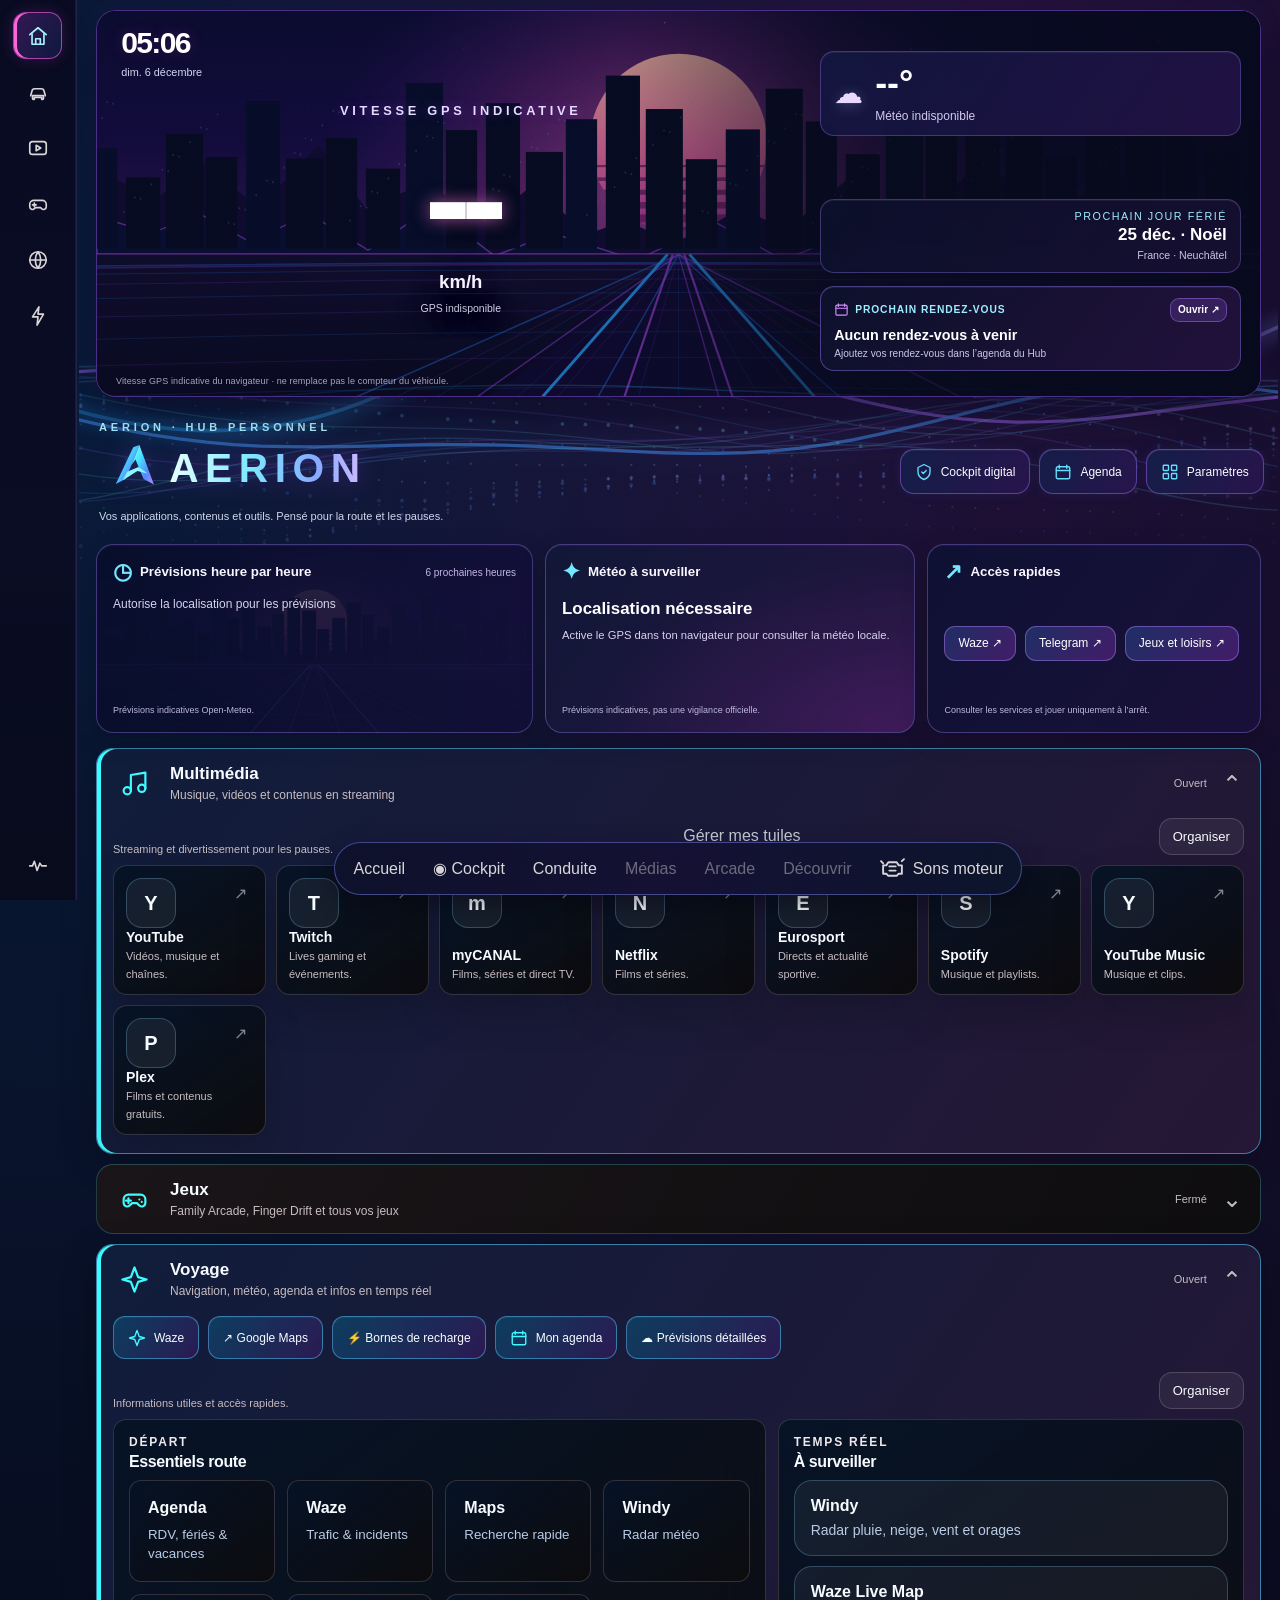
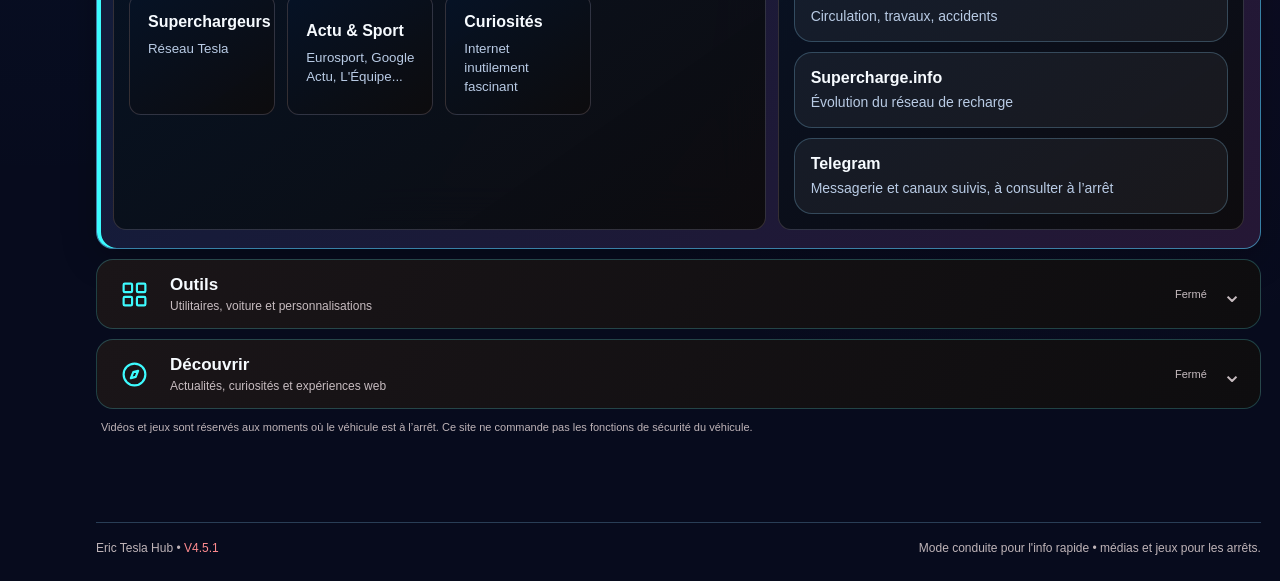
==== index.html @ e2f2072c "Publish AERION V7.3 custom Digital cockpit layout and Telegram shortcut, preserving Hub" ====
<!DOCTYPE html><html lang="fr"><head><meta charset="UTF-8"><meta name="viewport" content="width=device-width,initial-scale=1,viewport-fit=cover"><meta name="theme-color" content="#0b1730"><title>AERION</title><meta name="application-name" content="AERION"><meta name="apple-mobile-web-app-title" content="AERION"><meta name="apple-mobile-web-app-capable" content="yes"><meta name="apple-mobile-web-app-status-bar-style" content="black-translucent"><meta name="description" content="AERION, votre interface personnelle pour la route, la météo, l’agenda et les loisirs."><link rel="icon" type="image/png" sizes="180x180" href="assets/aerion-icon.png?v=7.0"><link rel="apple-touch-icon" sizes="180x180" href="assets/aerion-icon.png?v=7.0"><link rel="manifest" href="manifest.webmanifest?v=7.0"><link rel="stylesheet" href="styles.css?v=4.6"><link rel="stylesheet" href="v44.css?v=4.6"><link rel="stylesheet" href="v45.css?v=4.6"><link rel="stylesheet" href="v47.css?v=4.7"><link rel="stylesheet" href="v48.css?v=4.8"><link rel="stylesheet" href="v51-cockpit.css?v=5.1"><link rel="stylesheet" href="v52-widgets.css?v=5.2"><link rel="stylesheet" href="v53-cockpit.css?v=5.3"><link rel="stylesheet" href="v61.css?v=6.1"><link rel="stylesheet" href="v63-digital.css?v=6.4"><link rel="stylesheet" href="v65-digital.css?v=6.5"><link rel="stylesheet" href="v66.css?v=6.6"><link rel="stylesheet" href="v67-brand.css?v=6.7"><link rel="stylesheet" href="v68-velom-theme.css?v=6.8"><link rel="stylesheet" href="v69-cockpit.css?v=6.9.1"><link rel="stylesheet" href="v70-aerion.css?v=7.0"><link rel="stylesheet" href="v71-cluster.css?v=7.1"><link rel="stylesheet" href="v72-reference.css?v=7.2"><link rel="stylesheet" href="v72-cockpit.css?v=7.2"><link rel="stylesheet" href="v72-retro.css?v=7.2"><link rel="stylesheet" href="v73-layout.css?v=7.3"><style id="v61-core-fallback">body.v6-ready .shell{display:grid;grid-template-columns:76px minmax(0,1fr);width:100%}body.v6-ready .main{width:100%;min-width:0;max-width:none;margin:0}body.v6-ready #v6Dashboard{display:block;width:100%;min-width:0}body.v6-ready #v6Dashboard>.v6Banner{width:100%;box-sizing:border-box}body.v6-ready #v6DrawerList .entertainmentSection,body.v6-ready #v6DrawerList .driveSection{display:block!important}@media (orientation:portrait) and (max-width:850px){body.v6-ready .shell{grid-template-columns:minmax(0,1fr)}body.v6-ready .sidebar{position:fixed;top:auto;bottom:8px;left:8px;right:8px;height:auto;flex-direction:row}}</style></head><body>
<div class="ambient" aria-hidden="true"><span class="orb orb-a"></span><span class="orb orb-b"></span><span class="orb orb-c"></span><span class="grid-glow"></span></div>
<div class="shell"><aside class="sidebar">
<button class="nav active" data-go="home" title="Accueil"><svg viewBox="0 0 24 24"><path d="M3 10.5 12 3l9 7.5"/><path d="M5.5 9.5V21h13V9.5"/><path d="M9.5 21v-6h5v6"/></svg></button>
<button class="nav" data-go="drive" title="Conduite"><svg viewBox="0 0 24 24"><path d="M4 16l1.4-5.1A3 3 0 0 1 8.3 8.5h7.4a3 3 0 0 1 2.9 2.4L20 16"/><path d="M6 16h12v3a1 1 0 0 1-1 1h-1v-2H8v2H7a1 1 0 0 1-1-1z"/></svg></button>
<button class="nav" data-go="media" title="Médias"><svg viewBox="0 0 24 24"><rect x="3" y="5" width="18" height="14" rx="3"/><path d="m10 9 5 3-5 3z"/></svg></button>
<button class="nav" data-go="arcade" title="Arcade"><svg viewBox="0 0 24 24"><path d="M7.5 8h9A4.5 4.5 0 0 1 21 12.5V15a3 3 0 0 1-5.1 2.1L14.8 16H9.2l-1.1 1.1A3 3 0 0 1 3 15v-2.5A4.5 4.5 0 0 1 7.5 8Z"/><path d="M8 11v4M6 13h4"/></svg></button>
<button class="nav" data-go="discover" title="Découvrir"><svg viewBox="0 0 24 24"><circle cx="12" cy="12" r="9"/><path d="M3 12h18M12 3a15 15 0 0 1 0 18M12 3a15 15 0 0 0 0 18"/></svg></button>
<button class="nav" data-go="tools" title="Voiture & outils"><svg viewBox="0 0 24 24"><path d="m13 2-7 11h6l-1 9 7-12h-6z"/></svg></button><div class="spacer"></div>
<button class="nav" id="themePulse" title="Accent dynamique"><svg viewBox="0 0 24 24"><path d="M3 13h3l2-5 3 10 3-8 2 3h5"/></svg></button></aside>
<main class="main"><section id="home"><div class="topbar"><div><h1 class="velomBrand"><img src="assets/aerion-wordmark.svg?v=7.0" alt="AERION" width="610" height="120"></h1><p>Une interface pensée pour la route, les pauses recharge et le divertissement à l'arrêt.</p></div><div class="statusWrap"><div class="status"><span class="dot"></span><span id="onlineText">En ligne</span></div><div class="modeSwitch"><button class="modeBtn active" data-mode="drive">Mode conduite</button><button class="modeBtn" data-mode="lounge">Mode détente</button></div></div></div>
<div class="heroGrid"><div class="card heroCard"><div class="heroTop"><div><div class="eyebrow">Cockpit</div><div class="time" id="clock">--:--</div><div class="date" id="date">Chargement...</div></div><div class="summaryPill"><span>Affichage</span><strong id="modeSummary">Conduite</strong></div></div><div class="infoRibbon"><div class="miniStat"><span>Météo</span><strong id="miniWeather">--</strong></div><div class="miniStat"><span>Vent</span><strong id="miniWind">--</strong></div><div class="miniStat"><span>Pluie</span><strong id="miniRain">--</strong></div><div class="miniStat"><span>Mini / Maxi</span><strong id="miniRange">--</strong></div></div><div class="heroActions"><button class="chip" id="refreshWeather">Actualiser météo</button><a class="chip" href="https://www.waze.com/live-map" target="_blank" rel="noopener">Waze Live</a><a class="chip" href="https://www.google.com/maps" target="_blank" rel="noopener">Maps</a><button class="chip" id="addQuick">Ajouter un raccourci</button></div></div>
<div class="card weatherCard"><div class="sectionMiniHead"><div><div class="eyebrow">Conditions</div><h3>Météo locale</h3></div><div class="weatherGlyph" id="weatherGlyph"></div></div><div class="weatherMainRow"><div><div class="temp" id="weatherTemp">--°</div><div id="weatherLabel" class="sub">Conditions météo</div><div id="weatherLocation" class="small">Localisation en attente</div></div><div class="weatherMeta"><div><span>Ressenti</span><strong id="weatherFeel">--°</strong></div><div><span>Vent</span><strong id="weatherWind">-- km/h</strong></div><div><span>Pluie</span><strong id="weatherRain">--%</strong></div></div></div><div id="hourly" class="hourly"></div></div>
<div class="card chargeCard dayCard"><div class="sectionMiniHead"><div><div class="eyebrow">Aujourd'hui</div><h3>Prévision journée</h3></div><div class="weatherGlyph" id="dayGlyph"></div></div><div class="dayTemps"><div><span>Mini</span><strong id="dayMin">--°</strong></div><div><span>Maxi</span><strong id="dayMax">--°</strong></div><div><span>Vent max</span><strong id="dayWind">-- km/h</strong></div></div><div class="dayRisk" id="dayRisk">Analyse de la journée...</div><div class="dayDetails" id="dayDetails"></div></div></div></section>
<section id="drive" class="section driveSection"><div class="head"><div><h2>Conduite</h2><p>Informations utiles et accès rapides.</p></div></div><div class="driveLayout"><div class="card driveCard wide"><div class="sectionMiniHead"><div><div class="eyebrow">Départ</div><h3>Essentiels route</h3></div></div><div class="quickGrid" id="driveGrid"></div></div><div class="card driveCard"><div class="sectionMiniHead"><div><div class="eyebrow">Temps réel</div><h3>À surveiller</h3></div></div><div class="stackList" id="liveGrid"></div></div></div></section>
<section id="media" class="section entertainmentSection"><div class="head"><div><h2>Médias</h2><p>Streaming et divertissement pour les pauses.</p></div><button class="manage" data-manage>Gérer mes tuiles</button></div><div class="grid" id="mediaGrid"></div></section>
<section id="arcade" class="section entertainmentSection"><div class="card arcadeBanner"><div><div class="eyebrow">Arcade</div><h3>Jeux rapides et adaptés aux pauses recharge.</h3></div></div><div class="head" style="margin-top:16px"><div><h2>Jeux</h2><p>Family Arcade, Finger Drift et les meilleurs jeux web.</p></div><button class="manage" data-manage>Gérer mes tuiles</button></div><div class="grid" id="gamesGrid"></div></section>
<section id="discover" class="section entertainmentSection"><div class="head"><div><h2>Découvrir</h2><p>Expériences visuelles et ludiques sur grand écran.</p></div><button class="manage" data-manage>Gérer mes tuiles</button></div><div class="grid" id="discoverGrid"></div></section>
<section id="tools" class="section"><div class="head"><div><h2>Voiture & outils</h2><p>Trajets, météo, plein écran et services web.</p></div><button class="manage" data-manage>Gérer mes tuiles</button></div><div class="grid" id="toolsGrid"></div></section>
<div class="dock"><button class="dockBtn" data-go="home">Accueil</button><button class="dockBtn" data-go="drive">Conduite</button><button class="dockBtn" data-go="media">Médias</button><button class="dockBtn" data-go="arcade">Arcade</button><button class="dockBtn" data-go="discover">Découvrir</button><a class="dockBtn" href="https://dribe.app/" target="_blank" rel="noopener">Dribe</a></div><div class="footer"><span>AERION • V7.3</span><span>Mode conduite pour l'info rapide • médias et jeux pour les arrêts.</span></div></main></div>
<div class="modal" id="addModal"><div class="box"><h3>Ajouter un raccourci</h3><div class="row"><label>Nom</label><input id="newName" placeholder="Ex. un site"></div><div class="row"><label>Adresse</label><input id="newUrl" placeholder="https://..."></div><div class="row"><label>Section</label><select id="newSection"><option value="drive">Conduite</option><option value="media">Médias</option><option value="games">Jeux</option><option value="discover">Découvrir</option><option value="tools">Voiture & outils</option></select></div><div class="modalActions"><button class="btn" data-close>Annuler</button><button class="btn primary" id="saveCustom">Ajouter</button></div></div></div>
<div class="modal" id="manageModal"><div class="box"><h3>Mes raccourcis personnalisés</h3><div id="customList" class="customList"></div><div class="modalActions"><button class="btn" data-close>Fermer</button><button class="btn primary" id="openAdd">Ajouter</button></div></div></div><script src="app-v44.js?v=7.0"></script><script src="v45-patch.js?v=4.6"></script><script src="v46-games.js?v=4.6"></script><script src="v47-weather.js?v=4.7"></script><script src="v47-calendar-holidays.js?v=5.0"></script><script src="v47-calendar.js?v=7.0"></script><script src="v48-ui.js?v=4.8"></script><script>window.HUB_V6_DEFAULT_HOME=true;</script><script src="v51-cockpit.js?v=7.1.1"></script><script src="v52-widgets.js?v=6.4"></script><script src="v53-cockpit.js?v=6.0"></script><script src="v60-hub.js?v=7.2"></script><script src="v65-digital.js?v=7.0"></script><script src="v69-cockpit.js?v=7.0"></script><script src="v71-cluster.js?v=7.1"></script><script src="v72-reference.js?v=7.2"></script><script src="v72-retro.js?v=7.2"></script><script src="v73-layout.js?v=7.3"></script></body></html>
---- styles.css ----
:root{
  --bg:#07090c;
  --bg2:#0f141b;
  --panel:rgba(16,20,27,.74);
  --panel-strong:rgba(18,23,31,.92);
  --line:rgba(255,255,255,.10);
  --line-strong:rgba(255,255,255,.16);
  --text:#f5f7fb;
  --muted:#9fa8b6;
  --accent:#e82127;
  --accent-2:#ff6a6f;
  --green:#4dd08a;
  --radius:26px;
  --shadow:0 30px 70px rgba(0,0,0,.34);
}
*{box-sizing:border-box}
html{scroll-behavior:smooth}
body{
  margin:0;min-height:100vh;color:var(--text);font-family:-apple-system,BlinkMacSystemFont,"Segoe UI",Roboto,Arial,sans-serif;
  background:linear-gradient(180deg,#07090c 0%,#0a0d12 60%,#0a0b0e 100%);overflow-x:hidden;
}
a{color:inherit;text-decoration:none}
button,input,select{font:inherit}
svg{width:22px;height:22px;fill:none;stroke:currentColor;stroke-width:1.8;stroke-linecap:round;stroke-linejoin:round}
.ambient{position:fixed;inset:0;pointer-events:none;overflow:hidden;z-index:-1}
.orb{position:absolute;border-radius:50%;filter:blur(24px);opacity:.55;mix-blend-mode:screen}
.orb-a{width:34vw;height:34vw;left:-8vw;top:-10vw;background:radial-gradient(circle,rgba(81,115,255,.38),transparent 66%);animation:floatA 16s ease-in-out infinite alternate}
.orb-b{width:40vw;height:40vw;right:-12vw;top:12vh;background:radial-gradient(circle,rgba(232,33,39,.32),transparent 68%);animation:floatB 22s ease-in-out infinite alternate}
.orb-c{width:28vw;height:28vw;right:18vw;bottom:-8vw;background:radial-gradient(circle,rgba(67,203,151,.16),transparent 68%);animation:floatC 18s ease-in-out infinite alternate}
.grid-glow{position:absolute;inset:0;background:
  linear-gradient(rgba(255,255,255,.02) 1px, transparent 1px),
  linear-gradient(90deg, rgba(255,255,255,.02) 1px, transparent 1px);
  background-size:44px 44px,44px 44px;mask-image:radial-gradient(circle at center, black 30%, transparent 78%);opacity:.16;animation:gridMove 30s linear infinite}
@keyframes floatA{to{transform:translate(8vw,6vh) scale(1.08)}}
@keyframes floatB{to{transform:translate(-5vw,-6vh) scale(.95)}}
@keyframes floatC{to{transform:translate(-4vw,-4vh) scale(1.06)}}
@keyframes gridMove{to{transform:translateY(44px)}}
.shell{display:grid;grid-template-columns:92px 1fr;min-height:100vh}
.sidebar{
  position:sticky;top:0;height:100vh;padding:18px 12px;display:flex;flex-direction:column;align-items:center;gap:12px;
  border-right:1px solid var(--line);background:rgba(8,10,14,.72);backdrop-filter:blur(22px);z-index:10
}
.brand{
  width:56px;height:56px;border-radius:18px;display:grid;place-items:center;font-weight:800;font-size:24px;
  background:linear-gradient(145deg,#f14147,#aa0d12);box-shadow:0 14px 32px rgba(232,33,39,.22)
}
.nav{
  width:58px;height:58px;border-radius:18px;border:1px solid transparent;background:transparent;color:#acb4bf;
  display:grid;place-items:center;cursor:pointer;transition:.18s ease
}
.nav:hover,.nav.active{background:rgba(255,255,255,.08);border-color:var(--line);color:#fff}
.spacer{flex:1}
.main{max-width:1640px;width:100%;margin:auto;padding:26px clamp(18px,3vw,44px) 38px}
.topbar{display:flex;align-items:flex-start;justify-content:space-between;gap:18px;margin-bottom:22px}
.topbar h1{margin:0;font-size:clamp(28px,2.8vw,42px);letter-spacing:-1.2px}
.topbar p{margin:6px 0 0;color:var(--muted);max-width:760px}
.statusWrap{display:flex;flex-direction:column;align-items:flex-end;gap:12px}
.status{display:flex;align-items:center;gap:9px;color:#d2d6dd;font-size:13px}
.dot{width:9px;height:9px;border-radius:50%;background:var(--green);box-shadow:0 0 14px rgba(77,208,138,.55)}
.modeSwitch{display:flex;gap:8px;padding:5px;border:1px solid var(--line);border-radius:999px;background:rgba(255,255,255,.045)}
.modeBtn{border:none;background:transparent;color:#bdc3ce;padding:10px 16px;border-radius:999px;cursor:pointer}
.modeBtn.active{background:rgba(255,255,255,.1);color:#fff}
.heroGrid{display:grid;grid-template-columns:1.35fr .95fr .95fr;gap:18px}
.card{
  position:relative;border:1px solid var(--line);border-radius:var(--radius);
  background:linear-gradient(180deg,rgba(255,255,255,.075),rgba(255,255,255,.04));
  backdrop-filter:blur(22px);box-shadow:var(--shadow);overflow:hidden
}
.heroCard{padding:30px;min-height:320px;display:flex;flex-direction:column;justify-content:space-between}
.heroCard:after{content:"";position:absolute;width:340px;height:340px;right:-120px;bottom:-120px;border-radius:50%;background:radial-gradient(circle,rgba(232,33,39,.25),transparent 68%)}
.eyebrow{font-size:12px;text-transform:uppercase;letter-spacing:.15em;font-weight:700;color:#ff8b8f}
.heroTop{display:flex;justify-content:space-between;gap:16px;align-items:flex-start;position:relative;z-index:1}
.time{font-size:clamp(64px,7vw,118px);line-height:.84;font-weight:650;letter-spacing:-5px;margin:16px 0 10px}
.date{font-size:18px;color:#d2d6de}
.summaryPill{padding:12px 14px;border:1px solid var(--line);border-radius:18px;background:rgba(255,255,255,.05);min-width:130px}
.summaryPill span{display:block;color:var(--muted);font-size:12px;margin-bottom:6px}
.summaryPill strong{font-size:16px}
.infoRibbon{display:grid;grid-template-columns:repeat(4,1fr);gap:10px;margin-top:14px;position:relative;z-index:1}
.miniStat{padding:12px 14px;border:1px solid var(--line);border-radius:18px;background:rgba(255,255,255,.05)}
.miniStat span{display:block;color:var(--muted);font-size:12px;margin-bottom:6px}
.miniStat strong{font-size:16px}
.heroActions{display:flex;flex-wrap:wrap;gap:10px;position:relative;z-index:1}
.chip{display:inline-flex;align-items:center;gap:10px;padding:12px 16px;border-radius:999px;border:1px solid var(--line);background:rgba(255,255,255,.06);color:#fff;cursor:pointer}
.chip:hover{background:rgba(255,255,255,.1)}
.weatherCard,.chargeCard{padding:24px;min-height:320px}
.sectionMiniHead{display:flex;justify-content:space-between;align-items:flex-start;gap:14px;margin-bottom:18px}
.sectionMiniHead h3{margin:4px 0 0;font-size:22px;letter-spacing:-.4px}
.weatherGlyph,.iconBubble{width:52px;height:52px;border-radius:16px;display:grid;place-items:center;background:rgba(255,255,255,.06);border:1px solid var(--line)}
.weatherMainRow{display:flex;justify-content:space-between;gap:14px;margin-bottom:16px}
.temp{font-size:54px;font-weight:650;letter-spacing:-2px}
.sub{color:#d8dbe1;margin-top:3px}
.small{color:var(--muted);font-size:13px}
.weatherMeta{display:grid;gap:10px;min-width:135px}
.weatherMeta div{padding:10px 12px;border:1px solid var(--line);border-radius:14px;background:rgba(255,255,255,.05)}
.weatherMeta span{display:block;color:var(--muted);font-size:12px;margin-bottom:5px}
.hourly{display:flex;gap:10px;overflow:auto;padding:3px 1px 2px}
.hourly::-webkit-scrollbar{height:6px}.hourly::-webkit-scrollbar-thumb{background:rgba(255,255,255,.16);border-radius:999px}
.hour{min-width:76px;padding:12px;border-radius:16px;border:1px solid var(--line);background:rgba(255,255,255,.05);text-align:center}
.hour .ic{width:22px;height:22px;margin:6px auto}
.hour strong{display:block;font-size:18px;margin-top:4px}.hour span{font-size:12px;color:var(--muted)}
.fieldGrid{display:grid;grid-template-columns:1fr 1fr;gap:10px}
.field{display:block;padding:12px 13px;border-radius:16px;border:1px solid var(--line);background:rgba(255,255,255,.05)}
.field span{display:block;color:var(--muted);font-size:12px;margin-bottom:7px}
.field input{width:100%;background:transparent;border:none;color:#fff;font-size:20px;outline:none}
.estimate{margin-top:12px;padding:14px 16px;border-radius:16px;border:1px solid rgba(232,33,39,.26);background:rgba(232,33,39,.1);font-size:14px;line-height:1.45}
.section{margin-top:32px;scroll-margin-top:20px}
.head{display:flex;justify-content:space-between;align-items:flex-end;gap:16px;margin-bottom:14px}
.head h2{margin:0;font-size:24px;letter-spacing:-.5px}.head p{margin:5px 0 0;color:var(--muted)}
.manage{border:none;background:transparent;color:#c8ced6;cursor:pointer;padding:10px 4px}
.driveLayout{display:grid;grid-template-columns:1.35fr .9fr;gap:18px}
.driveCard{padding:24px}.driveCard.wide{min-height:290px}
.quickGrid{display:grid;grid-template-columns:repeat(3,1fr);gap:12px}
.quickTile{padding:18px;border-radius:20px;border:1px solid var(--line);background:rgba(255,255,255,.05);transition:.18s ease}
.quickTile:hover{transform:translateY(-2px);background:rgba(255,255,255,.08)}
.quickTile span{display:block;font-size:16px;font-weight:600;margin-bottom:8px}.quickTile small{color:var(--muted);line-height:1.35}
.stackList{display:grid;gap:10px}.stackItem{padding:16px;border-radius:18px;border:1px solid var(--line);background:rgba(255,255,255,.05)}
.stackItem strong{display:block;margin-bottom:6px}.stackItem span{color:var(--muted);font-size:14px}
.grid{display:grid;grid-template-columns:repeat(4,minmax(0,1fr));gap:15px}
.tile{position:relative;min-height:152px;padding:20px;border-radius:22px;border:1px solid var(--line);background:linear-gradient(180deg,rgba(255,255,255,.08),rgba(255,255,255,.04));box-shadow:0 20px 40px rgba(0,0,0,.18);display:flex;flex-direction:column;justify-content:space-between;transition:.18s ease}
.tile:hover{transform:translateY(-3px);border-color:var(--line-strong);background:linear-gradient(180deg,rgba(255,255,255,.11),rgba(255,255,255,.05))}
.tile .arrow{position:absolute;right:18px;top:18px;color:#7f8791}.tile .icon{width:50px;height:50px;border-radius:16px;background:rgba(255,255,255,.06);border:1px solid var(--line);display:grid;place-items:center}
.tile strong{font-size:18px}.tile small{color:var(--muted);line-height:1.35}
.arcadeBanner{padding:24px 26px;display:flex;align-items:center;justify-content:space-between;gap:16px;background:linear-gradient(120deg,rgba(232,33,39,.14),rgba(255,255,255,.05))}
.arcadeBanner h3{margin:6px 0 0;font-size:26px;max-width:700px;letter-spacing:-.5px}
.bannerIcon{width:64px;height:64px;border-radius:20px;display:grid;place-items:center;background:rgba(255,255,255,.08);border:1px solid var(--line)}
.bannerIcon svg{width:32px;height:32px}
.dock{position:sticky;bottom:12px;display:flex;gap:8px;justify-content:center;flex-wrap:wrap;padding:10px 12px;margin:28px auto 0;width:fit-content;max-width:100%;border:1px solid var(--line);border-radius:999px;background:rgba(10,12,16,.84);backdrop-filter:blur(16px);box-shadow:0 14px 36px rgba(0,0,0,.32);z-index:6}
.dockBtn{border:none;background:transparent;color:#d2d7dd;padding:9px 14px;border-radius:999px;cursor:pointer}.dockBtn:hover{background:rgba(255,255,255,.08)}
.footer{margin-top:24px;padding-top:18px;border-top:1px solid var(--line);display:flex;justify-content:space-between;gap:12px;flex-wrap:wrap;color:#78808c;font-size:12px}
.modal{position:fixed;inset:0;display:none;place-items:center;padding:18px;background:rgba(0,0,0,.65);backdrop-filter:blur(4px);z-index:25}
.modal.show{display:grid}.box{width:min(720px,100%);max-height:90vh;overflow:auto;padding:24px;border-radius:24px;border:1px solid var(--line);background:var(--panel-strong);box-shadow:var(--shadow)}
.box h3{margin-top:0}.row{display:grid;grid-template-columns:140px 1fr;gap:12px;align-items:center;margin:10px 0}.row input,.row select{width:100%;padding:12px 13px;border-radius:12px;border:1px solid var(--line);background:#0a0d11;color:#fff;outline:none}
.modalActions{display:flex;justify-content:flex-end;gap:9px;margin-top:18px}.btn{border:none;border-radius:12px;padding:11px 15px;background:#2a2f38;color:#fff;cursor:pointer}.btn.primary{background:var(--accent)}
.customList{display:grid;gap:10px}.customItem{display:flex;justify-content:space-between;align-items:center;gap:12px;padding:12px;border-radius:14px;border:1px solid var(--line);background:#0b0d12}.customItem .meta{display:flex;flex-direction:column;gap:4px;min-width:0}.customItem .meta span{font-size:13px;color:var(--muted);white-space:nowrap;overflow:hidden;text-overflow:ellipsis}.customItem button{border:none;border-radius:10px;background:#3c1f24;color:#ffb0b4;padding:8px 10px;cursor:pointer}
body.pulse-mode .orb-a{animation-duration:10s;opacity:.75}
body.pulse-mode .orb-b{animation-duration:12s;opacity:.7}
body.pulse-mode .orb-c{animation-duration:11s;opacity:.32}
body.pulse-mode .grid-glow{opacity:.24;animation-duration:18s}
body.pulse-mode .heroCard:after{background:radial-gradient(circle,rgba(232,33,39,.34),transparent 68%)}
body.drive-mode .entertainmentSection{display:none}
body.drive-mode .dock [data-go="media"],body.drive-mode .dock [data-go="arcade"],body.drive-mode .dock [data-go="discover"]{opacity:.45}
@media (max-width:1220px){
  .heroGrid,.driveLayout{grid-template-columns:1fr 1fr}.heroCard{grid-column:1/-1}.grid{grid-template-columns:repeat(3,1fr)}
}
@media (max-width:920px){
  .shell{grid-template-columns:1fr}.sidebar{position:fixed;left:10px;right:10px;bottom:10px;top:auto;height:auto;border:1px solid var(--line);border-radius:22px;flex-direction:row;justify-content:center;padding:7px;gap:8px}.brand,.spacer{display:none}.nav{width:50px;height:50px}
  .main{padding:18px 14px 98px}.topbar{flex-direction:column}.statusWrap{align-items:flex-start}.heroGrid,.driveLayout{grid-template-columns:1fr}.grid{grid-template-columns:repeat(2,1fr)}.infoRibbon{grid-template-columns:repeat(2,1fr)}.quickGrid{grid-template-columns:repeat(2,1fr)}.row{grid-template-columns:1fr}
}
@media (max-width:560px){
  .grid{grid-template-columns:1fr}.infoRibbon,.fieldGrid,.quickGrid{grid-template-columns:1fr}.time{letter-spacing:-3px}.dock{width:100%;justify-content:flex-start;overflow:auto}
}
---- v44.css ----
/* Eric Tesla Hub V4.4 overrides */
button{font:inherit}.folderTile,.quickButton,.cockpitAction,.loungeQuickPatch button{-webkit-appearance:none;appearance:none;color:inherit;font-family:inherit;cursor:pointer}.folderTile,.quickButton{width:100%;text-align:left}.folderTile{display:flex}.appIcon img{width:30px;height:30px;object-fit:contain;border-radius:7px}.fallbackLogo{font-size:20px;font-weight:800}.folderIcon svg{width:28px;height:28px}.driveHeroPatch,.loungeHeroPatch{display:none}.drive-mode .driveHeroPatch{display:block}.lounge-mode .loungeHeroPatch{display:block}.lounge-mode .driveSection{display:none}.driveHeroLayout{display:grid;grid-template-columns:1.05fr .95fr .72fr 1.05fr;gap:12px;align-items:stretch}.gpsMain,.gMain{padding:16px;border-radius:18px}.gpsMain{border:1px solid rgba(232,33,39,.32);background:linear-gradient(145deg,rgba(232,33,39,.16),rgba(232,33,39,.08))}.gMain{border:1px solid rgba(80,160,255,.22);background:rgba(60,100,160,.09)}.gpsMain .num{font-size:70px;font-weight:650;line-height:.9;letter-spacing:-4px}.gpsMain .unit,.gMain .unit{font-size:15px;color:#d7dbe1}.gMain .gnum{font-size:50px;font-weight:650;line-height:1}.gmax{margin-top:10px;color:var(--muted);font-size:12px}.clockPanel{padding:8px 4px}.driveStatsPatch{display:grid;grid-template-columns:1fr 1fr;gap:8px}.driveStatsPatch div{padding:10px;border:1px solid var(--line);border-radius:13px;background:rgba(255,255,255,.05)}.driveStatsPatch span{display:block;font-size:10px;color:var(--muted)}.cockpitActions{display:flex;gap:8px;flex-wrap:wrap;margin-top:16px;position:relative;z-index:3}.cockpitAction{display:inline-flex;align-items:center;justify-content:center;min-height:40px;padding:9px 13px;border:1px solid var(--line)!important;border-radius:999px!important;background:rgba(255,255,255,.065)!important;color:#fff!important;box-shadow:none!important;text-decoration:none!important;line-height:1!important}.cockpitAction:hover{background:rgba(255,255,255,.11)!important}.loungeHeroPatch h2{font-size:30px;margin:5px 0 8px}.loungeQuickPatch{display:grid;grid-template-columns:repeat(4,1fr);gap:9px;margin-top:14px}.loungeQuickPatch a,.loungeQuickPatch button{padding:13px;border:1px solid var(--line);border-radius:15px;background:rgba(255,255,255,.05);color:inherit;text-align:left}.modeBtn.active{background:var(--accent)!important;color:white!important}.nav,.dockBtn{touch-action:manipulation;pointer-events:auto}
.dayTemps{display:grid;grid-template-columns:repeat(3,1fr);gap:9px}.dayTemps div{padding:12px;border:1px solid var(--line);border-radius:14px;background:rgba(255,255,255,.05)}.dayTemps span{display:block;color:var(--muted);font-size:11px;margin-bottom:5px}.dayTemps strong{font-size:18px}.dayRisk{margin-top:12px;padding:13px 14px;border-radius:15px;border:1px solid rgba(232,33,39,.25);background:rgba(232,33,39,.08);font-weight:600}.dayDetails{margin-top:10px;color:var(--muted);font-size:13px;line-height:1.5}
.folderModal{position:fixed;inset:0;z-index:140;display:none;place-items:center;padding:18px;background:rgba(0,0,0,.68);backdrop-filter:blur(8px)}.folderModal.show{display:grid}.folderBox{width:min(820px,100%);max-height:86vh;overflow:auto;padding:24px;border-radius:26px;border:1px solid var(--line);background:rgba(17,20,27,.97);box-shadow:0 30px 80px rgba(0,0,0,.5)}.folderHead{display:flex;justify-content:space-between;gap:15px;align-items:flex-start}.folderHead h3{margin:0;font-size:28px}.folderHead p{margin:6px 0 0;color:var(--muted)}.folderClose{border:1px solid var(--line);background:rgba(255,255,255,.05);color:#fff;width:42px;height:42px;border-radius:14px;cursor:pointer}.folderGrid{display:grid;grid-template-columns:repeat(3,1fr);gap:12px;margin-top:18px}.folderLink{display:grid;grid-template-columns:42px 1fr;grid-template-rows:auto auto;column-gap:10px;padding:16px;border-radius:18px;border:1px solid var(--line);background:rgba(255,255,255,.05)}.folderLink .appIcon{grid-row:1/3}.folderLink strong{display:block;margin-bottom:5px}.folderLink span{color:var(--muted);font-size:13px;line-height:1.35}
.floatingCockpit{position:fixed;top:12px;left:116px;right:28px;z-index:120;display:flex;align-items:center;gap:22px;padding:12px 18px;border:1px solid rgba(255,255,255,.14);border-radius:20px;background:rgba(10,12,16,.91);backdrop-filter:blur(22px);box-shadow:0 18px 50px rgba(0,0,0,.4);opacity:0;transform:translateY(-18px);pointer-events:none;transition:.2s ease}.floatingCockpit.show{opacity:1;transform:translateY(0)}.floatingCockpit.modeOff{display:none}.floatingCockpit>div{min-width:105px}.floatingCockpit strong{font-size:28px}.floatingCockpit small{font-size:12px;color:var(--muted)}.fcLabel{display:block;color:var(--muted);font-size:10px;text-transform:uppercase;letter-spacing:.08em;margin-bottom:3px}.fcWeather{margin-left:auto}.footer:before{content:'V4.4 • ';color:#ff8b8f}
@media(max-width:1200px){.driveHeroLayout{grid-template-columns:1fr 1fr}.driveStatsPatch{grid-column:1/-1;grid-template-columns:repeat(4,1fr)}.floatingCockpit{left:104px}.gMain .gnum{font-size:44px}}
@media(max-width:820px){.driveHeroLayout{grid-template-columns:1fr 1fr}.driveStatsPatch{grid-column:1/-1;grid-template-columns:repeat(2,1fr)}.loungeQuickPatch{grid-template-columns:1fr 1fr}.folderGrid{grid-template-columns:1fr 1fr}.gpsMain .num{font-size:58px}.floatingCockpit{left:12px;right:12px;top:8px;gap:12px}.floatingCockpit>div{min-width:auto}.floatingCockpit strong{font-size:22px}.fcWeather{display:none}}
@media(max-width:520px){.folderGrid{grid-template-columns:1fr}.dayTemps{grid-template-columns:1fr 1fr}.dayTemps div:last-child{grid-column:1/-1}.floatingCockpit>div:nth-child(3){display:none}}
---- v45.css ----
/* Eric Tesla Hub V4.5 weather polish */
.clockWeatherWidget{
  margin-top:12px;
  display:grid;
  grid-template-columns:42px 1fr;
  gap:10px;
  align-items:center;
  padding:10px 12px;
  border:1px solid var(--line);
  border-radius:16px;
  background:rgba(255,255,255,.055);
  max-width:290px;
}
.clockWeatherWidget .cwIcon{
  width:42px;height:42px;border-radius:13px;
  display:grid;place-items:center;
  background:rgba(255,255,255,.06);
  border:1px solid var(--line);
}
.clockWeatherWidget svg{width:25px;height:25px}
.clockWeatherWidget .cwTop{display:flex;align-items:baseline;gap:8px;min-width:0}
.clockWeatherWidget .cwTemp{font-size:24px;font-weight:700;letter-spacing:-.6px}
.clockWeatherWidget .cwCond{font-size:13px;color:#e4e7eb;white-space:nowrap;overflow:hidden;text-overflow:ellipsis}
.clockWeatherWidget .cwSub{font-size:11px;color:var(--muted);margin-top:2px}
.weatherTimeline{
  margin-top:12px;
  padding:13px 14px;
  border:1px solid rgba(88,165,255,.2);
  border-radius:15px;
  background:rgba(55,105,170,.08);
}
.weatherTimeline .wtLabel{
  color:#8dbdff;
  text-transform:uppercase;
  letter-spacing:.12em;
  font-size:10px;
  font-weight:700;
  margin-bottom:5px;
}
.weatherTimeline strong{font-size:14px;line-height:1.45}
.weatherTimeline .wtSub{color:var(--muted);font-size:12px;margin-top:4px}
.hour.richHour{min-width:92px;padding:10px}
.richHour .rhTime{font-size:12px;color:#d5dae0}
.richHour .rhIcon{height:24px;display:grid;place-items:center;margin:5px auto 3px}
.richHour .rhIcon svg{width:22px;height:22px}
.richHour .rhTemp{font-size:18px;font-weight:700}
.richHour .rhRain{font-size:11px;color:#9fc8ff;margin-top:3px}
.richHour .rhType{font-size:10px;color:var(--muted);margin-top:2px;white-space:nowrap}
#weatherHourlyHint{margin-top:8px;color:var(--muted);font-size:11px}
.footer .v45mark{color:#ff8b8f}
@media(max-width:1180px){
  .clockWeatherWidget{max-width:100%}
}
---- v47.css ----
/* V4.7 — floating forecast + personal calendar */
.agendaOverlay{position:fixed;inset:0;z-index:260;display:none;align-items:center;justify-content:center;padding:22px;background:rgba(4,6,10,.76);backdrop-filter:blur(12px)}.agendaOverlay.show{display:flex}.agendaShell{width:min(1380px,96vw);max-height:92vh;overflow:auto;border:1px solid rgba(255,255,255,.13);border-radius:28px;background:#0e1218;box-shadow:0 28px 80px rgba(0,0,0,.55);padding:22px}.agendaHead,.agendaToolbar,.agendaLegend,.agendaFormActions{display:flex;align-items:center;gap:10px}.agendaHead{justify-content:space-between;margin-bottom:14px}.agendaHead h2{margin:0;font-size:30px}.agendaHead p{margin:4px 0 0;color:var(--muted)}.agendaClose,.agendaBtn{border:1px solid rgba(255,255,255,.12);background:rgba(255,255,255,.06);color:var(--text);border-radius:14px;padding:10px 13px;cursor:pointer}.agendaClose{font-size:22px;line-height:1}.agendaBtn.primary{background:#e82127;border-color:transparent}.agendaToolbar{justify-content:space-between;flex-wrap:wrap;margin-bottom:12px}.agendaToolbarGroup{display:flex;align-items:center;gap:8px}.agendaMonth{min-width:220px;text-align:center;font-size:22px;font-weight:750;text-transform:capitalize}.agendaLegend{flex-wrap:wrap;margin:10px 0 16px}.legendItem{display:flex;align-items:center;gap:7px;font-size:12px;color:var(--muted)}.legendDot{width:11px;height:11px;border-radius:3px}.legend-fr{background:#e82127}.legend-vac{background:#4388ff}.legend-ch{background:#f4f6f8;border:1px solid #7b8794}.legend-me{background:#7d848c}.agendaLayout{display:grid;grid-template-columns:minmax(0,1fr) 330px;gap:16px}.agendaWeek,.agendaGrid{display:grid;grid-template-columns:repeat(7,minmax(0,1fr));gap:7px}.agendaWeek div{padding:8px;text-align:center;color:var(--muted);font-size:12px;font-weight:700}.agendaDay{min-height:112px;border:1px solid rgba(255,255,255,.09);border-radius:16px;background:rgba(255,255,255,.035);padding:8px;cursor:pointer;overflow:hidden}.agendaDay.other{opacity:.38}.agendaDay.today{outline:2px solid rgba(90,167,255,.72)}.agendaDay.selected{outline:2px solid rgba(255,255,255,.75)}.dayNum{font-weight:800;margin-bottom:6px}.dayChips{display:flex;flex-direction:column;gap:4px}.dayChip{font-size:10px;line-height:1.15;padding:4px 6px;border-radius:7px;white-space:nowrap;overflow:hidden;text-overflow:ellipsis}.dayChip.fr{background:rgba(232,33,39,.24);color:#ff9fa2;border:1px solid rgba(232,33,39,.32)}.dayChip.vac{background:rgba(67,136,255,.22);color:#9ec4ff;border:1px solid rgba(67,136,255,.3)}.dayChip.ch{background:rgba(255,255,255,.12);color:#fff;border:1px solid rgba(255,255,255,.3)}.dayChip.me{background:rgba(125,132,140,.24);color:#d9dde2;border:1px solid rgba(160,168,176,.24)}.agendaSide{border:1px solid rgba(255,255,255,.09);border-radius:20px;background:rgba(255,255,255,.035);padding:15px;height:max-content;position:sticky;top:0}.agendaSide h3{margin:0 0 10px;font-size:20px}.agendaItems{display:flex;flex-direction:column;gap:8px;margin-bottom:14px}.agendaItem{padding:10px;border-radius:12px;background:rgba(255,255,255,.055);font-size:13px}.agendaItem strong{display:block;margin-bottom:3px}.agendaItem .meta{color:var(--muted);font-size:11px}.agendaItem button{margin-top:7px}.agendaForm{display:grid;gap:9px;border-top:1px solid rgba(255,255,255,.09);padding-top:14px}.agendaForm label{font-size:11px;color:var(--muted)}.agendaForm input,.agendaForm textarea{width:100%;border:1px solid rgba(255,255,255,.12);background:#0a0e13;color:var(--text);border-radius:12px;padding:10px}.agendaForm textarea{min-height:70px;resize:vertical}.fcWeather{display:flex!important;flex-direction:column!important;align-items:flex-end!important}.fcWeather strong{display:flex;align-items:baseline;gap:8px}.fcWeather .fcNowCond{font-size:14px!important;color:var(--muted);font-weight:600}.fcForecast{margin-top:2px;font-size:12px;color:#c8d1db;white-space:nowrap}.fcHoliday{display:flex!important;flex-direction:column!important;align-items:flex-start!important;justify-content:center!important;min-width:220px!important;max-width:260px!important;padding:0!important;border:0!important;background:transparent!important;color:var(--text)!important;text-align:left!important;cursor:pointer!important;font:inherit!important}.fcHoliday .fcLabel{display:block!important}.fcHoliday strong{display:flex!important;align-items:center!important;gap:6px!important;font-size:20px!important;line-height:1.05!important;white-space:nowrap!important}.fcHoliday small{display:block!important;margin-top:3px!important;color:#c7ced6!important;font-size:11px!important;max-width:250px!important;overflow:hidden!important;text-overflow:ellipsis!important;white-space:nowrap!important}.holidayDate{font-weight:800}.holidayBadge{display:inline-flex;align-items:center;justify-content:center;min-width:28px;height:21px;padding:0 6px;border-radius:7px;font-size:10px;font-weight:900;letter-spacing:.04em}.holidayBadge.fr{background:#e82127;color:#fff}.holidayBadge.ch{background:#f4f6f8;color:#111820;border:1px solid #aeb8c2}.floatingCockpit{left:104px!important;right:16px!important;gap:20px!important}.floatingCockpit .fcWeather{margin-left:0!important;text-align:right!important;min-width:180px!important}.floatingCockpit .fcHoliday{margin-left:auto!important}@media(max-width:1250px){.fcHoliday{min-width:180px!important;max-width:210px!important}.fcHoliday strong{font-size:17px!important}.fcHoliday small{max-width:200px!important}.floatingCockpit{gap:15px!important;padding-left:18px!important;padding-right:18px!important}}@media(max-width:1050px){.agendaLayout{grid-template-columns:1fr}.agendaSide{position:static}.agendaDay{min-height:92px}.fcForecast{font-size:11px}.fcHoliday small{display:none!important}.fcHoliday{min-width:145px!important}.fcHoliday strong{font-size:15px!important}.holidayBadge{min-width:25px;height:19px;padding:0 5px}}@media(max-width:760px){.agendaOverlay{padding:8px}.agendaShell{padding:14px}.agendaDay{min-height:76px;padding:5px}.dayChip{font-size:8px}.agendaMonth{min-width:155px;font-size:18px}.agendaHead h2{font-size:25px}.fcHoliday{display:none!important}}
---- v48.css ----
/* V4.8 : sound launcher + touch-first tile organization. */
.dockSoundWrap{position:relative;display:flex;align-items:center}
.dockSoundBtn{display:flex;align-items:center;justify-content:center;gap:8px;min-width:80px;min-height:44px}
.dockSoundBtn svg{width:25px;height:25px;fill:none;stroke:currentColor;stroke-width:1.8;stroke-linecap:round;stroke-linejoin:round}
.dockSoundBtn[aria-expanded="true"]{color:#fff;background:rgba(232,33,39,.26);border-color:rgba(232,33,39,.48)}
.soundMenu{position:fixed;z-index:220;width:min(370px,calc(100vw - 24px));padding:12px;border:1px solid rgba(255,255,255,.18);border-radius:19px;background:#121820;box-shadow:0 22px 65px rgba(0,0,0,.65)}
.soundMenu[hidden]{display:none!important}
.soundMenuTitle{font-size:12px;color:#a8b3c0;padding:4px 9px 10px;font-weight:700;text-transform:uppercase;letter-spacing:.09em}
.soundMenu a{display:flex;flex-direction:column;gap:3px;padding:13px 14px;margin:4px 0;color:#f7f8fb;text-decoration:none;border:1px solid rgba(255,255,255,.08);border-radius:13px;background:rgba(255,255,255,.055);font-size:17px;font-weight:750}
.soundMenu a small{font-size:12px;color:#a8b3c0;font-weight:400}
.soundMenu a:active{background:rgba(232,33,39,.18)}
.hubArrangeBtn{padding:10px 13px;margin-left:8px;border-radius:13px;border:1px solid rgba(255,255,255,.16);background:rgba(255,255,255,.06);color:inherit;cursor:pointer;font:inherit;font-size:13px}
.hubArrangeBtn.active{background:rgba(232,33,39,.23);border-color:#e82127}
.hubArrangeHint{display:none;margin:8px 0 12px;color:#bdc8d4;font-size:12px}
.hubTileEdit .hubArrangeHint{display:block}
.hubTileEdit #mediaGrid>.tile,.hubTileEdit #gamesGrid>.tile,.hubTileEdit #discoverGrid>.tile,.hubTileEdit #toolsGrid>.tile,.hubTileEdit #driveGrid>.quickTile{position:relative!important;padding-bottom:55px!important;outline:1px dashed rgba(140,175,221,.52)}
.hubTileEdit #mediaGrid>.tile,.hubTileEdit #gamesGrid>.tile,.hubTileEdit #discoverGrid>.tile,.hubTileEdit #toolsGrid>.tile,.hubTileEdit #driveGrid>.quickTile{touch-action:manipulation}
.hubOrderTools{display:none!important}
.hubTileEdit .hubOrderTools{display:flex!important;position:absolute;bottom:7px;right:8px;z-index:4;gap:8px;align-items:center}
.hubOrderTools [data-move]{display:inline-flex;align-items:center;justify-content:center;width:42px;height:39px;border-radius:10px;border:1px solid rgba(255,255,255,.25);background:#253142;color:#fff;font-size:20px;cursor:pointer}
.hubOrderTools [data-move][aria-disabled="true"]{opacity:.3;cursor:default}
@media(max-width:780px){.hubArrangeBtn{padding:8px 11px}.dockSoundBtn{min-width:54px}.soundMenu{max-height:70vh;overflow:auto}}
---- v51-cockpit.css ----
/* V5.1 unified immersive cockpit style sheet: base + A-F themes + mobile selector */
/* Cockpit immersive v4.9: viewport presentation only; native Tesla controls stay outside browser. */
#immersiveCockpit{position:fixed;inset:0;z-index:350;display:none;overflow:hidden;color:#f6f8fb;font-family:inherit;background:#0c1721;isolation:isolate}
#immersiveCockpit.isOpen{display:block}
body.cockpitOpen{overflow:hidden}
#cockpitMap,#cockpitFallback{position:absolute;inset:0}
#cockpitMap{z-index:0;background:transparent}
#cockpitFallback{z-index:0;background:radial-gradient(ellipse at 62% 25%,#2d4f55 0%,#132a38 50%,#101924 100%);overflow:hidden}
#cockpitFallback::before{content:"";position:absolute;inset:-50%;background:repeating-linear-gradient(28deg,transparent 0 69px,rgba(127,176,185,.085) 70px 72px,transparent 73px 160px),repeating-linear-gradient(123deg,transparent 0 114px,rgba(127,176,185,.08) 115px 118px,transparent 119px 245px)}
#immersiveCockpit .leaflet-container{background:#182631;font-family:inherit}
#immersiveCockpit .leaflet-control-attribution{font-size:10px;opacity:.88;color:#18232a!important}
#immersiveCockpit .leaflet-control-attribution a{color:#126293!important}
#cockpitTint{position:absolute;inset:0;z-index:1;background:linear-gradient(90deg,rgba(3,9,16,.92),rgba(3,9,16,.44) 47%,rgba(3,9,16,.39)),linear-gradient(180deg,rgba(3,9,16,.66),transparent 24%,transparent 65%,rgba(3,9,16,.81));pointer-events:none}
.cockpitTop{position:absolute;z-index:7;top:16px;left:20px;right:20px;display:flex;align-items:center;justify-content:space-between;gap:16px}
.cockpitBrand{display:flex;flex-direction:column;gap:1px}
.cockpitBrand strong{font-size:24px;letter-spacing:.08em}
.cockpitBrand small{font-size:12px;color:#a9c1d0}
.cockpitTopBtns{display:flex;gap:10px;align-items:center}
.cockpitBtn{min-height:46px;padding:10px 17px;border:1px solid rgba(206,228,238,.3);border-radius:14px;background:rgba(12,23,33,.83);backdrop-filter:blur(10px);color:white;cursor:pointer;font:inherit;font-size:14px;font-weight:700}
.cockpitBtn:active{background:rgba(57,92,119,.85)}
.cockpitMain{position:absolute;z-index:5;top:50%;left:clamp(28px,5vw,104px);right:clamp(24px,4vw,75px);display:flex;align-items:center;justify-content:space-between;gap:30px;transform:translateY(-45%);pointer-events:none}
.cockpitDial{position:relative;width:clamp(330px,43vw,545px);aspect-ratio:1;background:radial-gradient(circle at 50% 45%,rgba(8,16,26,.96) 0 36%,rgba(8,16,26,.87) 56%,rgba(8,16,26,.35) 71%,transparent 72%);border-radius:50%;filter:drop-shadow(0 16px 34px rgba(0,0,0,.58))}
.cockpitDial svg{width:100%;height:100%;overflow:visible}
.cockpitDial .dialTrack{fill:none;stroke:rgba(221,236,249,.18);stroke-width:8;stroke-linecap:round}
.cockpitDial .dialProgress{fill:none;stroke:#ff4854;stroke-width:8;stroke-linecap:round;filter:drop-shadow(0 0 5px rgba(252,52,64,.7))}
.cockpitDial .dialTick{stroke:#d5e2ed;stroke-width:1.3;opacity:.6}
.cockpitDial .dialTick.major{stroke-width:2.7;opacity:.95}
.cockpitDial .dialNumber{font-family:inherit;fill:#b8c8d4;font-size:13px;text-anchor:middle;dominant-baseline:middle}
.cockpitDial .needle{stroke:#ff4a51;stroke-width:3.5;stroke-linecap:round;filter:drop-shadow(0 0 7px rgba(255,58,65,.65))}
.cockpitCenter{position:absolute;left:50%;top:49%;transform:translate(-50%,-50%);text-align:center;min-width:220px}
.cockpitCurrentLabel{font-size:12px;text-transform:uppercase;letter-spacing:.21em;color:#a9c0cc}
.cockpitCurrentNum{font-size:clamp(88px,11vw,154px);font-weight:760;line-height:.94;letter-spacing:-.07em;font-variant-numeric:tabular-nums}
.cockpitCurrentUnit{font-size:19px;color:#b8cbd8;font-weight:650;letter-spacing:.12em}
.cockpitInfo{width:min(315px,28vw);display:grid;gap:13px}
.cockpitInfoCard{padding:18px 20px;border:1px solid rgba(214,232,242,.18);border-radius:22px;background:rgba(7,17,28,.75);backdrop-filter:blur(16px)}
.cockpitInfoCard .infoLabel{font-size:12px;text-transform:uppercase;letter-spacing:.13em;color:#b9cbd7}
.cockpitInfoCard .infoValue{margin:5px 0;font-size:clamp(29px,3.6vw,46px);font-weight:760;font-variant-numeric:tabular-nums}
.cockpitInfoCard .infoValue small{font-size:16px;color:#aec4d1}
.cockpitInfoCard .infoSub{font-size:12px;color:#afc0cb;line-height:1.4}
.cockpitRoad{position:absolute;z-index:3;bottom:-2%;left:24%;width:52%;height:34%;background:linear-gradient(90deg,transparent 0%,rgba(51,69,77,.09) 18%,rgba(27,39,46,.76) 35%,rgba(14,24,32,.95) 50%,rgba(27,39,46,.76) 65%,rgba(51,69,77,.09) 82%,transparent 100%);clip-path:polygon(47% 0,53% 0,100% 100%,0 100%);pointer-events:none}
.cockpitRoad::before,.cockpitRoad::after{content:"";position:absolute;top:0;bottom:0;width:3px;background:linear-gradient(180deg,rgba(180,213,225,.08),rgba(204,228,234,.65));transform-origin:top}
.cockpitRoad::before{left:48%;transform:rotate(22deg)}.cockpitRoad::after{right:48%;transform:rotate(-22deg)}
.cockpitCenterLine{position:absolute;top:0;left:calc(50% - 3px);width:6px;height:200%;background:repeating-linear-gradient(to bottom,rgba(240,246,247,.7) 0 30px,transparent 31px 65px);transform:perspective(220px) rotateX(56deg);animation:cockpitRoadScroll .95s linear infinite;animation-play-state:paused}
@keyframes cockpitRoadScroll{to{background-position-y:65px}}
.cockpitFooter{position:absolute;z-index:6;bottom:24px;left:22px;right:22px;display:flex;justify-content:space-between;align-items:flex-end;gap:12px;pointer-events:none}
.cockpitStatus{padding:8px 12px;background:rgba(7,17,28,.81);border:1px solid rgba(214,232,242,.18);border-radius:12px;font-size:12px;color:#d1dfe9;max-width:70%}
.cockpitAttribution{font-size:10px;color:#c4d2dc;text-shadow:0 2px 5px #000}
#cockpitMap .leaflet-control-attribution{pointer-events:auto}
#cockpitMap .leaflet-bottom{bottom:51px!important}
#immersiveCockpit .cockpitCarMarker{background:transparent;border:0}
#immersiveCockpit .cockpitCarMarker svg{width:36px;height:40px;filter:drop-shadow(0 3px 6px #000)}
@media(max-width:900px){.cockpitTop{top:10px;left:12px;right:12px}.cockpitBrand strong{font-size:17px}.cockpitMain{left:14px;right:14px;gap:8px}.cockpitDial{width:min(54vw,390px)}.cockpitInfo{width:min(35vw,265px);gap:9px}.cockpitInfoCard{padding:10px 12px;border-radius:14px}.cockpitInfoCard .infoValue{font-size:clamp(24px,4vw,36px)}.cockpitCenter{min-width:150px}.cockpitCurrentNum{font-size:clamp(67px,12vw,110px)}.cockpitCurrentUnit{font-size:14px}.cockpitRoad{left:20%;width:60%}.cockpitStatus{max-width:70%;font-size:11px}}
@media(max-width:600px){.cockpitTopBtns{gap:4px}.cockpitBtn{min-height:40px;padding:8px 9px;font-size:11px}.cockpitMain{top:53%;transform:translateY(-45%);align-items:center}.cockpitDial{width:min(64vw,340px)}.cockpitInfo{width:29vw;gap:6px}.cockpitInfoCard{padding:8px}.cockpitInfoCard .infoLabel{font-size:9px}.cockpitInfoCard .infoValue{font-size:23px}.cockpitInfoCard .infoSub{font-size:9px}.cockpitCenter{min-width:110px}.cockpitCurrentNum{font-size:clamp(55px,13vw,84px)}.cockpitCurrentLabel{font-size:9px}.cockpitCurrentUnit{font-size:11px}.cockpitFooter{bottom:12px;left:12px;right:12px}}

/* V5.0: six original cockpit treatments sharing one GPS/map engine.
   The screen illustrations are decorative. No route, gear, battery or Autopilot data is fabricated. */
#immersiveCockpit{--ui-accent:#ff4f5f;--ui-glow:rgba(255,60,80,.38);--glass:rgba(7,14,23,.76);--map-bright:.50;--dial-size:min(47vw,570px);--dial-left:45%;--dial-top:46%;--scene-height:43%;--shade:rgba(5,10,17,.58);color:#f5f8fc;font-variant-numeric:tabular-nums;background:#071019!important}
#immersiveCockpit #cockpitFallback{display:block!important;background:radial-gradient(ellipse at 75% 22%,#273d4f,#0b1825 65%,#060a10)}
#immersiveCockpit #cockpitMap{z-index:1!important;opacity:var(--map-bright);filter:saturate(.8) brightness(.7)}
#immersiveCockpit #cockpitTint{z-index:2!important;background:linear-gradient(90deg,rgba(3,8,15,.9) 0%,rgba(3,8,15,.15) 40%,rgba(3,8,15,.38) 100%),linear-gradient(0deg,#03070d 0%,rgba(3,7,13,.30) 53%,rgba(3,7,13,.55) 100%)!important}
#immersiveCockpit #cockpitFallback::before{opacity:.25}
#immersiveCockpit .cockpitScene{z-index:3;position:absolute;bottom:-2%;left:0;width:100%;height:var(--scene-height);pointer-events:none;opacity:.95;overflow:hidden;mask-image:linear-gradient(to bottom,transparent 0%,black 30%)}
#immersiveCockpit .cockpitScene svg{width:100%;height:100%;display:block}
#immersiveCockpit .cockpitRoad{display:none!important}
#immersiveCockpit .cockpitTop{top:13px;left:22px;right:22px;z-index:21!important;gap:12px}
#immersiveCockpit .cockpitBrand strong{font-size:19px;letter-spacing:.15em}
#immersiveCockpit .cockpitBrand small{font-size:11px;color:#a6bccb}
#immersiveCockpit .cockpitTopBtns{gap:7px}
#immersiveCockpit .cockpitBtn{min-height:39px;padding:7px 12px;border-radius:11px;font-size:12px;white-space:nowrap;background:rgba(5,12,19,.87)}
#immersiveCockpit .cockpitStyleChooser{display:flex;gap:5px;align-items:center;margin-right:6px;padding:4px 5px;border:1px solid rgba(220,236,255,.19);border-radius:12px;background:rgba(2,10,18,.9)}
#immersiveCockpit .cockpitStyleChooser span{padding:0 5px;color:#aabecb;font-size:10px;letter-spacing:.07em;text-transform:uppercase}
#immersiveCockpit .cockpitStyleChooser button{min-width:33px;height:32px;border:1px solid transparent;border-radius:9px;color:#b9cbd7;background:transparent;font:700 12px/1.2 system-ui,sans-serif;cursor:pointer;touch-action:manipulation}
#immersiveCockpit .cockpitStyleChooser button[aria-pressed="true"]{background:var(--ui-accent);color:#061017;border-color:rgba(255,255,255,.3);box-shadow:0 0 14px var(--ui-glow)}
#immersiveCockpit .cockpitMain{position:absolute;inset:0!important;transform:none!important;display:block!important;z-index:5!important;pointer-events:none}
#immersiveCockpit .cockpitDial{position:absolute;left:var(--dial-left);top:var(--dial-top);transform:translate(-50%,-50%);width:var(--dial-size);height:auto;aspect-ratio:1;filter:drop-shadow(0 15px 33px rgba(0,0,0,.65));background:radial-gradient(circle at 50% 49%,rgba(5,11,19,.98) 0 35%,rgba(5,11,19,.75) 57%,rgba(5,11,19,.08) 73%,transparent 74%)!important}
#immersiveCockpit .cockpitDial .dialProgress,#immersiveCockpit .cockpitDial .needle{stroke:var(--ui-accent)!important;filter:drop-shadow(0 0 7px var(--ui-glow))!important}
#immersiveCockpit .cockpitDial svg>circle{fill:var(--ui-accent)!important}
#immersiveCockpit .cockpitDial .dialTrack{stroke:rgba(222,238,248,.35)}
#immersiveCockpit .cockpitDial .dialNumber{fill:rgba(225,238,250,.9);font-size:13px}
#immersiveCockpit .cockpitCenter{top:49%}
#immersiveCockpit .cockpitCurrentNum{font-size:clamp(88px,10vw,142px);letter-spacing:-.075em;text-shadow:0 2px 20px rgba(0,0,0,.6)}
#immersiveCockpit .cockpitCurrentLabel{color:#a9c7da;font-size:11px;letter-spacing:.2em}
#immersiveCockpit .cockpitCurrentUnit{font-size:18px;color:#ccdfeb}
#immersiveCockpit .cockpitInfo{position:absolute;left:2.8%;top:25%;width:min(305px,22vw);display:flex;flex-direction:column;gap:11px}
#immersiveCockpit .cockpitInfoCard{border:1px solid rgba(215,236,253,.18);border-radius:17px;padding:12px 17px;background:var(--glass);backdrop-filter:blur(9px);box-shadow:0 6px 30px rgba(0,0,0,.25)}
#immersiveCockpit .cockpitInfoCard .infoLabel{font-size:10px;letter-spacing:.13em;color:#a7becd}
#immersiveCockpit .cockpitInfoCard .infoValue{font-size:clamp(29px,3vw,40px);margin:2px 0}
#immersiveCockpit .cockpitInfoCard .infoValue small{font-size:13px}
#immersiveCockpit .cockpitInfoCard .infoSub{font-size:11px;line-height:1.32;color:#a9becd}
#immersiveCockpit .cockpitWeather{position:absolute;z-index:7;right:2.2%;top:24%;width:min(290px,21vw);padding:17px 20px;border:1px solid rgba(224,238,255,.2);border-radius:18px;background:var(--glass);backdrop-filter:blur(11px)}
#immersiveCockpit .cockpitWeather .wxTitle,#immersiveCockpit .cockpitMapTitle{font-size:10px;color:#a9bdcd;letter-spacing:.15em;text-transform:uppercase}
#immersiveCockpit .wxRow{display:flex;align-items:center;gap:11px;margin:8px 0 10px}
#immersiveCockpit .wxIcon{font-size:34px}
#immersiveCockpit .wxTemp{font-size:47px;font-weight:780;line-height:1;letter-spacing:-.045em}
#immersiveCockpit .wxCond{font-size:13px;color:#e0edf7}
#immersiveCockpit .wxNext{margin-top:12px;padding-top:11px;border-top:1px solid rgba(255,255,255,.17);font-size:12px;line-height:1.35;color:#d8e7ef}
#immersiveCockpit .cockpitMapTitle{position:absolute;right:2.2%;top:61%;z-index:7;text-align:right;padding:12px 15px;border-radius:12px;background:rgba(6,14,24,.67);border:1px solid rgba(255,255,255,.1);max-width:240px;line-height:1.55}
#immersiveCockpit .cockpitFooter{z-index:12;bottom:18px;left:20px;right:20px}
#immersiveCockpit .cockpitStatus{font-size:11px;border-color:rgba(220,239,250,.18);color:#bdd2df;background:rgba(4,11,19,.86)}
#immersiveCockpit .cockpitAttribution{background:rgba(3,10,18,.64);padding:7px;border-radius:8px;font-size:10px}
#immersiveCockpit .leaflet-bottom{bottom:42px!important}
#immersiveCockpit .cockpitThemeTitle{position:absolute;z-index:8;top:16%;left:3%;font-size:11px;letter-spacing:.36em;color:#c1d2de;font-weight:750;text-transform:uppercase;text-shadow:0 2px 9px #000;pointer-events:none}
#immersiveCockpit .cockpitThemeTitle i{display:block;width:30px;height:2px;background:var(--ui-accent);margin-top:12px}
#immersiveCockpit .cockpitStyleDescription{display:block;position:absolute;right:23px;top:75px;font-size:11px;letter-spacing:.14em;color:#c3d0dc;text-transform:uppercase;z-index:8;text-shadow:0 1px 7px #000}
/* A / MINIMAL: airy text, translucent map, fine red arc and low-slung road. */
#immersiveCockpit[data-cockpit-style="A"]{--ui-accent:#ff5161;--ui-glow:rgba(255,81,97,.46);--dial-left:50%;--dial-size:min(46vw,570px);--dial-top:43%;--scene-height:41%;--map-bright:.38;--glass:rgba(6,12,19,.44)}
#immersiveCockpit[data-cockpit-style="A"] .cockpitDial{background:radial-gradient(circle,rgba(8,14,21,.93) 0 37%,rgba(7,12,18,.72) 64%,transparent 74%)!important}
#immersiveCockpit[data-cockpit-style="A"] .cockpitInfo{left:5.5%;top:24%;width:195px;gap:2px}
#immersiveCockpit[data-cockpit-style="A"] .cockpitInfoCard{padding:13px 2px 19px;border:0;border-bottom:1px solid rgba(255,255,255,.22);border-radius:0;background:transparent;box-shadow:none;backdrop-filter:none}
#immersiveCockpit[data-cockpit-style="A"] .cockpitWeather{right:4.2%;top:26%;width:210px;border:0;background:rgba(5,12,20,.18);backdrop-filter:none}
#immersiveCockpit[data-cockpit-style="A"] .cockpitMapTitle{right:4.4%;top:61%}
/* B / NEON: cyan/red, cyber HUD map exposed on right. */
#immersiveCockpit[data-cockpit-style="B"]{--ui-accent:#29dcff;--ui-glow:rgba(30,209,255,.58);--dial-left:44%;--dial-top:43%;--dial-size:min(47vw,570px);--glass:rgba(3,26,46,.81);--map-bright:.79;--scene-height:45%}
#immersiveCockpit[data-cockpit-style="B"] .cockpitDial{box-shadow:0 0 26px rgba(0,205,255,.15),inset 0 0 40px rgba(0,135,225,.18)}
#immersiveCockpit[data-cockpit-style="B"] .cockpitInfo{left:1.5%;top:22%;width:min(315px,23vw)}
#immersiveCockpit[data-cockpit-style="B"] .cockpitInfoCard{border-color:rgba(40,210,255,.43);background:rgba(2,23,42,.82)}
#immersiveCockpit[data-cockpit-style="B"] .cockpitWeather{right:1.5%;top:27%;width:295px;border-color:rgba(41,220,255,.5);box-shadow:0 0 25px rgba(0,180,255,.12)}
#immersiveCockpit[data-cockpit-style="B"] .cockpitMapTitle{right:1.5%;top:64%;border-color:rgba(41,220,255,.33)}
/* C / SPORT: wide metallic dial, heavy red illumination, horizontal trip strip. */
#immersiveCockpit[data-cockpit-style="C"]{--ui-accent:#ff263c;--ui-glow:rgba(255,27,50,.68);--dial-left:49%;--dial-top:39%;--dial-size:min(53vw,635px);--map-bright:.32;--scene-height:45%;--glass:rgba(12,14,20,.81)}
#immersiveCockpit[data-cockpit-style="C"] .cockpitDial{background:radial-gradient(circle at 50% 50%,#050709 0 34%,rgba(6,8,10,.94) 64%,transparent 75%)!important;box-shadow:0 0 0 1px rgba(255,255,255,.11),0 0 48px rgba(250,20,42,.17)}
#immersiveCockpit[data-cockpit-style="C"] .cockpitCurrentNum{font-style:italic;font-weight:900}
#immersiveCockpit[data-cockpit-style="C"] .cockpitInfo{top:auto;bottom:11%;left:3%;width:57%;flex-direction:row;gap:0}
#immersiveCockpit[data-cockpit-style="C"] .cockpitInfoCard{min-width:0;flex:1;border-radius:0;border-width:0 1px 0 0;background:rgba(5,9,14,.57);padding:9px 15px;backdrop-filter:blur(4px)}
#immersiveCockpit[data-cockpit-style="C"] .cockpitInfoCard .infoValue{font-size:clamp(25px,2.9vw,38px)}
#immersiveCockpit[data-cockpit-style="C"] .cockpitWeather{top:19%;right:2.5%;width:210px;background:rgba(5,10,17,.34);border:0}
#immersiveCockpit[data-cockpit-style="C"] .cockpitMapTitle{top:68%;right:2.5%}
/* D / FLOW: graphite silver / glacial blue; simplified fluid surfaces. */
#immersiveCockpit[data-cockpit-style="D"]{--ui-accent:#a2ddff;--ui-glow:rgba(126,209,255,.46);--dial-left:47%;--dial-top:43%;--dial-size:min(44vw,535px);--map-bright:.5;--scene-height:36%;--glass:rgba(18,30,44,.65)}
#immersiveCockpit[data-cockpit-style="D"] .cockpitDial{background:radial-gradient(circle at 50% 50%,rgba(12,23,36,.95) 0 45%,rgba(12,23,36,.45) 68%,transparent 75%)!important}
#immersiveCockpit[data-cockpit-style="D"] .cockpitInfo{left:3.5%;top:26%;width:245px}
#immersiveCockpit[data-cockpit-style="D"] .cockpitInfoCard{border-radius:22px;background:rgba(37,55,72,.69);border-color:rgba(212,237,253,.32)}
#immersiveCockpit[data-cockpit-style="D"] .cockpitWeather{right:3%;width:235px;background:rgba(43,57,72,.69);border-color:rgba(212,237,253,.3)}
#immersiveCockpit[data-cockpit-style="D"] #cockpitMap{filter:saturate(.55) brightness(.87)}
/* E / PERFORMANCE: sharp red sport focus, map visible on right. */
#immersiveCockpit[data-cockpit-style="E"]{--ui-accent:#ff334a;--ui-glow:rgba(255,25,46,.8);--dial-left:48%;--dial-top:41%;--dial-size:min(51vw,620px);--map-bright:.57;--scene-height:42%;--glass:rgba(13,14,19,.87)}
#immersiveCockpit[data-cockpit-style="E"] .cockpitDial{box-shadow:0 0 2px rgba(255,255,255,.52),0 0 37px rgba(255,0,43,.25);border:1px solid rgba(255,255,255,.18)}
#immersiveCockpit[data-cockpit-style="E"] .cockpitCurrentNum{font-weight:900;font-style:italic;text-shadow:0 0 20px rgba(255,37,56,.14)}
#immersiveCockpit[data-cockpit-style="E"] .cockpitInfo{left:2%;top:24%;width:min(295px,22vw)}
#immersiveCockpit[data-cockpit-style="E"] .cockpitInfoCard{border-left:2px solid rgba(255,40,61,.75);border-radius:5px 15px 15px 5px}
#immersiveCockpit[data-cockpit-style="E"] .cockpitWeather{right:2%;top:22%;width:235px;border-color:rgba(255,72,91,.39)}
#immersiveCockpit[data-cockpit-style="E"] .cockpitMapTitle{border-color:rgba(255,72,91,.34);right:2%;top:65%}
/* F / HORIZON: blue map-first panoramic cockpit, elegant bottom HUD. */
#immersiveCockpit[data-cockpit-style="F"]{--ui-accent:#69baff;--ui-glow:rgba(86,176,255,.6);--dial-left:48%;--dial-top:43%;--dial-size:min(45vw,560px);--map-bright:.87;--scene-height:45%;--glass:rgba(3,19,37,.67)}
#immersiveCockpit[data-cockpit-style="F"] .cockpitDial{background:radial-gradient(circle at 50% 49%,rgba(7,19,33,.94) 0 42%,rgba(7,19,33,.54) 67%,transparent 75%)!important}
#immersiveCockpit[data-cockpit-style="F"] .cockpitInfo{left:2%;top:22%;width:min(300px,22vw)}
#immersiveCockpit[data-cockpit-style="F"] .cockpitInfoCard{background:rgba(6,26,50,.7);border-color:rgba(117,189,255,.32);border-radius:6px}
#immersiveCockpit[data-cockpit-style="F"] .cockpitWeather{top:14%;right:2.5%;width:255px;background:rgba(3,21,41,.66);border-color:rgba(117,189,255,.38)}
#immersiveCockpit[data-cockpit-style="F"] .cockpitMapTitle{top:64%;right:2.5%}
@media(max-width:1200px){
#immersiveCockpit{--dial-size:min(48vw,490px)}
#immersiveCockpit .cockpitMain .cockpitInfo{left:1.5%;width:24vw}
#immersiveCockpit .cockpitMain .cockpitInfoCard{padding:9px 11px}
#immersiveCockpit .cockpitMain .cockpitInfoCard .infoValue{font-size:30px}
#immersiveCockpit .cockpitWeather{right:1%;width:21vw;padding:12px}
#immersiveCockpit .wxTemp{font-size:35px}
#immersiveCockpit .cockpitStyleDescription{display:none}
#immersiveCockpit[data-cockpit-style="C"] .cockpitMain .cockpitInfo{top:auto;bottom:11%;left:2%;width:60%}
}
@media(max-width:820px){
#immersiveCockpit .cockpitTop{left:9px;right:9px;top:7px}
#immersiveCockpit .cockpitBrand strong{font-size:14px}
#immersiveCockpit .cockpitBrand small{font-size:9px;max-width:155px}
#immersiveCockpit .cockpitTopBtns{gap:4px}
#immersiveCockpit .cockpitStyleChooser{gap:2px;margin-right:1px;padding:3px}
#immersiveCockpit .cockpitStyleChooser span{display:none}
#immersiveCockpit .cockpitStyleChooser button{min-width:28px;height:30px}
#immersiveCockpit .cockpitBtn{min-height:36px;font-size:10px;padding:6px}
#immersiveCockpit .cockpitThemeTitle{display:none}
#immersiveCockpit .cockpitDial{width:min(49vw,370px);left:46%;top:46%}
#immersiveCockpit .cockpitCurrentNum{font-size:clamp(58px,10vw,96px)}
#immersiveCockpit .cockpitCurrentLabel{font-size:8px}
#immersiveCockpit .cockpitCurrentUnit{font-size:13px}
#immersiveCockpit .cockpitMain .cockpitInfo{top:22%;left:1%;width:24vw;gap:5px}
#immersiveCockpit .cockpitMain .cockpitInfoCard{padding:7px 8px;border-radius:9px}
#immersiveCockpit .cockpitMain .cockpitInfoCard .infoLabel{font-size:8px}
#immersiveCockpit .cockpitMain .cockpitInfoCard .infoValue{font-size:22px}
#immersiveCockpit .cockpitMain .cockpitInfoCard .infoSub{font-size:9px}
#immersiveCockpit .cockpitWeather{top:22%;width:24vw;right:1%;padding:9px;border-radius:10px}
#immersiveCockpit .wxTemp{font-size:28px}
#immersiveCockpit .wxIcon{font-size:21px}
#immersiveCockpit .wxCond,#immersiveCockpit .wxNext{font-size:10px}
#immersiveCockpit .cockpitMapTitle{display:none}
#immersiveCockpit .cockpitFooter{bottom:6px}
#immersiveCockpit[data-cockpit-style="C"] .cockpitMain .cockpitInfo{top:auto;bottom:11%;left:1%;width:67%;flex-direction:row}
#immersiveCockpit[data-cockpit-style="C"] .cockpitMain .cockpitInfoCard{padding:5px}
#immersiveCockpit[data-cockpit-style="C"] .cockpitMain .cockpitInfoCard .infoValue{font-size:19px}
}
@media(max-width:550px){#immersiveCockpit .cockpitBrand{display:none}#immersiveCockpit .cockpitTopBtns{width:100%;justify-content:space-between}#immersiveCockpit .cockpitInfoCard .infoSub{display:none}#immersiveCockpit .cockpitFooter .cockpitAttribution{display:none}}


/* A visible selector on all screens, including phones with narrow portrait viewports. */
#immersiveCockpit .cockpitStyleChooser select{display:none;appearance:auto;font-family:inherit;font-size:13px;font-weight:700;max-width:180px;min-height:42px;padding:7px 10px;border:1px solid rgba(173,206,235,.5);border-radius:10px;color:#f5f8ff;background:#142438;cursor:pointer;touch-action:manipulation}
#immersiveCockpit .cockpitStyleChooser select option{color:#f5f8ff;background:#142438}
@media(max-width:950px){
 #immersiveCockpit .cockpitStyleChooser>button,#immersiveCockpit .cockpitStyleChooser>span{display:none!important}
 #immersiveCockpit .cockpitStyleChooser select{display:block}
 #immersiveCockpit .cockpitTop{flex-wrap:wrap;justify-content:flex-end}
 #immersiveCockpit .cockpitTopBtns{width:100%;justify-content:flex-end;flex-wrap:wrap}
 #immersiveCockpit .cockpitBrand{display:none}
 #immersiveCockpit .cockpitStyleChooser{margin-right:auto}
}
@media(max-width:700px){
 #immersiveCockpit .cockpitTop{left:8px;right:8px}
 #immersiveCockpit .cockpitTopBtns{gap:5px;justify-content:space-between}
 #immersiveCockpit .cockpitStyleChooser{margin-right:0;padding:2px}
 #immersiveCockpit .cockpitStyleChooser select{font-size:12px;max-width:152px;min-height:38px}
 #immersiveCockpit #cockpitReset{display:none!important}
 #immersiveCockpit #cockpitClose{font-size:11px;padding:7px 9px;min-height:38px}
 #immersiveCockpit .cockpitCurrentNum{font-size:clamp(56px,11vw,100px)}
}
@media(max-width:700px) and (orientation:portrait){
 #immersiveCockpit{overflow-y:auto!important;overflow-x:hidden!important;overscroll-behavior:contain}
 #immersiveCockpit .cockpitTop{position:sticky;top:0;left:0;right:0;z-index:45!important;margin:0;width:100%;padding:8px 10px;background:rgba(7,17,29,.96);box-shadow:0 8px 19px rgba(0,0,0,.42);border-bottom:1px solid rgba(255,255,255,.12)}
 #immersiveCockpit .cockpitMain{position:relative!important;inset:auto!important;width:100%;height:620px;min-height:620px;margin-top:4px}
 #immersiveCockpit[data-cockpit-style] .cockpitDial{left:50%!important;top:192px!important;width:min(94vw,365px)!important;max-width:365px!important;transform:translate(-50%,-50%)!important}
 #immersiveCockpit .cockpitCurrentNum{font-size:clamp(68px,21vw,112px)}
 #immersiveCockpit .cockpitCenter{top:49%}
 #immersiveCockpit[data-cockpit-style] .cockpitMain .cockpitInfo{position:absolute!important;top:405px!important;bottom:auto!important;left:4%!important;right:4%!important;width:92%!important;display:grid!important;grid-template-columns:repeat(2,minmax(0,1fr))!important;gap:8px!important}
 #immersiveCockpit[data-cockpit-style] .cockpitMain .cockpitInfoCard{min-width:0!important;flex:auto!important;border:1px solid rgba(190,218,239,.22)!important;border-radius:12px!important;padding:10px!important;background:rgba(5,17,29,.83)!important}
 #immersiveCockpit .cockpitMain .cockpitInfoCard .infoValue{font-size:clamp(23px,7vw,32px)!important}
 #immersiveCockpit .cockpitInfoCard .infoSub{display:block!important;font-size:10px!important}
 #immersiveCockpit[data-cockpit-style] .cockpitWeather{position:relative!important;top:auto!important;bottom:auto!important;left:auto!important;right:auto!important;width:92%!important;max-width:none!important;margin:4px 4% 12px!important;display:block!important;border-radius:14px!important;padding:13px!important}
 #immersiveCockpit .cockpitWeather .wxRow{margin:4px 0}
 #immersiveCockpit .cockpitFooter{position:relative!important;inset:auto!important;display:block!important;padding:4px 14px 18px}
 #immersiveCockpit .cockpitFooter .cockpitStatus{max-width:none!important}
 #immersiveCockpit .cockpitScene{position:fixed;bottom:-2%;opacity:.32}
 #immersiveCockpit .cockpitMapTitle{display:none!important}
}
---- v52-widgets.css ----
/* V5.2: simple cockpit style navigation, three distinct new dashboard compositions. */
#immersiveCockpit .cockpitStyleChooser{gap:5px!important}
#immersiveCockpit .cockpitStyleChooser .v52Switch,#immersiveCockpit .cockpitStyleChooser .v52Current{display:inline-flex;align-items:center;justify-content:center;min-height:37px;padding:5px 8px;border:1px solid rgba(173,205,233,.33);border-radius:9px;color:#f7fbff;background:rgba(32,50,68,.82);font:700 14px/1.15 system-ui,sans-serif;cursor:pointer;touch-action:manipulation}
#immersiveCockpit .cockpitStyleChooser .v52Switch{min-width:39px;font-size:25px;padding:1px 6px}
#immersiveCockpit .cockpitStyleChooser .v52Current{min-width:115px;white-space:nowrap;color:#fff}
#immersiveCockpit .cockpitStyleChooser .v52Switch:active,#immersiveCockpit .cockpitStyleChooser .v52Current:active{background:var(--ui-accent)!important;color:#07101c}
#immersiveCockpit .cockpitStyleChooser .v52Current{border-color:var(--ui-accent);box-shadow:0 0 10px var(--ui-glow)}
#immersiveCockpit .v52Stage{display:none;position:absolute;z-index:8;inset:95px 1.6% 57px;pointer-events:none;gap:12px}
#immersiveCockpit[data-cockpit-style="G"] .v52Stage,#immersiveCockpit[data-cockpit-style="H"] .v52Stage,#immersiveCockpit[data-cockpit-style="I"] .v52Stage{display:grid}
#immersiveCockpit .v52Stage .v52Card{min-width:0;min-height:0;display:flex;flex-direction:column;gap:9px;padding:14px 16px;border:1px solid rgba(198,222,244,.22);border-radius:18px;background:rgba(5,14,26,.83);backdrop-filter:blur(10px);color:#edf7ff;box-shadow:0 10px 23px rgba(0,0,0,.22);overflow:hidden;pointer-events:auto}
#immersiveCockpit .v52Stage .v52Card header{display:flex;align-items:center;gap:7px;font-size:12px;color:#ceddeb;font-weight:650;letter-spacing:.015em}
#immersiveCockpit .v52MiniIcon{display:inline-flex;align-items:center;justify-content:center;min-width:24px;height:24px;border-radius:7px;background:rgba(255,255,255,.08);color:var(--ui-accent);font-size:18px}
#immersiveCockpit .v52Eyebrow{font-weight:650}
#immersiveCockpit .v52Live{margin-left:auto;color:#70e2ae;font-size:9px;letter-spacing:.09em;white-space:nowrap}
#immersiveCockpit .v52Distance{font-size:clamp(33px,3vw,49px);font-weight:820;line-height:1;letter-spacing:-.04em;white-space:nowrap}
#immersiveCockpit .v52Distance small{font-size:15px;font-weight:600;color:#bbcfdd;letter-spacing:0}
#immersiveCockpit .v52GridStats{display:grid;grid-template-columns:1fr 1fr;gap:9px;margin-top:3px}
#immersiveCockpit .v52GridStats>div{min-width:0;padding-top:8px;border-top:1px solid rgba(195,218,239,.2);display:flex;flex-direction:column;gap:5px}
#immersiveCockpit .v52GridStats span,#immersiveCockpit .v52Forecast>span,#immersiveCockpit .v52Holiday>span{font-size:10px;color:#b4c9d7}
#immersiveCockpit .v52GridStats strong{font-size:clamp(15px,1.5vw,21px);line-height:1.2;white-space:nowrap}
#immersiveCockpit .v52GridStats small{font-size:10px;color:#b4c9d7;font-weight:400}
#immersiveCockpit .v52Quiet,#immersiveCockpit .v52AgendaDate,#immersiveCockpit .v52Stage .v52Card>small{font-size:10px;color:#a7bfce;line-height:1.45}
#immersiveCockpit .v52ConditionsMain{display:flex;align-items:center;flex-wrap:wrap;gap:10px}
#immersiveCockpit .v52WeatherIcon{font-size:35px;line-height:1}
#immersiveCockpit .v52ConditionsMain strong{font-size:clamp(29px,3.1vw,48px);line-height:1}
#immersiveCockpit .v52ConditionsLabel{color:#d4e3ed;font-size:12px}
#immersiveCockpit .v52Forecast{border-top:1px solid rgba(205,228,247,.17);padding-top:10px;display:flex;flex-direction:column;gap:5px}
#immersiveCockpit .v52Forecast strong{font-size:13px;line-height:1.3}
#immersiveCockpit .v52Time{font-size:clamp(30px,3vw,48px);line-height:1}
#immersiveCockpit .v52Date{font-size:12px;color:#b8cbd9;text-transform:capitalize}
#immersiveCockpit .v52Holiday{display:flex;flex-direction:column;gap:5px;margin-top:auto;padding-top:8px;border-top:1px solid rgba(204,226,245,.14)}
#immersiveCockpit .v52Holiday strong{font-size:13px;line-height:1.35}
#immersiveCockpit .v52Holiday small{font-size:11px;color:#dce7ef}
#immersiveCockpit .v52Holiday[data-origin="fr"] strong{color:#ff8995}
#immersiveCockpit .v52Holiday[data-origin="ch"] strong{color:#f8fbff}
#immersiveCockpit .v52Holiday[data-origin="both"] strong{color:#ffc0c6}
#immersiveCockpit .v52Appointment{font-size:clamp(15px,1.7vw,21px);line-height:1.28;overflow-wrap:anywhere}
#immersiveCockpit .v52Action,#immersiveCockpit .v52Quick button{display:inline-flex;align-items:center;justify-content:center;min-height:35px;padding:7px 12px;border:1px solid rgba(204,227,247,.33);border-radius:10px;background:rgba(69,93,114,.28);color:#fff;font:600 11px/1.2 system-ui,sans-serif;cursor:pointer;touch-action:manipulation}
#immersiveCockpit .v52Action{margin-top:auto;align-self:flex-start}
#immersiveCockpit .v52Quick{display:flex;flex-wrap:wrap;gap:8px}
#immersiveCockpit .v52Quick button:active,#immersiveCockpit .v52Action:active{background:var(--ui-accent);color:#05121b}
#immersiveCockpit .v52MapArt{height:45px;position:relative;overflow:hidden;border-radius:7px;background:repeating-linear-gradient(28deg,transparent 0 17px,rgba(160,201,238,.15) 18px 19px,transparent 20px 37px),linear-gradient(125deg,#172f42,#0c1727)}
#immersiveCockpit .v52MapArt i{position:absolute;inset:0;transform:skewY(8deg);border-bottom:3px solid var(--ui-accent);border-left:2px solid var(--ui-accent);border-radius:45%;filter:drop-shadow(0 0 6px var(--ui-glow))}
#immersiveCockpit .v52MapArt span{position:absolute;left:49%;top:29%;color:var(--ui-accent);font-size:24px}
#immersiveCockpit .v52MapTile>strong{font-size:13px}
#immersiveCockpit .v52Status>strong{font-size:12px;line-height:1.4;overflow-wrap:anywhere}
/* New screens G–I display a distinct panel system, not the three legacy speed/weather cards. */
#immersiveCockpit[data-cockpit-style="G"] .cockpitInfo,#immersiveCockpit[data-cockpit-style="H"] .cockpitInfo,#immersiveCockpit[data-cockpit-style="I"] .cockpitInfo,
#immersiveCockpit[data-cockpit-style="G"] .cockpitWeather,#immersiveCockpit[data-cockpit-style="H"] .cockpitWeather,#immersiveCockpit[data-cockpit-style="I"] .cockpitWeather{display:none!important}
#immersiveCockpit[data-cockpit-style="G"] .cockpitMapTitle,#immersiveCockpit[data-cockpit-style="H"] .cockpitMapTitle,#immersiveCockpit[data-cockpit-style="I"] .cockpitMapTitle{display:none!important}
#immersiveCockpit[data-cockpit-style="G"] .cockpitThemeTitle,#immersiveCockpit[data-cockpit-style="H"] .cockpitThemeTitle,#immersiveCockpit[data-cockpit-style="I"] .cockpitThemeTitle{top:70px;left:34%;font-size:9px;letter-spacing:.25em}
#immersiveCockpit[data-cockpit-style="G"]{--ui-accent:#8ee9bb;--ui-glow:rgba(90,234,169,.34);--map-bright:.35;--scene-height:58%;--dial-left:50%;--dial-top:45%;--dial-size:min(37vw,485px)}
#immersiveCockpit[data-cockpit-style="G"] .cockpitDial{background:radial-gradient(circle,rgba(12,24,38,.96) 0 38%,rgba(9,20,33,.57) 64%,transparent 75%)!important}
#immersiveCockpit[data-cockpit-style="G"] .cockpitCurrentNum{font-weight:600;font-size:clamp(80px,9vw,130px)}
#immersiveCockpit[data-cockpit-style="G"] .v52Stage{grid-template-columns:26% 1fr 29%;grid-template-rows:38% 29% 1fr}
#immersiveCockpit[data-cockpit-style="G"] .v52Journey{grid-column:1;grid-row:1/3}
#immersiveCockpit[data-cockpit-style="G"] .v52Agenda{grid-column:1;grid-row:3}
#immersiveCockpit[data-cockpit-style="G"] .v52Conditions{grid-column:3;grid-row:1}
#immersiveCockpit[data-cockpit-style="G"] .v52Today{grid-column:3;grid-row:2}
#immersiveCockpit[data-cockpit-style="G"] .v52Essentials{grid-column:3;grid-row:3}
#immersiveCockpit[data-cockpit-style="G"] .v52Status{grid-column:2;grid-row:3;align-self:end;max-width:90%;justify-self:center}
#immersiveCockpit[data-cockpit-style="G"] .v52MapTile{display:none}
#immersiveCockpit[data-cockpit-style="G"] .v52Card{background:linear-gradient(130deg,rgba(24,37,48,.89),rgba(5,14,25,.8));border-color:rgba(193,221,225,.19);border-radius:22px}
#immersiveCockpit[data-cockpit-style="G"] .v52Conditions{background:linear-gradient(150deg,rgba(26,55,68,.92),rgba(8,19,33,.8))}
#immersiveCockpit[data-cockpit-style="G"] .v52Journey .v52Distance{font-size:clamp(40px,4vw,61px);margin:12px 0}
/* H: electric-blue HUD with left instrumentation and map-facing right stack. */
#immersiveCockpit[data-cockpit-style="H"]{--ui-accent:#22dfff;--ui-glow:rgba(0,222,255,.6);--map-bright:.68;--scene-height:52%;--dial-left:48%;--dial-top:42%;--dial-size:min(37vw,505px)}
#immersiveCockpit[data-cockpit-style="H"] .cockpitDial{background:radial-gradient(circle,rgba(3,23,43,.97) 0 38%,rgba(3,26,49,.62) 66%,transparent 75%)!important;box-shadow:inset 0 0 35px rgba(0,210,255,.18),0 0 28px rgba(2,199,251,.13)}
#immersiveCockpit[data-cockpit-style="H"] .v52Stage{grid-template-columns:27% 1fr 28%;grid-template-rows:37% 30% 1fr}
#immersiveCockpit[data-cockpit-style="H"] .v52Journey{grid-column:1;grid-row:1}
#immersiveCockpit[data-cockpit-style="H"] .v52Today{grid-column:1;grid-row:2}
#immersiveCockpit[data-cockpit-style="H"] .v52MapTile{grid-column:1;grid-row:3}
#immersiveCockpit[data-cockpit-style="H"] .v52Conditions{grid-column:3;grid-row:1/3}
#immersiveCockpit[data-cockpit-style="H"] .v52Agenda{grid-column:3;grid-row:3}
#immersiveCockpit[data-cockpit-style="H"] .v52Essentials{grid-column:2;grid-row:3;align-self:end;justify-self:center;max-width:97%}
#immersiveCockpit[data-cockpit-style="H"] .v52Status{display:none}
#immersiveCockpit[data-cockpit-style="H"] .v52Card{border-color:rgba(54,214,255,.47);background:linear-gradient(135deg,rgba(4,34,61,.86),rgba(4,13,28,.88));box-shadow:0 0 19px rgba(1,185,253,.11),inset 0 0 18px rgba(0,167,245,.04)}
#immersiveCockpit[data-cockpit-style="H"] .v52Conditions{background:linear-gradient(145deg,rgba(24,67,102,.91),rgba(5,29,56,.78))}
#immersiveCockpit[data-cockpit-style="H"] .v52Forecast{margin-top:auto}
/* I: modular instrument wall, tall left speed card, six useful right tiles. */
#immersiveCockpit[data-cockpit-style="I"]{--ui-accent:#d3e5f7;--ui-glow:rgba(170,200,237,.33);--map-bright:.28;--scene-height:65%;--dial-left:16%;--dial-top:46%;--dial-size:min(28vw,395px)}
#immersiveCockpit[data-cockpit-style="I"] .cockpitMain::before{content:"";position:absolute;left:1.2%;top:84px;bottom:65px;width:31%;border:1px solid rgba(212,229,246,.2);border-radius:21px;background:linear-gradient(165deg,rgba(35,44,57,.93),rgba(7,15,25,.88) 54%,rgba(12,29,41,.55));z-index:-1}
#immersiveCockpit[data-cockpit-style="I"] .cockpitDial{background:radial-gradient(circle,rgba(18,28,41,.96) 0 33%,rgba(17,27,38,.46) 64%,transparent 74%)!important;filter:none}
#immersiveCockpit[data-cockpit-style="I"] .cockpitDial .dialTrack,#immersiveCockpit[data-cockpit-style="I"] .cockpitDial .dialTick,#immersiveCockpit[data-cockpit-style="I"] .cockpitDial .dialNumber,#immersiveCockpit[data-cockpit-style="I"] .cockpitDial .needle,#immersiveCockpit[data-cockpit-style="I"] .cockpitDial svg>circle{opacity:0}
#immersiveCockpit[data-cockpit-style="I"] .cockpitCenter{top:49%}
#immersiveCockpit[data-cockpit-style="I"] .cockpitCurrentNum{font-weight:780;font-size:clamp(80px,10.5vw,155px)}
#immersiveCockpit[data-cockpit-style="I"] .cockpitCurrentLabel{font-size:12px}
#immersiveCockpit[data-cockpit-style="I"] .v52Stage{inset:88px 1.5% 61px auto;width:64.5%;grid-template-columns:repeat(3,minmax(0,1fr));grid-template-rows:30% 31% 1fr;gap:10px}
#immersiveCockpit[data-cockpit-style="I"] .v52Conditions{grid-column:1/3;grid-row:1}
#immersiveCockpit[data-cockpit-style="I"] .v52Today{grid-column:3;grid-row:1}
#immersiveCockpit[data-cockpit-style="I"] .v52Journey{grid-column:1;grid-row:2}
#immersiveCockpit[data-cockpit-style="I"] .v52Agenda{grid-column:2;grid-row:2}
#immersiveCockpit[data-cockpit-style="I"] .v52Status{grid-column:3;grid-row:2}
#immersiveCockpit[data-cockpit-style="I"] .v52MapTile{grid-column:1/3;grid-row:3}
#immersiveCockpit[data-cockpit-style="I"] .v52Essentials{grid-column:3;grid-row:3}
#immersiveCockpit[data-cockpit-style="I"] .v52Card{background:rgba(23,31,43,.92);border-color:rgba(205,221,234,.15);border-radius:17px}
#immersiveCockpit[data-cockpit-style="I"] .v52Conditions{background:linear-gradient(120deg,rgba(33,50,62,.95),rgba(20,28,42,.89))}
#immersiveCockpit[data-cockpit-style="I"] .v52Distance{font-size:clamp(26px,2.6vw,37px)}
#immersiveCockpit[data-cockpit-style="I"] .v52Journey .v52GridStats{grid-template-columns:1fr}
/* Responsive compact landscape: favor speed legibility and the data cards over decorative text. */
@media(max-width:1200px){
#immersiveCockpit .cockpitStyleChooser>button[data-style]{display:none!important}
#immersiveCockpit .cockpitStyleChooser select{display:block!important;max-width:115px;min-height:36px;font-size:11px;padding:4px}
#immersiveCockpit .cockpitStyleChooser>span{display:none}
#immersiveCockpit .cockpitStyleChooser .v52Current{min-width:87px;font-size:11px}
#immersiveCockpit .cockpitStyleChooser .v52Switch{min-width:36px}
#immersiveCockpit .v52Stage{gap:7px;inset:78px 1% 45px}
#immersiveCockpit .v52Stage .v52Card{padding:9px 10px;border-radius:12px;gap:5px}
#immersiveCockpit .v52Stage .v52Card header{font-size:10px}
#immersiveCockpit .v52Eyebrow{font-size:10px}
#immersiveCockpit .v52GridStats{gap:4px}
#immersiveCockpit .v52Distance{font-size:30px}
#immersiveCockpit .v52Forecast{padding-top:5px}
#immersiveCockpit .v52ConditionsMain strong{font-size:30px}
#immersiveCockpit .v52Time{font-size:28px}
#immersiveCockpit .v52Quiet,#immersiveCockpit .v52Stage .v52Card>small{font-size:9px}
#immersiveCockpit[data-cockpit-style="G"],#immersiveCockpit[data-cockpit-style="H"]{--dial-size:min(37vw,420px)}
#immersiveCockpit[data-cockpit-style="I"] .v52Stage{inset:78px 1% 46px auto;width:65%}
#immersiveCockpit[data-cockpit-style="I"] .cockpitMain::before{top:76px;bottom:46px}
#immersiveCockpit[data-cockpit-style="I"] .v52Journey .v52GridStats{grid-template-columns:1fr}
}
@media(max-width:800px) and (orientation:landscape){
#immersiveCockpit .v52Stage .v52Card header{font-size:9px}
#immersiveCockpit .v52Stage .v52Card{padding:7px 8px;gap:3px}
#immersiveCockpit .v52GridStats strong{font-size:15px}
#immersiveCockpit .v52ConditionsMain strong{font-size:25px}
#immersiveCockpit .v52Forecast strong{font-size:10px}
#immersiveCockpit .v52Holiday strong{font-size:10px}
#immersiveCockpit .v52AgendaDate{font-size:9px}
#immersiveCockpit .v52Action{min-height:28px;font-size:9px}
#immersiveCockpit .v52Quick button{min-height:27px;padding:4px;font-size:9px}
#immersiveCockpit[data-cockpit-style="G"],#immersiveCockpit[data-cockpit-style="H"]{--dial-top:45%;--dial-size:38vw}
#immersiveCockpit[data-cockpit-style="I"]{--dial-size:30vw;--dial-top:48%}
}
/* On a phone in portrait show the same style and cards in an intentional scrollable arrangement. */
@media(max-width:700px) and (orientation:portrait){
#immersiveCockpit .cockpitStyleChooser .v52Switch,#immersiveCockpit .cockpitStyleChooser .v52Current{display:inline-flex!important;min-height:35px}
#immersiveCockpit .cockpitStyleChooser .v52Current{min-width:80px;font-size:11px}
#immersiveCockpit .cockpitStyleChooser select{max-width:110px!important;min-height:35px!important}
#immersiveCockpit .v52Stage{position:relative!important;z-index:8;inset:auto!important;width:94%!important;margin:3px 3% 9px;display:none;grid-template-columns:repeat(2,minmax(0,1fr))!important;grid-template-rows:auto!important;gap:8px}
#immersiveCockpit[data-cockpit-style="G"] .v52Stage,#immersiveCockpit[data-cockpit-style="H"] .v52Stage,#immersiveCockpit[data-cockpit-style="I"] .v52Stage{display:grid}
#immersiveCockpit .v52Stage .v52Card{grid-column:auto!important;grid-row:auto!important;max-width:none!important;justify-self:stretch!important;align-self:stretch!important;min-height:110px;padding:12px!important}
#immersiveCockpit .v52Stage .v52Journey,#immersiveCockpit .v52Stage .v52Conditions,#immersiveCockpit .v52Stage .v52Agenda,#immersiveCockpit .v52Stage .v52MapTile{grid-column:1/-1!important}
#immersiveCockpit .v52Stage .v52Status{display:flex!important}
#immersiveCockpit .v52Stage .v52MapTile{display:flex!important}
#immersiveCockpit .v52Stage .v52Distance{font-size:43px}
#immersiveCockpit .v52Stage .v52ConditionsMain strong{font-size:35px}
#immersiveCockpit .v52Stage .v52Time{font-size:32px}
#immersiveCockpit[data-cockpit-style="G"] .cockpitMain,#immersiveCockpit[data-cockpit-style="H"] .cockpitMain,#immersiveCockpit[data-cockpit-style="I"] .cockpitMain{height:410px!important;min-height:410px!important}
#immersiveCockpit[data-cockpit-style="G"] .cockpitDial,#immersiveCockpit[data-cockpit-style="H"] .cockpitDial,#immersiveCockpit[data-cockpit-style="I"] .cockpitDial{left:50%!important;top:190px!important;width:min(92vw,358px)!important;transform:translate(-50%,-50%)!important}
#immersiveCockpit[data-cockpit-style="I"] .cockpitMain::before{left:3%;right:3%;top:10px;bottom:10px;width:auto}
#immersiveCockpit[data-cockpit-style="I"] .cockpitCurrentNum{font-size:clamp(68px,21vw,112px)}
#immersiveCockpit .cockpitFooter{padding-bottom:20px!important}
}
---- v53-cockpit.css ----
/* V5.3 visual rebuild. Each theme has its own composition, photographic setting, type treatment,
   shape language and information hierarchy. No fake Tesla vehicle data is ever displayed. */
#immersiveCockpit{--v53-photo:url("https://images.unsplash.com/photo-1470770841072-f978cf4d019e?auto=format&fit=crop&w=1800&q=82");--v53-sky:#101c2a;--v53-tint:rgba(10,19,30,.17);--v53-accent:#ff5267;--v53-radius:18px;--v53-family:Inter,-apple-system,BlinkMacSystemFont,"Segoe UI",sans-serif;--v53-card:rgba(7,17,28,.82);font-family:var(--v53-family)!important;background:var(--v53-sky)!important}
#immersiveCockpit .v53Backdrop{position:absolute;inset:0;z-index:3;pointer-events:none;background:var(--v53-sky);overflow:hidden}
#immersiveCockpit .v53Landscape{position:absolute;inset:0;background-image:linear-gradient(90deg,rgba(0,0,0,.43),transparent 28%,transparent 70%,rgba(0,0,0,.31)),linear-gradient(0deg,rgba(3,8,16,.89),transparent 35%,rgba(5,11,22,.12) 70%,rgba(4,10,19,.55)),var(--v53-photo);background-position:center;background-size:cover;filter:saturate(.86)}
#immersiveCockpit .v53Light{position:absolute;left:20%;top:35%;width:60%;height:60%;background:radial-gradient(ellipse,var(--v53-tint),transparent 70%)}
#immersiveCockpit .v53Road{position:absolute;bottom:-5%;left:12%;width:76%;height:46%;background:linear-gradient(90deg,transparent 0%,rgba(3,6,13,.4) 25%,rgba(7,11,19,.9) 49%,rgba(3,6,13,.4) 75%,transparent 100%);clip-path:polygon(46% 0,54% 0,100% 100%,0 100%);mask-image:linear-gradient(transparent,#000 32%)}
#immersiveCockpit .v53Road:after{content:"";position:absolute;left:48%;top:13%;width:4%;height:110%;background:repeating-linear-gradient(to bottom,rgba(235,243,252,.7) 0 14px,transparent 15px 49px);transform:perspective(280px) rotateX(53deg);opacity:.65}
#immersiveCockpit .cockpitScene{z-index:4!important;opacity:.80;--scene-height:39%;mix-blend-mode:normal}
#immersiveCockpit #cockpitMap{z-index:1!important;opacity:.11!important}
#immersiveCockpit #cockpitTint{display:none!important}
#immersiveCockpit .cockpitTop{z-index:40!important}
#immersiveCockpit .cockpitMain{z-index:6!important}
#immersiveCockpit .v52Stage{z-index:10!important;pointer-events:none}
#immersiveCockpit .v52Stage .v52Card{pointer-events:auto;backdrop-filter:blur(14px);border-radius:var(--v53-radius);background:var(--v53-card)}
#immersiveCockpit .v53Caption{position:absolute;z-index:12;left:50%;bottom:17px;transform:translateX(-50%);text-align:center;font-size:10px;letter-spacing:.19em;white-space:nowrap;color:rgba(228,241,251,.77);pointer-events:none;text-shadow:0 2px 8px #000}
#immersiveCockpit .v53Media .v53MusicBody{display:flex;align-items:center;gap:10px;min-width:0;min-height:46px}
#immersiveCockpit .v53Cover{display:flex;align-items:center;justify-content:center;width:56px;height:56px;flex:none;border-radius:9px;background:linear-gradient(135deg,#735b7d,#203e5c 50%,#0b1727);font-size:31px;color:#e1eaf5;box-shadow:inset 0 0 15px rgba(255,255,255,.11)}
#immersiveCockpit .v53MusicDetails{min-width:0;display:flex;flex-direction:column;gap:6px}
#immersiveCockpit .v53MusicDetails strong{font-size:13px;line-height:1.2;overflow-wrap:anywhere}
#immersiveCockpit .v53MusicDetails span{font-size:10px;line-height:1.3;color:#b4c9d9}
#immersiveCockpit .v53Media .v52Action{margin-top:auto;align-self:flex-start}
#immersiveCockpit .v53Sun .v53SunRow{display:flex;align-items:center;gap:13px;margin:auto 0}
#immersiveCockpit .v53Sun #v53SunIcon{font-size:36px;color:var(--v53-accent)}
#immersiveCockpit .v53Sun .v53SunRow div{display:flex;flex-direction:column;gap:7px}
#immersiveCockpit .v53Sun strong{font-size:14px}
#immersiveCockpit .v53Sun small{font-size:11px;color:#b9cbd7}
#immersiveCockpit[data-cockpit-style] .cockpitInfo,#immersiveCockpit[data-cockpit-style] .cockpitWeather{display:none!important}
#immersiveCockpit[data-cockpit-style] .v52Stage{display:grid}
#immersiveCockpit[data-cockpit-style] .cockpitMapTitle{display:none!important}
#immersiveCockpit[data-cockpit-style] .cockpitThemeTitle{display:none!important}
#immersiveCockpit[data-cockpit-style] .cockpitStyleDescription{display:none!important}
#immersiveCockpit[data-cockpit-style] .cockpitDial{border:0;box-shadow:none}
#immersiveCockpit[data-cockpit-style] .v52Card{grid-column:auto;grid-row:auto;max-width:none;min-height:0;align-self:stretch;justify-self:stretch}
#immersiveCockpit .v53Media header{font-size:11px}
#immersiveCockpit .cockpitFooter{z-index:38;bottom:5px}
#immersiveCockpit .cockpitStatus{font-size:10px;padding:6px 9px;max-width:80%}
#immersiveCockpit .cockpitAttribution{font-size:9px}
#immersiveCockpit .cockpitStyleChooser .v52Current{min-width:105px}
#immersiveCockpit .cockpitStyleChooser>button[data-style]{display:none!important}
#immersiveCockpit .cockpitStyleChooser select{display:block!important;max-width:132px}
#immersiveCockpit .v52Card .v52Quiet{margin-top:auto}
#immersiveCockpit .v52Card .v52Distance{margin:4px 0}
#immersiveCockpit .v53Media,#immersiveCockpit .v53Sun{display:flex}
/* A: typography-first minimal display, asymmetrical and mostly borderless. */
#immersiveCockpit[data-cockpit-style="A"]{--v53-photo:url("https://images.unsplash.com/photo-1470770841072-f978cf4d019e?auto=format&fit=crop&w=1800&q=84");--v53-family:"Avenir Next",Avenir,"Helvetica Neue",sans-serif;--v53-card:rgba(4,13,23,.43);--v53-radius:2px;--v53-accent:#ff5466;--dial-left:49%;--dial-top:41%;--dial-size:min(40vw,500px)}
#immersiveCockpit[data-cockpit-style="A"] .v52Stage{inset:93px 2.5% 75px;grid-template-columns:19% 1fr 22%;grid-template-rows:35% 28% 1fr;gap:12px}
#immersiveCockpit[data-cockpit-style="A"] .v52Stage .v52Card{background:transparent;box-shadow:none;backdrop-filter:none;border:0;border-bottom:1px solid rgba(238,246,254,.35);border-radius:0;padding:10px 4px}
#immersiveCockpit[data-cockpit-style="A"] .v52Journey{grid-area:1/1/3/2}
#immersiveCockpit[data-cockpit-style="A"] .v52Conditions{grid-area:1/3/2/4}
#immersiveCockpit[data-cockpit-style="A"] .v52Today{grid-area:2/3/3/4}
#immersiveCockpit[data-cockpit-style="A"] .v52Agenda{grid-area:3/1/4/2}
#immersiveCockpit[data-cockpit-style="A"] .v53Media{grid-area:3/3/4/4}
#immersiveCockpit[data-cockpit-style="A"] .v52Status,#immersiveCockpit[data-cockpit-style="A"] .v52Essentials,#immersiveCockpit[data-cockpit-style="A"] .v52MapTile,#immersiveCockpit[data-cockpit-style="A"] .v53Sun{display:none}
#immersiveCockpit[data-cockpit-style="A"] .cockpitDial{background:radial-gradient(circle,rgba(5,12,21,.66) 0 40%,transparent 70%)!important}
#immersiveCockpit[data-cockpit-style="A"] .cockpitDial .dialTrack{stroke:rgba(255,255,255,.28)}
#immersiveCockpit[data-cockpit-style="A"] .cockpitDial .dialNumber{font-weight:300;font-size:11px}
#immersiveCockpit[data-cockpit-style="A"] .cockpitCurrentNum{font-weight:300;font-size:clamp(95px,10.5vw,152px)}
#immersiveCockpit[data-cockpit-style="A"] .cockpitScene{opacity:.58}
/* B: bold cyan cyber HUD, small left column / large right mapping panel and media bottom. */
#immersiveCockpit[data-cockpit-style="B"]{--v53-photo:url("https://images.unsplash.com/photo-1519608487953-e999c86e7455?auto=format&fit=crop&w=1800&q=85");--v53-family:Rajdhani,"Arial Narrow",Impact,sans-serif;--v53-card:rgba(1,19,38,.85);--v53-radius:13px;--v53-accent:#17dbfa;--dial-left:43%;--dial-top:39%;--dial-size:min(42vw,540px)}
#immersiveCockpit[data-cockpit-style="B"] .v52Stage{inset:83px 1.4% 65px;grid-template-columns:24% 1fr 27%;grid-template-rows:38% 34% 1fr;gap:9px}
#immersiveCockpit[data-cockpit-style="B"] .v52Stage .v52Card{border-color:rgba(37,211,255,.58);box-shadow:inset 0 0 15px rgba(12,162,247,.09),0 0 14px rgba(3,177,242,.12);background:rgba(0,23,44,.81)}
#immersiveCockpit[data-cockpit-style="B"] .v52Journey{grid-area:1/1/2/2}
#immersiveCockpit[data-cockpit-style="B"] .v53Media{grid-area:2/1/4/2}
#immersiveCockpit[data-cockpit-style="B"] .v52Conditions{grid-area:1/3/2/4}
#immersiveCockpit[data-cockpit-style="B"] .v52MapTile{grid-area:2/3/3/4}
#immersiveCockpit[data-cockpit-style="B"] .v52Today{grid-area:3/3/4/4}
#immersiveCockpit[data-cockpit-style="B"] .v52Status,#immersiveCockpit[data-cockpit-style="B"] .v52Agenda,#immersiveCockpit[data-cockpit-style="B"] .v52Essentials,#immersiveCockpit[data-cockpit-style="B"] .v53Sun{display:none}
#immersiveCockpit[data-cockpit-style="B"] .cockpitDial{box-shadow:inset 0 0 48px rgba(5,133,215,.2),0 0 36px rgba(0,188,255,.11);background:radial-gradient(circle,rgba(4,22,43,.95) 0 39%,rgba(1,21,42,.62) 67%,transparent 76%)!important}
#immersiveCockpit[data-cockpit-style="B"] .cockpitCurrentNum{font-weight:800;text-shadow:0 0 23px rgba(17,203,246,.48)}
#immersiveCockpit[data-cockpit-style="B"] .cockpitScene{opacity:.84}
/* C: muscular asymmetrical performance with trip telemetry full width underneath dial. */
#immersiveCockpit[data-cockpit-style="C"]{--v53-photo:url("https://images.unsplash.com/photo-1519681393784-d120267933ba?auto=format&fit=crop&w=1800&q=84");--v53-family:"Arial Narrow",Impact,system-ui,sans-serif;--v53-card:rgba(9,10,14,.84);--v53-radius:8px;--v53-accent:#ff3346;--dial-left:52%;--dial-top:34%;--dial-size:min(53vw,615px)}
#immersiveCockpit[data-cockpit-style="C"] .v52Stage{inset:85px 2% 75px;grid-template-columns:22% 22% 1fr 26%;grid-template-rows:28% 1fr 22%;gap:9px}
#immersiveCockpit[data-cockpit-style="C"] .v52Journey{grid-area:3/1/4/4;display:flex;flex-direction:row;align-items:center;justify-content:space-around}
#immersiveCockpit[data-cockpit-style="C"] .v52Journey .v52Distance{font-size:clamp(35px,3.6vw,58px)}
#immersiveCockpit[data-cockpit-style="C"] .v52Conditions{grid-area:1/4/2/5}
#immersiveCockpit[data-cockpit-style="C"] .v53Media{grid-area:3/4/4/5}
#immersiveCockpit[data-cockpit-style="C"] .v52Today{grid-area:1/1/2/2}
#immersiveCockpit[data-cockpit-style="C"] .v52Status,#immersiveCockpit[data-cockpit-style="C"] .v52Agenda,#immersiveCockpit[data-cockpit-style="C"] .v52Essentials,#immersiveCockpit[data-cockpit-style="C"] .v52MapTile,#immersiveCockpit[data-cockpit-style="C"] .v53Sun{display:none}
#immersiveCockpit[data-cockpit-style="C"] .v52Card{border-left:3px solid #e72b42}
#immersiveCockpit[data-cockpit-style="C"] .cockpitCurrentNum{font-style:italic;font-weight:900;font-size:clamp(95px,11.5vw,166px);text-shadow:0 2px 0 #96999d,0 12px 18px rgba(0,0,0,.65)}
#immersiveCockpit[data-cockpit-style="C"] .cockpitDial{background:radial-gradient(circle,rgba(8,9,15,.93) 0 42%,rgba(5,7,12,.52) 69%,transparent 75%)!important}
#immersiveCockpit[data-cockpit-style="C"] .cockpitScene{opacity:.9;filter:saturate(.8)}
/* D: bright silver-glass editorial, small centered dial with a wide right-hand stats matrix. */
#immersiveCockpit[data-cockpit-style="D"]{--v53-photo:url("https://images.unsplash.com/photo-1464822759023-fed622ff2c3b?auto=format&fit=crop&w=1800&q=85");--v53-family:"Helvetica Neue",Helvetica,Arial,sans-serif;--v53-card:rgba(32,47,63,.7);--v53-radius:27px;--v53-accent:#d3f3ff;--dial-left:36%;--dial-top:39%;--dial-size:min(36vw,445px)}
#immersiveCockpit[data-cockpit-style="D"] .v52Stage{inset:91px 1.6% 67px;grid-template-columns:22% 1fr 25% 23%;grid-template-rows:39% 29% 1fr;gap:11px}
#immersiveCockpit[data-cockpit-style="D"] .v52Conditions{grid-area:1/4/2/5}
#immersiveCockpit[data-cockpit-style="D"] .v52Journey{grid-area:1/1/2/2}
#immersiveCockpit[data-cockpit-style="D"] .v52MapTile{grid-area:2/4/4/5}
#immersiveCockpit[data-cockpit-style="D"] .v52Agenda{grid-area:3/1/4/2}
#immersiveCockpit[data-cockpit-style="D"] .v53Media{grid-area:3/3/4/4}
#immersiveCockpit[data-cockpit-style="D"] .v52Today{grid-area:2/1/3/2}
#immersiveCockpit[data-cockpit-style="D"] .v52Status,#immersiveCockpit[data-cockpit-style="D"] .v52Essentials,#immersiveCockpit[data-cockpit-style="D"] .v53Sun{display:none}
#immersiveCockpit[data-cockpit-style="D"] .v52Stage .v52Card{background:linear-gradient(135deg,rgba(97,131,160,.48),rgba(22,41,59,.59));border:1px solid rgba(235,247,255,.39);box-shadow:inset 0 1px rgba(255,255,255,.24),0 6px 36px rgba(0,0,0,.16)}
#immersiveCockpit[data-cockpit-style="D"] .cockpitCurrentNum{font-weight:300}
#immersiveCockpit[data-cockpit-style="D"] .cockpitDial{background:rgba(14,35,53,.4)!important}
/* E: red racer; giant right speed, powerful left rail, trip+weather narrow footer. */
#immersiveCockpit[data-cockpit-style="E"]{--v53-photo:url("https://images.unsplash.com/photo-1493246507139-91e8fad9978e?auto=format&fit=crop&w=1800&q=85");--v53-family:Impact,"Arial Black",sans-serif;--v53-card:rgba(18,12,19,.88);--v53-radius:7px;--v53-accent:#ff233c;--dial-left:63%;--dial-top:36%;--dial-size:min(52vw,620px)}
#immersiveCockpit[data-cockpit-style="E"] .v52Stage{inset:93px 2% 64px;grid-template-columns:22% 22% 1fr 25%;grid-template-rows:40% 28% 1fr;gap:8px}
#immersiveCockpit[data-cockpit-style="E"] .v52Today{grid-area:1/1/2/2}
#immersiveCockpit[data-cockpit-style="E"] .v52Journey{grid-area:2/1/4/2}
#immersiveCockpit[data-cockpit-style="E"] .v52Conditions{grid-area:3/2/4/3}
#immersiveCockpit[data-cockpit-style="E"] .v53Media{grid-area:3/4/4/5}
#immersiveCockpit[data-cockpit-style="E"] .v52Agenda{grid-area:1/4/2/5}
#immersiveCockpit[data-cockpit-style="E"] .v52Status,#immersiveCockpit[data-cockpit-style="E"] .v52Essentials,#immersiveCockpit[data-cockpit-style="E"] .v52MapTile,#immersiveCockpit[data-cockpit-style="E"] .v53Sun{display:none}
#immersiveCockpit[data-cockpit-style="E"] .v52Stage .v52Card{border:1px solid rgba(255,88,103,.3);border-left:4px solid rgba(255,36,62,.79);background:linear-gradient(125deg,rgba(21,7,15,.91),rgba(7,8,14,.73))}
#immersiveCockpit[data-cockpit-style="E"] .cockpitCurrentNum{font-style:italic;font-weight:900;letter-spacing:-.11em}
#immersiveCockpit[data-cockpit-style="E"] .cockpitDial{box-shadow:0 0 50px rgba(244,7,33,.19);background:radial-gradient(circle,rgba(13,6,12,.97) 0 43%,rgba(26,8,18,.64) 68%,transparent 75%)!important}
/* F: panoramic map-forward blue; no enclosed dial; trip/clock in low horizontal strip. */
#immersiveCockpit[data-cockpit-style="F"]{--v53-photo:url("https://images.unsplash.com/photo-1500530855697-b586d89ba3ee?auto=format&fit=crop&w=1800&q=84");--v53-family:"Segoe UI",Arial,sans-serif;--v53-card:rgba(3,27,47,.53);--v53-radius:5px;--v53-accent:#55b8ff;--dial-left:46%;--dial-top:36%;--dial-size:min(44vw,540px)}
#immersiveCockpit[data-cockpit-style="F"] .v52Stage{inset:86px 1% 63px;grid-template-columns:24% 1fr 24%;grid-template-rows:32% 1fr 21%;gap:8px}
#immersiveCockpit[data-cockpit-style="F"] .v52Journey{grid-area:3/1/4/3;flex-direction:row;align-items:center;justify-content:space-around}
#immersiveCockpit[data-cockpit-style="F"] .v52Today{grid-area:1/1/2/2}
#immersiveCockpit[data-cockpit-style="F"] .v52Conditions{grid-area:1/3/2/4}
#immersiveCockpit[data-cockpit-style="F"] .v52MapTile{grid-area:2/3/3/4}
#immersiveCockpit[data-cockpit-style="F"] .v53Media{grid-area:3/3/4/4}
#immersiveCockpit[data-cockpit-style="F"] .v52Agenda,#immersiveCockpit[data-cockpit-style="F"] .v52Status,#immersiveCockpit[data-cockpit-style="F"] .v52Essentials,#immersiveCockpit[data-cockpit-style="F"] .v53Sun{display:none}
#immersiveCockpit[data-cockpit-style="F"] .cockpitDial{background:radial-gradient(circle,rgba(3,25,46,.81) 0 42%,transparent 67%)!important}
#immersiveCockpit[data-cockpit-style="F"] .cockpitCurrentNum{font-weight:500}
#immersiveCockpit[data-cockpit-style="F"] .cockpitScene{opacity:.45}
#immersiveCockpit[data-cockpit-style="F"] .v52Stage .v52Card{border-color:rgba(100,177,249,.36);border-radius:5px;background:rgba(4,28,48,.62)}
/* G: owner's panorama reference. Center speed + scenic road, THREE strong cards on left,
    weather/air/time/media arrangement on right and trip beneath speed. */
#immersiveCockpit[data-cockpit-style="G"]{--v53-photo:url("https://images.unsplash.com/photo-1470770841072-f978cf4d019e?auto=format&fit=crop&w=1800&q=88");--v53-family:"Avenir Next","Segoe UI",Arial,sans-serif;--v53-card:rgba(7,17,27,.89);--v53-radius:20px;--v53-accent:#63dba6;--dial-left:50%;--dial-top:34%;--dial-size:min(33vw,415px)}
#immersiveCockpit[data-cockpit-style="G"] .v52Stage{inset:80px 1.1% 64px;grid-template-columns:29% 1fr 17% 17%;grid-template-rows:29% 25% 18% 1fr;gap:9px}
#immersiveCockpit[data-cockpit-style="G"] .v52Journey{grid-area:1/1/2/2}
#immersiveCockpit[data-cockpit-style="G"] .v52Agenda{grid-area:2/1/3/2}
#immersiveCockpit[data-cockpit-style="G"] .v52Today{grid-area:3/1/5/2}
#immersiveCockpit[data-cockpit-style="G"] .v52Conditions{grid-area:1/3/2/5}
#immersiveCockpit[data-cockpit-style="G"] .v52MapTile{grid-area:2/3/3/4}
#immersiveCockpit[data-cockpit-style="G"] .v52Status{grid-area:2/4/3/5}
#immersiveCockpit[data-cockpit-style="G"] .v53Sun{grid-area:3/3/4/5}
#immersiveCockpit[data-cockpit-style="G"] .v53Media{grid-area:4/3/5/5}
#immersiveCockpit[data-cockpit-style="G"] .v52Essentials{grid-area:4/2/5/3;align-self:end}
#immersiveCockpit[data-cockpit-style="G"] .cockpitDial{background:radial-gradient(circle,rgba(7,19,30,.86) 0 38%,rgba(7,17,26,.39) 62%,transparent 73%)!important}
#immersiveCockpit[data-cockpit-style="G"] .cockpitCurrentNum{font-weight:320;font-size:clamp(75px,8.7vw,120px)}
#immersiveCockpit[data-cockpit-style="G"] .v52Stage .v52Card{background:linear-gradient(125deg,rgba(25,39,52,.85),rgba(6,14,24,.86));border-color:rgba(188,219,240,.26);border-radius:17px}
#immersiveCockpit[data-cockpit-style="G"] .v52Conditions{background:linear-gradient(135deg,rgba(35,58,75,.93),rgba(8,19,33,.65))}
/* H: owner's neon image. Road front and large cyan speed, stacked instrument left, weather+map right. */
#immersiveCockpit[data-cockpit-style="H"]{--v53-photo:url("https://images.unsplash.com/photo-1519608487953-e999c86e7455?auto=format&fit=crop&w=1800&q=88");--v53-family:Rajdhani,"Arial Narrow","Segoe UI",sans-serif;--v53-card:rgba(1,17,37,.91);--v53-radius:14px;--v53-accent:#14d9ff;--dial-left:49%;--dial-top:37%;--dial-size:min(40vw,500px)}
#immersiveCockpit[data-cockpit-style="H"] .v52Stage{inset:77px 1% 60px;grid-template-columns:27% 1fr 27%;grid-template-rows:25% 24% 25% 1fr;gap:9px}
#immersiveCockpit[data-cockpit-style="H"] .v52Journey{grid-area:1/1/2/2}
#immersiveCockpit[data-cockpit-style="H"] .v52Today{grid-area:2/1/3/2}
#immersiveCockpit[data-cockpit-style="H"] .v52Agenda{grid-area:3/1/4/2}
#immersiveCockpit[data-cockpit-style="H"] .v53Media{grid-area:4/1/5/2}
#immersiveCockpit[data-cockpit-style="H"] .v52Conditions{grid-area:1/3/2/4}
#immersiveCockpit[data-cockpit-style="H"] .v52MapTile{grid-area:2/3/4/4}
#immersiveCockpit[data-cockpit-style="H"] .v52Status{grid-area:4/3/5/4}
#immersiveCockpit[data-cockpit-style="H"] .v52Essentials{grid-area:4/2/5/3;align-self:end}
#immersiveCockpit[data-cockpit-style="H"] .v53Sun{display:none}
#immersiveCockpit[data-cockpit-style="H"] .v52Stage .v52Card{background:rgba(1,18,38,.83);border:1px solid rgba(27,212,255,.76);box-shadow:0 0 20px rgba(2,179,250,.17),inset 0 0 25px rgba(0,109,204,.13)}
#immersiveCockpit[data-cockpit-style="H"] .cockpitDial{background:radial-gradient(circle,rgba(3,17,40,.89) 0 41%,rgba(1,21,49,.54) 67%,transparent 73%)!important}
#immersiveCockpit[data-cockpit-style="H"] .cockpitCurrentNum{font-weight:800;text-shadow:0 0 20px rgba(18,210,255,.63);font-size:clamp(83px,10vw,145px)}
/* I: owner's modular mockup. One tall speed IMAGE card to the left, all other cards a
    true modular dashboard on right. No giant central circular gauge here. */
#immersiveCockpit[data-cockpit-style="I"]{--v53-photo:url("https://images.unsplash.com/photo-1500534314209-a25ddb2bd429?auto=format&fit=crop&w=1800&q=87");--v53-family:"Segoe UI",Roboto,Arial,sans-serif;--v53-card:rgba(21,31,44,.95);--v53-radius:16px;--v53-accent:#c6e6ff;--dial-left:15.4%;--dial-top:39%;--dial-size:min(27vw,335px)}
#immersiveCockpit[data-cockpit-style="I"] .v53Landscape{opacity:.30}
#immersiveCockpit[data-cockpit-style="I"] .v53Road{left:1%;width:31%;height:75%}
#immersiveCockpit[data-cockpit-style="I"] .cockpitScene{left:0!important;width:32%!important;bottom:0!important;height:49%!important;opacity:.92}
#immersiveCockpit[data-cockpit-style="I"] .cockpitMain::before{content:"";z-index:-1;position:absolute;left:1%;top:79px;bottom:57px;width:29.5%;border:1px solid rgba(196,224,245,.31);border-radius:19px;background-image:linear-gradient(0deg,rgba(4,9,18,.85),transparent 55%,rgba(6,17,30,.45)),url("https://images.unsplash.com/photo-1470770841072-f978cf4d019e?auto=format&fit=crop&w=740&q=82");background-position:center;background-size:cover;box-shadow:0 13px 30px rgba(0,0,0,.35)}
#immersiveCockpit[data-cockpit-style="I"] .cockpitDial{box-shadow:none!important;background:transparent!important;border:0!important;filter:none!important}
#immersiveCockpit[data-cockpit-style="I"] .cockpitDial svg{display:none!important}
#immersiveCockpit[data-cockpit-style="I"] .cockpitCurrentNum{font-weight:300;font-size:clamp(100px,12vw,167px)}
#immersiveCockpit[data-cockpit-style="I"] .v52Stage{inset:81px 1.1% 63px auto;width:67%;grid-template-columns:repeat(4,minmax(0,1fr));grid-template-rows:31% 28% 1fr;gap:9px}
#immersiveCockpit[data-cockpit-style="I"] .v52Conditions{grid-area:1/3/2/5}
#immersiveCockpit[data-cockpit-style="I"] .v52Today{grid-area:1/1/2/3}
#immersiveCockpit[data-cockpit-style="I"] .v52Journey{grid-area:2/1/3/3}
#immersiveCockpit[data-cockpit-style="I"] .v52Agenda{grid-area:2/3/3/4}
#immersiveCockpit[data-cockpit-style="I"] .v52Status{grid-area:2/4/3/5}
#immersiveCockpit[data-cockpit-style="I"] .v52MapTile{grid-area:3/1/4/3}
#immersiveCockpit[data-cockpit-style="I"] .v53Media{grid-area:3/3/4/5}
#immersiveCockpit[data-cockpit-style="I"] .v52Essentials,#immersiveCockpit[data-cockpit-style="I"] .v53Sun{display:none}
#immersiveCockpit[data-cockpit-style="I"] .v52Stage .v52Card{border-radius:14px;background:rgba(26,36,48,.96);box-shadow:inset 0 1px rgba(238,247,255,.05)}
#immersiveCockpit[data-cockpit-style="I"] .v52Stage .v52MapTile{background-image:linear-gradient(90deg,rgba(9,25,44,.95),rgba(10,27,47,.43)),url("https://images.unsplash.com/photo-1519608487953-e999c86e7455?auto=format&fit=crop&w=800&q=75");background-size:cover;background-position:center}
#immersiveCockpit[data-cockpit-style="I"] .v53Caption{left:15%;bottom:65px;font-size:8px;max-width:27%;white-space:normal}
/* Tablet layouts preserve the silhouettes while collapsing optional modules. */
@media(max-width:1200px){
#immersiveCockpit .v52Stage .v52Card{padding:8px 10px;gap:5px}
#immersiveCockpit .v52Card header{font-size:10px}
#immersiveCockpit .v52Card .v52Eyebrow{font-size:10px}
#immersiveCockpit .v53Media .v53Cover{width:36px;height:36px;font-size:22px}
#immersiveCockpit .v53MusicDetails strong{font-size:11px}
#immersiveCockpit .v53MusicDetails span{font-size:9px}
#immersiveCockpit .v52Stage .v52Card .v52Action{min-height:29px;font-size:9px;padding:5px}
#immersiveCockpit .v52Stage .v52Card .v52GridStats strong{font-size:15px}
#immersiveCockpit .v52Stage .v52Card .v52Distance{font-size:30px}
#immersiveCockpit .v52Stage .v52Card .v52ConditionsMain strong{font-size:31px}
#immersiveCockpit .v52Stage .v52Card .v52Time{font-size:30px}
#immersiveCockpit[data-cockpit-style="G"] .v52Stage,#immersiveCockpit[data-cockpit-style="H"] .v52Stage{grid-template-columns:26% 1fr 22% 22%}
#immersiveCockpit[data-cockpit-style="I"] .v52Stage{grid-template-rows:31% 28% 1fr}
}
@media(max-width:950px) and (orientation:landscape){
#immersiveCockpit[data-cockpit-style] .v52Stage{top:62px;bottom:37px}
#immersiveCockpit[data-cockpit-style] .cockpitDial{transform:translate(-50%,-50%) scale(.79)}
#immersiveCockpit .v52Stage .v52Card{padding:5px 7px;gap:3px}
#immersiveCockpit .v52Stage .v52Card .v52ConditionsMain strong{font-size:24px}
#immersiveCockpit .v52Stage .v52Card .v52Time{font-size:25px}
#immersiveCockpit .v52Stage .v52Card .v52Distance{font-size:24px}
#immersiveCockpit .v52Stage .v52Card .v52Eyebrow{font-size:9px}
#immersiveCockpit .v52Stage .v52Card .v52Quiet{display:none}
#immersiveCockpit .v53Media .v52Action{display:none}
#immersiveCockpit .v53Media .v53MusicDetails span{display:none}
#immersiveCockpit .v53Caption{display:none}
}
/* Portrait phones: an independent scrollable composition, dial above the card list.
   Respect each visual theme and backdrop without hiding information behind controls. */
@media(max-width:700px) and (orientation:portrait){
#immersiveCockpit[data-cockpit-style] .v53Backdrop{position:fixed;opacity:.9}
#immersiveCockpit[data-cockpit-style] .cockpitMain{height:390px!important;min-height:390px!important;position:relative!important}
#immersiveCockpit[data-cockpit-style] .cockpitMain::before{display:none!important}
#immersiveCockpit[data-cockpit-style] .cockpitDial{left:50%!important;top:187px!important;width:min(88vw,355px)!important;max-width:355px!important;transform:translate(-50%,-50%)!important}
#immersiveCockpit[data-cockpit-style="I"] .cockpitDial svg{display:none!important}
#immersiveCockpit[data-cockpit-style] .cockpitCurrentNum{font-size:clamp(70px,21vw,114px)!important}
#immersiveCockpit[data-cockpit-style] .v52Stage{position:relative!important;inset:auto!important;width:94%!important;margin:0 3% 18px!important;display:grid!important;grid-template-columns:repeat(2,minmax(0,1fr))!important;grid-template-rows:auto!important;gap:8px!important}
#immersiveCockpit[data-cockpit-style] .v52Stage .v52Card{grid-area:auto!important;min-height:105px!important;max-width:none!important;padding:11px!important;border-radius:13px!important;display:flex}
#immersiveCockpit[data-cockpit-style] .v52Stage .v52Journey,
#immersiveCockpit[data-cockpit-style] .v52Stage .v52Conditions,
#immersiveCockpit[data-cockpit-style] .v52Stage .v53Media,
#immersiveCockpit[data-cockpit-style] .v52Stage .v52MapTile{grid-column:1/-1!important}
#immersiveCockpit[data-cockpit-style] .v52Stage .v53Sun,
#immersiveCockpit[data-cockpit-style] .v52Stage .v52Status,
#immersiveCockpit[data-cockpit-style] .v52Stage .v52Agenda,
#immersiveCockpit[data-cockpit-style] .v52Stage .v52Today,
#immersiveCockpit[data-cockpit-style] .v52Stage .v52Essentials{display:flex!important}
#immersiveCockpit[data-cockpit-style] .cockpitFooter{position:relative!important;padding:3px 10px 15px!important}
#immersiveCockpit[data-cockpit-style] .v53Caption{display:none}
#immersiveCockpit .v53Media .v52Action{display:inline-flex}
#immersiveCockpit .v53Media .v53MusicDetails span{display:inline}
}
---- v61.css ----
/* V6.0: dashboard and digital cockpit. All original tile grids and modals are reused. */
body.v6-ready{--v6-line:rgba(197,220,245,.16);--v6-panel:rgba(16,24,35,.91);background:radial-gradient(ellipse at 55% -15%,#152434 0,transparent 57%),#090d13;color:#f0f5fc}
body.v6-ready .ambient{opacity:.28}
body.v6-ready .shell{grid-template-columns:88px minmax(0,1fr)}
body.v6-ready .sidebar{background:#0b1018;border-color:var(--v6-line);gap:13px;z-index:28}
body.v6-ready .sidebar .brand{background:none!important;box-shadow:none!important;font-size:34px;color:#fff}
body.v6-ready .sidebar .nav{border-radius:13px;width:57px;height:53px}
body.v6-ready .sidebar .nav.active,body.v6-ready .sidebar .nav:hover{background:linear-gradient(145deg,#192c40,#0f1b2b);border-color:rgba(141,190,237,.27);box-shadow:inset 3px 0 #63b7ff}
body.v6-ready .main{max-width:1840px;padding:14px clamp(12px,1.5vw,28px) 35px}
body.v6-ready #home{display:none!important}
body.v6-ready .floatingCockpit,body.v6-ready .footer:before{display:none!important}
body.v6-ready.lounge-mode .driveSection{display:block!important}
body.v6-ready #v6Dashboard{display:block;width:100%;scroll-margin-top:8px}
.v6Banner{position:sticky;top:10px;z-index:25;isolation:isolate;display:grid;grid-template-columns:minmax(160px,1fr) minmax(190px,1.15fr) minmax(195px,1fr);align-items:center;gap:20px;min-height:176px;padding:19px clamp(17px,2.4vw,42px) 27px;margin-bottom:22px;border:1px solid rgba(143,185,230,.24);border-radius:23px;background:linear-gradient(180deg,rgba(16,29,48,.82),rgba(7,14,26,.96));box-shadow:0 15px 44px rgba(0,0,0,.43);overflow:hidden}
.v6Banner>*:not(.v6Sky){position:relative;z-index:2}
.v6Sky{position:absolute;inset:0;z-index:-1;overflow:hidden;background:radial-gradient(ellipse at 60% 40%,rgba(64,99,146,.23),transparent 55%),linear-gradient(180deg,#0b1422,#152338 55%,#080f19)}
.v6Sky:before,.v6Sky:after{content:"";position:absolute;width:120%;height:50%;left:-10%;bottom:0;background:#121c2b;clip-path:polygon(0 70%,8% 48%,17% 66%,26% 18%,33% 58%,43% 12%,53% 55%,64% 26%,75% 66%,85% 25%,100% 62%,100% 100%,0 100%);opacity:.8}
.v6Sky:after{height:38%;background:#080f19;opacity:.82;clip-path:polygon(0 60%,14% 35%,27% 65%,37% 38%,49% 78%,60% 35%,73% 64%,85% 28%,100% 55%,100% 100%,0 100%)}
.v6Mountains{position:absolute;inset:0;background:radial-gradient(ellipse at 51% 82%,rgba(71,133,220,.25),transparent 42%)}
.v6Road{position:absolute;left:40%;width:20%;bottom:-6px;height:43%;background:linear-gradient(90deg,transparent,rgba(3,7,13,.78) 22% 78%,transparent);clip-path:polygon(49% 0,51% 0,100% 100%,0 100%);opacity:.8}
.v6Road:before,.v6Road:after{content:"";position:absolute;top:15%;bottom:0;width:2px;background:linear-gradient(transparent,rgba(99,180,255,.8));transform-origin:top}
.v6Road:before{left:44%;transform:rotate(17deg)}.v6Road:after{right:44%;transform:rotate(-17deg)}
.v6BannerLeft{display:grid;grid-template-columns:1fr 1fr;align-items:start;gap:3px 16px}
.v6BannerLeft>strong{font-size:clamp(25px,2.5vw,36px);font-weight:650;letter-spacing:-.04em;line-height:1.1;font-variant-numeric:tabular-nums}
.v6BannerLeft>small{grid-column:1;white-space:nowrap;font-size:11px;color:#c2d0df}
.v6BannerWeather{grid-column:2;grid-row:1/3;display:flex;align-items:center;gap:8px;min-width:0}
.v6BannerWeather>span{font-size:27px;color:#d7eafb}
.v6BannerWeather>div{display:grid;gap:3px;min-width:0}
.v6BannerWeather strong{font-size:25px;font-weight:650}
.v6BannerWeather small{color:#b4c6d9;font-size:11px;line-height:1.3}
.v6BannerCenter{text-align:center;text-shadow:0 2px 16px #080e18}
.v6BannerCenter>span{font-size:10px;letter-spacing:.21em;color:#d3e2f1}
.v6BannerCenter>div{display:flex;align-items:baseline;justify-content:center;gap:11px;line-height:.95}
.v6BannerCenter strong{font-size:clamp(57px,6vw,91px);font-weight:640;letter-spacing:-.07em;font-variant-numeric:tabular-nums}
.v6BannerCenter div small{font-size:15px;color:#e1edfa}
.v6BannerCenter>small{display:block;margin-top:8px;color:#c1d1e2;font-size:10px}
.v6BannerRight{display:grid;justify-items:end;gap:12px;text-align:right}
.v6Journey,.v6Next{display:flex;flex-direction:column;gap:4px}
.v6Journey>small,.v6Next>small{font-size:10px;letter-spacing:.09em;color:#b2c4d8}
.v6Journey strong{font-size:19px;font-weight:680;font-variant-numeric:tabular-nums}
.v6Journey>span{color:#c0d1e0;font-size:10px}
.v6Next strong{font-size:12px;font-weight:600}
.v6BannerNote{position:absolute!important;bottom:8px;left:14px;right:14px;text-align:center;color:rgba(197,218,236,.68);font-size:9px;letter-spacing:.015em}
.v6Titlebar{display:flex;align-items:center;justify-content:space-between;gap:18px;margin:6px 3px 17px}
.v6Eyebrow{color:#9db7d3;font-size:10px;letter-spacing:.22em;font-weight:760}
.v6Titlebar h1{margin:5px 0 3px;font-size:clamp(30px,3.3vw,48px);font-weight:660;letter-spacing:-.04em}
.v6Titlebar p{margin:0;color:#b8c7d7;font-size:13px}
.v6TitleActions{display:flex;flex-wrap:wrap;justify-content:flex-end;gap:9px}
.v6TitleActions button,.v6TravelLinks>*{display:inline-flex;align-items:center;justify-content:center;gap:8px;min-height:45px;padding:10px 14px;border:1px solid rgba(186,216,248,.18);border-radius:12px;background:linear-gradient(145deg,#172230,#111a26);color:#ecf4fe;font-size:12px;cursor:pointer}
.v6TitleActions svg,.v6TravelLinks svg{width:18px;height:18px;flex:none}
.v6TitleActions button:active,.v6TravelLinks>*:active{background:#244464}
.v6Intro{display:grid;grid-template-columns:1fr 1.08fr 1fr;gap:12px;margin-bottom:12px}
.v6Widget{min-height:170px;padding:17px;border:1px solid var(--v6-line);border-radius:16px;background:linear-gradient(145deg,rgba(22,35,52,.95),rgba(12,19,30,.95));box-shadow:inset 0 1px rgba(226,241,255,.04)}
.v6WeatherWidget{background:linear-gradient(130deg,rgba(25,44,66,.86),rgba(10,19,32,.96)),radial-gradient(circle at 20% 0%,rgba(96,151,220,.3),transparent 50%)}
.v6AgendaWidget{background:linear-gradient(130deg,#152130,#0d1622)}
.v6TripWidget{background:linear-gradient(130deg,#122d2c,#0d1622)}
.v6WidgetHead{display:flex;align-items:center;gap:8px;color:#dbeafb;font-size:12px;font-weight:710}
.v6WidgetHead svg{width:19px;height:19px;flex:none;color:#91caff}
.v6WidgetHead button{margin-left:auto;padding:5px 8px;min-height:26px;background:#1b2b3b;border:1px solid rgba(200,227,255,.2);border-radius:9px;color:#e2ecf7;font-size:11px;cursor:pointer}
.v6WidgetNumber{font-size:clamp(34px,3.5vw,51px);letter-spacing:-.06em;font-weight:690;line-height:1.15;margin:14px 0 3px;font-variant-numeric:tabular-nums}
.v6WidgetNumber small{font-size:14px;letter-spacing:0;color:#bcd1df}
.v6WeatherWidget>span,.v6TripWidget>span{font-size:12px;color:#d2e0ee}
.v6SmallLine{margin-top:8px;font-size:11px;color:#9fb4c7}
.v6Appointment{font-size:clamp(16px,1.9vw,23px);font-weight:670;margin-top:18px;line-height:1.28;max-width:100%;overflow-wrap:anywhere}
.v6DrawerList{display:grid;gap:10px}
.v6Drawer{border:1px solid var(--v6-line);border-radius:17px;background:linear-gradient(110deg,#141d29,#101720);overflow:hidden;scroll-margin-top:200px}
.v6Drawer.is-open{border-color:rgba(109,166,235,.45);background:linear-gradient(115deg,#172434,#0f1825);box-shadow:0 9px 34px rgba(0,0,0,.15)}
.v6Drawer[data-drawer="media"].is-open{box-shadow:inset 4px 0 rgba(250,66,108,.66),0 10px 35px rgba(0,0,0,.15)}
.v6Drawer[data-drawer="travel"].is-open{box-shadow:inset 4px 0 rgba(72,160,253,.8),0 10px 35px rgba(0,0,0,.15)}
.v6DrawerHead{display:flex;align-items:center;gap:15px;text-align:left;width:100%;min-height:68px;padding:13px 18px;border:0;background:transparent;color:inherit;cursor:pointer}
.v6DrawerIcon{width:40px;height:40px;display:grid;place-items:center;flex:none;color:#cde4f8}
.v6DrawerIcon svg{width:29px;height:29px}
.v6DrawerLabel{display:grid;gap:4px;min-width:0;flex:1}
.v6DrawerLabel strong{font-size:17px;font-weight:710}
.v6DrawerLabel small{font-size:12px;color:#9eafc1}
.v6DrawerFlag{font-size:11px;color:#bac9d8}
.v6Chevron{font-size:24px;color:#b8c8d9;transition:transform .2s}
.v6Drawer.is-open .v6Chevron{transform:rotate(180deg)}
.v6DrawerContent{padding:0 16px 18px}
.v6DrawerContent[hidden]{display:none!important}
.v6DrawerContent .section{margin:0!important;scroll-margin-top:200px}
.v6DrawerContent .section>.head{margin:0 0 10px}
.v6DrawerContent .section>.head h2{display:none}
.v6DrawerContent .section>.head p{font-size:11px;color:#a9bacb}
.v6DrawerContent .card{border-radius:13px;box-shadow:none}
.v6DrawerContent .grid{grid-template-columns:repeat(auto-fit,minmax(145px,1fr));gap:10px}
.v6DrawerContent .tile{border-radius:14px;min-height:115px;padding:12px}
.v6DrawerContent .tile strong{font-size:14px}
.v6DrawerContent .tile small{font-size:11px;color:#a3b5c8}
.v6DrawerContent .quickTile{border-radius:12px;min-height:72px}
.v6DrawerContent .driveLayout{grid-template-columns:minmax(0,1.5fr) minmax(220px,1fr);gap:12px}
.v6DrawerContent .driveCard{padding:15px}
.v6DrawerContent .driveCard .sectionMiniHead{margin-bottom:9px}
.v6DrawerContent .driveCard .sectionMiniHead h3{font-size:16px}
.v6DrawerContent .quickGrid{grid-template-columns:repeat(auto-fit,minmax(145px,1fr))}
.v6TravelLinks{display:flex;gap:9px;flex-wrap:wrap;margin:3px 0 13px}
.v6TravelLinks>*{font-size:12px;min-height:43px}
.v6Safety{margin:12px 5px;color:#91a4b6;font-size:11px}
body.v6-ready .dock{border-color:var(--v6-line);background:#0b121c;position:sticky;bottom:10px}
body.v6-ready .footer{color:#9eafc0}
body.v6-ready #immersiveCockpit{scroll-margin-top:0}
@media(max-width:1050px){
 .v6Banner{gap:9px;grid-template-columns:1fr 1fr 1fr;padding:16px 16px 27px;min-height:150px}
 .v6BannerLeft{grid-template-columns:1fr;gap:5px}.v6BannerWeather{grid-column:1;grid-row:3}.v6BannerCenter strong{font-size:58px}
 .v6Intro{grid-template-columns:repeat(3,minmax(0,1fr))}
 .v6Titlebar{flex-wrap:wrap}
 .v6DrawerContent .driveLayout{grid-template-columns:1fr}
}
@media(max-width:780px){
 body.v6-ready .shell{grid-template-columns:1fr}
 body.v6-ready .main{padding:8px 10px 105px}
 body.v6-ready .sidebar{z-index:36}
 .v6Banner{top:5px;border-radius:16px;grid-template-columns:1fr auto;min-height:137px;gap:6px;padding:12px 10px 25px}
 .v6BannerLeft{grid-column:1;grid-row:1}.v6BannerCenter{grid-column:2;grid-row:1/3}.v6BannerCenter strong{font-size:55px}
 .v6BannerCenter>span{font-size:8px}.v6BannerCenter>small{font-size:9px}
 .v6BannerRight{grid-column:1/-1;grid-row:3;display:flex;justify-content:space-between;align-items:flex-end;text-align:left;gap:8px}
 .v6Journey strong{font-size:15px}.v6Journey>span{display:none}
 .v6Next strong{font-size:10px}.v6BannerNote{font-size:8px}
 .v6BannerWeather{display:none}
 .v6Titlebar{gap:10px;margin:12px 2px}
 .v6Titlebar h1{font-size:30px}.v6Titlebar p{font-size:11px}
 .v6TitleActions{justify-content:flex-start}.v6TitleActions button{font-size:11px;min-height:40px}
 .v6Intro{grid-template-columns:1fr 1fr}
 .v6TripWidget{grid-column:1/-1;min-height:120px}
 .v6Widget{padding:12px;min-height:147px}
 .v6WidgetNumber{font-size:34px}
 .v6Drawer{scroll-margin-top:198px}
 .v6DrawerHead{padding:11px;gap:8px}.v6DrawerLabel strong{font-size:15px}.v6DrawerLabel small{font-size:10px}
 .v6DrawerContent{padding:0 10px 12px}
 .v6DrawerContent .grid{grid-template-columns:repeat(2,minmax(0,1fr))}
 .v6DrawerContent .quickGrid{grid-template-columns:repeat(2,minmax(0,1fr))}
 .v6DrawerContent .tile{min-height:105px}
}
@media(max-width:420px){.v6BannerCenter strong{font-size:48px}.v6Intro{grid-template-columns:1fr}.v6TripWidget{grid-column:auto}.v6BannerNote{display:none}.v6Banner{padding-bottom:12px}.v6DrawerContent .grid{grid-template-columns:repeat(2,minmax(0,1fr))}}
/* Theme J: fully digital speedometer, no fabricated car image, map route, lane or live Tesla data. */
#immersiveCockpit[data-cockpit-style="J"]{--v53-photo:none!important;--v53-sky:#070b11;--v53-tint:rgba(29,86,144,.18);--v53-card:rgba(11,20,31,.89);--v53-radius:14px;background:#070b11!important}
#immersiveCockpit[data-cockpit-style="J"] .v53Landscape{background:radial-gradient(ellipse at 50% 52%,#152a40,#080e17 52%,#05080d)!important;filter:none!important}
#immersiveCockpit[data-cockpit-style="J"] .v53Landscape:before{content:"";position:absolute;inset:0;background:linear-gradient(170deg,transparent 49.5%,rgba(103,174,250,.08) 50%,transparent 50.5%) 0 0/90px 90px;mask-image:linear-gradient(transparent 10%,#000 85%)}
#immersiveCockpit[data-cockpit-style="J"] .v53Light{background:radial-gradient(ellipse,rgba(43,114,186,.15),transparent 68%)}
#immersiveCockpit[data-cockpit-style="J"] .cockpitScene{display:none!important}
#immersiveCockpit[data-cockpit-style="J"] .cockpitRoad{display:none!important}
#immersiveCockpit[data-cockpit-style="J"] .v53Road{display:block;bottom:-4%;left:27%;width:46%;height:62%;opacity:.63}
#immersiveCockpit[data-cockpit-style="J"] #cockpitMap{opacity:0!important}
#immersiveCockpit[data-cockpit-style="J"] .cockpitMain{position:absolute!important;display:flex!important;z-index:18!important;top:34%!important;left:50%!important;right:auto!important;transform:translate(-50%,-50%)!important;width:auto!important;pointer-events:none!important}
#immersiveCockpit[data-cockpit-style="J"] .cockpitDial{position:relative!important;display:flex!important;align-items:center;justify-content:center;width:clamp(240px,29vw,440px)!important;height:clamp(220px,32vh,390px)!important;aspect-ratio:auto!important;background:none!important;border:0!important;box-shadow:none!important;filter:none!important}
#immersiveCockpit[data-cockpit-style="J"] .cockpitDial svg{display:none!important}
#immersiveCockpit[data-cockpit-style="J"] .cockpitCenter{position:relative!important;transform:none!important;top:auto!important;left:auto!important;min-width:0!important;display:flex;flex-direction:column;align-items:center}
#immersiveCockpit[data-cockpit-style="J"] .cockpitCurrentLabel{font-size:clamp(11px,1vw,15px);letter-spacing:.25em;color:#a9c1d9}
#immersiveCockpit[data-cockpit-style="J"] .cockpitCurrentNum{font-size:clamp(104px,14vw,230px)!important;font-weight:600!important;line-height:.9!important;letter-spacing:-.065em!important;text-shadow:0 5px 31px rgba(70,145,246,.23)}
#immersiveCockpit[data-cockpit-style="J"] .cockpitCurrentUnit{margin-top:8px;font-size:21px;font-weight:450;letter-spacing:.12em;color:#c0d3e7}
#immersiveCockpit[data-cockpit-style="J"] .v52Stage{display:grid!important;position:absolute!important;z-index:16!important;inset:auto 2.4% 39px!important;grid-template-columns:repeat(4,minmax(0,1fr))!important;grid-template-rows:minmax(115px,1fr)!important;gap:11px!important;height:clamp(126px,29vh,231px)!important}
#immersiveCockpit[data-cockpit-style="J"] .v52Stage .v52Card{grid-area:auto!important;display:flex!important;flex-direction:column!important;min-width:0!important;border:1px solid rgba(164,201,241,.16)!important;border-radius:14px!important;padding:12px!important;background:rgba(9,20,34,.88)!important;box-shadow:inset 0 1px rgba(208,232,255,.05)!important;backdrop-filter:blur(15px)!important}
#immersiveCockpit[data-cockpit-style="J"] .v52Stage .v52Journey{grid-column:1!important}
#immersiveCockpit[data-cockpit-style="J"] .v52Stage .v52Conditions{grid-column:2!important}
#immersiveCockpit[data-cockpit-style="J"] .v52Stage .v52Today{grid-column:3!important}
#immersiveCockpit[data-cockpit-style="J"] .v52Stage .v52Agenda{grid-column:4!important}
#immersiveCockpit[data-cockpit-style="J"] .v52Stage .v52MapTile,#immersiveCockpit[data-cockpit-style="J"] .v52Stage .v52Essentials,#immersiveCockpit[data-cockpit-style="J"] .v52Stage .v52Status,#immersiveCockpit[data-cockpit-style="J"] .v52Stage .v53Media,#immersiveCockpit[data-cockpit-style="J"] .v52Stage .v53Sun{display:none!important}
#immersiveCockpit[data-cockpit-style="J"] .v52Card header{padding:0!important;margin-bottom:9px!important}
#immersiveCockpit[data-cockpit-style="J"] .v52Card .v52Eyebrow{font-size:11px!important}
#immersiveCockpit[data-cockpit-style="J"] .v52Distance{font-size:clamp(27px,3vw,42px)!important}
#immersiveCockpit[data-cockpit-style="J"] .v52ConditionsMain strong{font-size:clamp(25px,3vw,38px)!important}
#immersiveCockpit[data-cockpit-style="J"] .v52Time{font-size:clamp(29px,3.2vw,43px)!important}
#immersiveCockpit[data-cockpit-style="J"] .v53Caption{left:50%!important;bottom:13px!important;max-width:75%!important;white-space:nowrap!important;font-size:10px!important}
#immersiveCockpit[data-cockpit-style="J"] .cockpitFooter{bottom:5px!important}
#immersiveCockpit[data-cockpit-style="J"] .cockpitStatus{font-size:10px}
@media(max-width:850px){
 #immersiveCockpit[data-cockpit-style="J"] .cockpitTop{top:8px;left:8px;right:8px}
 #immersiveCockpit[data-cockpit-style="J"] .cockpitMain{top:34%!important}
 #immersiveCockpit[data-cockpit-style="J"] .cockpitCurrentNum{font-size:clamp(85px,20vw,160px)!important}
 #immersiveCockpit[data-cockpit-style="J"] .v52Stage{inset:auto 8px 41px!important;grid-template-columns:repeat(2,minmax(0,1fr))!important;grid-template-rows:repeat(2,minmax(90px,1fr))!important;height:clamp(215px,42vh,345px)!important;gap:6px!important}
 #immersiveCockpit[data-cockpit-style="J"] .v52Stage .v52Card{padding:8px!important}
 #immersiveCockpit[data-cockpit-style="J"] .cockpitStatus{display:none}
 #immersiveCockpit[data-cockpit-style="J"] .v53Caption{display:none}
}

/* Digital view borrows the physical, live Hub banner. Background, speed, hour
   and weather are consequently identical, not independent imitations. */
#immersiveCockpit[data-cockpit-style="J"].v6SharedBannerOpen>.v6Banner{
 position:absolute!important;top:70px!important;left:2%!important;right:2%!important;
 width:auto!important;min-height:151px!important;margin:0!important;padding:15px 25px 24px!important;
 z-index:15!important;transform:none!important;box-sizing:border-box!important;
}
#immersiveCockpit[data-cockpit-style="J"] .cockpitMain{top:50%!important}
#immersiveCockpit[data-cockpit-style="J"] .cockpitTop{z-index:40!important}
#immersiveCockpit[data-cockpit-style="J"] .cockpitTopBtns{flex-wrap:wrap;justify-content:flex-end}
#immersiveCockpit[data-cockpit-style="J"] .v6BannerCenter strong{font-size:clamp(53px,5.3vw,79px)}
@media(max-width:850px){
 #immersiveCockpit[data-cockpit-style="J"].isOpen{overflow-y:auto!important;overflow-x:hidden!important}
 #immersiveCockpit[data-cockpit-style="J"].v6SharedBannerOpen>.v6Banner{
  position:relative!important;top:auto!important;left:auto!important;right:auto!important;
  margin:76px 9px 10px!important;width:calc(100% - 18px)!important;min-height:132px!important;
  padding:10px 10px 20px!important
 }
 #immersiveCockpit[data-cockpit-style="J"] .cockpitTop{position:absolute;top:7px;left:7px;right:7px}
 #immersiveCockpit[data-cockpit-style="J"] .cockpitBrand{font-size:11px}
 #immersiveCockpit[data-cockpit-style="J"] .cockpitMain{
  position:relative!important;top:auto!important;left:auto!important;right:auto!important;
  margin:0 auto!important;transform:none!important;width:100%!important;min-height:165px!important;
 }
 #immersiveCockpit[data-cockpit-style="J"] .cockpitDial{
  width:100%!important;height:175px!important;min-height:175px!important
 }
 #immersiveCockpit[data-cockpit-style="J"] .cockpitCurrentNum{font-size:clamp(76px,17vw,130px)!important}
 #immersiveCockpit[data-cockpit-style="J"] .v52Stage{
  position:relative!important;inset:auto!important;margin:0 9px 34px!important;
  width:calc(100% - 18px)!important;height:auto!important;min-height:238px!important;
  grid-template-rows:repeat(2,minmax(112px,auto))!important;
 }
 #immersiveCockpit[data-cockpit-style="J"] .cockpitFooter{position:relative!important;bottom:auto!important;left:auto!important;right:auto!important;padding:0 10px 10px!important}
}


/* V6.1 Tesla landscape layout patch.
   Match orientation as well as viewport width: the Tesla desktop browser may
   report a small CSS viewport while the display remains landscape. */
body.v6-ready.drive-mode #v6DrawerList .entertainmentSection,
body.v6-ready.lounge-mode #v6DrawerList .entertainmentSection,
body.v6-ready.lounge-mode #v6DrawerList .driveSection{display:block!important}
body.v6-ready .shell,body.v6-ready .main,body.v6-ready #v6Dashboard{min-width:0;max-width:none;box-sizing:border-box}
body.v6-ready .shell{width:100%;grid-template-columns:clamp(64px,6.2vw,88px) minmax(0,1fr)}
body.v6-ready .main{width:100%;margin:0;max-width:none}
body.v6-ready #v6Dashboard{display:block!important;width:100%;max-width:100%;overflow:visible}
body.v6-ready .v6Banner{width:100%;max-width:100%;grid-template-columns:minmax(0,1fr) minmax(180px,1.15fr) minmax(0,1fr);gap:clamp(8px,1.5vw,24px)}
body.v6-ready .v6Titlebar,body.v6-ready .v6Intro,body.v6-ready .v6DrawerList{width:100%;min-width:0}
body.v6-ready .v6BannerLeft,body.v6-ready .v6BannerRight,body.v6-ready .v6Titlebar>div,body.v6-ready .v6Drawer{min-width:0}
body.v6-ready .v6BannerLeft{display:flex;flex-wrap:wrap;align-items:center;gap:5px 15px}
body.v6-ready .v6BannerLeft>small{flex-basis:100%;order:3}
body.v6-ready .v6BannerWeather{grid-column:auto;grid-row:auto}
body.v6-ready .v6BannerRight{justify-items:end}
body.v6-ready .v6BannerNote{position:absolute!important;bottom:6px;left:10px;right:10px}
#immersiveCockpit[data-cockpit-style="J"] .v6Banner{box-sizing:border-box;max-width:none}
#immersiveCockpit[data-cockpit-style="J"] .cockpitMain{z-index:18!important}
#immersiveCockpit[data-cockpit-style="J"] .cockpitCurrentNum{font-variant-numeric:tabular-nums}
#immersiveCockpit[data-cockpit-style="J"] .v52Stage .v52Card{overflow:hidden}
@media (orientation:landscape) and (min-width:600px){
 body.v6-ready .shell{display:grid!important;grid-template-columns:clamp(58px,6vw,82px) minmax(0,1fr)!important;align-items:start!important}
 body.v6-ready .sidebar{position:sticky!important;top:0!important;left:auto!important;right:auto!important;bottom:auto!important;flex-direction:column!important;justify-content:flex-start!important;align-items:center!important;display:flex!important;gap:9px!important;width:100%!important;height:100vh!important;padding:12px 5px!important;border-radius:0!important;border-left:0!important;border-top:0!important;border-bottom:0!important}
 body.v6-ready .sidebar .brand{display:grid!important;width:48px;height:43px;font-size:23px}
 body.v6-ready .sidebar .spacer{display:block!important}
 body.v6-ready .sidebar .nav{width:49px!important;height:47px!important;min-height:43px!important;padding:8px!important;flex:none!important}
 body.v6-ready .main{width:100%!important;min-width:0!important;margin:0!important;padding:10px clamp(8px,1.5vw,22px) 26px!important}
 body.v6-ready .v6Banner{position:sticky!important;top:5px!important;z-index:25!important;display:grid!important;grid-template-columns:minmax(0,1fr) minmax(150px,1.2fr) minmax(0,1fr)!important;grid-template-rows:1fr!important;gap:clamp(7px,1.2vw,19px)!important;min-height:clamp(113px,20vh,170px)!important;padding:12px clamp(12px,1.6vw,27px) 23px!important;margin-bottom:12px!important;border-radius:16px!important}
 body.v6-ready .v6BannerLeft{grid-column:1!important;grid-row:1!important;display:flex!important;flex-wrap:wrap!important;flex-direction:row!important;align-content:center!important;gap:3px 12px!important}
 body.v6-ready .v6BannerLeft>strong{font-size:clamp(21px,2.5vw,31px)!important}
 body.v6-ready .v6BannerLeft>small{flex-basis:100%!important;white-space:normal!important}
 body.v6-ready .v6BannerWeather{display:flex!important;align-items:center!important;grid-column:auto!important;grid-row:auto!important}
 body.v6-ready .v6BannerWeather strong{font-size:clamp(18px,2.2vw,28px)!important}
 body.v6-ready .v6BannerCenter{grid-column:2!important;grid-row:1!important;min-width:0!important}
 body.v6-ready .v6BannerCenter strong{font-size:clamp(55px,7vw,96px)!important}
 body.v6-ready .v6BannerRight{grid-column:3!important;grid-row:1!important;display:flex!important;flex-direction:column!important;align-items:flex-end!important;justify-content:center!important;gap:8px!important;text-align:right!important}
 body.v6-ready .v6Journey strong{font-size:clamp(15px,1.8vw,21px)!important}
 body.v6-ready .v6Journey>span{display:block!important;font-size:10px!important}
 body.v6-ready .v6BannerNote{display:block!important;font-size:9px!important;white-space:normal!important}
 body.v6-ready .v6Titlebar{display:flex!important;flex-wrap:wrap!important;gap:10px!important;margin:7px 2px 13px!important}
 body.v6-ready .v6Titlebar h1{font-size:clamp(29px,3.7vw,46px)!important}
 body.v6-ready .v6Intro{display:grid!important;grid-template-columns:repeat(3,minmax(0,1fr))!important;gap:10px!important}
 body.v6-ready .v6TripWidget{grid-column:auto!important}
 body.v6-ready .v6DrawerContent .grid{grid-template-columns:repeat(auto-fit,minmax(145px,1fr))!important}
 body.v6-ready .v6DrawerContent .quickGrid{grid-template-columns:repeat(auto-fit,minmax(130px,1fr))!important}
 body.v6-ready .v6DrawerContent .driveLayout{grid-template-columns:minmax(0,1.4fr) minmax(180px,1fr)!important}
 body.v6-ready .dock{position:sticky!important;bottom:5px!important;min-height:48px!important;padding:6px 8px!important;margin:12px auto 0!important;width:fit-content!important;max-width:100%!important;overflow-x:auto!important}
 body.v6-ready .dockBtn{min-height:35px!important;padding:7px 10px!important}
 #immersiveCockpit[data-cockpit-style="J"]{overflow:hidden!important}
 #immersiveCockpit[data-cockpit-style="J"].v6SharedBannerOpen>.v6Banner{
  position:absolute!important;display:grid!important;top:clamp(58px,10vh,76px)!important;left:2%!important;right:2%!important;
  width:96%!important;max-width:none!important;min-height:clamp(117px,21vh,160px)!important;margin:0!important;
  padding:10px 22px 19px!important;grid-template-columns:minmax(0,1fr) minmax(150px,1.15fr) minmax(0,1fr)!important;
  grid-template-rows:1fr!important;z-index:16!important
 }
 #immersiveCockpit[data-cockpit-style="J"] .cockpitTop{top:5px!important;left:2%!important;right:2%!important;z-index:45!important}
 #immersiveCockpit[data-cockpit-style="J"] .cockpitTopBtns{flex-wrap:nowrap!important;gap:7px!important}
 #immersiveCockpit[data-cockpit-style="J"] .cockpitBrand{display:flex!important}
 #immersiveCockpit[data-cockpit-style="J"] .cockpitStyleChooser{display:flex!important;max-width:250px!important}
 #immersiveCockpit[data-cockpit-style="J"] .cockpitStyleChooser select{font-size:12px!important;max-width:115px!important;min-height:35px!important}
 #immersiveCockpit[data-cockpit-style="J"] .cockpitBtn{font-size:12px!important;min-height:36px!important;padding:7px 10px!important}
 #immersiveCockpit[data-cockpit-style="J"] .cockpitMain{
  position:absolute!important;top:49%!important;left:50%!important;right:auto!important;
  margin:0!important;transform:translate(-50%,-50%)!important;
  width:75%!important;height:clamp(130px,29vh,230px)!important;min-height:0!important;
  display:flex!important;align-items:center!important;justify-content:center!important
 }
 #immersiveCockpit[data-cockpit-style="J"] .cockpitDial{
  position:relative!important;top:auto!important;left:auto!important;
  width:100%!important;height:100%!important;min-height:0!important;
  margin:0!important;transform:none!important;display:flex!important;align-items:center!important;justify-content:center!important
 }
 #immersiveCockpit[data-cockpit-style="J"] .cockpitCenter{
  position:relative!important;top:auto!important;left:auto!important;
  transform:none!important;min-width:0!important
 }
 #immersiveCockpit[data-cockpit-style="J"] .cockpitCurrentNum{font-size:clamp(82px,13vw,176px)!important;line-height:.9!important}
 #immersiveCockpit[data-cockpit-style="J"] .v52Stage{
  position:absolute!important;inset:auto 2% 35px!important;margin:0!important;
  width:96%!important;height:clamp(126px,28vh,208px)!important;min-height:0!important;
  display:grid!important;grid-template-columns:repeat(4,minmax(0,1fr))!important;
  grid-template-rows:minmax(0,1fr)!important;gap:9px!important
 }
 #immersiveCockpit[data-cockpit-style="J"] .v52Stage .v52Card{
  position:relative!important;grid-area:auto!important;display:flex!important;
  width:auto!important;min-width:0!important;min-height:0!important;
  padding:clamp(8px,1vw,13px)!important;overflow:auto!important
 }
 #immersiveCockpit[data-cockpit-style="J"] .v52Stage .v52Journey{grid-column:1!important}
 #immersiveCockpit[data-cockpit-style="J"] .v52Stage .v52Conditions{grid-column:2!important}
 #immersiveCockpit[data-cockpit-style="J"] .v52Stage .v52Today{grid-column:3!important}
 #immersiveCockpit[data-cockpit-style="J"] .v52Stage .v52Agenda{grid-column:4!important}
 #immersiveCockpit[data-cockpit-style="J"] .cockpitFooter{position:absolute!important;bottom:3px!important}
}
@media (orientation:landscape) and (max-height:630px) and (min-width:600px){
 #immersiveCockpit[data-cockpit-style="J"] .cockpitTop .cockpitBrand{display:none!important}
 #immersiveCockpit[data-cockpit-style="J"] .v52Stage{height:clamp(104px,27vh,155px)!important;bottom:29px!important}
 #immersiveCockpit[data-cockpit-style="J"] .cockpitMain{top:50%!important;height:22vh!important}
 #immersiveCockpit[data-cockpit-style="J"] .cockpitCurrentNum{font-size:clamp(65px,11vw,131px)!important}
}
@media (orientation:portrait) and (max-width:850px){
 body.v6-ready .shell{grid-template-columns:minmax(0,1fr)!important}
 body.v6-ready .sidebar{position:fixed!important;top:auto!important;left:10px!important;right:10px!important;bottom:9px!important;height:auto!important;display:flex!important;flex-direction:row!important}
 body.v6-ready .main{padding:8px 10px 92px!important}
 body.v6-ready .v6Banner{grid-template-columns:minmax(0,1fr) auto!important;min-height:132px!important;gap:6px!important}
 body.v6-ready .v6BannerLeft{grid-column:1!important;grid-row:1!important}
 body.v6-ready .v6BannerCenter{grid-column:2!important;grid-row:1/3!important}
 body.v6-ready .v6BannerRight{grid-column:1/-1!important;grid-row:3!important;display:flex!important;flex-direction:row!important}
 #immersiveCockpit[data-cockpit-style="J"] .cockpitMain{position:relative!important;top:auto!important;left:auto!important;right:auto!important;transform:none!important;margin:0 auto!important;min-height:165px!important}
 #immersiveCockpit[data-cockpit-style="J"] .cockpitDial{left:auto!important;top:auto!important;transform:none!important}
 #immersiveCockpit[data-cockpit-style="J"] .cockpitCenter{top:auto!important;left:auto!important;transform:none!important}
}
---- v63-digital.css ----
/* V6.3 - precise Digital-only cockpit layout.
   Loaded after v61.css so legacy mobile grid/card rules cannot leak into J. */
#immersiveCockpit .v63ForecastCard{display:none!important}
#immersiveCockpit[data-cockpit-style="J"]{overflow:hidden!important}
#immersiveCockpit[data-cockpit-style="J"] .cockpitTop{
  position:absolute!important;top:7px!important;left:2%!important;right:2%!important;
  z-index:42!important;min-height:46px!important
}
#immersiveCockpit[data-cockpit-style="J"] .cockpitMain{
  position:absolute!important;inset:auto!important;left:50%!important;top:34%!important;
  right:auto!important;bottom:auto!important;transform:translate(-50%,-50%)!important;
  margin:0!important;width:80%!important;height:clamp(140px,25vh,190px)!important;
  min-height:0!important;display:flex!important;align-items:center!important;justify-content:center!important;
  z-index:18!important;pointer-events:none!important
}
#immersiveCockpit[data-cockpit-style="J"] .cockpitDial{
  position:relative!important;inset:auto!important;left:auto!important;top:auto!important;
  transform:none!important;margin:0!important;width:100%!important;height:100%!important;
  min-height:0!important;max-width:none!important;display:flex!important;align-items:center!important;justify-content:center!important;
  aspect-ratio:auto!important;background:none!important;border:0!important;box-shadow:none!important
}
#immersiveCockpit[data-cockpit-style="J"] .cockpitCenter{
  position:relative!important;inset:auto!important;top:auto!important;left:auto!important;
  transform:none!important;margin:0!important;min-width:0!important;
  display:flex!important;flex-direction:column!important;align-items:center!important;justify-content:center!important
}
#immersiveCockpit[data-cockpit-style="J"] .cockpitCurrentLabel{
  font-size:clamp(10px,1.1vw,13px)!important;line-height:1.1!important;letter-spacing:.18em!important
}
#immersiveCockpit[data-cockpit-style="J"] .cockpitCurrentNum{
  font-size:clamp(83px,12vw,155px)!important;line-height:.87!important;letter-spacing:-.06em!important
}
#immersiveCockpit[data-cockpit-style="J"] .cockpitCurrentUnit{font-size:clamp(14px,1.5vw,20px)!important;margin-top:5px!important}
#immersiveCockpit[data-cockpit-style="J"] .v52Stage{
  position:absolute!important;inset:auto!important;top:auto!important;
  left:2%!important;right:2%!important;bottom:clamp(49px,10vh,90px)!important;
  width:96%!important;max-width:none!important;height:clamp(160px,28vh,207px)!important;
  min-height:0!important;margin:0!important;padding:0!important;
  z-index:20!important;display:grid!important;
  grid-template-columns:repeat(5,minmax(0,1fr))!important;
  grid-template-rows:minmax(0,1fr)!important;grid-auto-flow:row!important;gap:8px!important;
  align-items:stretch!important;overflow:visible!important;pointer-events:none!important
}
#immersiveCockpit[data-cockpit-style="J"] .v52Stage > .v52Card{
  position:relative!important;grid-area:auto!important;grid-row:auto!important;grid-column:auto!important;
  display:flex!important;flex-direction:column!important;align-self:stretch!important;justify-self:stretch!important;
  width:auto!important;min-width:0!important;min-height:0!important;max-height:100%!important;
  padding:clamp(8px,.9vw,13px)!important;gap:clamp(4px,.7vh,8px)!important;
  border-radius:13px!important;background:rgba(8,20,34,.9)!important;
  overflow-x:hidden!important;overflow-y:auto!important;overscroll-behavior:contain!important;
  pointer-events:auto!important;box-sizing:border-box!important
}
/* Legacy v52 rules forcibly make several non-Digital cards visible.
   Explicitly hide all but the five Digital cards, including media/status/map. */
#immersiveCockpit[data-cockpit-style="J"] .v52Stage > .v52Card:not(.v52Journey):not(.v52Conditions):not(.v52Today):not(.v52Agenda):not(.v63ForecastCard){
  display:none!important;visibility:hidden!important
}
#immersiveCockpit[data-cockpit-style="J"] .v52Stage > .v52Journey{grid-column:1!important;grid-row:1!important}
#immersiveCockpit[data-cockpit-style="J"] .v52Stage > .v52Conditions{grid-column:2!important;grid-row:1!important}
#immersiveCockpit[data-cockpit-style="J"] .v52Stage > .v52Today{grid-column:3!important;grid-row:1!important}
#immersiveCockpit[data-cockpit-style="J"] .v52Stage > .v52Agenda{grid-column:4!important;grid-row:1!important}
#immersiveCockpit[data-cockpit-style="J"] .v52Stage > .v63ForecastCard{
  grid-column:5!important;grid-row:1!important;display:flex!important;
  background:linear-gradient(145deg,rgba(16,43,62,.95),rgba(8,23,38,.96))!important
}
#immersiveCockpit[data-cockpit-style="J"] .v52Stage > .v52Card header{
  display:flex!important;align-items:center!important;gap:5px!important;
  margin:0 0 4px!important;font-size:clamp(10px,1vw,12px)!important;line-height:1.15!important;
  white-space:normal!important;min-height:19px!important
}
#immersiveCockpit[data-cockpit-style="J"] .v52Stage .v52Eyebrow{
  font-size:clamp(10px,1vw,12px)!important;letter-spacing:0!important;line-height:1.15!important
}
#immersiveCockpit[data-cockpit-style="J"] .v52Stage .v52MiniIcon{font-size:16px!important;flex:none!important}
#immersiveCockpit[data-cockpit-style="J"] .v52Stage .v52Distance{
  font-size:clamp(27px,3.5vw,45px)!important;margin:3px 0!important
}
#immersiveCockpit[data-cockpit-style="J"] .v52Stage .v52GridStats{gap:5px!important}
#immersiveCockpit[data-cockpit-style="J"] .v52Stage .v52GridStats strong{font-size:clamp(12px,1.4vw,18px)!important}
#immersiveCockpit[data-cockpit-style="J"] .v52Stage .v52Quiet{display:none!important}
#immersiveCockpit[data-cockpit-style="J"] .v52Stage .v52ConditionsMain{gap:5px!important}
#immersiveCockpit[data-cockpit-style="J"] .v52Stage .v52ConditionsMain strong{font-size:clamp(25px,3vw,39px)!important}
#immersiveCockpit[data-cockpit-style="J"] .v52Stage .v52ConditionsLabel{font-size:11px!important}
#immersiveCockpit[data-cockpit-style="J"] .v52Stage .v52Forecast{padding-top:5px!important;margin-top:auto!important;gap:3px!important}
#immersiveCockpit[data-cockpit-style="J"] .v52Stage .v52Forecast strong{font-size:11px!important}
#immersiveCockpit[data-cockpit-style="J"] .v52Stage .v52Time{font-size:clamp(26px,3vw,39px)!important}
#immersiveCockpit[data-cockpit-style="J"] .v52Stage .v52Date{font-size:11px!important}
#immersiveCockpit[data-cockpit-style="J"] .v52Stage .v52Holiday{margin-top:auto!important}
#immersiveCockpit[data-cockpit-style="J"] .v52Stage .v52Holiday strong{font-size:11px!important;line-height:1.2!important}
#immersiveCockpit[data-cockpit-style="J"] .v52Stage .v52Appointment{font-size:clamp(12px,1.3vw,17px)!important;line-height:1.2!important}
#immersiveCockpit[data-cockpit-style="J"] .v52Stage .v52AgendaDate{font-size:10px!important}
#immersiveCockpit[data-cockpit-style="J"] .v52Stage .v52Agenda .v52Action{
  margin-top:auto!important;min-height:30px!important;padding:5px 7px!important;
  font-size:11px!important;align-self:flex-start!important
}
#immersiveCockpit[data-cockpit-style="J"] .v63DayLine{display:flex;align-items:center;gap:7px;min-width:0}
#immersiveCockpit[data-cockpit-style="J"] #v63WeatherIcon{font-size:clamp(21px,2.2vw,31px);flex:none}
#immersiveCockpit[data-cockpit-style="J"] #v63WeatherCond{font-size:clamp(11px,1.1vw,14px);line-height:1.2;overflow-wrap:anywhere}
#immersiveCockpit[data-cockpit-style="J"] .v63Temperatures{display:flex;justify-content:space-between;gap:7px;margin:7px 0 3px}
#immersiveCockpit[data-cockpit-style="J"] .v63Temperatures span{font-size:11px;color:#b5ccdf;white-space:nowrap}
#immersiveCockpit[data-cockpit-style="J"] .v63Temperatures strong{color:#f3f9ff;font-size:clamp(16px,1.7vw,23px)}
#immersiveCockpit[data-cockpit-style="J"] .v63ForecastDetails{display:flex;flex-direction:column;gap:4px;font-size:11px;color:#c8dbe8}
#immersiveCockpit[data-cockpit-style="J"] .v63ForecastSource{font-size:9px!important;line-height:1.2!important;color:#92b1c8!important;margin-top:auto!important}
#immersiveCockpit[data-cockpit-style="J"] .cockpitFooter,#immersiveCockpit[data-cockpit-style="J"] .v53Caption{display:none!important}
@media (orientation:landscape) and (max-height:565px){
  #immersiveCockpit[data-cockpit-style="J"] .cockpitMain{top:32%!important;height:clamp(92px,21vh,140px)!important}
  #immersiveCockpit[data-cockpit-style="J"] .cockpitCurrentNum{font-size:clamp(65px,10vw,118px)!important}
  #immersiveCockpit[data-cockpit-style="J"] .v52Stage{
    height:clamp(125px,29vh,165px)!important;bottom:clamp(23px,6vh,40px)!important;gap:5px!important
  }
  #immersiveCockpit[data-cockpit-style="J"] .v52Stage > .v52Card{padding:7px!important;gap:3px!important}
}
@media (orientation:portrait) and (max-width:850px){
  #immersiveCockpit[data-cockpit-style="J"]{overflow-y:auto!important;overflow-x:hidden!important}
  #immersiveCockpit[data-cockpit-style="J"] .cockpitTop{
    position:relative!important;top:auto!important;left:auto!important;right:auto!important;
    width:100%!important;min-height:62px!important;margin:0!important;padding:8px 10px!important
  }
  #immersiveCockpit[data-cockpit-style="J"] .cockpitMain{
    position:relative!important;top:auto!important;left:auto!important;right:auto!important;
    transform:none!important;margin:0 auto 8px!important;width:100%!important;
    min-height:0!important;height:clamp(155px,25vh,210px)!important
  }
  #immersiveCockpit[data-cockpit-style="J"] .cockpitDial{width:100%!important;height:100%!important;top:auto!important;left:auto!important;transform:none!important}
  #immersiveCockpit[data-cockpit-style="J"] .v52Stage{
    position:relative!important;inset:auto!important;left:auto!important;right:auto!important;bottom:auto!important;
    display:grid!important;width:calc(100% - 20px)!important;height:auto!important;min-height:0!important;
    grid-template-columns:repeat(2,minmax(0,1fr))!important;
    grid-template-rows:auto!important;gap:8px!important;margin:0 10px 20px!important
  }
  #immersiveCockpit[data-cockpit-style="J"] .v52Stage > .v52Card{
    grid-column:auto!important;grid-row:auto!important;min-height:148px!important;max-height:none!important;
    padding:10px!important;overflow:visible!important
  }
  #immersiveCockpit[data-cockpit-style="J"] .v52Stage > .v63ForecastCard{grid-column:1/-1!important;grid-row:auto!important}
}


/* V6.4 single Digital cockpit. The old style switch is deliberately removed
   from every viewport, without changing the working Hub layout. */
#immersiveCockpit[data-cockpit-style="J"] .cockpitStyleChooser,
#immersiveCockpit[data-cockpit-style="J"] #v52Prev,
#immersiveCockpit[data-cockpit-style="J"] #v52Next,
#immersiveCockpit[data-cockpit-style="J"] #v52Current,
#immersiveCockpit[data-cockpit-style="J"] #cockpitMobileStyle{
  display:none!important;
}
/* Actual Leaflet/OpenStreetMap localisation, gently visible BEHIND the big GPS
   speedometer and five weather/trip/agenda widgets. Not Tesla navigation data. */
#immersiveCockpit[data-cockpit-style="J"] #cockpitMap{
  position:absolute!important;inset:0!important;
  display:block!important;z-index:5!important;opacity:1!important;
  background:transparent!important;pointer-events:none!important;overflow:hidden!important;
}
#immersiveCockpit[data-cockpit-style="J"] #cockpitMap .leaflet-container{
  background:transparent!important;
}
#immersiveCockpit[data-cockpit-style="J"] #cockpitMap .leaflet-tile-pane{
  opacity:.23!important;
  filter:grayscale(1) saturate(.45) brightness(.82) contrast(1.15);
  -webkit-mask-image:radial-gradient(ellipse 85% 83% at 50% 49%,#000 16%,rgba(0,0,0,.82) 52%,transparent 100%);
  mask-image:radial-gradient(ellipse 85% 83% at 50% 49%,#000 16%,rgba(0,0,0,.82) 52%,transparent 100%);
}
#immersiveCockpit[data-cockpit-style="J"] #cockpitMap .leaflet-marker-pane{
  opacity:.52!important;
}
#immersiveCockpit[data-cockpit-style="J"] #cockpitMap .leaflet-control-attribution{
  opacity:1!important;
  font-size:10px!important;
  color:#c4d9ea!important;
  background:rgba(4,11,20,.82)!important;
  border-radius:6px!important;
  padding:2px 5px!important;
  pointer-events:auto!important;
}
#immersiveCockpit[data-cockpit-style="J"] #cockpitMap .leaflet-control-attribution a{
  color:#abd9ff!important;
  pointer-events:auto!important;
}
#immersiveCockpit[data-cockpit-style="J"] .v53Backdrop{z-index:3!important}
#immersiveCockpit[data-cockpit-style="J"] .v53Road{opacity:.35!important}
#immersiveCockpit[data-cockpit-style="J"] .cockpitMain{z-index:18!important}
#immersiveCockpit[data-cockpit-style="J"] .v52Stage{z-index:20!important}
---- v65-digital.css ----
/* V6.5: Digital cockpit only. Keep Hub layout, other widgets and saved choices untouched. */
#immersiveCockpit[data-cockpit-style="J"]{
  --v65-rim:rgba(156,194,231,.23);
}
#immersiveCockpit[data-cockpit-style="J"] .cockpitMain{
  top:32%!important;
}
#immersiveCockpit[data-cockpit-style="J"] .v52Stage{
  left:2%!important;right:2%!important;width:96%!important;
  bottom:clamp(36px,6.5vh,65px)!important;
  height:clamp(216px,36vh,288px)!important;
  grid-template-columns:minmax(0,2.5fr) minmax(0,1fr) minmax(0,1fr)!important;
  grid-template-rows:minmax(0,1fr)!important;
  gap:clamp(7px,.8vw,12px)!important;
  overflow:visible!important;
}
#immersiveCockpit[data-cockpit-style="J"] .v52Stage > .v52Card{
  grid-area:auto!important;min-width:0!important;min-height:0!important;
  max-height:100%!important;box-sizing:border-box!important;
}
#immersiveCockpit[data-cockpit-style="J"] .v52Stage > .v52Card:not(.v65Weather):not(.v52Today):not(.v52Agenda){
  display:none!important;
}
#immersiveCockpit[data-cockpit-style="J"] .v52Stage > .v65Weather{
  display:flex!important;grid-column:1!important;grid-row:1!important;
  padding:clamp(9px,1vw,14px)!important;
  gap:clamp(4px,.65vh,8px)!important;
  border:1px solid rgba(105,175,231,.34)!important;
  background:linear-gradient(125deg,rgba(14,38,60,.93),rgba(6,20,34,.92))!important;
  overflow:hidden!important;
}
#immersiveCockpit[data-cockpit-style="J"] .v52Stage > .v52Today{
  display:flex!important;grid-column:2!important;grid-row:1!important;
}
#immersiveCockpit[data-cockpit-style="J"] .v52Stage > .v52Agenda{
  display:flex!important;grid-column:3!important;grid-row:1!important;
}
#immersiveCockpit[data-cockpit-style="J"] .v65WeatherHead{
  display:flex!important;align-items:center!important;gap:8px!important;
  flex:none!important;margin:0!important;min-height:20px!important;
}
#immersiveCockpit[data-cockpit-style="J"] .v65WeatherHead > span{font-size:17px}
#immersiveCockpit[data-cockpit-style="J"] .v65WeatherHead strong{
  font-size:clamp(12px,1.25vw,16px)!important;color:#f4f9ff;
}
#immersiveCockpit[data-cockpit-style="J"] .v65WeatherHead small{
  margin-left:auto;color:#9db8cd;font-size:10px;
}
#immersiveCockpit[data-cockpit-style="J"] .v65WeatherSummary{
  display:flex;align-items:center;gap:8px;min-width:0;flex:none;
}
#immersiveCockpit[data-cockpit-style="J"] .v65WeatherIcon{
  font-size:clamp(24px,2.8vw,36px);line-height:1;
}
#immersiveCockpit[data-cockpit-style="J"] .v65WeatherTemp{
  font-size:clamp(31px,3.7vw,48px);letter-spacing:-.055em;line-height:1;
  font-variant-numeric:tabular-nums;
}
#immersiveCockpit[data-cockpit-style="J"] .v65WeatherCondition{
  color:#e0edf7;font-size:clamp(11px,1vw,14px);line-height:1.2;min-width:0;
}
#immersiveCockpit[data-cockpit-style="J"] .v65WeatherMinMax{
  margin-left:auto;white-space:nowrap;color:#adcadb;font-size:11px;
}
#immersiveCockpit[data-cockpit-style="J"] .v65WeatherMinMax b{
  color:#fff;font-size:clamp(12px,1.5vw,18px);
}
#immersiveCockpit[data-cockpit-style="J"] .v65HourlyLabel{
  flex:none;display:flex;align-items:center;justify-content:space-between;
  gap:5px;padding-top:5px;border-top:1px solid rgba(190,222,246,.17);
  color:#c8e4fa;font-size:11px;font-weight:700;
}
#immersiveCockpit[data-cockpit-style="J"] .v65HourlyLabel small{
  font-size:9px;font-weight:400;color:#a3bfd3;text-align:right;
}
#immersiveCockpit[data-cockpit-style="J"] .v65Hours{
  flex:0 0 auto;display:flex;gap:5px;max-width:100%;min-width:0;
  overflow-x:auto!important;overflow-y:hidden!important;
  overscroll-behavior-inline:contain;
  -webkit-overflow-scrolling:touch;scrollbar-width:thin;
  scrollbar-color:rgba(134,183,221,.43) transparent;
  padding-bottom:5px;touch-action:pan-x;
}
#immersiveCockpit[data-cockpit-style="J"] .v65Hour{
  display:flex;flex-direction:column;justify-content:center;align-items:center;
  flex:0 0 clamp(45px,5vw,61px);min-width:0;gap:2px;
  padding:5px 2px;border:1px solid rgba(168,204,233,.13);
  border-radius:9px;background:rgba(255,255,255,.035);
  font-variant-numeric:tabular-nums;
}
#immersiveCockpit[data-cockpit-style="J"] .v65Hour strong{font-size:10px;color:#c8dbea}
#immersiveCockpit[data-cockpit-style="J"] .v65HourIcon{font-size:18px;line-height:1.1}
#immersiveCockpit[data-cockpit-style="J"] .v65Hour b{font-size:13px}
#immersiveCockpit[data-cockpit-style="J"] .v65Hour small{font-size:9px;color:#a9c9e7;white-space:nowrap}
#immersiveCockpit[data-cockpit-style="J"] .v65Loading{
  color:#a8c6db;font-size:11px;padding:10px 0;
}
#immersiveCockpit[data-cockpit-style="J"] .v65WeatherAlert{
  flex:none;display:flex;align-items:center;gap:6px 9px;flex-wrap:wrap;
  min-height:32px;padding:6px 9px;
  background:rgba(38,64,90,.48);
  border:1px solid rgba(146,190,224,.24);border-radius:8px;
  font-size:11px;line-height:1.2;
}
#immersiveCockpit[data-cockpit-style="J"] .v65WeatherAlert strong{
  color:#e3f3ff;font-size:11px;
}
#immersiveCockpit[data-cockpit-style="J"] .v65WeatherAlert span{
  color:#cbdfef;font-size:10px;overflow-wrap:anywhere;
}
#immersiveCockpit[data-cockpit-style="J"] .v65WeatherAlert.is-serious{
  border-color:rgba(255,175,96,.64);background:rgba(103,55,21,.46);
}
#immersiveCockpit[data-cockpit-style="J"] .v65WeatherAlert.is-serious strong{
  color:#ffd6a5;
}
#immersiveCockpit[data-cockpit-style="J"] .v65WeatherAlert.is-event strong{
  color:#f7d5a2;
}
#immersiveCockpit[data-cockpit-style="J"] .v65WeatherAlert.is-calm{
  border-color:rgba(109,183,143,.24);background:rgba(18,67,47,.32);
}
#immersiveCockpit[data-cockpit-style="J"] .v65WeatherFoot{
  flex:none;margin-top:auto;font-size:9px!important;line-height:1.1!important;color:#a6bdca!important;
}
#immersiveCockpit[data-cockpit-style="J"] .v52Stage .v52Today,
#immersiveCockpit[data-cockpit-style="J"] .v52Stage .v52Agenda{
  overflow-y:auto!important;
}
/* The previous 23%-opacity tile layer and two extra darkening filters concealed
   the real map. Keep native tiles and street labels visible behind widgets. */
#immersiveCockpit[data-cockpit-style="J"] #cockpitMap{
  z-index:6!important;opacity:1!important;filter:none!important;
  display:block!important;background:transparent!important;
}
#immersiveCockpit[data-cockpit-style="J"] #cockpitMap .leaflet-container{
  background:#0d1c2d!important;
}
#immersiveCockpit[data-cockpit-style="J"] #cockpitMap .leaflet-tile-pane{
  opacity:.76!important;filter:grayscale(.55) saturate(.82) brightness(1.04) contrast(1.17)!important;
  -webkit-mask-image:none!important;mask-image:none!important;
}
#immersiveCockpit[data-cockpit-style="J"] #cockpitMap .leaflet-marker-pane,
#immersiveCockpit[data-cockpit-style="J"] #cockpitMap .cockpitCarMarker{
  display:none!important;
}
#immersiveCockpit[data-cockpit-style="J"] .v53Road,
#immersiveCockpit[data-cockpit-style="J"] .cockpitRoad{
  display:none!important;
}
#immersiveCockpit[data-cockpit-style="J"] .v53Backdrop{
  z-index:3!important;opacity:.54!important;pointer-events:none!important;
}
#immersiveCockpit[data-cockpit-style="J"] .v53Landscape{
  background:radial-gradient(ellipse at 50% 49%,rgba(12,38,67,.19),rgba(5,11,20,.24))!important;
}
#immersiveCockpit[data-cockpit-style="J"] #cockpitMap .leaflet-control-attribution{
  z-index:45!important;opacity:1!important;pointer-events:auto!important;
}
#immersiveCockpit[data-cockpit-style="J"] #cockpitMap[data-map-state="unavailable"]::after{
  content:"Fond cartographique indisponible : vérifie la connexion et la localisation.";
  position:absolute;z-index:900;top:14%;left:50%;transform:translateX(-50%);
  width:max-content;max-width:80%;padding:7px 12px;border-radius:10px;
  background:rgba(6,16,29,.93);color:#c8d8e6;font-size:11px;text-align:center;
}
@media (orientation:landscape) and (max-height:590px){
  #immersiveCockpit[data-cockpit-style="J"] .cockpitMain{
    top:28%!important;height:clamp(100px,21vh,145px)!important;
  }
  #immersiveCockpit[data-cockpit-style="J"] .cockpitCurrentNum{
    font-size:clamp(66px,10vw,119px)!important;
  }
  #immersiveCockpit[data-cockpit-style="J"] .v52Stage{
    height:clamp(180px,37vh,220px)!important;bottom:clamp(22px,5vh,40px)!important;
  }
  #immersiveCockpit[data-cockpit-style="J"] .v65WeatherFoot{display:none!important}
  #immersiveCockpit[data-cockpit-style="J"] .v65WeatherAlert{padding:4px 6px;min-height:0}
}
@media (orientation:portrait) and (max-width:850px){
  #immersiveCockpit[data-cockpit-style="J"] .v52Stage{
    position:relative!important;inset:auto!important;width:calc(100% - 20px)!important;
    height:auto!important;max-height:none!important;margin:0 10px 20px!important;
    grid-template-columns:repeat(2,minmax(0,1fr))!important;
    grid-template-rows:auto!important;
  }
  #immersiveCockpit[data-cockpit-style="J"] .v52Stage > .v65Weather{
    grid-column:1/-1!important;grid-row:1!important;min-height:235px!important;max-height:none!important;
  }
  #immersiveCockpit[data-cockpit-style="J"] .v52Stage > .v52Today{
    grid-column:1!important;grid-row:2!important;min-height:155px!important;max-height:none!important;
  }
  #immersiveCockpit[data-cockpit-style="J"] .v52Stage > .v52Agenda{
    grid-column:2!important;grid-row:2!important;min-height:155px!important;max-height:none!important;
  }
}

/* The V6.3 legacy rule uses five :not() selectors and force-hides any new card.
   Outrank it explicitly so the merged forecast can actually appear. */
#immersiveCockpit[data-cockpit-style="J"] .v52Stage > .v52Card.v65Weather:not(.v52Journey):not(.v52Conditions):not(.v52Today):not(.v52Agenda):not(.v63ForecastCard){
  display:flex!important;visibility:visible!important;opacity:1!important;
}
---- v66.css ----
/* Tesla Hub V6.6 - preserve approved Hub and Digital layouts. */

/* A little less road/map contrast behind the GPS digits, while street labels
   and actual OpenStreetMap geometry remain readable. */
#immersiveCockpit[data-cockpit-style="J"] #cockpitMap .leaflet-tile-pane{
  opacity:.60!important;
  filter:grayscale(.60) saturate(.76) brightness(.87) contrast(1.09)!important;
}
#immersiveCockpit[data-cockpit-style="J"] .cockpitCurrentNum{
  text-shadow:0 3px 13px rgba(0,0,0,.92),0 0 27px rgba(2,9,19,.95)!important;
}
#immersiveCockpit[data-cockpit-style="J"] .cockpitCurrentLabel,
#immersiveCockpit[data-cockpit-style="J"] .cockpitCurrentUnit{
  text-shadow:0 2px 8px rgba(0,0,0,.95)!important;
}

/* Easy touch interaction on Tesla's landscape browser and on phones. */
#agendaOverlay .agendaDay{touch-action:manipulation}
#agendaOverlay .agendaDay:focus-visible{
  outline:3px solid #9bd1ff;outline-offset:2px;
}
#agendaOverlay .agendaAddSelected{
  width:100%;min-height:44px;margin:6px 0 12px;
  background:linear-gradient(130deg,#17446c,#153652);
  border-color:rgba(140,202,249,.40);color:#eef7ff;
  font-weight:700;touch-action:manipulation;
}
#agendaOverlay .agendaAddSelected:active{background:#275a83}
#agendaOverlay .agendaStorageNote{
  display:block;color:#a9bdce;font-size:11px;line-height:1.4;
  padding:4px 1px 0;
}
#agendaOverlay .agendaSaveMessage{
  min-height:17px;color:#a5ebc4;font-size:12px;font-weight:650;
}
#agendaOverlay #apptTitle,#agendaOverlay #apptDate,#agendaOverlay #apptTime{
  min-height:43px;font-size:16px;
}
#agendaOverlay .agendaFormActions .primary{min-height:45px}
@media(max-width:1050px){
  #agendaOverlay .agendaShell{max-height:94vh}
  #agendaOverlay .agendaSide{scroll-margin-block:14px}
  #agendaOverlay .agendaAddSelected{min-height:48px}
}
---- v67-brand.css ----
/* VELOM V6.7 branding: labels and icon only. Preserve Hub and cockpit positioning. */
.v6Titlebar .velomBrand,
#home .topbar .velomBrand{
  margin:0;
  width:clamp(218px,27vw,365px);
  height:clamp(66px,8vw,105px);
  max-width:100%;
  display:block;
  position:relative;
  overflow:hidden;
  line-height:0;
}
.v6Titlebar .velomBrand img,
#home .topbar .velomBrand img{
  width:100%;
  height:auto;
  max-width:100%;
  display:block;
  filter:brightness(4.5) saturate(1.15) drop-shadow(0 0 8px rgba(235,22,49,.17));
}
.v6Titlebar .velomBrand img{transform:translateY(-2%);}
#home .topbar .velomBrand img{transform:translateY(-2%);}
@media (max-width:780px){
  .v6Titlebar .velomBrand{
    width:min(72vw,310px);
    height:clamp(65px,20vw,91px);
  }
}
@media (orientation:landscape) and (max-height:590px){
  .v6Titlebar .velomBrand{
    width:clamp(215px,22vw,285px);
    height:clamp(61px,10vh,80px);
  }
}
---- v68-velom-theme.css ----
/* VELOM V6.8 · Unified red / black / graphite / white design.
   Presentation-only overrides: do not alter any layout, controls, weather,
   agenda storage, map positioning or Tesla/browser capabilities. */
:root{
  color-scheme:dark;
  --bg:#080809;--bg2:#141113;
  --panel:rgba(18,16,18,.87);--panel-strong:rgba(20,18,20,.96);
  --line:rgba(239,228,230,.15);--line-strong:rgba(251,237,239,.25);
  --text:#fff;--muted:#bfb9bc;--accent:#fa2841;
  --accent-2:#fff;--green:#f2f2f2;
  --velom-red:#fb2942;--velom-red-hot:#ff445a;--velom-red-soft:rgba(251,41,66,.21);
  --velom-graphite:#151316;--velom-white:#f7f6f6;
}
html,body{background-color:#090809;color:#f8f7f8}
body.v6-ready{
  --v6-line:rgba(245,213,217,.18);--v6-panel:rgba(21,16,19,.94);
  --ui-accent:#ff3046;--ui-glow:rgba(250,40,62,.32);
  background:radial-gradient(ellipse 70% 36% at 57% -11%,rgba(137,18,37,.29),transparent 78%),
    linear-gradient(180deg,#100b0d 0%,#09090a 50%,#080809 100%)!important;
  color:#f8f7f8;
}
body.v6-ready .ambient{opacity:.47!important}
.orb-a{background:radial-gradient(circle,rgba(224,23,51,.34),transparent 68%)!important}
.orb-b{background:radial-gradient(circle,rgba(234,35,58,.29),transparent 68%)!important}
.orb-c{background:radial-gradient(circle,rgba(145,132,136,.17),transparent 68%)!important}
body.v6-ready .sidebar{
  background:linear-gradient(180deg,rgba(21,15,18,.98),rgba(11,10,11,.97))!important;
  border-color:rgba(246,197,203,.2)!important;
}
body.v6-ready .sidebar .nav,
body.v6-ready .dock .dockBtn{color:#dad6d8}
body.v6-ready .sidebar .nav.active,
body.v6-ready .sidebar .nav:hover{
  background:linear-gradient(150deg,rgba(107,22,36,.54),rgba(26,19,23,.97))!important;
  border-color:rgba(255,91,107,.62)!important;
  color:#fff!important;
  box-shadow:inset 3px 0 #ff334c,0 0 16px rgba(236,38,63,.19)!important;
}
body.v6-ready .dock{
  background:linear-gradient(160deg,rgba(23,18,20,.98),rgba(10,9,10,.97))!important;
  border-color:rgba(249,173,183,.35)!important;
  box-shadow:0 12px 34px rgba(0,0,0,.48),0 0 16px rgba(229,35,59,.08)!important;
}
body.v6-ready .dock .dockBtn.active,
body.v6-ready .dock .dockBtn[aria-current="page"]{
  color:#fff!important;border:1px solid rgba(255,96,110,.62)!important;
  background:linear-gradient(135deg,rgba(132,26,41,.52),rgba(29,20,23,.95))!important;
  box-shadow:inset 3px 0 #ff344c,0 0 15px rgba(242,34,63,.23)!important;
}
body.v6-ready .dock .dockBtn:hover{color:#fff;background:rgba(185,38,56,.19)!important}
body.v6-ready .v6Banner{
  border-color:rgba(248,61,82,.62)!important;
  background:linear-gradient(125deg,rgba(30,14,19,.94),rgba(9,9,10,.97) 72%)!important;
  box-shadow:0 12px 42px rgba(0,0,0,.48),inset 0 1px rgba(255,137,150,.12),
    0 0 16px rgba(239,35,58,.13)!important;
}
body.v6-ready .v6Sky{
  background:radial-gradient(ellipse 59% 50% at 52% 74%,rgba(216,30,53,.46),transparent 75%),
    linear-gradient(180deg,#1a0d12,#220e15 55%,#080709)!important;
}
body.v6-ready .v6Sky:before{background:#221116!important}
body.v6-ready .v6Sky:after{background:#090809!important}
body.v6-ready .v6Mountains{
  background:radial-gradient(ellipse at 51% 82%,rgba(245,48,72,.29),transparent 45%)!important;
}
body.v6-ready .v6Road{background:linear-gradient(90deg,transparent,rgba(5,3,5,.95) 22% 78%,transparent)!important}
body.v6-ready .v6Road:before,
body.v6-ready .v6Road:after{background:linear-gradient(transparent,rgba(255,59,80,.84))!important}
body.v6-ready .v6BannerLeft>small,
body.v6-ready .v6BannerWeather small,
body.v6-ready .v6BannerCenter>span,
body.v6-ready .v6BannerCenter>small,
body.v6-ready .v6Journey>small,
body.v6-ready .v6Next>small,
body.v6-ready .v6Journey>span,
body.v6-ready .v6BannerNote{color:#d1c8cb!important}
body.v6-ready .v6Eyebrow{color:#f4e1e4!important}
body.v6-ready .v6Titlebar p{color:#c6c0c2!important}
body.v6-ready .v6TitleActions button,
body.v6-ready .v6TravelLinks > *{
  border-color:rgba(253,122,135,.46)!important;
  background:linear-gradient(145deg,rgba(72,23,34,.64),rgba(17,15,17,.96))!important;
  color:#fafafa!important;
  box-shadow:inset 0 1px rgba(255,255,255,.05)!important;
}
body.v6-ready .v6TitleActions svg,
body.v6-ready .v6WidgetHead svg,
body.v6-ready .v6DrawerIcon svg{color:#ff3850!important;stroke:#ff3850!important}
body.v6-ready .v6Widget{
  border-color:rgba(245,180,190,.25)!important;
  background:linear-gradient(145deg,rgba(31,22,26,.97),rgba(13,12,13,.98))!important;
  box-shadow:inset 0 1px rgba(255,229,231,.05),0 7px 21px rgba(0,0,0,.2)!important;
}
body.v6-ready .v6WeatherWidget{
  background:radial-gradient(circle at 100% 100%,rgba(165,23,45,.27),transparent 62%),
    linear-gradient(135deg,#28151b,#111013 69%)!important;
}
body.v6-ready .v6AgendaWidget{background:linear-gradient(125deg,#24191d,#101012)!important}
body.v6-ready .v6TripWidget{background:linear-gradient(125deg,#1c1a1c,#100e10)!important}
body.v6-ready .v6WidgetHead{color:#f5f1f2!important}
body.v6-ready .v6WidgetHead button{
  color:#f5f3f4!important;border-color:rgba(246,209,214,.25)!important;
  background:rgba(255,255,255,.045)!important;
}
body.v6-ready .v6WidgetNumber small,
body.v6-ready .v6WeatherWidget>span,
body.v6-ready .v6TripWidget>span,
body.v6-ready .v6SmallLine{color:#c8bec1!important}
body.v6-ready .v6Drawer{
  background:linear-gradient(120deg,#1a1518,#0e0d0f)!important;
  border-color:rgba(250,190,197,.22)!important;
}
body.v6-ready .v6Drawer.is-open{
  background:linear-gradient(125deg,#29171d,#100f11)!important;
  border-color:rgba(252,75,94,.57)!important;
  box-shadow:inset 4px 0 #ff324b,0 9px 34px rgba(0,0,0,.25)!important;
}
body.v6-ready .v6Drawer[data-drawer].is-open{
  box-shadow:inset 4px 0 #ff324b,0 9px 34px rgba(0,0,0,.25)!important;
}
body.v6-ready .v6DrawerIcon{color:#ff3b53!important}
body.v6-ready .v6DrawerLabel small,
body.v6-ready .v6DrawerFlag,
body.v6-ready .v6Chevron,
body.v6-ready .v6DrawerContent .section>.head p,
body.v6-ready .v6DrawerContent .tile small{color:#c7bcc0!important}
body.v6-ready .v6DrawerContent .card,
body.v6-ready .v6DrawerContent .tile,
body.v6-ready .v6DrawerContent .quickTile,
body.v6-ready .v6DrawerContent .driveCard{
  border-color:rgba(238,204,210,.18)!important;
  background:linear-gradient(145deg,rgba(36,26,30,.96),rgba(13,12,14,.97))!important;
}
body.v6-ready .v6DrawerContent .tile:hover,
body.v6-ready .v6DrawerContent .quickTile:hover{
  border-color:rgba(255,77,99,.64)!important;
  background:linear-gradient(135deg,rgba(73,26,36,.83),rgba(24,19,22,.94))!important;
}
body.v6-ready .v6DrawerContent .quickTile svg,
body.v6-ready .v6DrawerContent .tile svg,
body.v6-ready .v6TravelLinks svg{color:#ff4058!important;stroke:#ff4058!important}
/* Existing red-coded holiday and incident badges become neutral white: red
   is reserved for primary interaction and navigation rather than warnings. */
body.v6-ready .v52Holiday strong,
body.v6-ready .v65WeatherAlert.is-serious strong,
body.v6-ready .v65WeatherAlert.is-event strong{color:#f5f3f3!important}
body.v6-ready .v65WeatherAlert.is-serious,
body.v6-ready .v65WeatherAlert.is-event{
  border-color:rgba(255,255,255,.48)!important;
  background:rgba(63,58,60,.67)!important;
}
body.v6-ready .v65WeatherAlert.is-serious span,
body.v6-ready .v65WeatherAlert.is-event span{color:#e5dfe1!important}
body.v6-ready .v65WeatherAlert.is-calm{
  border-color:rgba(232,228,228,.26)!important;background:rgba(40,38,40,.48)!important;
}
body.v6-ready .v65WeatherAlert.is-calm strong{color:#f1eeee!important}
body.v6-ready .v6Safety,
body.v6-ready .footer{color:#bfb4b8!important}
body.v6-ready .dot{background:#eee!important;box-shadow:0 0 8px rgba(255,255,255,.38)!important}
/* Legacy cards, controls, weather and gaming drawer contents. */
body.v6-ready .card,
body.v6-ready .driveCard,
body.v6-ready .soundMenu,
body.v6-ready .weatherTimeline,
body.v6-ready .clockWeatherWidget{
  border-color:rgba(249,200,207,.2)!important;
  background:linear-gradient(135deg,rgba(32,23,27,.94),rgba(13,12,14,.98))!important;
}
body.v6-ready .weatherTimeline .wtLabel,
body.v6-ready .richHour .rhRain,
body.v6-ready .eyebrow{color:#eee9eb!important}
body.v6-ready .hubOrderTools [data-move]{
  background:#32282d!important;color:#fff!important;border-color:rgba(255,255,255,.3)!important;
}
body.v6-ready .hubTileEdit .hubArrangeHint{color:#ddd8da!important}
body.v6-ready .v6DrawerContent .tile:focus-visible,
body.v6-ready .nav:focus-visible,
body.v6-ready .dockBtn:focus-visible,
body.v6-ready .v6TitleActions button:focus-visible{
  outline:2px solid #ff4962!important;outline-offset:3px!important;
}
/* The same theme extends to the Digital cockpit without touching Leaflet map
   tile opacity, map positioning, GPS speed or the three-card responsive grid. */
#immersiveCockpit[data-cockpit-style="J"]{
  --ui-accent:#ff3049!important;--ui-glow:rgba(255,48,73,.25)!important;
  --v53-accent:#ff3049!important;--v53-sky:#100b0f!important;
  --v53-tint:rgba(154,26,47,.12)!important;
  --v53-card:rgba(23,17,20,.92)!important;
  background:#100b0f!important;
}
#immersiveCockpit[data-cockpit-style="J"] .v53Landscape{
  background:radial-gradient(ellipse at 50% 48%,rgba(113,26,45,.19),rgba(16,12,16,.28) 54%,rgba(6,5,7,.37))!important;
}
#immersiveCockpit[data-cockpit-style="J"] .v53Landscape:before{
  background:linear-gradient(170deg,transparent 49.5%,rgba(250,55,77,.10) 50%,transparent 50.5%) 0 0/90px 90px!important;
}
#immersiveCockpit[data-cockpit-style="J"] .v53Light{
  background:radial-gradient(ellipse,rgba(189,38,58,.11),transparent 69%)!important;
}
#immersiveCockpit[data-cockpit-style="J"] .cockpitTop .cockpitBtn{
  color:#fafafa!important;
  border-color:rgba(246,173,183,.43)!important;
  background:rgba(40,22,29,.87)!important;
}
#immersiveCockpit[data-cockpit-style="J"] .cockpitTop .cockpitBtn:active{
  background:rgba(138,30,48,.77)!important;
}
#immersiveCockpit[data-cockpit-style="J"] .cockpitCurrentNum{
  color:#fff!important;
  text-shadow:0 3px 15px rgba(0,0,0,.95),0 0 32px rgba(0,0,0,.92)!important;
}
#immersiveCockpit[data-cockpit-style="J"] .cockpitCurrentLabel,
#immersiveCockpit[data-cockpit-style="J"] .cockpitCurrentUnit{
  color:#f3ebed!important;text-shadow:0 2px 8px #030203!important;
}
#immersiveCockpit[data-cockpit-style="J"] .v52Stage .v52Card{
  color:#f8f5f5!important;
  border-color:rgba(245,192,198,.25)!important;
  background:rgba(20,16,19,.91)!important;
  box-shadow:inset 0 1px rgba(255,231,234,.05)!important;
}
#immersiveCockpit[data-cockpit-style="J"] .v52Stage > .v65Weather{
  border-color:rgba(255,88,109,.45)!important;
  background:linear-gradient(135deg,rgba(45,22,30,.95),rgba(13,12,15,.95))!important;
}
#immersiveCockpit[data-cockpit-style="J"] .v52MiniIcon{
  color:#ff4058!important;background:rgba(249,62,81,.13)!important;
}
#immersiveCockpit[data-cockpit-style="J"] .v65WeatherHead strong,
#immersiveCockpit[data-cockpit-style="J"] .v65WeatherCondition,
#immersiveCockpit[data-cockpit-style="J"] .v65WeatherMinMax b,
#immersiveCockpit[data-cockpit-style="J"] .v65Hour b{
  color:#fff!important;
}
#immersiveCockpit[data-cockpit-style="J"] .v65WeatherHead small,
#immersiveCockpit[data-cockpit-style="J"] .v65WeatherMinMax,
#immersiveCockpit[data-cockpit-style="J"] .v65HourlyLabel,
#immersiveCockpit[data-cockpit-style="J"] .v65HourlyLabel small,
#immersiveCockpit[data-cockpit-style="J"] .v65Hour strong,
#immersiveCockpit[data-cockpit-style="J"] .v65Hour small,
#immersiveCockpit[data-cockpit-style="J"] .v65WeatherFoot,
#immersiveCockpit[data-cockpit-style="J"] .v52Stage .v52Date{
  color:#ddd4d7!important;
}
#immersiveCockpit[data-cockpit-style="J"] .v65HourlyLabel{
  border-top-color:rgba(255,218,223,.22)!important;
}
#immersiveCockpit[data-cockpit-style="J"] .v65Hour{
  border-color:rgba(247,194,201,.19)!important;
  background:rgba(255,255,255,.043)!important;
}
#immersiveCockpit[data-cockpit-style="J"] .v65Hours{
  scrollbar-color:rgba(239,70,91,.58) transparent!important;
}
#immersiveCockpit[data-cockpit-style="J"] .v65WeatherAlert{
  color:#f5f3f3!important;background:rgba(50,41,45,.77)!important;
}
#immersiveCockpit[data-cockpit-style="J"] .v65WeatherAlert strong,
#immersiveCockpit[data-cockpit-style="J"] .v65WeatherAlert span{
  color:#f4f0f0!important;
}
#immersiveCockpit[data-cockpit-style="J"] .v65WeatherAlert.is-serious,
#immersiveCockpit[data-cockpit-style="J"] .v65WeatherAlert.is-event{
  border-color:rgba(245,244,244,.53)!important;
}
#immersiveCockpit[data-cockpit-style="J"] .v52Stage .v52Action{
  color:#fff!important;
  border-color:rgba(248,101,119,.46)!important;
  background:linear-gradient(135deg,rgba(108,28,43,.55),rgba(32,22,28,.86))!important;
}
#immersiveCockpit[data-cockpit-style="J"] .v52Stage .v52Action:active{
  background:#ad2940!important;color:#fff!important;
}
#immersiveCockpit[data-cockpit-style="J"] .v52Holiday strong{
  color:#fff!important;
}
/* Calendar colours: current day red, selected white, holiday France gray,
   school holidays graphite and personal events neutral white. */
.agendaOverlay{background:rgba(6,5,6,.88)!important}
.agendaShell{
  background:linear-gradient(140deg,#1b1418,#0c0b0e 66%)!important;
  border-color:rgba(246,171,181,.29)!important;color:#f9f6f6!important;
}
.agendaDay{
  background:rgba(255,255,255,.035)!important;
  border-color:rgba(241,218,222,.15)!important;
}
.agendaDay.today{outline-color:#ff4059!important}
.agendaDay.selected{outline-color:#fff!important;background:rgba(185,35,59,.19)!important}
.legend-fr,.dayChip.fr{background:rgba(215,207,209,.25)!important;color:#fff!important;border-color:rgba(252,251,251,.30)!important}
.legend-vac,.dayChip.vac{background:rgba(99,91,95,.34)!important;color:#eee9ea!important;border-color:rgba(222,214,217,.20)!important}
.legend-ch,.dayChip.ch{background:rgba(255,255,255,.22)!important;color:#fff!important}
.legend-me,.dayChip.me{background:rgba(251,54,77,.22)!important;color:#fff!important;border-color:rgba(255,116,132,.36)!important}
.agendaSide,.agendaItem{
  background:rgba(255,255,255,.045)!important;border-color:rgba(255,255,255,.12)!important;
}
.agendaBtn.primary{background:linear-gradient(135deg,#d41f3b,#a3182d)!important;color:#fff!important}
.agendaBtn,.agendaClose{color:#fff!important;border-color:rgba(246,215,219,.3)!important}
.agendaAddSelected{
  background:linear-gradient(130deg,#61202e,#33181f)!important;
  border-color:rgba(255,88,112,.53)!important;
}
.agendaForm input,.agendaForm textarea{
  background:#161315!important;border-color:rgba(242,192,198,.24)!important;
  color:#fff!important;
}
.agendaDay:focus-visible,.agendaAddSelected:focus-visible{
  outline-color:#ff536b!important;
}
.agendaSaveMessage{color:#fff!important}
@media (prefers-reduced-motion:reduce){
  .ambient .orb,.ambient .grid-glow{animation:none!important}
}
---- v69-cockpit.css ----
/* VELOM V6.9 · real-data instrument cluster.
   Only the Digital cockpit changes. No fictitious route, speed limit, 3-D
   buildings, Tesla connectivity or steering guidance are ever displayed. */
#immersiveCockpit[data-cockpit-style="J"].v69Ready{
  --v69-line:rgba(253,69,91,.76);
  --v69-glow:rgba(246,40,70,.28);
  background:#08090c!important;
}
#immersiveCockpit[data-cockpit-style="J"].v69Ready .cockpitTop{
  z-index:80!important;
  align-items:flex-start!important;
}
#immersiveCockpit[data-cockpit-style="J"].v69Ready .cockpitBrand strong{
  color:#fff!important;font-size:clamp(15px,1.7vw,24px)!important;
  font-weight:800!important;letter-spacing:.24em!important;
  text-shadow:0 0 14px rgba(253,42,69,.56);
}
#immersiveCockpit[data-cockpit-style="J"].v69Ready .cockpitBrand strong:first-letter{color:#ff3a55}
#immersiveCockpit[data-cockpit-style="J"].v69Ready .cockpitBrand small{
  font-size:clamp(9px,1vw,12px)!important;color:#dad6dc!important;
}
/* A genuine street map, using the existing GPS position and dark base tiles.
   The perspective lattice is a decorative HUD overlay, never route guidance. */
#immersiveCockpit[data-cockpit-style="J"].v69Ready #cockpitMap{
  display:block!important;z-index:6!important;opacity:1!important;
  background:#0b0d12!important;
}
#immersiveCockpit[data-cockpit-style="J"].v69Ready #cockpitMap .leaflet-container{
  background:#0b0d12!important;
}
#immersiveCockpit[data-cockpit-style="J"].v69Ready #cockpitMap .leaflet-tile-pane{
  opacity:.70!important;
  filter:brightness(.99) contrast(1.09) saturate(.76)!important;
  -webkit-mask-image:none!important;mask-image:none!important;
}
#immersiveCockpit[data-cockpit-style="J"].v69Ready #cockpitMap .leaflet-marker-pane{
  display:none!important;
}
#immersiveCockpit[data-cockpit-style="J"].v69Ready .v53Backdrop{
  z-index:7!important;opacity:1!important;pointer-events:none!important;
  background:transparent!important;
}
#immersiveCockpit[data-cockpit-style="J"].v69Ready .v53Landscape{
  background:linear-gradient(180deg,rgba(5,6,10,.52),transparent 22%,rgba(3,4,8,.16) 60%,rgba(2,3,5,.62)),
    radial-gradient(ellipse at 50% 59%,transparent 8%,rgba(2,3,7,.32) 76%)!important;
}
#immersiveCockpit[data-cockpit-style="J"].v69Ready .v53Landscape:before{
  background:linear-gradient(90deg,transparent 49.7%,rgba(255,58,83,.09) 50%,transparent 50.3%) 0 0/90px 90px!important;
  opacity:.48!important;
}
#immersiveCockpit[data-cockpit-style="J"].v69Ready .v53Light{
  left:25%!important;top:23%!important;width:50%!important;height:60%!important;
  background:radial-gradient(ellipse,rgba(242,34,59,.07),transparent 70%)!important;
}
#immersiveCockpit[data-cockpit-style="J"].v69Ready #cockpitFallback{
  background:radial-gradient(ellipse at 50% 45%,#19131a,#080a0d 72%)!important;
}
#immersiveCockpit[data-cockpit-style="J"].v69Ready #cockpitFallback:before{
  background:repeating-linear-gradient(0deg,transparent 0 65px,rgba(218,53,72,.1) 66px 67px,transparent 68px 130px),
  repeating-linear-gradient(90deg,transparent 0 65px,rgba(198,194,202,.065) 66px 67px,transparent 68px 130px)!important;
}
#immersiveCockpit[data-cockpit-style="J"].v69Ready #cockpitMap .leaflet-control-attribution{
  color:#ddd8df!important;background:rgba(9,8,10,.86)!important;
}
#immersiveCockpit[data-cockpit-style="J"].v69Ready #cockpitMap .leaflet-control-attribution a{
  color:#f5e8eb!important;
}
/* Centre hero: large instrument ring around the actual GPS speed. */
#immersiveCockpit[data-cockpit-style="J"].v69Ready .cockpitMain{
  z-index:45!important;top:61%!important;left:50%!important;
  width:min(33vw,35vh,340px)!important;
  height:min(38vh,320px)!important;min-width:178px!important;min-height:178px!important;
  transform:translate(-50%,-50%)!important;
  pointer-events:none!important;
}
#immersiveCockpit[data-cockpit-style="J"].v69Ready .cockpitDial.v69SpeedDial{
  position:relative!important;width:100%!important;height:100%!important;
  min-width:178px!important;min-height:178px!important;aspect-ratio:1/1!important;
  border:1px solid rgba(255,120,139,.36)!important;border-radius:50%!important;
  background:radial-gradient(circle at 50% 50%,rgba(4,6,9,.97) 0 49%,rgba(14,10,14,.91) 67%,rgba(21,12,18,.91) 75%,rgba(4,5,8,.88) 100%)!important;
  box-shadow:0 0 0 7px rgba(6,7,10,.62),0 0 0 8px rgba(229,62,83,.20),
    0 0 40px rgba(230,36,65,.23),inset 0 0 22px rgba(255,27,58,.11)!important;
  overflow:visible!important;
}
#immersiveCockpit[data-cockpit-style="J"].v69Ready .v69SpeedDial:before{
  content:"";position:absolute;inset:-4px;border-radius:50%;pointer-events:none;
  background:conic-gradient(from 225deg,rgba(255,73,91,.98) 0 var(--v69-speed,0%),
    rgba(233,229,234,.21) var(--v69-speed,0%) 100%);
  -webkit-mask:radial-gradient(farthest-side,transparent calc(100% - 8px),#000 calc(100% - 7px));
  mask:radial-gradient(farthest-side,transparent calc(100% - 8px),#000 calc(100% - 7px));
  filter:drop-shadow(0 0 5px rgba(255,59,88,.44));
}
#immersiveCockpit[data-cockpit-style="J"].v69Ready .v69SpeedDial:after{
  content:"";position:absolute;inset:8px;border-radius:50%;pointer-events:none;
  background:repeating-conic-gradient(from 226deg,rgba(240,237,240,.58) 0deg .48deg,transparent .55deg 6deg);
  -webkit-mask:radial-gradient(farthest-side,transparent calc(100% - 8px),#000 calc(100% - 7px),#000 calc(100% - 2px),transparent calc(100% - 1px));
  mask:radial-gradient(farthest-side,transparent calc(100% - 8px),#000 calc(100% - 7px),#000 calc(100% - 2px),transparent calc(100% - 1px));
  opacity:.72;
}
#immersiveCockpit[data-cockpit-style="J"].v69Ready .cockpitCenter{
  z-index:3!important;position:relative!important;width:100%!important;
  justify-content:center!important;
}
#immersiveCockpit[data-cockpit-style="J"].v69Ready .cockpitCurrentLabel{
  font-size:clamp(8px,.85vw,12px)!important;letter-spacing:.2em!important;
  color:#f0e8eb!important;text-transform:uppercase!important;
}
#immersiveCockpit[data-cockpit-style="J"].v69Ready .cockpitCurrentNum{
  font-size:clamp(76px,10.5vw,142px)!important;letter-spacing:-.07em!important;
  line-height:.99!important;font-variant-numeric:tabular-nums!important;
  text-shadow:0 3px 9px #000,0 0 22px rgba(255,255,255,.13)!important;
}
#immersiveCockpit[data-cockpit-style="J"].v69Ready .cockpitCurrentUnit{
  margin-top:1px!important;font-size:clamp(12px,1.5vw,19px)!important;
}
#immersiveCockpit[data-cockpit-style="J"].v69Ready[data-v69-gps="waiting"] .v69SpeedDial:before{
  opacity:.31;
}
/* The original widget nodes remain in #v52Stage, so GPS, weather, clock and
   agenda keep updating through their original code and on-device storage. */
#immersiveCockpit[data-cockpit-style="J"].v69Ready .v52Stage{
  z-index:35!important;position:absolute!important;
  inset:auto 1.5% 13vh!important;width:97%!important;
  height:clamp(150px,36vh,238px)!important;
  display:grid!important;
  grid-template-columns:minmax(0,1.07fr) minmax(0,1fr) minmax(175px,1.42fr) minmax(0,.88fr) minmax(0,1.06fr)!important;
  grid-template-rows:minmax(0,1fr)!important;
  justify-items:center!important;align-items:center!important;
  gap:clamp(4px,.6vw,12px)!important;
  overflow:visible!important;pointer-events:none!important;
}
#immersiveCockpit[data-cockpit-style="J"].v69Ready .v52Stage > .v52Card.v69Gauge{
  position:relative!important;display:flex!important;visibility:visible!important;
  flex-direction:column!important;align-items:center!important;justify-content:center!important;
  width:min(100%,clamp(145px,27vh,235px))!important;
  height:auto!important;max-height:100%!important;min-height:0!important;
  aspect-ratio:1/1!important;padding:clamp(9px,1.05vw,16px)!important;
  gap:clamp(3px,.65vh,7px)!important;margin:0!important;
  box-sizing:border-box!important;overflow:hidden!important;pointer-events:auto!important;
  border-radius:50%!important;
  border:1px solid rgba(252,103,121,.52)!important;
  background:radial-gradient(circle at 50% 45%,rgba(8,9,12,.95) 0 57%,rgba(35,16,25,.96) 100%)!important;
  box-shadow:0 0 0 5px rgba(6,7,9,.56),0 0 0 6px rgba(235,58,80,.12),
    0 0 22px rgba(229,37,60,.17),inset 0 0 17px rgba(240,42,69,.08)!important;
  backdrop-filter:blur(12px)!important;
}
#immersiveCockpit[data-cockpit-style="J"].v69Ready .v52Stage > .v52Card.v69Gauge:before{
  content:"";position:absolute;inset:3px;border-radius:50%;pointer-events:none;
  border-top:clamp(3px,.5vw,6px) solid #ff3e58;
  border-right:clamp(2px,.25vw,4px) solid rgba(255,47,75,.21);
  border-bottom:2px solid rgba(239,235,239,.18);
  border-left:clamp(2px,.25vw,4px) solid rgba(255,47,75,.19);
  transform:rotate(-35deg);
  filter:drop-shadow(0 0 5px rgba(255,32,61,.35));
}
#immersiveCockpit[data-cockpit-style="J"].v69Ready .v52Stage > .v52Card.v52Journey.v69Gauge:not(.v65Weather):not(.v52Today):not(.v52Agenda){
  display:flex!important;visibility:visible!important;
}
#immersiveCockpit[data-cockpit-style="J"].v69Ready .v52Stage > .v52Card.v65Weather.v69Gauge:not(.v52Journey):not(.v52Conditions):not(.v52Today):not(.v52Agenda):not(.v63ForecastCard){
  display:flex!important;visibility:visible!important;
}
#immersiveCockpit[data-cockpit-style="J"].v69Ready .v52Stage > .v52Journey{
  grid-column:1!important;grid-row:1!important;
}
#immersiveCockpit[data-cockpit-style="J"].v69Ready .v52Stage > .v65Weather{
  grid-column:2!important;grid-row:1!important;
}
#immersiveCockpit[data-cockpit-style="J"].v69Ready .v52Stage > .v52Today{
  grid-column:4!important;grid-row:1!important;
}
#immersiveCockpit[data-cockpit-style="J"].v69Ready .v52Stage > .v52Agenda{
  grid-column:5!important;grid-row:1!important;
}
#immersiveCockpit[data-cockpit-style="J"].v69Ready .v69Gauge header,
#immersiveCockpit[data-cockpit-style="J"].v69Ready .v65WeatherHead{
  display:flex!important;flex:none!important;align-items:center!important;
  justify-content:center!important;gap:4px!important;
  padding:0!important;margin:0!important;
  font-size:clamp(8px,.92vw,12px)!important;text-align:center!important;
  line-height:1.1!important;
}
#immersiveCockpit[data-cockpit-style="J"].v69Ready .v69Gauge .v52MiniIcon{
  background:none!important;color:#fff!important;font-size:clamp(12px,1.2vw,16px)!important;
  min-width:0!important;
}
#immersiveCockpit[data-cockpit-style="J"].v69Ready .v69Gauge .v52Eyebrow,
#immersiveCockpit[data-cockpit-style="J"].v69Ready .v65WeatherHead strong{
  color:#e8e4e7!important;font-size:clamp(8px,.9vw,12px)!important;
  letter-spacing:.11em!important;text-transform:uppercase!important;
}
#immersiveCockpit[data-cockpit-style="J"].v69Ready .v69Gauge .v52Live,
#immersiveCockpit[data-cockpit-style="J"].v69Ready .v65WeatherHead small{
  display:none!important;
}
/* Journey: real GPS only. On no fix, label says GPS pending, never fake km. */
#immersiveCockpit[data-cockpit-style="J"].v69Ready .v52Journey .v52Distance{
  font-size:clamp(24px,3vw,42px)!important;line-height:1!important;
  margin-top:clamp(2px,1vh,7px)!important;font-variant-numeric:tabular-nums!important;
}
#immersiveCockpit[data-cockpit-style="J"].v69Ready .v52Journey .v52Distance small{
  font-size:clamp(9px,1vw,12px)!important;color:#ddd7da!important;
}
#immersiveCockpit[data-cockpit-style="J"].v69Ready .v52Journey .v52GridStats{
  width:95%!important;grid-template-columns:1fr 1fr!important;
  gap:4px!important;margin-top:2px!important;text-align:center!important;
}
#immersiveCockpit[data-cockpit-style="J"].v69Ready .v52Journey .v52GridStats>div{
  min-width:0!important;padding-top:5px!important;
  border-top:1px solid rgba(255,255,255,.2)!important;gap:2px!important;
}
#immersiveCockpit[data-cockpit-style="J"].v69Ready .v52Journey .v52GridStats span,
#immersiveCockpit[data-cockpit-style="J"].v69Ready .v52Journey .v52GridStats small{
  font-size:clamp(8px,.85vw,10px)!important;color:#d6cdd0!important;
}
#immersiveCockpit[data-cockpit-style="J"].v69Ready .v52Journey .v52GridStats strong{
  font-size:clamp(11px,1.2vw,16px)!important;color:#fff!important;
}
#immersiveCockpit[data-cockpit-style="J"].v69Ready .v52Journey .v52Quiet{
  margin-top:0!important;text-align:center!important;
  color:#d6c8cf!important;font-size:clamp(7px,.75vw,9px)!important;line-height:1.15!important;
}
#immersiveCockpit[data-cockpit-style="J"].v69Ready[data-v69-gps="waiting"] .v52Journey .v52Distance b{
  color:#bbb2b9!important;
}
#immersiveCockpit[data-cockpit-style="J"].v69Ready[data-v69-gps="waiting"] .v52Journey .v52Live{
  display:none!important;
}
/* Weather: one circular instrument; full 12h timeline and notices remain in
   a separate slim HUD strip so the ring stays readable. */
#immersiveCockpit[data-cockpit-style="J"].v69Ready .v65Weather .v65WeatherSummary{
  display:flex!important;flex-wrap:wrap!important;flex:none!important;
  justify-content:center!important;align-items:center!important;
  width:100%!important;gap:3px 5px!important;
  text-align:center!important;
}
#immersiveCockpit[data-cockpit-style="J"].v69Ready .v65Weather .v65WeatherIcon{
  font-size:clamp(16px,1.6vw,23px)!important;
}
#immersiveCockpit[data-cockpit-style="J"].v69Ready .v65Weather .v65WeatherTemp{
  font-size:clamp(26px,3.2vw,44px)!important;color:#fff!important;
}
#immersiveCockpit[data-cockpit-style="J"].v69Ready .v65Weather .v65WeatherCondition{
  flex:0 0 100%!important;font-size:clamp(9px,1vw,12px)!important;
  text-align:center!important;line-height:1.1!important;
}
#immersiveCockpit[data-cockpit-style="J"].v69Ready .v65Weather .v65WeatherMinMax{
  flex:0 0 100%!important;margin:0!important;
  font-size:clamp(8px,.8vw,10px)!important;text-align:center!important;
}
#immersiveCockpit[data-cockpit-style="J"].v69Ready .v65Weather .v65WeatherMinMax b{
  font-size:clamp(9px,1vw,12px)!important;
}
#immersiveCockpit[data-cockpit-style="J"].v69Ready .v65Weather .v65HourlyLabel,
#immersiveCockpit[data-cockpit-style="J"].v69Ready .v65Weather .v65Hours,
#immersiveCockpit[data-cockpit-style="J"].v69Ready .v65Weather .v65WeatherAlert,
#immersiveCockpit[data-cockpit-style="J"].v69Ready .v65Weather .v65WeatherFoot{
  display:none!important;
}
/* Time and agenda use the existing real local calendar and clock bindings. */
#immersiveCockpit[data-cockpit-style="J"].v69Ready .v52Today .v52Time{
  font-size:clamp(28px,3.1vw,45px)!important;
  line-height:1.04!important;margin:3px 0!important;
  color:#fff!important;font-variant-numeric:tabular-nums!important;
}
#immersiveCockpit[data-cockpit-style="J"].v69Ready .v52Today .v52Date{
  font-size:clamp(8px,.93vw,11px)!important;line-height:1.18!important;
  color:#e8dfe3!important;text-align:center!important;
}
#immersiveCockpit[data-cockpit-style="J"].v69Ready .v52Today .v52Holiday{
  margin:2px 0 0!important;border-top:1px solid rgba(255,255,255,.15)!important;
  padding-top:4px!important;max-width:100%!important;text-align:center!important;
}
#immersiveCockpit[data-cockpit-style="J"].v69Ready .v52Today .v52Holiday>span,
#immersiveCockpit[data-cockpit-style="J"].v69Ready .v52Today .v52Holiday>small{
  display:none!important;
}
#immersiveCockpit[data-cockpit-style="J"].v69Ready .v52Today .v52Holiday strong{
  font-size:clamp(8px,.8vw,10px)!important;line-height:1.15!important;
  color:#d9d3d8!important;white-space:normal!important;
}
#immersiveCockpit[data-cockpit-style="J"].v69Ready .v52Agenda .v52Appointment{
  font-size:clamp(11px,1.35vw,18px)!important;line-height:1.18!important;
  text-align:center!important;margin:2px 0!important;
  max-width:96%!important;overflow-wrap:anywhere!important;
  max-height:3.6em!important;overflow:hidden!important;color:#fff!important;
}
#immersiveCockpit[data-cockpit-style="J"].v69Ready .v52Agenda .v52AgendaDate{
  font-size:clamp(9px,.88vw,11px)!important;
  line-height:1.2!important;max-width:93%!important;text-align:center!important;
  color:#d9d1d6!important;
}
#immersiveCockpit[data-cockpit-style="J"].v69Ready .v52Agenda #v52AgendaBtn{
  display:inline-flex!important;position:relative!important;margin:2px auto 0!important;
  min-height:26px!important;padding:4px 8px!important;
  font-size:clamp(8px,.8vw,11px)!important;
  color:#fff!important;border:1px solid rgba(255,88,108,.56)!important;
  background:rgba(65,26,36,.77)!important;
  border-radius:999px!important;pointer-events:auto!important;
}
/* Preserve all 12 hour readings and climate notices in a readable, horizontally
   scrollable HUD strip: not a fake navigation route or static mock-up. */
#immersiveCockpit[data-cockpit-style="J"].v69Ready .v69ForecastBar{
  position:absolute;z-index:57;left:2.2%;right:2.2%;bottom:clamp(21px,4.2vh,43px);
  min-height:38px;max-height:65px;padding:7px 13px;
  display:flex;align-items:center;justify-content:center;gap:12px;
  background:linear-gradient(90deg,rgba(9,8,11,.96),rgba(29,14,20,.96),rgba(9,8,11,.96));
  border:1px solid rgba(250,76,96,.38);border-radius:999px;
  box-shadow:0 0 16px rgba(235,32,57,.12),0 10px 25px rgba(0,0,0,.27);
  color:#f9f4f6;font:500 clamp(9px,.91vw,12px)/1.2 system-ui,sans-serif;
  pointer-events:auto;overflow:hidden;
}
#immersiveCockpit[data-cockpit-style="J"].v69Ready .v69ForecastSummary{
  flex:0 1 35%;min-width:0;max-height:3em;overflow:hidden;
  font-size:clamp(9px,.9vw,11px);color:#fff;line-height:1.25;
}
#immersiveCockpit[data-cockpit-style="J"].v69Ready .v69ForecastHours{
  display:flex;gap:7px;overflow-x:auto;overflow-y:hidden;flex:1 1 60%;
  align-items:center;scrollbar-width:thin;scrollbar-color:#d53d54 transparent;
  -webkit-overflow-scrolling:touch;touch-action:pan-x;
}
#immersiveCockpit[data-cockpit-style="J"].v69Ready .v69ForecastHour{
  flex:none;white-space:nowrap;border-left:1px solid rgba(255,255,255,.2);
  padding:3px 6px 3px 10px;color:#eee8eb;font-size:clamp(9px,.85vw,11px);
}
#immersiveCockpit[data-cockpit-style="J"].v69Ready .v69ForecastPending{
  font-size:10px;color:#c7bec3;
}
/* Remove old decorative car/road, fake-looking map widgets and status panels.
   The real map is still shown with its provider attribution. */
#immersiveCockpit[data-cockpit-style="J"].v69Ready .cockpitScene,
#immersiveCockpit[data-cockpit-style="J"].v69Ready .v53Road,
#immersiveCockpit[data-cockpit-style="J"].v69Ready .cockpitRoad,
#immersiveCockpit[data-cockpit-style="J"].v69Ready .cockpitInfo,
#immersiveCockpit[data-cockpit-style="J"].v69Ready .cockpitWeather,
#immersiveCockpit[data-cockpit-style="J"].v69Ready .v52MapTile,
#immersiveCockpit[data-cockpit-style="J"].v69Ready .v52Conditions,
#immersiveCockpit[data-cockpit-style="J"].v69Ready .v52Essentials,
#immersiveCockpit[data-cockpit-style="J"].v69Ready .v52Status,
#immersiveCockpit[data-cockpit-style="J"].v69Ready .v53Media,
#immersiveCockpit[data-cockpit-style="J"].v69Ready .v53Sun{
  display:none!important;
}
#immersiveCockpit[data-cockpit-style="J"].v69Ready .cockpitFooter{
  z-index:68!important;bottom:1px!important;max-height:18px!important;
}
#immersiveCockpit[data-cockpit-style="J"].v69Ready .cockpitStatus{
  font-size:clamp(8px,.75vw,10px)!important;color:#d8d2d9!important;
}
@media (orientation:landscape) and (max-height:595px){
  #immersiveCockpit[data-cockpit-style="J"].v69Ready .cockpitMain{
    top:57%!important;width:min(33vw,39vh,255px)!important;
    height:min(42vh,255px)!important;min-width:145px!important;min-height:145px!important;
  }
  #immersiveCockpit[data-cockpit-style="J"].v69Ready .v69SpeedDial{
    min-width:145px!important;min-height:145px!important;
  }
  #immersiveCockpit[data-cockpit-style="J"].v69Ready .cockpitCurrentNum{
    font-size:clamp(63px,9vw,110px)!important;
  }
  #immersiveCockpit[data-cockpit-style="J"].v69Ready .v52Stage{
    bottom:12vh!important;height:clamp(125px,34vh,195px)!important;
    grid-template-columns:minmax(0,1.05fr) minmax(0,1.02fr) minmax(147px,1.4fr) minmax(0,.9fr) minmax(0,1.05fr)!important;
  }
  #immersiveCockpit[data-cockpit-style="J"].v69Ready .v52Stage > .v52Card.v69Gauge{
    width:min(100%,clamp(120px,33vh,192px))!important;
    padding:clamp(6px,.65vw,11px)!important;gap:3px!important;
  }
  #immersiveCockpit[data-cockpit-style="J"].v69Ready .v69ForecastBar{
    min-height:31px;bottom:clamp(15px,3vh,30px)!important;padding:5px 9px;
  }
}
/* Portrait iPhone: the same live instruments in a scrollable 2x2 grid,
   retaining the central speedometer first and an independent hourly strip. */
@media (orientation:portrait) and (max-width:850px){
  #immersiveCockpit[data-cockpit-style="J"].v69Ready{
    overflow-y:auto!important;overflow-x:hidden!important;
  }
  #immersiveCockpit[data-cockpit-style="J"].v69Ready .cockpitTop{
    position:relative!important;top:auto!important;left:auto!important;right:auto!important;
    width:100%!important;min-height:65px!important;margin:0!important;padding:8px!important;
    gap:5px!important;
  }
  #immersiveCockpit[data-cockpit-style="J"].v69Ready .cockpitTopBtns{gap:4px!important}
  #immersiveCockpit[data-cockpit-style="J"].v69Ready .cockpitTop .cockpitBtn{
    min-height:39px!important;padding:6px 8px!important;font-size:10px!important;
  }
  #immersiveCockpit[data-cockpit-style="J"].v69Ready .cockpitMain{
    position:relative!important;top:auto!important;left:auto!important;right:auto!important;
    transform:none!important;margin:16px auto 26px!important;
    width:clamp(180px,57vw,275px)!important;height:clamp(180px,57vw,275px)!important;
    min-width:0!important;min-height:0!important;
  }
  #immersiveCockpit[data-cockpit-style="J"].v69Ready .cockpitDial.v69SpeedDial{
    min-height:0!important;min-width:0!important;
  }
  #immersiveCockpit[data-cockpit-style="J"].v69Ready .cockpitCurrentNum{
    font-size:clamp(82px,19vw,120px)!important;
  }
  #immersiveCockpit[data-cockpit-style="J"].v69Ready .v52Stage{
    position:relative!important;inset:auto!important;
    width:calc(100% - 16px)!important;height:auto!important;max-height:none!important;
    margin:0 8px 9px!important;
    grid-template-columns:repeat(2,minmax(0,1fr))!important;
    grid-template-rows:repeat(2,auto)!important;
    gap:13px 9px!important;justify-items:center!important;
  }
  #immersiveCockpit[data-cockpit-style="J"].v69Ready .v52Stage > .v52Card.v69Gauge{
    width:min(100%,clamp(145px,43vw,225px))!important;
    max-height:none!important;min-height:0!important;
    padding:clamp(7px,2vw,13px)!important;
  }
  #immersiveCockpit[data-cockpit-style="J"].v69Ready .v52Stage > .v52Journey{
    grid-column:1!important;grid-row:1!important;
  }
  #immersiveCockpit[data-cockpit-style="J"].v69Ready .v52Stage > .v65Weather{
    grid-column:2!important;grid-row:1!important;
  }
  #immersiveCockpit[data-cockpit-style="J"].v69Ready .v52Stage > .v52Today{
    grid-column:1!important;grid-row:2!important;
  }
  #immersiveCockpit[data-cockpit-style="J"].v69Ready .v52Stage > .v52Agenda{
    grid-column:2!important;grid-row:2!important;
  }
  #immersiveCockpit[data-cockpit-style="J"].v69Ready .v69ForecastBar{
    position:relative!important;left:auto!important;right:auto!important;bottom:auto!important;
    width:calc(100% - 16px)!important;min-height:54px!important;max-height:none!important;
    margin:9px 8px 35px!important;padding:8px 10px!important;border-radius:15px!important;
    flex-direction:column!important;align-items:stretch!important;gap:6px!important;
  }
  #immersiveCockpit[data-cockpit-style="J"].v69Ready .v69ForecastSummary{
    flex:none!important;max-height:none!important;font-size:11px!important;
  }
  #immersiveCockpit[data-cockpit-style="J"].v69Ready .v69ForecastHours{
    flex:none!important;min-height:24px!important;
  }
  #immersiveCockpit[data-cockpit-style="J"].v69Ready .cockpitFooter{
    position:relative!important;bottom:auto!important;margin:4px auto 22px!important;
  }
}
/* Tablet and narrow landscape screens: keep every dial readable. */
@media (orientation:landscape) and (max-width:900px){
  #immersiveCockpit[data-cockpit-style="J"].v69Ready .v52Stage{
    left:1%!important;right:1%!important;width:98%!important;
    grid-template-columns:minmax(0,1fr) minmax(0,1fr) minmax(125px,1.32fr) minmax(0,.9fr) minmax(0,1fr)!important;
    gap:3px!important;
  }
  #immersiveCockpit[data-cockpit-style="J"].v69Ready .v52Stage > .v52Card.v69Gauge{
    width:min(100%,clamp(108px,33vh,175px))!important;padding:5px!important;
  }
  #immersiveCockpit[data-cockpit-style="J"].v69Ready .v52Journey .v52Quiet,
  #immersiveCockpit[data-cockpit-style="J"].v69Ready .v52Today .v52Holiday{
    display:none!important;
  }
}


/* V6.9.1 · Fix the real map behind the instrument cluster.
   CARTO returned "API KEY REQUIRED" images, not an HTTP tile error.
   Restyle the standard, no-key OpenStreetMap raster map instead. */
#immersiveCockpit[data-cockpit-style="J"].v69Ready #cockpitMap .leaflet-tile-pane{
  opacity:.85!important;
  filter:invert(.95) hue-rotate(180deg) grayscale(.30) brightness(.91) contrast(1.18)!important;
  -webkit-mask-image:none!important;mask-image:none!important;
}
#immersiveCockpit[data-cockpit-style="J"].v69Ready .v53Landscape{
  background:linear-gradient(180deg,rgba(4,5,8,.32),transparent 21%,rgba(2,3,5,.06) 57%,rgba(2,3,5,.43)),
    radial-gradient(ellipse at 50% 59%,transparent 12%,rgba(2,3,7,.19) 80%)!important;
}
#immersiveCockpit[data-cockpit-style="J"].v69Ready #cockpitMap .leaflet-control-attribution{
  background:rgba(7,7,9,.91)!important;
  color:#f0ebed!important;opacity:1!important;
  font-size:10px!important;padding:2px 5px!important;
}
#immersiveCockpit[data-cockpit-style="J"].v69Ready #cockpitMap .leaflet-control-attribution a{
  color:#fff!important;
}
---- v70-aerion.css ----
/* AERION 7.0 · Colours and visual treatment only for the existing Hub; unchanged buttons, grid, menus and behavior. */
/* VELOM V6.8 · Unified red / black / graphite / white design.
   Presentation-only overrides: do not alter any layout, controls, weather,
   agenda storage, map positioning or Tesla/browser capabilities. */
:root{
  color-scheme:dark;
  --bg:#080809;--bg2:#141113;
  --panel:rgba(18,16,18,.87);--panel-strong:rgba(20,18,20,.96);
  --line:rgba(239,228,230,.15);--line-strong:rgba(251,237,239,.25);
  --text:#fff;--muted:#bfb9bc;--accent:#39faff;
  --accent-2:#fff;--green:#f2f2f2;
  --velom-red:#39faff;--velom-red-hot:#40fbff;--velom-red-soft:rgba(57,250,255,.21);
  --velom-graphite:#151316;--velom-white:#f7f6f6;
}
html,body{background-color:#090809;color:#f8f7f8}
body.v6-ready{
  --v6-line:rgba(245,213,217,.18);--v6-panel:rgba(21,16,19,.94);
  --ui-accent:#3bfbff;--ui-glow:rgba(57,250,255,.32);
  background:radial-gradient(ellipse 70% 36% at 57% -11%,rgba(52,212,255,.29),transparent 78%),
    linear-gradient(180deg,#100b0d 0%,#09090a 50%,#080809 100%)!important;
  color:#f8f7f8;
}
body.v6-ready .ambient{opacity:.47!important}
.orb-a{background:radial-gradient(circle,rgba(53,241,255,.34),transparent 68%)!important}
.orb-b{background:radial-gradient(circle,rgba(56,244,255,.29),transparent 68%)!important}
.orb-c{background:radial-gradient(circle,rgba(145,132,136,.17),transparent 68%)!important}
body.v6-ready .sidebar{
  background:linear-gradient(180deg,rgba(21,15,18,.98),rgba(11,10,11,.97))!important;
  border-color:rgba(93,248,255,.2)!important;
}
body.v6-ready .sidebar .nav,
body.v6-ready .dock .dockBtn{color:#dad6d8}
body.v6-ready .sidebar .nav.active,
body.v6-ready .sidebar .nav:hover{
  background:linear-gradient(150deg,rgba(19,41,83,.54),rgba(26,19,23,.97))!important;
  border-color:rgba(69,251,255,.62)!important;
  color:#fff!important;
  box-shadow:inset 3px 0 #3cfbff,0 0 16px rgba(57,245,255,.19)!important;
}
body.v6-ready .dock{
  background:linear-gradient(160deg,rgba(23,18,20,.98),rgba(10,9,10,.97))!important;
  border-color:rgba(88,249,255,.35)!important;
  box-shadow:0 12px 34px rgba(0,0,0,.48),0 0 16px rgba(56,243,255,.08)!important;
}
body.v6-ready .dock .dockBtn.active,
body.v6-ready .dock .dockBtn[aria-current="page"]{
  color:#fff!important;border:1px solid rgba(70,251,255,.62)!important;
  background:linear-gradient(135deg,rgba(54,211,255,.52),rgba(29,20,23,.95))!important;
  box-shadow:inset 3px 0 #3cfbff,0 0 15px rgba(56,247,255,.23)!important;
}
body.v6-ready .dock .dockBtn:hover{color:#fff;background:rgba(57,228,255,.19)!important}
body.v6-ready .v6Banner{
  border-color:rgba(62,249,255,.62)!important;
  background:linear-gradient(125deg,rgba(30,14,19,.94),rgba(9,9,10,.97) 72%)!important;
  box-shadow:0 12px 42px rgba(0,0,0,.48),inset 0 1px rgba(80,251,255,.12),
    0 0 16px rgba(56,246,255,.13)!important;
}
body.v6-ready .v6Sky{
  background:radial-gradient(ellipse 59% 50% at 52% 74%,rgba(55,238,255,.46),transparent 75%),
    linear-gradient(180deg,#1a0d12,#220e15 55%,#080709)!important;
}
body.v6-ready .v6Sky:before{background:#221116!important}
body.v6-ready .v6Sky:after{background:#090809!important}
body.v6-ready .v6Mountains{
  background:radial-gradient(ellipse at 51% 82%,rgba(59,248,255,.29),transparent 45%)!important;
}
body.v6-ready .v6Road{background:linear-gradient(90deg,transparent,rgba(5,3,5,.95) 22% 78%,transparent)!important}
body.v6-ready .v6Road:before,
body.v6-ready .v6Road:after{background:linear-gradient(transparent,rgba(62,251,255,.84))!important}
body.v6-ready .v6BannerLeft>small,
body.v6-ready .v6BannerWeather small,
body.v6-ready .v6BannerCenter>span,
body.v6-ready .v6BannerCenter>small,
body.v6-ready .v6Journey>small,
body.v6-ready .v6Next>small,
body.v6-ready .v6Journey>span,
body.v6-ready .v6BannerNote{color:#d1c8cb!important}
body.v6-ready .v6Eyebrow{color:#f4e1e4!important}
body.v6-ready .v6Titlebar p{color:#c6c0c2!important}
body.v6-ready .v6TitleActions button,
body.v6-ready .v6TravelLinks > *{
  border-color:rgba(76,250,255,.46)!important;
  background:linear-gradient(145deg,rgba(13,30,61,.64),rgba(17,15,17,.96))!important;
  color:#fafafa!important;
  box-shadow:inset 0 1px rgba(255,255,255,.05)!important;
}
body.v6-ready .v6TitleActions svg,
body.v6-ready .v6WidgetHead svg,
body.v6-ready .v6DrawerIcon svg{color:#3dfbff!important;stroke:#3dfbff!important}
body.v6-ready .v6Widget{
  border-color:rgba(89,248,255,.25)!important;
  background:linear-gradient(145deg,rgba(31,22,26,.97),rgba(13,12,13,.98))!important;
  box-shadow:inset 0 1px rgba(255,229,231,.05),0 7px 21px rgba(0,0,0,.2)!important;
}
body.v6-ready .v6WeatherWidget{
  background:radial-gradient(circle at 100% 100%,rgba(53,221,255,.27),transparent 62%),
    linear-gradient(135deg,#071429,#111013 69%)!important;
}
body.v6-ready .v6AgendaWidget{background:linear-gradient(125deg,#061326,#101012)!important}
body.v6-ready .v6TripWidget{background:linear-gradient(125deg,#1c1a1c,#100e10)!important}
body.v6-ready .v6WidgetHead{color:#f5f1f2!important}
body.v6-ready .v6WidgetHead button{
  color:#f5f3f4!important;border-color:rgba(246,209,214,.25)!important;
  background:rgba(255,255,255,.045)!important;
}
body.v6-ready .v6WidgetNumber small,
body.v6-ready .v6WeatherWidget>span,
body.v6-ready .v6TripWidget>span,
body.v6-ready .v6SmallLine{color:#c8bec1!important}
body.v6-ready .v6Drawer{
  background:linear-gradient(120deg,#1a1518,#0e0d0f)!important;
  border-color:rgba(92,250,255,.22)!important;
}
body.v6-ready .v6Drawer.is-open{
  background:linear-gradient(125deg,#071429,#100f11)!important;
  border-color:rgba(65,250,255,.57)!important;
  box-shadow:inset 4px 0 #3cfbff,0 9px 34px rgba(0,0,0,.25)!important;
}
body.v6-ready .v6Drawer[data-drawer].is-open{
  box-shadow:inset 4px 0 #3cfbff,0 9px 34px rgba(0,0,0,.25)!important;
}
body.v6-ready .v6DrawerIcon{color:#3efbff!important}
body.v6-ready .v6DrawerLabel small,
body.v6-ready .v6DrawerFlag,
body.v6-ready .v6Chevron,
body.v6-ready .v6DrawerContent .section>.head p,
body.v6-ready .v6DrawerContent .tile small{color:#c7bcc0!important}
body.v6-ready .v6DrawerContent .card,
body.v6-ready .v6DrawerContent .tile,
body.v6-ready .v6DrawerContent .quickTile,
body.v6-ready .v6DrawerContent .driveCard{
  border-color:rgba(238,204,210,.18)!important;
  background:linear-gradient(145deg,rgba(6,19,38,.96),rgba(13,12,14,.97))!important;
}
body.v6-ready .v6DrawerContent .tile:hover,
body.v6-ready .v6DrawerContent .quickTile:hover{
  border-color:rgba(66,251,255,.64)!important;
  background:linear-gradient(135deg,rgba(13,30,62,.83),rgba(24,19,22,.94))!important;
}
body.v6-ready .v6DrawerContent .quickTile svg,
body.v6-ready .v6DrawerContent .tile svg,
body.v6-ready .v6TravelLinks svg{color:#3ffbff!important;stroke:#3ffbff!important}
/* Existing red-coded holiday and incident badges become neutral white: red
   is reserved for primary interaction and navigation rather than warnings. */
body.v6-ready .v52Holiday strong,
body.v6-ready .v65WeatherAlert.is-serious strong,
body.v6-ready .v65WeatherAlert.is-event strong{color:#f5f3f3!important}
body.v6-ready .v65WeatherAlert.is-serious,
body.v6-ready .v65WeatherAlert.is-event{
  border-color:rgba(255,255,255,.48)!important;
  background:rgba(63,58,60,.67)!important;
}
body.v6-ready .v65WeatherAlert.is-serious span,
body.v6-ready .v65WeatherAlert.is-event span{color:#e5dfe1!important}
body.v6-ready .v65WeatherAlert.is-calm{
  border-color:rgba(232,228,228,.26)!important;background:rgba(40,38,40,.48)!important;
}
body.v6-ready .v65WeatherAlert.is-calm strong{color:#f1eeee!important}
body.v6-ready .v6Safety,
body.v6-ready .footer{color:#bfb4b8!important}
body.v6-ready .dot{background:#eee!important;box-shadow:0 0 8px rgba(255,255,255,.38)!important}
/* Legacy cards, controls, weather and gaming drawer contents. */
body.v6-ready .card,
body.v6-ready .driveCard,
body.v6-ready .soundMenu,
body.v6-ready .weatherTimeline,
body.v6-ready .clockWeatherWidget{
  border-color:rgba(94,249,255,.2)!important;
  background:linear-gradient(135deg,rgba(32,23,27,.94),rgba(13,12,14,.98))!important;
}
body.v6-ready .weatherTimeline .wtLabel,
body.v6-ready .richHour .rhRain,
body.v6-ready .eyebrow{color:#eee9eb!important}
body.v6-ready .hubOrderTools [data-move]{
  background:#32282d!important;color:#fff!important;border-color:rgba(255,255,255,.3)!important;
}
body.v6-ready .hubTileEdit .hubArrangeHint{color:#ddd8da!important}
body.v6-ready .v6DrawerContent .tile:focus-visible,
body.v6-ready .nav:focus-visible,
body.v6-ready .dockBtn:focus-visible,
body.v6-ready .v6TitleActions button:focus-visible{
  outline:2px solid #41fbff!important;outline-offset:3px!important;
}
/* The same theme extends to the Digital cockpit without touching Leaflet map
   tile opacity, map positioning, GPS speed or the three-card responsive grid. */
#immersiveCockpit[data-cockpit-style="J"]{
  --ui-accent:#3bfbff!important;--ui-glow:rgba(59,251,255,.25)!important;
  --v53-accent:#3bfbff!important;--v53-sky:#100b0f!important;
  --v53-tint:rgba(54,218,255,.12)!important;
  --v53-card:rgba(23,17,20,.92)!important;
  background:#100b0f!important;
}
#immersiveCockpit[data-cockpit-style="J"] .v53Landscape{
  background:radial-gradient(ellipse at 50% 48%,rgba(20,43,87,.19),rgba(16,12,16,.28) 54%,rgba(6,5,7,.37))!important;
}
#immersiveCockpit[data-cockpit-style="J"] .v53Landscape:before{
  background:linear-gradient(170deg,transparent 49.5%,rgba(61,250,255,.10) 50%,transparent 50.5%) 0 0/90px 90px!important;
}
#immersiveCockpit[data-cockpit-style="J"] .v53Light{
  background:radial-gradient(ellipse,rgba(57,229,255,.11),transparent 69%)!important;
}
#immersiveCockpit[data-cockpit-style="J"] .cockpitTop .cockpitBtn{
  color:#fafafa!important;
  border-color:rgba(88,248,255,.43)!important;
  background:rgba(7,20,41,.87)!important;
}
#immersiveCockpit[data-cockpit-style="J"] .cockpitTop .cockpitBtn:active{
  background:rgba(55,213,255,.77)!important;
}
#immersiveCockpit[data-cockpit-style="J"] .cockpitCurrentNum{
  color:#fff!important;
  text-shadow:0 3px 15px rgba(0,0,0,.95),0 0 32px rgba(0,0,0,.92)!important;
}
#immersiveCockpit[data-cockpit-style="J"] .cockpitCurrentLabel,
#immersiveCockpit[data-cockpit-style="J"] .cockpitCurrentUnit{
  color:#f3ebed!important;text-shadow:0 2px 8px #030203!important;
}
#immersiveCockpit[data-cockpit-style="J"] .v52Stage .v52Card{
  color:#f8f5f5!important;
  border-color:rgba(92,248,255,.25)!important;
  background:rgba(20,16,19,.91)!important;
  box-shadow:inset 0 1px rgba(255,231,234,.05)!important;
}
#immersiveCockpit[data-cockpit-style="J"] .v52Stage > .v65Weather{
  border-color:rgba(68,251,255,.45)!important;
  background:linear-gradient(135deg,rgba(8,21,44,.95),rgba(13,12,15,.95))!important;
}
#immersiveCockpit[data-cockpit-style="J"] .v52MiniIcon{
  color:#3ffbff!important;background:rgba(62,249,255,.13)!important;
}
#immersiveCockpit[data-cockpit-style="J"] .v65WeatherHead strong,
#immersiveCockpit[data-cockpit-style="J"] .v65WeatherCondition,
#immersiveCockpit[data-cockpit-style="J"] .v65WeatherMinMax b,
#immersiveCockpit[data-cockpit-style="J"] .v65Hour b{
  color:#fff!important;
}
#immersiveCockpit[data-cockpit-style="J"] .v65WeatherHead small,
#immersiveCockpit[data-cockpit-style="J"] .v65WeatherMinMax,
#immersiveCockpit[data-cockpit-style="J"] .v65HourlyLabel,
#immersiveCockpit[data-cockpit-style="J"] .v65HourlyLabel small,
#immersiveCockpit[data-cockpit-style="J"] .v65Hour strong,
#immersiveCockpit[data-cockpit-style="J"] .v65Hour small,
#immersiveCockpit[data-cockpit-style="J"] .v65WeatherFoot,
#immersiveCockpit[data-cockpit-style="J"] .v52Stage .v52Date{
  color:#ddd4d7!important;
}
#immersiveCockpit[data-cockpit-style="J"] .v65HourlyLabel{
  border-top-color:rgba(255,218,223,.22)!important;
}
#immersiveCockpit[data-cockpit-style="J"] .v65Hour{
  border-color:rgba(93,249,255,.19)!important;
  background:rgba(255,255,255,.043)!important;
}
#immersiveCockpit[data-cockpit-style="J"] .v65Hours{
  scrollbar-color:rgba(64,246,255,.58) transparent!important;
}
#immersiveCockpit[data-cockpit-style="J"] .v65WeatherAlert{
  color:#f5f3f3!important;background:rgba(50,41,45,.77)!important;
}
#immersiveCockpit[data-cockpit-style="J"] .v65WeatherAlert strong,
#immersiveCockpit[data-cockpit-style="J"] .v65WeatherAlert span{
  color:#f4f0f0!important;
}
#immersiveCockpit[data-cockpit-style="J"] .v65WeatherAlert.is-serious,
#immersiveCockpit[data-cockpit-style="J"] .v65WeatherAlert.is-event{
  border-color:rgba(245,244,244,.53)!important;
}
#immersiveCockpit[data-cockpit-style="J"] .v52Stage .v52Action{
  color:#fff!important;
  border-color:rgba(71,249,255,.46)!important;
  background:linear-gradient(135deg,rgba(19,42,84,.55),rgba(32,22,28,.86))!important;
}
#immersiveCockpit[data-cockpit-style="J"] .v52Stage .v52Action:active{
  background:#39e0ff!important;color:#fff!important;
}
#immersiveCockpit[data-cockpit-style="J"] .v52Holiday strong{
  color:#fff!important;
}
/* Calendar colours: current day red, selected white, holiday France gray,
   school holidays graphite and personal events neutral white. */
.agendaOverlay{background:rgba(6,5,6,.88)!important}
.agendaShell{
  background:linear-gradient(140deg,#1b1418,#0c0b0e 66%)!important;
  border-color:rgba(87,248,255,.29)!important;color:#f9f6f6!important;
}
.agendaDay{
  background:rgba(255,255,255,.035)!important;
  border-color:rgba(241,218,222,.15)!important;
}
.agendaDay.today{outline-color:#3ffbff!important}
.agendaDay.selected{outline-color:#fff!important;background:rgba(56,228,255,.19)!important}
.legend-fr,.dayChip.fr{background:rgba(215,207,209,.25)!important;color:#fff!important;border-color:rgba(252,251,251,.30)!important}
.legend-vac,.dayChip.vac{background:rgba(99,91,95,.34)!important;color:#eee9ea!important;border-color:rgba(222,214,217,.20)!important}
.legend-ch,.dayChip.ch{background:rgba(255,255,255,.22)!important;color:#fff!important}
.legend-me,.dayChip.me{background:rgba(60,250,255,.22)!important;color:#fff!important;border-color:rgba(75,251,255,.36)!important}
.agendaSide,.agendaItem{
  background:rgba(255,255,255,.045)!important;border-color:rgba(255,255,255,.12)!important;
}
.agendaBtn.primary{background:linear-gradient(135deg,#37edff,#36ddff)!important;color:#fff!important}
.agendaBtn,.agendaClose{color:#fff!important;border-color:rgba(246,215,219,.3)!important}
.agendaAddSelected{
  background:linear-gradient(130deg,#11264d,#091730)!important;
  border-color:rgba(68,251,255,.53)!important;
}
.agendaForm input,.agendaForm textarea{
  background:#161315!important;border-color:rgba(92,247,255,.24)!important;
  color:#fff!important;
}
.agendaDay:focus-visible,.agendaAddSelected:focus-visible{
  outline-color:#43fbff!important;
}
.agendaSaveMessage{color:#fff!important}
@media (prefers-reduced-motion:reduce){
  .ambient .orb,.ambient .grid-glow{animation:none!important}
}

/* Same graphical component arrangement, AERION palette on cockpit. */
/* VELOM V6.9 · real-data instrument cluster.
   Only the Digital cockpit changes. No fictitious route, speed limit, 3-D
   buildings, Tesla connectivity or steering guidance are ever displayed. */
#immersiveCockpit[data-cockpit-style="J"].v69Ready{
  --v69-line:rgba(64,250,255,.76);
  --v69-glow:rgba(57,248,255,.28);
  background:#08090c!important;
}
#immersiveCockpit[data-cockpit-style="J"].v69Ready .cockpitTop{
  z-index:80!important;
  align-items:flex-start!important;
}
#immersiveCockpit[data-cockpit-style="J"].v69Ready .cockpitBrand strong{
  color:#fff!important;font-size:clamp(15px,1.7vw,24px)!important;
  font-weight:800!important;letter-spacing:.24em!important;
  text-shadow:0 0 14px rgba(58,250,255,.56);
}
#immersiveCockpit[data-cockpit-style="J"].v69Ready .cockpitBrand strong:first-letter{color:#3dfbff}
#immersiveCockpit[data-cockpit-style="J"].v69Ready .cockpitBrand small{
  font-size:clamp(9px,1vw,12px)!important;color:#dad6dc!important;
}
/* A genuine street map, using the existing GPS position and dark base tiles.
   The perspective lattice is a decorative HUD overlay, never route guidance. */
#immersiveCockpit[data-cockpit-style="J"].v69Ready #cockpitMap{
  display:block!important;z-index:6!important;opacity:1!important;
  background:#0b0d12!important;
}
#immersiveCockpit[data-cockpit-style="J"].v69Ready #cockpitMap .leaflet-container{
  background:#0b0d12!important;
}
#immersiveCockpit[data-cockpit-style="J"].v69Ready #cockpitMap .leaflet-tile-pane{
  opacity:.70!important;
  filter:brightness(.99) contrast(1.09) saturate(.76)!important;
  -webkit-mask-image:none!important;mask-image:none!important;
}
#immersiveCockpit[data-cockpit-style="J"].v69Ready #cockpitMap .leaflet-marker-pane{
  display:none!important;
}
#immersiveCockpit[data-cockpit-style="J"].v69Ready .v53Backdrop{
  z-index:7!important;opacity:1!important;pointer-events:none!important;
  background:transparent!important;
}
#immersiveCockpit[data-cockpit-style="J"].v69Ready .v53Landscape{
  background:linear-gradient(180deg,rgba(5,6,10,.52),transparent 22%,rgba(3,4,8,.16) 60%,rgba(2,3,5,.62)),
    radial-gradient(ellipse at 50% 59%,transparent 8%,rgba(2,3,7,.32) 76%)!important;
}
#immersiveCockpit[data-cockpit-style="J"].v69Ready .v53Landscape:before{
  background:linear-gradient(90deg,transparent 49.7%,rgba(61,251,255,.09) 50%,transparent 50.3%) 0 0/90px 90px!important;
  opacity:.48!important;
}
#immersiveCockpit[data-cockpit-style="J"].v69Ready .v53Light{
  left:25%!important;top:23%!important;width:50%!important;height:60%!important;
  background:radial-gradient(ellipse,rgba(56,247,255,.07),transparent 70%)!important;
}
#immersiveCockpit[data-cockpit-style="J"].v69Ready #cockpitFallback{
  background:radial-gradient(ellipse at 50% 45%,#19131a,#080a0d 72%)!important;
}
#immersiveCockpit[data-cockpit-style="J"].v69Ready #cockpitFallback:before{
  background:repeating-linear-gradient(0deg,transparent 0 65px,rgba(60,239,255,.1) 66px 67px,transparent 68px 130px),
  repeating-linear-gradient(90deg,transparent 0 65px,rgba(198,194,202,.065) 66px 67px,transparent 68px 130px)!important;
}
#immersiveCockpit[data-cockpit-style="J"].v69Ready #cockpitMap .leaflet-control-attribution{
  color:#ddd8df!important;background:rgba(9,8,10,.86)!important;
}
#immersiveCockpit[data-cockpit-style="J"].v69Ready #cockpitMap .leaflet-control-attribution a{
  color:#f5e8eb!important;
}
/* Centre hero: large instrument ring around the actual GPS speed. */
#immersiveCockpit[data-cockpit-style="J"].v69Ready .cockpitMain{
  z-index:45!important;top:61%!important;left:50%!important;
  width:min(33vw,35vh,340px)!important;
  height:min(38vh,320px)!important;min-width:178px!important;min-height:178px!important;
  transform:translate(-50%,-50%)!important;
  pointer-events:none!important;
}
#immersiveCockpit[data-cockpit-style="J"].v69Ready .cockpitDial.v69SpeedDial{
  position:relative!important;width:100%!important;height:100%!important;
  min-width:178px!important;min-height:178px!important;aspect-ratio:1/1!important;
  border:1px solid rgba(76,251,255,.36)!important;border-radius:50%!important;
  background:radial-gradient(circle at 50% 50%,rgba(4,6,9,.97) 0 49%,rgba(14,10,14,.91) 67%,rgba(21,12,18,.91) 75%,rgba(4,5,8,.88) 100%)!important;
  box-shadow:0 0 0 7px rgba(6,7,10,.62),0 0 0 8px rgba(62,243,255,.20),
    0 0 40px rgba(56,243,255,.23),inset 0 0 22px rgba(54,251,255,.11)!important;
  overflow:visible!important;
}
#immersiveCockpit[data-cockpit-style="J"].v69Ready .v69SpeedDial:before{
  content:"";position:absolute;inset:-4px;border-radius:50%;pointer-events:none;
  background:conic-gradient(from 225deg,rgba(65,251,255,.98) 0 var(--v69-speed,0%),
    rgba(233,229,234,.21) var(--v69-speed,0%) 100%);
  -webkit-mask:radial-gradient(farthest-side,transparent calc(100% - 8px),#000 calc(100% - 7px));
  mask:radial-gradient(farthest-side,transparent calc(100% - 8px),#000 calc(100% - 7px));
  filter:drop-shadow(0 0 5px rgba(62,251,255,.44));
}
#immersiveCockpit[data-cockpit-style="J"].v69Ready .v69SpeedDial:after{
  content:"";position:absolute;inset:8px;border-radius:50%;pointer-events:none;
  background:repeating-conic-gradient(from 226deg,rgba(240,237,240,.58) 0deg .48deg,transparent .55deg 6deg);
  -webkit-mask:radial-gradient(farthest-side,transparent calc(100% - 8px),#000 calc(100% - 7px),#000 calc(100% - 2px),transparent calc(100% - 1px));
  mask:radial-gradient(farthest-side,transparent calc(100% - 8px),#000 calc(100% - 7px),#000 calc(100% - 2px),transparent calc(100% - 1px));
  opacity:.72;
}
#immersiveCockpit[data-cockpit-style="J"].v69Ready .cockpitCenter{
  z-index:3!important;position:relative!important;width:100%!important;
  justify-content:center!important;
}
#immersiveCockpit[data-cockpit-style="J"].v69Ready .cockpitCurrentLabel{
  font-size:clamp(8px,.85vw,12px)!important;letter-spacing:.2em!important;
  color:#f0e8eb!important;text-transform:uppercase!important;
}
#immersiveCockpit[data-cockpit-style="J"].v69Ready .cockpitCurrentNum{
  font-size:clamp(76px,10.5vw,142px)!important;letter-spacing:-.07em!important;
  line-height:.99!important;font-variant-numeric:tabular-nums!important;
  text-shadow:0 3px 9px #000,0 0 22px rgba(255,255,255,.13)!important;
}
#immersiveCockpit[data-cockpit-style="J"].v69Ready .cockpitCurrentUnit{
  margin-top:1px!important;font-size:clamp(12px,1.5vw,19px)!important;
}
#immersiveCockpit[data-cockpit-style="J"].v69Ready[data-v69-gps="waiting"] .v69SpeedDial:before{
  opacity:.31;
}
/* The original widget nodes remain in #v52Stage, so GPS, weather, clock and
   agenda keep updating through their original code and on-device storage. */
#immersiveCockpit[data-cockpit-style="J"].v69Ready .v52Stage{
  z-index:35!important;position:absolute!important;
  inset:auto 1.5% 13vh!important;width:97%!important;
  height:clamp(150px,36vh,238px)!important;
  display:grid!important;
  grid-template-columns:minmax(0,1.07fr) minmax(0,1fr) minmax(175px,1.42fr) minmax(0,.88fr) minmax(0,1.06fr)!important;
  grid-template-rows:minmax(0,1fr)!important;
  justify-items:center!important;align-items:center!important;
  gap:clamp(4px,.6vw,12px)!important;
  overflow:visible!important;pointer-events:none!important;
}
#immersiveCockpit[data-cockpit-style="J"].v69Ready .v52Stage > .v52Card.v69Gauge{
  position:relative!important;display:flex!important;visibility:visible!important;
  flex-direction:column!important;align-items:center!important;justify-content:center!important;
  width:min(100%,clamp(145px,27vh,235px))!important;
  height:auto!important;max-height:100%!important;min-height:0!important;
  aspect-ratio:1/1!important;padding:clamp(9px,1.05vw,16px)!important;
  gap:clamp(3px,.65vh,7px)!important;margin:0!important;
  box-sizing:border-box!important;overflow:hidden!important;pointer-events:auto!important;
  border-radius:50%!important;
  border:1px solid rgba(72,250,255,.52)!important;
  background:radial-gradient(circle at 50% 45%,rgba(8,9,12,.95) 0 57%,rgba(6,18,37,.96) 100%)!important;
  box-shadow:0 0 0 5px rgba(6,7,9,.56),0 0 0 6px rgba(61,245,255,.12),
    0 0 22px rgba(57,243,255,.17),inset 0 0 17px rgba(58,246,255,.08)!important;
  backdrop-filter:blur(12px)!important;
}
#immersiveCockpit[data-cockpit-style="J"].v69Ready .v52Stage > .v52Card.v69Gauge:before{
  content:"";position:absolute;inset:3px;border-radius:50%;pointer-events:none;
  border-top:clamp(3px,.5vw,6px) solid #3efbff;
  border-right:clamp(2px,.25vw,4px) solid rgba(59,251,255,.21);
  border-bottom:2px solid rgba(239,235,239,.18);
  border-left:clamp(2px,.25vw,4px) solid rgba(59,251,255,.19);
  transform:rotate(-35deg);
  filter:drop-shadow(0 0 5px rgba(55,251,255,.35));
}
#immersiveCockpit[data-cockpit-style="J"].v69Ready .v52Stage > .v52Card.v52Journey.v69Gauge:not(.v65Weather):not(.v52Today):not(.v52Agenda){
  display:flex!important;visibility:visible!important;
}
#immersiveCockpit[data-cockpit-style="J"].v69Ready .v52Stage > .v52Card.v65Weather.v69Gauge:not(.v52Journey):not(.v52Conditions):not(.v52Today):not(.v52Agenda):not(.v63ForecastCard){
  display:flex!important;visibility:visible!important;
}
#immersiveCockpit[data-cockpit-style="J"].v69Ready .v52Stage > .v52Journey{
  grid-column:1!important;grid-row:1!important;
}
#immersiveCockpit[data-cockpit-style="J"].v69Ready .v52Stage > .v65Weather{
  grid-column:2!important;grid-row:1!important;
}
#immersiveCockpit[data-cockpit-style="J"].v69Ready .v52Stage > .v52Today{
  grid-column:4!important;grid-row:1!important;
}
#immersiveCockpit[data-cockpit-style="J"].v69Ready .v52Stage > .v52Agenda{
  grid-column:5!important;grid-row:1!important;
}
#immersiveCockpit[data-cockpit-style="J"].v69Ready .v69Gauge header,
#immersiveCockpit[data-cockpit-style="J"].v69Ready .v65WeatherHead{
  display:flex!important;flex:none!important;align-items:center!important;
  justify-content:center!important;gap:4px!important;
  padding:0!important;margin:0!important;
  font-size:clamp(8px,.92vw,12px)!important;text-align:center!important;
  line-height:1.1!important;
}
#immersiveCockpit[data-cockpit-style="J"].v69Ready .v69Gauge .v52MiniIcon{
  background:none!important;color:#fff!important;font-size:clamp(12px,1.2vw,16px)!important;
  min-width:0!important;
}
#immersiveCockpit[data-cockpit-style="J"].v69Ready .v69Gauge .v52Eyebrow,
#immersiveCockpit[data-cockpit-style="J"].v69Ready .v65WeatherHead strong{
  color:#e8e4e7!important;font-size:clamp(8px,.9vw,12px)!important;
  letter-spacing:.11em!important;text-transform:uppercase!important;
}
#immersiveCockpit[data-cockpit-style="J"].v69Ready .v69Gauge .v52Live,
#immersiveCockpit[data-cockpit-style="J"].v69Ready .v65WeatherHead small{
  display:none!important;
}
/* Journey: real GPS only. On no fix, label says GPS pending, never fake km. */
#immersiveCockpit[data-cockpit-style="J"].v69Ready .v52Journey .v52Distance{
  font-size:clamp(24px,3vw,42px)!important;line-height:1!important;
  margin-top:clamp(2px,1vh,7px)!important;font-variant-numeric:tabular-nums!important;
}
#immersiveCockpit[data-cockpit-style="J"].v69Ready .v52Journey .v52Distance small{
  font-size:clamp(9px,1vw,12px)!important;color:#ddd7da!important;
}
#immersiveCockpit[data-cockpit-style="J"].v69Ready .v52Journey .v52GridStats{
  width:95%!important;grid-template-columns:1fr 1fr!important;
  gap:4px!important;margin-top:2px!important;text-align:center!important;
}
#immersiveCockpit[data-cockpit-style="J"].v69Ready .v52Journey .v52GridStats>div{
  min-width:0!important;padding-top:5px!important;
  border-top:1px solid rgba(255,255,255,.2)!important;gap:2px!important;
}
#immersiveCockpit[data-cockpit-style="J"].v69Ready .v52Journey .v52GridStats span,
#immersiveCockpit[data-cockpit-style="J"].v69Ready .v52Journey .v52GridStats small{
  font-size:clamp(8px,.85vw,10px)!important;color:#d6cdd0!important;
}
#immersiveCockpit[data-cockpit-style="J"].v69Ready .v52Journey .v52GridStats strong{
  font-size:clamp(11px,1.2vw,16px)!important;color:#fff!important;
}
#immersiveCockpit[data-cockpit-style="J"].v69Ready .v52Journey .v52Quiet{
  margin-top:0!important;text-align:center!important;
  color:#d6c8cf!important;font-size:clamp(7px,.75vw,9px)!important;line-height:1.15!important;
}
#immersiveCockpit[data-cockpit-style="J"].v69Ready[data-v69-gps="waiting"] .v52Journey .v52Distance b{
  color:#bbb2b9!important;
}
#immersiveCockpit[data-cockpit-style="J"].v69Ready[data-v69-gps="waiting"] .v52Journey .v52Live{
  display:none!important;
}
/* Weather: one circular instrument; full 12h timeline and notices remain in
   a separate slim HUD strip so the ring stays readable. */
#immersiveCockpit[data-cockpit-style="J"].v69Ready .v65Weather .v65WeatherSummary{
  display:flex!important;flex-wrap:wrap!important;flex:none!important;
  justify-content:center!important;align-items:center!important;
  width:100%!important;gap:3px 5px!important;
  text-align:center!important;
}
#immersiveCockpit[data-cockpit-style="J"].v69Ready .v65Weather .v65WeatherIcon{
  font-size:clamp(16px,1.6vw,23px)!important;
}
#immersiveCockpit[data-cockpit-style="J"].v69Ready .v65Weather .v65WeatherTemp{
  font-size:clamp(26px,3.2vw,44px)!important;color:#fff!important;
}
#immersiveCockpit[data-cockpit-style="J"].v69Ready .v65Weather .v65WeatherCondition{
  flex:0 0 100%!important;font-size:clamp(9px,1vw,12px)!important;
  text-align:center!important;line-height:1.1!important;
}
#immersiveCockpit[data-cockpit-style="J"].v69Ready .v65Weather .v65WeatherMinMax{
  flex:0 0 100%!important;margin:0!important;
  font-size:clamp(8px,.8vw,10px)!important;text-align:center!important;
}
#immersiveCockpit[data-cockpit-style="J"].v69Ready .v65Weather .v65WeatherMinMax b{
  font-size:clamp(9px,1vw,12px)!important;
}
#immersiveCockpit[data-cockpit-style="J"].v69Ready .v65Weather .v65HourlyLabel,
#immersiveCockpit[data-cockpit-style="J"].v69Ready .v65Weather .v65Hours,
#immersiveCockpit[data-cockpit-style="J"].v69Ready .v65Weather .v65WeatherAlert,
#immersiveCockpit[data-cockpit-style="J"].v69Ready .v65Weather .v65WeatherFoot{
  display:none!important;
}
/* Time and agenda use the existing real local calendar and clock bindings. */
#immersiveCockpit[data-cockpit-style="J"].v69Ready .v52Today .v52Time{
  font-size:clamp(28px,3.1vw,45px)!important;
  line-height:1.04!important;margin:3px 0!important;
  color:#fff!important;font-variant-numeric:tabular-nums!important;
}
#immersiveCockpit[data-cockpit-style="J"].v69Ready .v52Today .v52Date{
  font-size:clamp(8px,.93vw,11px)!important;line-height:1.18!important;
  color:#e8dfe3!important;text-align:center!important;
}
#immersiveCockpit[data-cockpit-style="J"].v69Ready .v52Today .v52Holiday{
  margin:2px 0 0!important;border-top:1px solid rgba(255,255,255,.15)!important;
  padding-top:4px!important;max-width:100%!important;text-align:center!important;
}
#immersiveCockpit[data-cockpit-style="J"].v69Ready .v52Today .v52Holiday>span,
#immersiveCockpit[data-cockpit-style="J"].v69Ready .v52Today .v52Holiday>small{
  display:none!important;
}
#immersiveCockpit[data-cockpit-style="J"].v69Ready .v52Today .v52Holiday strong{
  font-size:clamp(8px,.8vw,10px)!important;line-height:1.15!important;
  color:#d9d3d8!important;white-space:normal!important;
}
#immersiveCockpit[data-cockpit-style="J"].v69Ready .v52Agenda .v52Appointment{
  font-size:clamp(11px,1.35vw,18px)!important;line-height:1.18!important;
  text-align:center!important;margin:2px 0!important;
  max-width:96%!important;overflow-wrap:anywhere!important;
  max-height:3.6em!important;overflow:hidden!important;color:#fff!important;
}
#immersiveCockpit[data-cockpit-style="J"].v69Ready .v52Agenda .v52AgendaDate{
  font-size:clamp(9px,.88vw,11px)!important;
  line-height:1.2!important;max-width:93%!important;text-align:center!important;
  color:#d9d1d6!important;
}
#immersiveCockpit[data-cockpit-style="J"].v69Ready .v52Agenda #v52AgendaBtn{
  display:inline-flex!important;position:relative!important;margin:2px auto 0!important;
  min-height:26px!important;padding:4px 8px!important;
  font-size:clamp(8px,.8vw,11px)!important;
  color:#fff!important;border:1px solid rgba(68,251,255,.56)!important;
  background:rgba(12,28,57,.77)!important;
  border-radius:999px!important;pointer-events:auto!important;
}
/* Preserve all 12 hour readings and climate notices in a readable, horizontally
   scrollable HUD strip: not a fake navigation route or static mock-up. */
#immersiveCockpit[data-cockpit-style="J"].v69Ready .v69ForecastBar{
  position:absolute;z-index:57;left:2.2%;right:2.2%;bottom:clamp(21px,4.2vh,43px);
  min-height:38px;max-height:65px;padding:7px 13px;
  display:flex;align-items:center;justify-content:center;gap:12px;
  background:linear-gradient(90deg,rgba(9,8,11,.96),rgba(29,14,20,.96),rgba(9,8,11,.96));
  border:1px solid rgba(65,250,255,.38);border-radius:999px;
  box-shadow:0 0 16px rgba(55,245,255,.12),0 10px 25px rgba(0,0,0,.27);
  color:#f9f4f6;font:500 clamp(9px,.91vw,12px)/1.2 system-ui,sans-serif;
  pointer-events:auto;overflow:hidden;
}
#immersiveCockpit[data-cockpit-style="J"].v69Ready .v69ForecastSummary{
  flex:0 1 35%;min-width:0;max-height:3em;overflow:hidden;
  font-size:clamp(9px,.9vw,11px);color:#fff;line-height:1.25;
}
#immersiveCockpit[data-cockpit-style="J"].v69Ready .v69ForecastHours{
  display:flex;gap:7px;overflow-x:auto;overflow-y:hidden;flex:1 1 60%;
  align-items:center;scrollbar-width:thin;scrollbar-color:#3eedff transparent;
  -webkit-overflow-scrolling:touch;touch-action:pan-x;
}
#immersiveCockpit[data-cockpit-style="J"].v69Ready .v69ForecastHour{
  flex:none;white-space:nowrap;border-left:1px solid rgba(255,255,255,.2);
  padding:3px 6px 3px 10px;color:#eee8eb;font-size:clamp(9px,.85vw,11px);
}
#immersiveCockpit[data-cockpit-style="J"].v69Ready .v69ForecastPending{
  font-size:10px;color:#c7bec3;
}
/* Remove old decorative car/road, fake-looking map widgets and status panels.
   The real map is still shown with its provider attribution. */
#immersiveCockpit[data-cockpit-style="J"].v69Ready .cockpitScene,
#immersiveCockpit[data-cockpit-style="J"].v69Ready .v53Road,
#immersiveCockpit[data-cockpit-style="J"].v69Ready .cockpitRoad,
#immersiveCockpit[data-cockpit-style="J"].v69Ready .cockpitInfo,
#immersiveCockpit[data-cockpit-style="J"].v69Ready .cockpitWeather,
#immersiveCockpit[data-cockpit-style="J"].v69Ready .v52MapTile,
#immersiveCockpit[data-cockpit-style="J"].v69Ready .v52Conditions,
#immersiveCockpit[data-cockpit-style="J"].v69Ready .v52Essentials,
#immersiveCockpit[data-cockpit-style="J"].v69Ready .v52Status,
#immersiveCockpit[data-cockpit-style="J"].v69Ready .v53Media,
#immersiveCockpit[data-cockpit-style="J"].v69Ready .v53Sun{
  display:none!important;
}
#immersiveCockpit[data-cockpit-style="J"].v69Ready .cockpitFooter{
  z-index:68!important;bottom:1px!important;max-height:18px!important;
}
#immersiveCockpit[data-cockpit-style="J"].v69Ready .cockpitStatus{
  font-size:clamp(8px,.75vw,10px)!important;color:#d8d2d9!important;
}
@media (orientation:landscape) and (max-height:595px){
  #immersiveCockpit[data-cockpit-style="J"].v69Ready .cockpitMain{
    top:57%!important;width:min(33vw,39vh,255px)!important;
    height:min(42vh,255px)!important;min-width:145px!important;min-height:145px!important;
  }
  #immersiveCockpit[data-cockpit-style="J"].v69Ready .v69SpeedDial{
    min-width:145px!important;min-height:145px!important;
  }
  #immersiveCockpit[data-cockpit-style="J"].v69Ready .cockpitCurrentNum{
    font-size:clamp(63px,9vw,110px)!important;
  }
  #immersiveCockpit[data-cockpit-style="J"].v69Ready .v52Stage{
    bottom:12vh!important;height:clamp(125px,34vh,195px)!important;
    grid-template-columns:minmax(0,1.05fr) minmax(0,1.02fr) minmax(147px,1.4fr) minmax(0,.9fr) minmax(0,1.05fr)!important;
  }
  #immersiveCockpit[data-cockpit-style="J"].v69Ready .v52Stage > .v52Card.v69Gauge{
    width:min(100%,clamp(120px,33vh,192px))!important;
    padding:clamp(6px,.65vw,11px)!important;gap:3px!important;
  }
  #immersiveCockpit[data-cockpit-style="J"].v69Ready .v69ForecastBar{
    min-height:31px;bottom:clamp(15px,3vh,30px)!important;padding:5px 9px;
  }
}
/* Portrait iPhone: the same live instruments in a scrollable 2x2 grid,
   retaining the central speedometer first and an independent hourly strip. */
@media (orientation:portrait) and (max-width:850px){
  #immersiveCockpit[data-cockpit-style="J"].v69Ready{
    overflow-y:auto!important;overflow-x:hidden!important;
  }
  #immersiveCockpit[data-cockpit-style="J"].v69Ready .cockpitTop{
    position:relative!important;top:auto!important;left:auto!important;right:auto!important;
    width:100%!important;min-height:65px!important;margin:0!important;padding:8px!important;
    gap:5px!important;
  }
  #immersiveCockpit[data-cockpit-style="J"].v69Ready .cockpitTopBtns{gap:4px!important}
  #immersiveCockpit[data-cockpit-style="J"].v69Ready .cockpitTop .cockpitBtn{
    min-height:39px!important;padding:6px 8px!important;font-size:10px!important;
  }
  #immersiveCockpit[data-cockpit-style="J"].v69Ready .cockpitMain{
    position:relative!important;top:auto!important;left:auto!important;right:auto!important;
    transform:none!important;margin:16px auto 26px!important;
    width:clamp(180px,57vw,275px)!important;height:clamp(180px,57vw,275px)!important;
    min-width:0!important;min-height:0!important;
  }
  #immersiveCockpit[data-cockpit-style="J"].v69Ready .cockpitDial.v69SpeedDial{
    min-height:0!important;min-width:0!important;
  }
  #immersiveCockpit[data-cockpit-style="J"].v69Ready .cockpitCurrentNum{
    font-size:clamp(82px,19vw,120px)!important;
  }
  #immersiveCockpit[data-cockpit-style="J"].v69Ready .v52Stage{
    position:relative!important;inset:auto!important;
    width:calc(100% - 16px)!important;height:auto!important;max-height:none!important;
    margin:0 8px 9px!important;
    grid-template-columns:repeat(2,minmax(0,1fr))!important;
    grid-template-rows:repeat(2,auto)!important;
    gap:13px 9px!important;justify-items:center!important;
  }
  #immersiveCockpit[data-cockpit-style="J"].v69Ready .v52Stage > .v52Card.v69Gauge{
    width:min(100%,clamp(145px,43vw,225px))!important;
    max-height:none!important;min-height:0!important;
    padding:clamp(7px,2vw,13px)!important;
  }
  #immersiveCockpit[data-cockpit-style="J"].v69Ready .v52Stage > .v52Journey{
    grid-column:1!important;grid-row:1!important;
  }
  #immersiveCockpit[data-cockpit-style="J"].v69Ready .v52Stage > .v65Weather{
    grid-column:2!important;grid-row:1!important;
  }
  #immersiveCockpit[data-cockpit-style="J"].v69Ready .v52Stage > .v52Today{
    grid-column:1!important;grid-row:2!important;
  }
  #immersiveCockpit[data-cockpit-style="J"].v69Ready .v52Stage > .v52Agenda{
    grid-column:2!important;grid-row:2!important;
  }
  #immersiveCockpit[data-cockpit-style="J"].v69Ready .v69ForecastBar{
    position:relative!important;left:auto!important;right:auto!important;bottom:auto!important;
    width:calc(100% - 16px)!important;min-height:54px!important;max-height:none!important;
    margin:9px 8px 35px!important;padding:8px 10px!important;border-radius:15px!important;
    flex-direction:column!important;align-items:stretch!important;gap:6px!important;
  }
  #immersiveCockpit[data-cockpit-style="J"].v69Ready .v69ForecastSummary{
    flex:none!important;max-height:none!important;font-size:11px!important;
  }
  #immersiveCockpit[data-cockpit-style="J"].v69Ready .v69ForecastHours{
    flex:none!important;min-height:24px!important;
  }
  #immersiveCockpit[data-cockpit-style="J"].v69Ready .cockpitFooter{
    position:relative!important;bottom:auto!important;margin:4px auto 22px!important;
  }
}
/* Tablet and narrow landscape screens: keep every dial readable. */
@media (orientation:landscape) and (max-width:900px){
  #immersiveCockpit[data-cockpit-style="J"].v69Ready .v52Stage{
    left:1%!important;right:1%!important;width:98%!important;
    grid-template-columns:minmax(0,1fr) minmax(0,1fr) minmax(125px,1.32fr) minmax(0,.9fr) minmax(0,1fr)!important;
    gap:3px!important;
  }
  #immersiveCockpit[data-cockpit-style="J"].v69Ready .v52Stage > .v52Card.v69Gauge{
    width:min(100%,clamp(108px,33vh,175px))!important;padding:5px!important;
  }
  #immersiveCockpit[data-cockpit-style="J"].v69Ready .v52Journey .v52Quiet,
  #immersiveCockpit[data-cockpit-style="J"].v69Ready .v52Today .v52Holiday{
    display:none!important;
  }
}


/* V6.9.1 · Fix the real map behind the instrument cluster.
   CARTO returned "API KEY REQUIRED" images, not an HTTP tile error.
   Restyle the standard, no-key OpenStreetMap raster map instead. */
#immersiveCockpit[data-cockpit-style="J"].v69Ready #cockpitMap .leaflet-tile-pane{
  opacity:.85!important;
  filter:invert(.95) hue-rotate(180deg) grayscale(.30) brightness(.91) contrast(1.18)!important;
  -webkit-mask-image:none!important;mask-image:none!important;
}
#immersiveCockpit[data-cockpit-style="J"].v69Ready .v53Landscape{
  background:linear-gradient(180deg,rgba(4,5,8,.32),transparent 21%,rgba(2,3,5,.06) 57%,rgba(2,3,5,.43)),
    radial-gradient(ellipse at 50% 59%,transparent 12%,rgba(2,3,7,.19) 80%)!important;
}
#immersiveCockpit[data-cockpit-style="J"].v69Ready #cockpitMap .leaflet-control-attribution{
  background:rgba(7,7,9,.91)!important;
  color:#f0ebed!important;opacity:1!important;
  font-size:10px!important;padding:2px 5px!important;
}
#immersiveCockpit[data-cockpit-style="J"].v69Ready #cockpitMap .leaflet-control-attribution a{
  color:#fff!important;
}


/* AERION definitive palette, gradients and crisp approved wordmark. */
:root{color-scheme:dark;--bg:#080f20;--bg2:#11162b;--panel:rgba(11,19,40,.94);--panel-strong:rgba(9,16,35,.98);--line:rgba(143,213,255,.25);--line-strong:rgba(162,184,255,.40);--text:#f8fcff;--muted:#b9cbe5;--accent:#4cdeff;--accent-2:#ab86ff;--green:#e9f9ff;--ui-accent:#4cdeff;--ui-glow:rgba(76,222,255,.22);--velom-red:#51dfff;--velom-red-hot:#9a8cff;--velom-red-soft:rgba(72,214,255,.18)}
html,body{background:#080f20!important;color:#f7fbff!important}
body.v6-ready{--ui-accent:#4de3ff;--ui-glow:rgba(64,201,255,.33);background:radial-gradient(ellipse 63% 53% at 23% -10%,rgba(34,121,199,.27),transparent 78%),radial-gradient(ellipse 58% 46% at 92% 8%,rgba(91,48,176,.27),transparent 80%),linear-gradient(180deg,#0b152c,#070d1a 64%,#090d20)!important}
body.v6-ready .v6Banner{background:linear-gradient(112deg,rgba(6,34,66,.96),rgba(16,18,45,.97) 55%,rgba(31,16,65,.94))!important;border-color:rgba(94,221,255,.43)!important;box-shadow:0 10px 40px rgba(0,0,0,.42),0 0 20px rgba(75,160,255,.13)!important}
body.v6-ready .v6Banner .v6Sky{background:radial-gradient(ellipse 55% 50% at 48% 75%,rgba(67,202,255,.23),transparent 74%),linear-gradient(180deg,#0b2444,#101536 53%,#070c1b)!important}
body.v6-ready .v6Banner .v6Mountains{background:radial-gradient(ellipse at 51% 82%,rgba(107,96,250,.13),transparent 45%)!important}
body.v6-ready .v6Banner .v6Road:before{background:linear-gradient(transparent,rgba(62,225,247,.72))!important}
body.v6-ready .v6Banner .v6Road:after{background:linear-gradient(transparent,rgba(165,119,255,.67))!important}
body.v6-ready .v6Eyebrow,body.v6-ready .v6BannerCenter>span{color:#b7f9ff!important}
body.v6-ready .v6Widget{background:linear-gradient(135deg,rgba(14,31,59,.96),rgba(17,18,41,.96))!important;border-color:rgba(121,187,255,.28)!important}
body.v6-ready .v6WeatherWidget{background:linear-gradient(135deg,rgba(10,56,85,.93),rgba(16,23,52,.96))!important}
body.v6-ready .v6AgendaWidget{background:linear-gradient(135deg,rgba(21,27,64,.95),rgba(48,25,82,.91))!important}
body.v6-ready .v7NextHourWidget{background:linear-gradient(135deg,rgba(13,42,69,.96),rgba(27,22,70,.95))!important}
body.v6-ready .v7NextHourWidget #v7NextHourWeather{font-size:clamp(18px,2vw,29px)!important;line-height:1.25!important;letter-spacing:-.02em!important;overflow-wrap:anywhere!important;margin:7px 0!important}
body.v6-ready .v6Titlebar .velomBrand img,body.v6-ready #home .topbar .velomBrand img{filter:drop-shadow(0 0 10px rgba(65,211,255,.21))!important;transform:none!important}
body.v6-ready .v6TitleActions button,body.v6-ready .v6TravelLinks>*{background:linear-gradient(127deg,rgba(12,69,103,.82),rgba(45,26,85,.91))!important;border-color:rgba(93,203,255,.48)!important;color:#f8fcff!important}
body.v6-ready .v6Drawer.is-open{background:linear-gradient(125deg,#101d3b,#251735)!important;border-color:rgba(87,212,255,.55)!important;box-shadow:inset 4px 0 #65e5ff,0 9px 34px rgba(0,0,0,.28)!important}
body.v6-ready .v6Drawer .v6DrawerIcon{color:#84e8ff!important}
body.v6-ready .dock .dockBtn.active,body.v6-ready .sidebar .nav.active{background:linear-gradient(133deg,rgba(26,92,132,.56),rgba(47,26,103,.48))!important;border-color:rgba(98,230,255,.58)!important;box-shadow:inset 3px 0 #61eaff,0 0 17px rgba(82,138,255,.2)!important;color:#fff!important}
body.v6-ready .v6Journey.v7AgendaReminder{max-width:min(100%,270px)!important;min-width:0!important}
body.v6-ready .v7AgendaReminder strong{font-size:clamp(12px,1.25vw,18px)!important;line-height:1.18!important;white-space:normal!important;overflow-wrap:anywhere!important;color:#fff!important}
body.v6-ready .v7AgendaReminder>span{font-size:clamp(9px,.8vw,11px)!important;color:#c7d9ff!important}
body.v6-ready .v6BannerNote{color:#aebed5!important}
body.v6-ready .v6Intro{grid-template-columns:repeat(3,minmax(0,1fr))!important}
.agendaOverlay .agendaShell{background:linear-gradient(130deg,#101e3f,#110e2d 68%,#1b153f)!important;border-color:rgba(103,207,255,.37)!important}
.agendaOverlay .agendaDay.today{outline-color:#4be7ff!important}
.agendaOverlay .agendaDay.selected{outline-color:#bf9dff!important;background:rgba(78,114,235,.22)!important}
.agendaOverlay .agendaBtn.primary{background:linear-gradient(120deg,#188ebf,#6860d7)!important}
.agendaOverlay .agendaAddSelected{background:linear-gradient(130deg,#135e91,#393b9e)!important;border-color:rgba(112,205,255,.6)!important}
.agendaOverlay .agendaDay:focus-visible,.agendaOverlay .agendaAddSelected:focus-visible{outline-color:#69dcff!important}
@media (max-width:850px){body.v6-ready .v6Intro{grid-template-columns:repeat(2,minmax(0,1fr))!important}body.v6-ready .v7NextHourWidget{grid-column:1/-1!important}}
@media (max-width:420px){body.v6-ready .v6Intro{grid-template-columns:1fr!important}body.v6-ready .v7NextHourWidget{grid-column:auto!important}}
/* AERION Digital: no map; lightweight decorative ambient waves, paused
   automatically when the cockpit is hidden. All GPS data remain genuine. */
#immersiveCockpit#immersiveCockpit[data-cockpit-style="J"].v69Ready{background:radial-gradient(ellipse at 50% 47%,#102b51 0%,#0b142e 48%,#080d1b 87%)!important;--v69-line:rgba(79,223,255,.86);--v69-glow:rgba(90,130,255,.28);--ui-accent:#4ee6ff!important;--ui-glow:rgba(92,141,255,.29)!important}
#immersiveCockpit#immersiveCockpit[data-cockpit-style="J"].v69Ready #cockpitMap,#immersiveCockpit#immersiveCockpit[data-cockpit-style="J"].v69Ready .v53Road,#immersiveCockpit#immersiveCockpit[data-cockpit-style="J"].v69Ready .cockpitRoad{display:none!important}
#immersiveCockpit#immersiveCockpit[data-cockpit-style="J"].v69Ready .v53Backdrop,#immersiveCockpit#immersiveCockpit[data-cockpit-style="J"].v69Ready .v53Landscape{background:none!important}
#immersiveCockpit#immersiveCockpit[data-cockpit-style="J"].v69Ready .v53Landscape:before{display:none!important}
#immersiveCockpit#immersiveCockpit[data-cockpit-style="J"].v69Ready .v70Ambient{position:absolute;inset:0;z-index:8;overflow:hidden;pointer-events:none;background:radial-gradient(ellipse at 25% 72%,rgba(49,162,241,.12),transparent 47%),radial-gradient(ellipse at 85% 27%,rgba(116,73,210,.16),transparent 58%)}
#immersiveCockpit#immersiveCockpit[data-cockpit-style="J"].v69Ready .v70Wave{position:absolute;display:block;width:108%;height:38%;left:-4%;top:40%;border-top:2px solid transparent;border-radius:50%;opacity:.39;filter:drop-shadow(0 0 14px rgba(64,191,255,.4));transform:rotate(-8deg);animation:aerionFloat 14s ease-in-out infinite alternate}
#immersiveCockpit#immersiveCockpit[data-cockpit-style="J"].v69Ready .v70WaveA{border-image:linear-gradient(90deg,transparent,#40ddff,#6778ff,transparent) 1;top:49%;animation-duration:17s}
#immersiveCockpit#immersiveCockpit[data-cockpit-style="J"].v69Ready .v70WaveB{border-top:2px solid rgba(155,106,255,.49);top:56%;transform:rotate(8deg);animation-duration:21s;animation-delay:-9s}
#immersiveCockpit#immersiveCockpit[data-cockpit-style="J"].v69Ready .v70WaveC{border-top:1px solid rgba(84,235,255,.34);top:68%;transform:rotate(-11deg);animation-duration:25s;animation-delay:-13s}
@keyframes aerionFloat{0%{translate:-1% -7px;opacity:.19}50%{opacity:.49}100%{translate:2% 11px;opacity:.26}}
#immersiveCockpit#immersiveCockpit[data-cockpit-style="J"].v69Ready:not(.isOpen) .v70Wave{animation-play-state:paused}
#immersiveCockpit#immersiveCockpit[data-cockpit-style="J"].v69Ready .cockpitBrand strong{color:#b2f7ff!important;text-shadow:0 0 14px rgba(66,216,255,.52)!important}
#immersiveCockpit#immersiveCockpit[data-cockpit-style="J"].v69Ready .cockpitMain{top:53%!important;width:min(33vw,49vh,325px)!important;height:min(52vh,325px)!important;min-width:154px!important;min-height:154px!important}
#immersiveCockpit#immersiveCockpit[data-cockpit-style="J"].v69Ready .cockpitDial.v69SpeedDial{border-color:rgba(105,229,255,.62)!important;background:radial-gradient(circle,rgba(5,16,34,.97) 0 49%,rgba(16,28,63,.92) 70%,rgba(22,14,55,.90) 100%)!important;box-shadow:0 0 0 7px rgba(7,13,31,.68),0 0 0 8px rgba(88,218,255,.26),0 0 40px rgba(80,126,254,.23),inset 0 0 22px rgba(92,226,255,.16)!important}
#immersiveCockpit#immersiveCockpit[data-cockpit-style="J"].v69Ready .v69SpeedDial:before{background:conic-gradient(from 225deg,#46eaff 0%,#568cff var(--v69-speed,0%),rgba(198,212,240,.23) var(--v69-speed,0%) 100%)!important;filter:drop-shadow(0 0 5px rgba(72,202,255,.47))!important}
#immersiveCockpit#immersiveCockpit[data-cockpit-style="J"].v69Ready .v52Stage{top:clamp(105px,19vh,163px)!important;bottom:clamp(88px,14vh,140px)!important;left:1.7%!important;right:1.7%!important;width:96.6%!important;height:auto!important;display:grid!important;grid-template-columns:minmax(0,1fr) minmax(190px,1.38fr) minmax(0,1fr)!important;grid-template-rows:repeat(2,minmax(0,1fr))!important;gap:clamp(9px,1.4vh,19px)!important;align-items:center!important;justify-items:center!important;pointer-events:none!important}
#immersiveCockpit#immersiveCockpit[data-cockpit-style="J"].v69Ready .v52Stage > .v52Journey{display:none!important;visibility:hidden!important}
#immersiveCockpit#immersiveCockpit[data-cockpit-style="J"].v69Ready .v52Stage > .v52Today{grid-column:1!important;grid-row:1!important}
#immersiveCockpit#immersiveCockpit[data-cockpit-style="J"].v69Ready .v52Stage > .v65Weather{grid-column:3!important;grid-row:1!important}
#immersiveCockpit#immersiveCockpit[data-cockpit-style="J"].v69Ready .v52Stage > .v52Agenda{grid-column:1!important;grid-row:2!important}
#immersiveCockpit#immersiveCockpit[data-cockpit-style="J"].v69Ready .v52Stage > .v70RiskCard{display:flex!important;visibility:visible!important;grid-column:3!important;grid-row:2!important}
#immersiveCockpit#immersiveCockpit[data-cockpit-style="J"].v69Ready .v52Stage > :is(.v52Today,.v65Weather,.v52Agenda,.v70RiskCard){position:relative!important;display:flex!important;visibility:visible!important;flex-direction:column!important;justify-content:center!important;align-items:center!important;gap:clamp(3px,.5vh,7px)!important;width:min(100%,360px)!important;max-height:100%!important;min-height:clamp(96px,18vh,148px)!important;height:auto!important;aspect-ratio:auto!important;overflow:hidden!important;border-radius:21px!important;box-sizing:border-box!important;padding:clamp(10px,1.4vw,18px)!important;border:1px solid rgba(108,210,255,.45)!important;background:linear-gradient(124deg,rgba(13,34,68,.87),rgba(24,24,61,.9) 58%,rgba(47,29,83,.84))!important;box-shadow:inset 0 1px rgba(213,252,255,.11),0 0 23px rgba(65,113,222,.16)!important;backdrop-filter:blur(14px)!important;pointer-events:auto!important}
#immersiveCockpit#immersiveCockpit[data-cockpit-style="J"].v69Ready .v52Stage > :is(.v52Today,.v65Weather,.v52Agenda,.v70RiskCard):before{content:none!important;display:none!important}
#immersiveCockpit#immersiveCockpit[data-cockpit-style="J"].v69Ready .v70RiskCard header{width:100%;display:flex;align-items:center;gap:8px;justify-content:center;color:#b5efff;letter-spacing:.12em;font-size:clamp(9px,1vw,13px);text-transform:uppercase;font-weight:700}
#immersiveCockpit#immersiveCockpit[data-cockpit-style="J"].v69Ready .v70RiskCard .v70RiskSymbol{font-size:20px;color:#af8dff}
#immersiveCockpit#immersiveCockpit[data-cockpit-style="J"].v69Ready .v70RiskCard #v70RiskTitle{font-size:clamp(12px,1.35vw,19px);color:#fff;text-align:center;line-height:1.16}
#immersiveCockpit#immersiveCockpit[data-cockpit-style="J"].v69Ready .v70RiskCard #v70RiskText{font-size:clamp(9px,.93vw,12px);color:#c9d9f0;text-align:center;line-height:1.25;max-height:3.75em;overflow:hidden}
#immersiveCockpit#immersiveCockpit[data-cockpit-style="J"].v69Ready .v69ForecastBar{bottom:clamp(24px,4vh,44px)!important;border-color:rgba(114,196,255,.40)!important;background:linear-gradient(100deg,rgba(8,29,56,.96),rgba(26,23,64,.96) 62%,rgba(24,16,57,.97))!important;box-shadow:0 0 20px rgba(75,137,255,.15)!important}
#immersiveCockpit#immersiveCockpit[data-cockpit-style="J"].v69Ready .v52MiniIcon{color:#70eaff!important;background:none!important}
#immersiveCockpit#immersiveCockpit[data-cockpit-style="J"].v69Ready .v52Stage .v52Action{background:linear-gradient(115deg,rgba(32,92,137,.8),rgba(80,47,153,.67))!important;border-color:rgba(111,208,255,.55)!important}
@media (orientation:landscape) and (max-height:595px){
 #immersiveCockpit#immersiveCockpit[data-cockpit-style="J"].v69Ready .cockpitMain{top:52%!important;width:min(30vw,47vh,265px)!important;height:min(47vh,265px)!important}
 #immersiveCockpit#immersiveCockpit[data-cockpit-style="J"].v69Ready .v52Stage{top:clamp(86px,17vh,130px)!important;bottom:clamp(67px,13vh,102px)!important;gap:5px!important}
 #immersiveCockpit#immersiveCockpit[data-cockpit-style="J"].v69Ready .v52Stage > :is(.v52Today,.v65Weather,.v52Agenda,.v70RiskCard){min-height:75px!important;padding:6px 9px!important;gap:3px!important}
 #immersiveCockpit#immersiveCockpit[data-cockpit-style="J"].v69Ready .v70RiskCard #v70RiskText{max-height:2.5em}
}
@media (orientation:portrait) and (max-width:850px){
 #immersiveCockpit#immersiveCockpit[data-cockpit-style="J"].v69Ready .cockpitMain{position:relative!important;top:auto!important;left:auto!important;transform:none!important;width:clamp(180px,57vw,275px)!important;height:clamp(180px,57vw,275px)!important;margin:16px auto 22px!important}
 #immersiveCockpit#immersiveCockpit[data-cockpit-style="J"].v69Ready .v52Stage{position:relative!important;inset:auto!important;left:auto!important;right:auto!important;width:calc(100% - 16px)!important;height:auto!important;margin:0 8px 12px!important;grid-template-columns:repeat(2,minmax(0,1fr))!important;grid-template-rows:repeat(2,auto)!important;gap:9px!important}
 #immersiveCockpit#immersiveCockpit[data-cockpit-style="J"].v69Ready .v52Stage > .v52Today{grid-column:1!important;grid-row:1!important}
 #immersiveCockpit#immersiveCockpit[data-cockpit-style="J"].v69Ready .v52Stage > .v65Weather{grid-column:2!important;grid-row:1!important}
 #immersiveCockpit#immersiveCockpit[data-cockpit-style="J"].v69Ready .v52Stage > .v52Agenda{grid-column:1!important;grid-row:2!important}
 #immersiveCockpit#immersiveCockpit[data-cockpit-style="J"].v69Ready .v52Stage > .v70RiskCard{grid-column:2!important;grid-row:2!important}
 #immersiveCockpit#immersiveCockpit[data-cockpit-style="J"].v69Ready .v52Stage > :is(.v52Today,.v65Weather,.v52Agenda,.v70RiskCard){max-height:none!important;min-height:clamp(145px,39vw,210px)!important;width:100%!important;padding:8px!important;gap:4px!important;border-radius:17px!important}
 #immersiveCockpit#immersiveCockpit[data-cockpit-style="J"].v69Ready .v69ForecastBar{position:relative!important;inset:auto!important;width:calc(100% - 16px)!important;margin:9px 8px 35px!important}
}
@media (prefers-reduced-motion:reduce){#immersiveCockpit#immersiveCockpit[data-cockpit-style="J"].v69Ready .v70Wave{animation:none!important;opacity:.2!important}}
---- v71-cluster.css ----
/* AERION V7.1 · Five genuinely circular, gently overlapping dashboard gauges.
   Loaded after V7.0 so it replaces previous height-limited oval/card layout.
   Layout is relative to the ACTUAL browser viewport, not the physical display. */
#immersiveCockpit#immersiveCockpit[data-cockpit-style="J"].v69Ready.v71Cluster{
  --a71-big:min(32vw,49vh,330px);
  --a71-small:calc(var(--a71-big)*.59);
  --a71-inner:calc(var(--a71-big)*.665);
  --a71-outer:calc(var(--a71-big)*1.225);
  --a71-middle:49%;
  background:radial-gradient(ellipse at 51% 45%,#123b61 0%,#111d49 35%,#0c1435 61%,#070e21 100%)!important;
  overflow:hidden!important;
}
/* No real map, simulated road, or images behind the instruments. All graphical
   movement is noninteractive decorative CSS, throttled while the cockpit closes. */
#immersiveCockpit#immersiveCockpit[data-cockpit-style="J"].v71Cluster #cockpitMap,
#immersiveCockpit#immersiveCockpit[data-cockpit-style="J"].v71Cluster .cockpitMapTitle,
#immersiveCockpit#immersiveCockpit[data-cockpit-style="J"].v71Cluster #cockpitFallback,
#immersiveCockpit#immersiveCockpit[data-cockpit-style="J"].v71Cluster #cockpitTint,
#immersiveCockpit#immersiveCockpit[data-cockpit-style="J"].v71Cluster .v53Backdrop,
#immersiveCockpit#immersiveCockpit[data-cockpit-style="J"].v71Cluster .v53Road,
#immersiveCockpit#immersiveCockpit[data-cockpit-style="J"].v71Cluster .cockpitScene{display:none!important}
#immersiveCockpit#immersiveCockpit[data-cockpit-style="J"].v71Cluster .v70Ambient{
  display:block!important;
  position:absolute!important;inset:0!important;z-index:8!important;pointer-events:none!important;
  overflow:hidden!important;opacity:1!important;
  background:
    radial-gradient(ellipse 46% 52% at 17% 58%,rgba(18,175,232,.23),transparent 78%),
    radial-gradient(ellipse 38% 52% at 85% 39%,rgba(116,83,247,.24),transparent 79%),
    radial-gradient(ellipse 38% 32% at 53% 32%,rgba(28,124,235,.15),transparent 75%),
    linear-gradient(115deg,#07142d 3%,#102449 42%,#131338 72%,#091326 100%)!important;
}
#immersiveCockpit#immersiveCockpit[data-cockpit-style="J"].v71Cluster .v70Ambient::before{
  content:"";position:absolute;inset:-22%;pointer-events:none;opacity:.66;
  background:
    radial-gradient(ellipse 25% 60% at 17% 51%,rgba(54,219,242,.23),transparent 85%),
    radial-gradient(ellipse 31% 52% at 80% 48%,rgba(164,104,255,.22),transparent 88%),
    conic-gradient(from 248deg at 50% 48%,transparent 0 31%,rgba(53,172,246,.08) 38%,transparent 47% 65%,rgba(155,118,255,.12) 73%,transparent 83%);
  filter:blur(14px);animation:a71Aurora 23s ease-in-out infinite alternate;
}
#immersiveCockpit#immersiveCockpit[data-cockpit-style="J"].v71Cluster .v70Ambient::after{
  content:"";position:absolute;inset:27% -13% -25%;pointer-events:none;opacity:.28;
  background:
    radial-gradient(circle,rgba(164,232,255,.42) 0 1px,transparent 1.5px) 0 0/59px 53px,
    radial-gradient(circle,rgba(173,141,255,.32) 0 1px,transparent 1.5px) 25px 20px/79px 71px,
    repeating-linear-gradient(90deg,transparent 0 81px,rgba(111,182,255,.045) 82px,transparent 83px 164px);
  transform-origin:50% 100%;transform:perspective(450px) rotateX(58deg) scale(1.42);
  -webkit-mask-image:linear-gradient(transparent,black 45%,black 83%,transparent);
  mask-image:linear-gradient(transparent,black 45%,black 83%,transparent);
  animation:a71Particles 28s ease-in-out infinite alternate;
}
#immersiveCockpit#immersiveCockpit[data-cockpit-style="J"].v71Cluster .v70Wave{
  display:block!important;width:113%!important;height:49%!important;left:-7%!important;
  border:0!important;border-top:1px solid rgba(86,210,255,.69)!important;border-image:none!important;
  border-radius:50%!important;opacity:.48!important;
  box-shadow:0 -6px 17px -10px rgba(97,196,255,.48);
  filter:drop-shadow(0 0 6px rgba(66,217,255,.34))!important;
  will-change:transform,opacity;animation:a71Wave 22s ease-in-out infinite alternate!important;
}
#immersiveCockpit#immersiveCockpit[data-cockpit-style="J"].v71Cluster .v70WaveA{
  top:36%!important;transform:rotate(-10deg)!important;animation-delay:-2s!important;
}
#immersiveCockpit#immersiveCockpit[data-cockpit-style="J"].v71Cluster .v70WaveB{
  top:46%!important;border-top-color:rgba(186,127,255,.65)!important;
  transform:rotate(12deg)!important;animation-delay:-10s!important;animation-duration:26s!important;
}
#immersiveCockpit#immersiveCockpit[data-cockpit-style="J"].v71Cluster .v70WaveC{
  top:61%!important;border-top-color:rgba(101,239,255,.50)!important;
  transform:rotate(-7deg)!important;animation-delay:-17s!important;animation-duration:31s!important;
}
@keyframes a71Aurora{
  0%{transform:translate3d(-2%,1%,0) rotate(-4deg);opacity:.51}
  100%{transform:translate3d(3%,-2%,0) rotate(4deg);opacity:.79}
}
@keyframes a71Particles{
  0%{opacity:.18;transform:perspective(450px) rotateX(58deg) scale(1.42) translateY(0)}
  100%{opacity:.33;transform:perspective(450px) rotateX(58deg) scale(1.42) translateY(-9px)}
}
@keyframes a71Wave{
  0%{opacity:.27;translate:-1.3% 0}
  50%{opacity:.53}
  100%{opacity:.36;translate:1.5% 10px}
}
#immersiveCockpit#immersiveCockpit[data-cockpit-style="J"].v71Cluster:not(.isOpen) .v70Wave,
#immersiveCockpit#immersiveCockpit[data-cockpit-style="J"].v71Cluster:not(.isOpen) .v70Ambient::before,
#immersiveCockpit#immersiveCockpit[data-cockpit-style="J"].v71Cluster:not(.isOpen) .v70Ambient::after{
  animation-play-state:paused!important;
}
/* Speed hero in front and higher than the four side instruments. Independent
   width/height from the old styles are both reset to the same diameter. */
#immersiveCockpit#immersiveCockpit[data-cockpit-style="J"].v69Ready.v71Cluster .cockpitMain{
  position:absolute!important;display:flex!important;align-items:center!important;
  justify-content:center!important;inset:auto!important;left:50%!important;top:var(--a71-middle)!important;
  width:var(--a71-big)!important;height:var(--a71-big)!important;
  min-width:0!important;min-height:0!important;max-width:none!important;max-height:none!important;
  aspect-ratio:1/1!important;flex:0 0 auto!important;box-sizing:border-box!important;
  transform:translate(-50%,-50%)!important;z-index:57!important;pointer-events:none!important;
  margin:0!important;padding:0!important;
}
#immersiveCockpit#immersiveCockpit[data-cockpit-style="J"].v69Ready.v71Cluster .cockpitDial.v69SpeedDial{
  position:relative!important;left:auto!important;top:auto!important;
  width:100%!important;height:100%!important;min-width:0!important;min-height:0!important;
  max-width:none!important;max-height:none!important;aspect-ratio:1/1!important;
  border-radius:50%!important;transform:none!important;flex:none!important;
  background:radial-gradient(circle at 45% 38%,rgba(19,48,95,.99),rgba(8,20,47,.99) 48%,rgba(23,24,74,.99) 80%,#08142f 100%)!important;
  border:1px solid rgba(122,231,255,.74)!important;
  box-shadow:0 0 0 6px rgba(9,21,43,.82),0 0 0 8px rgba(105,204,255,.42),0 0 38px rgba(63,185,255,.27),inset 0 0 31px rgba(123,110,255,.16)!important;
}
#immersiveCockpit#immersiveCockpit[data-cockpit-style="J"].v69Ready.v71Cluster .v69SpeedDial:before{
  background:conic-gradient(from 225deg,#72f6ff 0%,#4eafff var(--v69-speed,0%),rgba(191,211,246,.22) var(--v69-speed,0%) 100%)!important;
  filter:drop-shadow(0 0 6px rgba(74,205,255,.70))!important;
}
#immersiveCockpit#immersiveCockpit[data-cockpit-style="J"].v71Cluster .cockpitCurrentNum{
  font-size:clamp(66px,calc(var(--a71-big)*.34),126px)!important;
  line-height:1!important;font-variant-numeric:tabular-nums!important;
}
#immersiveCockpit#immersiveCockpit[data-cockpit-style="J"].v71Cluster .cockpitCurrentLabel{
  font-size:clamp(9px,calc(var(--a71-big)*.035),12px)!important;
  max-width:92%!important;line-height:1.2!important;
}
/* The stage is a viewport-sized placement plane, NOT a two-row grid.
   Explicit pixel-equivalent diameters stop aspect distortion when Tesla's
   browser leaves space for its native status bar and multimedia controls. */
#immersiveCockpit#immersiveCockpit[data-cockpit-style="J"].v69Ready.v71Cluster .v52Stage{
  position:absolute!important;inset:0!important;left:0!important;right:0!important;
  top:0!important;bottom:0!important;width:100%!important;height:100%!important;
  min-height:0!important;max-height:none!important;margin:0!important;padding:0!important;
  display:block!important;overflow:visible!important;z-index:48!important;
  grid-template-columns:none!important;grid-template-rows:none!important;
  gap:0!important;pointer-events:none!important;
}
#immersiveCockpit#immersiveCockpit[data-cockpit-style="J"].v71Cluster .v52Stage > .v52Journey{
  display:none!important;visibility:hidden!important;
}
#immersiveCockpit#immersiveCockpit[data-cockpit-style="J"].v69Ready.v71Cluster .v52Stage > :is(.v52Today,.v65Weather,.v52Agenda,.v70RiskCard){
  position:absolute!important;display:flex!important;visibility:visible!important;
  left:50%!important;top:calc(var(--a71-middle) + var(--a71-big)*.14)!important;
  width:var(--a71-small)!important;height:var(--a71-small)!important;
  min-width:0!important;min-height:0!important;max-width:none!important;max-height:none!important;
  flex:0 0 auto!important;aspect-ratio:1/1!important;box-sizing:border-box!important;
  margin:0!important;padding:clamp(7px,calc(var(--a71-big)*.036),12px)!important;
  border-radius:50%!important;overflow:hidden!important;
  transform:translate(-50%,-50%)!important;align-self:auto!important;justify-self:auto!important;
  grid-column:auto!important;grid-row:auto!important;
  flex-direction:column!important;align-items:center!important;justify-content:center!important;
  gap:clamp(2px,calc(var(--a71-big)*.012),5px)!important;
  pointer-events:auto!important;
  border:1px solid rgba(124,221,255,.66)!important;
  background:radial-gradient(circle at 47% 38%,rgba(18,45,81,.99),rgba(12,24,61,.99) 61%,rgba(37,22,78,.99) 100%)!important;
  box-shadow:0 0 0 5px rgba(8,17,39,.80),0 0 0 6px rgba(109,170,253,.25),
    0 0 29px rgba(47,157,235,.21),inset 0 0 21px rgba(142,114,255,.13)!important;
  backdrop-filter:none!important;
}
#immersiveCockpit#immersiveCockpit[data-cockpit-style="J"].v69Ready.v71Cluster .v52Stage > :is(.v52Today,.v65Weather,.v52Agenda,.v70RiskCard)::before{
  content:""!important;display:block!important;position:absolute!important;inset:4px!important;
  border:1px solid rgba(151,214,255,.17)!important;border-top:3px solid rgba(122,237,255,.84)!important;
  border-right:2px solid rgba(158,136,255,.55)!important;border-radius:50%!important;
  transform:rotate(-28deg)!important;pointer-events:none!important;
}
/* Two small outer circles, two inner circles, with a 5-12% diameter overlap.
   Left-to-right: today – weather – SPEED – agenda – weather watch. */
#immersiveCockpit#immersiveCockpit[data-cockpit-style="J"].v69Ready.v71Cluster .v52Stage > .v52Today{
  left:calc(50% - var(--a71-outer))!important;
  top:calc(var(--a71-middle) + var(--a71-big)*.19)!important;z-index:42!important;
}
#immersiveCockpit#immersiveCockpit[data-cockpit-style="J"].v69Ready.v71Cluster .v52Stage > .v65Weather{
  left:calc(50% - var(--a71-inner))!important;
  top:calc(var(--a71-middle) + var(--a71-big)*.12)!important;z-index:45!important;
}
#immersiveCockpit#immersiveCockpit[data-cockpit-style="J"].v69Ready.v71Cluster .v52Stage > .v52Agenda{
  left:calc(50% + var(--a71-inner))!important;
  top:calc(var(--a71-middle) + var(--a71-big)*.12)!important;z-index:45!important;
}
#immersiveCockpit#immersiveCockpit[data-cockpit-style="J"].v69Ready.v71Cluster .v52Stage > .v70RiskCard{
  left:calc(50% + var(--a71-outer))!important;
  top:calc(var(--a71-middle) + var(--a71-big)*.19)!important;z-index:42!important;
}
/* Circular instrument content stays inside the smaller viewport-sized rings. */
#immersiveCockpit#immersiveCockpit[data-cockpit-style="J"].v71Cluster .v69Gauge header,
#immersiveCockpit#immersiveCockpit[data-cockpit-style="J"].v71Cluster .v65WeatherHead{
  display:flex!important;align-items:center!important;justify-content:center!important;
  max-width:100%!important;margin:0!important;padding:0!important;
  font-size:clamp(8px,calc(var(--a71-big)*.036),11px)!important;
  line-height:1.05!important;text-align:center!important;gap:3px!important;
}
#immersiveCockpit#immersiveCockpit[data-cockpit-style="J"].v71Cluster .v65WeatherTemp{
  font-size:clamp(25px,calc(var(--a71-big)*.125),43px)!important;line-height:1!important;
}
#immersiveCockpit#immersiveCockpit[data-cockpit-style="J"].v71Cluster .v52Time{
  font-size:clamp(26px,calc(var(--a71-big)*.105),41px)!important;line-height:1!important;
}
#immersiveCockpit#immersiveCockpit[data-cockpit-style="J"].v71Cluster .v52Today .v52Holiday{
  max-width:94%!important;white-space:normal!important;
}
#immersiveCockpit#immersiveCockpit[data-cockpit-style="J"].v71Cluster .v52Agenda .v52Appointment{
  max-height:2.5em!important;overflow:hidden!important;line-height:1.1!important;
  font-size:clamp(10px,calc(var(--a71-big)*.044),14px)!important;
}
#immersiveCockpit#immersiveCockpit[data-cockpit-style="J"].v71Cluster .v52Agenda .v52AgendaDate{
  font-size:clamp(8px,calc(var(--a71-big)*.030),11px)!important;line-height:1.1!important;
}
#immersiveCockpit#immersiveCockpit[data-cockpit-style="J"].v71Cluster .v52Agenda #v52AgendaBtn{
  min-height:24px!important;max-width:90%!important;
  padding:3px 7px!important;font-size:clamp(8px,calc(var(--a71-big)*.029),10px)!important;
}
#immersiveCockpit#immersiveCockpit[data-cockpit-style="J"].v71Cluster .v70RiskCard #v70RiskTitle{
  max-width:91%!important;font-size:clamp(10px,calc(var(--a71-big)*.045),15px)!important;
  line-height:1.12!important;
}
#immersiveCockpit#immersiveCockpit[data-cockpit-style="J"].v71Cluster .v70RiskCard #v70RiskText{
  max-width:90%!important;max-height:3.2em!important;
  font-size:clamp(8px,calc(var(--a71-big)*.031),11px)!important;line-height:1.17!important;
}
/* Foreground information row remains horizontal at bottom and scrollable,
   without cutting off native browser/car controls. */
#immersiveCockpit#immersiveCockpit[data-cockpit-style="J"].v69Ready.v71Cluster .v69ForecastBar{
  position:absolute!important;left:2.5%!important;right:2.5%!important;bottom:clamp(20px,4.4vh,40px)!important;
  width:95%!important;max-height:56px!important;min-height:33px!important;
  margin:0!important;padding:6px 11px!important;z-index:64!important;
  border-radius:999px!important;
}
#immersiveCockpit#immersiveCockpit[data-cockpit-style="J"].v71Cluster .cockpitTop{
  z-index:80!important;
}
#immersiveCockpit#immersiveCockpit[data-cockpit-style="J"].v71Cluster .cockpitFooter{
  z-index:81!important;bottom:1px!important;
}
/* Compact Tesla/browser viewport: prioritize circles, no vertical stretching. */
@media (orientation:landscape) and (max-height:600px){
  #immersiveCockpit#immersiveCockpit[data-cockpit-style="J"].v71Cluster{
    --a71-big:min(31vw,47vh,275px);
    --a71-middle:48%;
  }
  #immersiveCockpit#immersiveCockpit[data-cockpit-style="J"].v71Cluster .v69ForecastBar{
    bottom:clamp(16px,3vh,28px)!important;min-height:29px!important;max-height:42px!important;
  }
  #immersiveCockpit#immersiveCockpit[data-cockpit-style="J"].v71Cluster .v52Today .v52Holiday{
    display:none!important;
  }
  #immersiveCockpit#immersiveCockpit[data-cockpit-style="J"].v71Cluster .v70RiskCard #v70RiskText{
    max-height:2.15em!important;
  }
}
/* iPhone portrait: do not squeeze five circles across 390 px.
   Hero first, two rows of separate TRUE circles, with small overlaps. */
@media (orientation:portrait) and (max-width:850px){
  #immersiveCockpit#immersiveCockpit[data-cockpit-style="J"].v71Cluster{
    --a71-big:min(58vw,34vh,270px);
    --a71-small:min(40vw,175px);
    --a71-middle:50%;
    overflow-x:hidden!important;overflow-y:auto!important;
  }
  #immersiveCockpit#immersiveCockpit[data-cockpit-style="J"].v71Cluster .cockpitTop{
    position:relative!important;top:auto!important;left:auto!important;right:auto!important;
    width:100%!important;min-height:65px!important;margin:0!important;padding:8px!important;
  }
  #immersiveCockpit#immersiveCockpit[data-cockpit-style="J"].v69Ready.v71Cluster .cockpitMain{
    position:relative!important;top:auto!important;left:auto!important;
    width:var(--a71-big)!important;height:var(--a71-big)!important;
    margin:14px auto 6px!important;transform:none!important;
  }
  #immersiveCockpit#immersiveCockpit[data-cockpit-style="J"].v69Ready.v71Cluster .v52Stage{
    position:relative!important;inset:auto!important;top:auto!important;left:auto!important;right:auto!important;
    width:calc(100% - 12px)!important;height:auto!important;max-height:none!important;
    margin:0 6px 0!important;padding:8px 0 6px!important;
    display:grid!important;grid-template-columns:repeat(2,minmax(0,1fr))!important;
    grid-template-rows:repeat(2,auto)!important;
    gap:7px 0!important;justify-items:center!important;align-items:center!important;
  }
  #immersiveCockpit#immersiveCockpit[data-cockpit-style="J"].v69Ready.v71Cluster .v52Stage > :is(.v52Today,.v65Weather,.v52Agenda,.v70RiskCard){
    position:relative!important;left:auto!important;top:auto!important;right:auto!important;bottom:auto!important;
    grid-column:auto!important;grid-row:auto!important;
    width:var(--a71-small)!important;height:var(--a71-small)!important;
    min-width:0!important;min-height:0!important;max-width:none!important;max-height:none!important;
    aspect-ratio:1/1!important;transform:none!important;
    margin:0!important;padding:7px!important;z-index:43!important;
  }
  #immersiveCockpit#immersiveCockpit[data-cockpit-style="J"].v71Cluster .v52Stage > .v52Today{grid-column:1!important;grid-row:1!important;translate:8px 0}
  #immersiveCockpit#immersiveCockpit[data-cockpit-style="J"].v71Cluster .v52Stage > .v65Weather{grid-column:2!important;grid-row:1!important;translate:-8px 0}
  #immersiveCockpit#immersiveCockpit[data-cockpit-style="J"].v71Cluster .v52Stage > .v52Agenda{grid-column:1!important;grid-row:2!important;translate:8px 0}
  #immersiveCockpit#immersiveCockpit[data-cockpit-style="J"].v71Cluster .v52Stage > .v70RiskCard{grid-column:2!important;grid-row:2!important;translate:-8px 0}
  #immersiveCockpit#immersiveCockpit[data-cockpit-style="J"].v69Ready.v71Cluster .v69ForecastBar{
    position:relative!important;inset:auto!important;left:auto!important;right:auto!important;
    width:calc(100% - 16px)!important;max-height:none!important;height:auto!important;min-height:49px!important;
    margin:11px 8px 32px!important;padding:8px 10px!important;border-radius:15px!important;
  }
  #immersiveCockpit#immersiveCockpit[data-cockpit-style="J"].v71Cluster .cockpitFooter{
    position:relative!important;bottom:auto!important;margin:0 7px 25px!important;
  }
}
@media (prefers-reduced-motion:reduce){
  #immersiveCockpit#immersiveCockpit[data-cockpit-style="J"].v71Cluster .v70Ambient::before,
  #immersiveCockpit#immersiveCockpit[data-cockpit-style="J"].v71Cluster .v70Ambient::after,
  #immersiveCockpit#immersiveCockpit[data-cockpit-style="J"].v71Cluster .v70Wave{
    animation:none!important;will-change:auto!important;
  }
}
---- v72-reference.css ----
/* AERION V7.2 · The approved hub/cockpit composition.
   A visual redesign on top of the existing live browser GPS, weather, calendar
   and navigation. Do not invent native vehicle info or duplicate the agenda. */
:root{--a72-cyan:#69ddff;--a72-blue:#379fff;--a72-violet:#a57bff;--a72-ink:#070d1e;}
body.v6-ready{background:radial-gradient(ellipse 70% 44% at 50% 0%,rgba(25,71,140,.17),transparent 75%),linear-gradient(180deg,#070b18,#080f20 55%,#080c1c)!important}
body.v6-ready #v6Dashboard{position:relative;isolation:isolate;}
body.v6-ready #v6Dashboard:before{
 content:"";position:absolute;z-index:-1;pointer-events:none;top:clamp(70px,12vh,160px);left:-1.5%;right:-1.5%;height:clamp(350px,60vh,590px);
 background:url("assets/aerion-waves.svg?v=7.2") center center/100% 100% no-repeat;
 opacity:.58;filter:drop-shadow(0 0 12px rgba(52,153,255,.27));
 animation:a72WaveDrift 23s ease-in-out infinite alternate;
}
@keyframes a72WaveDrift{0%{transform:translate3d(-.7%,0,0) scale(1);opacity:.41}100%{transform:translate3d(.7%,4px,0) scale(1.026);opacity:.72}}
body.v6-ready .v6Banner{
 position:relative!important;top:auto!important;
 min-height:clamp(242px,36vh,352px)!important;
 grid-template-columns:minmax(165px,1fr) minmax(160px,1.28fr) minmax(170px,1fr)!important;
 gap:clamp(8px,1.3vw,23px)!important;
 border:1px solid rgba(123,180,250,.16)!important;border-radius:19px!important;
 background:linear-gradient(180deg,rgba(8,14,30,.82),rgba(11,20,46,.63) 56%,rgba(7,13,31,.52))!important;
 box-shadow:0 8px 30px rgba(0,0,0,.13)!important;
 padding:clamp(11px,2vh,19px) clamp(12px,2vw,30px) clamp(19px,2.8vh,29px)!important;
 margin-bottom:clamp(8px,1.4vh,17px)!important;
 isolation:isolate!important;overflow:hidden!important;align-items:center!important;
}
body.v6-ready .v6Banner .v6Sky{
 position:absolute;inset:0;overflow:hidden;z-index:-1;
 background:radial-gradient(ellipse 37% 52% at 50% 67%,rgba(38,104,212,.12),transparent),linear-gradient(180deg,#080d1d 0%,rgba(12,21,49,.75) 64%,rgba(8,11,31,.66))!important;
}
body.v6-ready .v6Banner .v6Sky:before{
 content:"";position:absolute;inset:21% -1% -13%;width:auto;height:auto;
 clip-path:none;opacity:.91!important;
 background:url("assets/aerion-waves.svg?v=7.2") center 56%/108% 100% no-repeat!important;
 animation:a72WaveDrift 22s ease-in-out infinite alternate;
}
body.v6-ready .v6Banner .v6Sky:after,
body.v6-ready .v6Banner .v6Mountains,
body.v6-ready .v6Banner .v6Road{display:none!important}
body.v6-ready .v6BannerLeft{align-self:start!important;display:grid!important;grid-template-columns:1fr!important;grid-template-rows:auto auto auto!important;gap:5px!important;padding-top:clamp(7px,1.6vh,20px)!important}
body.v6-ready .v6BannerLeft>strong{font-size:clamp(31px,3.55vw,53px)!important;font-weight:640!important;letter-spacing:-.055em!important}
body.v6-ready .v6BannerLeft>small{grid-column:1!important;white-space:normal!important;font-size:clamp(11px,1vw,14px)!important;color:#d8e4fa!important}
body.v6-ready .v6BannerWeather{grid-column:1!important;grid-row:3!important;display:flex!important;align-items:center!important;gap:12px!important;margin-top:clamp(5px,1.8vh,18px)!important}
body.v6-ready .v6BannerWeather>span{font-size:clamp(26px,3vw,45px)!important;filter:drop-shadow(0 2px 7px rgba(185,205,250,.28))}
body.v6-ready .v6BannerWeather strong{font-size:clamp(23px,2.3vw,35px)!important;font-weight:580!important}
body.v6-ready .v6BannerWeather small{font-size:clamp(10px,.9vw,14px)!important;line-height:1.32!important;color:#e0e6fa!important}
body.v6-ready .v6BannerCenter{
 width:100%!important;min-width:0!important;align-self:center!important;
 display:flex!important;align-items:center!important;justify-content:center!important;
 flex-direction:column!important;gap:clamp(5px,.7vh,9px)!important;
 text-align:center!important;text-shadow:0 2px 14px #040814!important;
}
body.v6-ready .v6BannerCenter>span{
 font-size:clamp(10px,1.05vw,15px)!important;letter-spacing:.2em!important;font-weight:650!important;
 color:#a5edff!important;white-space:nowrap!important;
}
body.v6-ready .v6BannerCenter>div{
 position:relative!important;flex:0 0 auto!important;
 width:min(25vw,30vh,265px)!important;height:min(25vw,30vh,265px)!important;
 min-width:135px!important;min-height:135px!important;aspect-ratio:1/1!important;
 border-radius:50%!important;display:flex!important;flex-direction:column!important;
 justify-content:center!important;align-items:center!important;gap:0!important;
 border:2px solid rgba(127,232,255,.91)!important;
 background:radial-gradient(circle at 52% 46%,#0c1835 0%,#0a193b 60%,#0b1534 100%)!important;
 box-shadow:0 0 0 5px rgba(31,95,177,.22),0 0 0 7px rgba(72,161,251,.21),0 0 29px rgba(33,170,255,.4),inset 0 0 26px rgba(49,129,218,.24)!important;
 line-height:1!important;
}
body.v6-ready .v6BannerCenter>div:before{
 content:"";position:absolute;inset:8px;border-radius:50%;pointer-events:none;opacity:.75;
 background:repeating-conic-gradient(from 220deg,rgba(175,217,255,.76) 0deg .5deg,transparent .62deg 7deg);
 -webkit-mask:radial-gradient(farthest-side,transparent calc(100% - 7px),#000 calc(100% - 6px),#000 calc(100% - 2px),transparent calc(100% - 1px));
 mask:radial-gradient(farthest-side,transparent calc(100% - 7px),#000 calc(100% - 6px),#000 calc(100% - 2px),transparent calc(100% - 1px));
}
body.v6-ready .v6BannerCenter>div:after{
 content:"";position:absolute;inset:-4px;border-radius:50%;pointer-events:none;
 background:conic-gradient(from 220deg,#77f0ff 0 var(--a72-progress,0%),rgba(103,182,250,.18) var(--a72-progress,0%) 100%);
 -webkit-mask:radial-gradient(farthest-side,transparent calc(100% - 5px),#000 calc(100% - 4px));
 mask:radial-gradient(farthest-side,transparent calc(100% - 5px),#000 calc(100% - 4px));
}
body.v6-ready .v6BannerCenter strong{font-size:clamp(66px,6.5vw,104px)!important;line-height:.91!important;margin:5px 0 0!important;letter-spacing:-.08em!important;z-index:1!important}
body.v6-ready .v6BannerCenter div small{font-size:clamp(12px,1.2vw,17px)!important;font-weight:550!important;z-index:1!important;margin-top:6px!important;color:#fff!important}
body.v6-ready .v6BannerCenter>small{display:none!important}
body.v6-ready .v6BannerRight{display:flex!important;flex-direction:column!important;align-items:flex-end!important;justify-content:flex-start!important;gap:clamp(13px,2.3vh,25px)!important;padding-top:clamp(8px,1.7vh,20px)!important;align-self:stretch!important;text-align:right!important}
body.v6-ready .v6BannerRight .v6Journey,body.v6-ready .v6BannerRight .v6Next{width:100%!important;max-width:280px!important;gap:6px!important;align-items:flex-end!important}
body.v6-ready .v6BannerRight .v6Journey small,body.v6-ready .v6BannerRight .v6Next small{font-size:clamp(10px,.9vw,12px)!important;letter-spacing:.17em!important;color:#d0d7ec!important}
body.v6-ready .v6BannerRight strong{color:#fff!important;font-size:clamp(13px,1.25vw,19px)!important;line-height:1.22!important;white-space:normal!important;overflow-wrap:anywhere!important}
body.v6-ready .v6BannerRight .v6Next{border-top:1px solid rgba(181,204,255,.19)!important;padding-top:clamp(7px,1.3vh,14px)!important}
body.v6-ready .v6BannerNote{font-size:9px!important;color:#aebeda!important;opacity:.9}
body.v6-ready .v6Titlebar{
 margin:0 3px clamp(10px,1.5vh,18px)!important;position:relative!important;
 min-height:clamp(82px,13vh,130px)!important;align-items:center!important;
}
body.v6-ready .v6Eyebrow{font-size:clamp(10px,.86vw,13px)!important;letter-spacing:.35em!important;color:#a3eaff!important}
body.v6-ready .v6Titlebar .velomBrand{width:clamp(235px,29vw,390px)!important;height:clamp(52px,6vw,80px)!important}
body.v6-ready .v6Titlebar .velomBrand img{width:100%!important;max-width:100%!important;height:auto!important;filter:drop-shadow(0 0 8px rgba(85,218,255,.22))!important}
body.v6-ready .v6Titlebar p{font-size:clamp(11px,.85vw,13px)!important;color:#d0d7ed!important}
body.v6-ready .v6TitleActions button{
 border-color:rgba(130,199,255,.45)!important;border-radius:14px!important;
 background:linear-gradient(132deg,rgba(20,43,82,.86),rgba(25,22,62,.92))!important;
 box-shadow:inset 0 1px rgba(221,250,255,.09),0 5px 20px rgba(0,0,0,.16)!important;
}
body.v6-ready .v6Widget{
 min-height:clamp(160px,22vh,224px)!important;
 padding:clamp(13px,1.45vw,23px)!important;
 border:1px solid rgba(113,174,252,.42)!important;border-radius:24px!important;
 background:linear-gradient(128deg,rgba(14,34,68,.97),rgba(22,23,63,.95) 66%,rgba(36,24,83,.95))!important;
 box-shadow:inset 0 1px rgba(211,248,255,.10),0 9px 32px rgba(0,0,0,.19)!important;
}
body.v6-ready .v6WeatherWidget{
 background:linear-gradient(90deg,rgba(9,23,56,.88),rgba(14,25,65,.47) 55%,rgba(14,20,58,.12)),url("assets/aerion-weather-sunset.svg?v=7.2") center center/cover no-repeat!important;
}
body.v6-ready .v6AgendaWidget{background:linear-gradient(125deg,rgba(14,31,65,.98),rgba(24,23,67,.96))!important}
body.v6-ready .v7NextHourWidget{background:linear-gradient(125deg,rgba(10,38,66,.97),rgba(27,20,74,.97))!important}
body.v6-ready .v6WidgetHead{font-size:clamp(12px,1.1vw,17px)!important;gap:9px!important}
body.v6-ready .v6WidgetHead svg{color:#7aeaff!important}
body.v6-ready .v6WeatherWidget .v6WidgetNumber{font-size:clamp(38px,3.7vw,61px)!important;text-shadow:0 3px 10px rgba(8,12,25,.9)!important}
body.v6-ready .v6WeatherWidget>span,body.v6-ready .v6WeatherWidget .v6SmallLine{color:#f3f7ff!important;text-shadow:0 1px 5px rgba(7,9,29,.96)!important}
body.v6-ready .v6Intro{grid-template-columns:1.04fr 1.12fr 1fr!important;gap:clamp(9px,1.2vw,17px)!important}
body.v6-ready .v6Appointment{font-size:clamp(15px,1.7vw,22px)!important}
body.v6-ready .v7NextHourWidget #v7NextHourWeather{font-size:clamp(17px,2vw,29px)!important}
body.v6-ready .dock{border-color:rgba(108,187,255,.42)!important;border-radius:999px!important;background:linear-gradient(110deg,rgba(13,25,51,.95),rgba(16,20,49,.97))!important;box-shadow:0 10px 30px rgba(0,0,0,.32),inset 0 1px rgba(222,247,255,.08)!important}
body.v6-ready .sidebar{background:linear-gradient(180deg,rgba(7,15,33,.98),rgba(6,12,27,.99))!important;border-right:1px solid rgba(107,194,255,.28)!important}
body.v6-ready .sidebar .nav.active{color:#a7f4ff!important;box-shadow:inset 2px 0 #69e9ff,0 0 14px rgba(64,162,245,.11)!important}
@media(max-width:1050px){
 body.v6-ready .v6Banner{min-height:clamp(225px,35vh,285px)!important;grid-template-columns:minmax(112px,1fr) minmax(135px,1fr) minmax(125px,1fr)!important;gap:7px!important}
 body.v6-ready .v6BannerCenter>div{width:min(23vw,29vh,215px)!important;height:min(23vw,29vh,215px)!important;min-width:112px!important;min-height:112px!important}
 body.v6-ready .v6BannerCenter strong{font-size:clamp(47px,6.7vw,79px)!important}
 body.v6-ready .v6BannerLeft{gap:3px!important}
 body.v6-ready .v6BannerLeft>strong{font-size:clamp(28px,3.7vw,41px)!important}
 body.v6-ready .v6BannerWeather>span{font-size:26px!important}
 body.v6-ready .v6BannerWeather strong{font-size:22px!important}
 body.v6-ready .v6BannerRight strong{font-size:clamp(11px,1.24vw,16px)!important}
}
@media(max-width:780px){
 body.v6-ready .v6Banner{grid-template-columns:minmax(0,1fr) minmax(0,1.1fr)!important;min-height:clamp(230px,40vh,360px)!important;padding:10px 9px 16px!important}
 body.v6-ready .v6BannerLeft{grid-column:1!important;grid-row:1!important;align-self:center!important}
 body.v6-ready .v6BannerLeft>strong{font-size:clamp(24px,6vw,36px)!important}
 body.v6-ready .v6BannerLeft>small{font-size:10px!important}
 body.v6-ready .v6BannerWeather{display:flex!important;gap:5px!important;margin-top:5px!important}
 body.v6-ready .v6BannerWeather>span{font-size:23px!important}
 body.v6-ready .v6BannerWeather strong{font-size:21px!important}
 body.v6-ready .v6BannerCenter{grid-column:2!important;grid-row:1!important}
 body.v6-ready .v6BannerCenter>span{font-size:8px!important;letter-spacing:.08em!important;white-space:normal!important}
 body.v6-ready .v6BannerCenter>div{width:clamp(115px,34vw,170px)!important;height:clamp(115px,34vw,170px)!important;min-width:0!important;min-height:0!important}
 body.v6-ready .v6BannerRight{grid-column:1/-1!important;grid-row:2!important;display:grid!important;grid-template-columns:1fr 1fr!important;gap:8px!important;padding-top:3px!important;align-items:start!important;text-align:left!important}
 body.v6-ready .v6BannerRight .v6Journey,body.v6-ready .v6BannerRight .v6Next{align-items:flex-start!important;max-width:none!important;width:100%!important}
 body.v6-ready .v6BannerRight .v6Next{border-top:0!important;border-left:1px solid rgba(170,205,255,.21)!important;padding:0 0 0 10px!important}
 body.v6-ready .v6BannerNote{display:none!important}
 body.v6-ready #v6Dashboard:before{height:430px}
 body.v6-ready .v6Intro{grid-template-columns:repeat(2,minmax(0,1fr))!important}
 body.v6-ready .v7NextHourWidget{grid-column:1/-1!important}
}
@media(max-width:420px){
 body.v6-ready .v6Banner{grid-template-columns:1fr 1fr!important}
 body.v6-ready .v6BannerCenter>div{width:clamp(108px,32vw,145px)!important;height:clamp(108px,32vw,145px)!important}
 body.v6-ready .v6BannerCenter strong{font-size:clamp(43px,13vw,65px)!important}
 body.v6-ready .v6Intro{grid-template-columns:1fr!important}
 body.v6-ready .v7NextHourWidget{grid-column:auto!important}
}
@media(prefers-reduced-motion:reduce){body.v6-ready #v6Dashboard:before,body.v6-ready .v6Banner .v6Sky:before{animation:none!important}}
---- v72-cockpit.css ----
/* AERION V7.2 cockpit · match the approved Hub dashboard composition:
   speed ring high in centre, date left, genuine forecast watch right,
   three rectangular information panels underneath. Exactly one agenda. */
#immersiveCockpit#immersiveCockpit[data-cockpit-style="J"].v69Ready.v71Cluster.v72Layout{
  --a72-dial:min(30vw,43vh,285px);
  background:linear-gradient(135deg,#070c1a,#0b1836 45%,#101137 73%,#070c1d)!important;
  overflow:hidden!important;
}
#immersiveCockpit#immersiveCockpit[data-cockpit-style="J"].v72Layout .v70Ambient{
  display:block!important;position:absolute!important;inset:0!important;z-index:8!important;
  background:radial-gradient(ellipse 30% 37% at 47% 52%,rgba(29,83,177,.18),transparent),
    linear-gradient(180deg,rgba(7,13,30,.77),rgba(11,20,47,.26) 49%,rgba(9,13,33,.41) 88%),
    url("assets/aerion-waves.svg?v=7.2") center 57%/100% 100% no-repeat!important;
  opacity:1!important;pointer-events:none!important;overflow:hidden!important;
}
#immersiveCockpit#immersiveCockpit[data-cockpit-style="J"].v72Layout .v70Ambient:before{
  content:"";display:block!important;position:absolute;inset:-8%!important;opacity:.21!important;
  background:url("assets/aerion-waves.svg?v=7.2") center 59%/105% 100% no-repeat!important;
  filter:drop-shadow(0 0 8px rgba(46,156,255,.36))!important;
  transform:none!important;animation:a72CockpitWave 24s ease-in-out infinite alternate!important;
}
#immersiveCockpit#immersiveCockpit[data-cockpit-style="J"].v72Layout .v70Ambient:after{display:none!important}
#immersiveCockpit#immersiveCockpit[data-cockpit-style="J"].v72Layout .v70Wave{
  display:block!important;opacity:.23!important;top:46%!important;
  height:38%!important;border-top-width:1px!important;
  box-shadow:none!important;filter:drop-shadow(0 0 7px rgba(66,170,255,.25))!important;
}
@keyframes a72CockpitWave{from{translate:-1.1% -5px;opacity:.14}to{translate:1.1% 7px;opacity:.37}}
#immersiveCockpit#immersiveCockpit[data-cockpit-style="J"].v72Layout:not(.isOpen) .v70Ambient:before{animation-play-state:paused!important}
#immersiveCockpit#immersiveCockpit[data-cockpit-style="J"].v72Layout .cockpitTop{
  z-index:82!important;top:clamp(8px,1.6vh,17px)!important;left:2.3%!important;right:2.3%!important;
  align-items:flex-start!important;
}
#immersiveCockpit#immersiveCockpit[data-cockpit-style="J"].v72Layout .cockpitBrand strong{
  color:#b6f3ff!important;letter-spacing:.28em!important;
}
#immersiveCockpit#immersiveCockpit[data-cockpit-style="J"].v72Layout #cockpitReset{display:none!important}
#immersiveCockpit#immersiveCockpit[data-cockpit-style="J"].v72Layout .cockpitTopBtns .cockpitBtn{
  background:linear-gradient(120deg,rgba(20,48,87,.85),rgba(24,21,60,.87))!important;
  border-color:rgba(125,207,255,.47)!important;
}
#immersiveCockpit#immersiveCockpit[data-cockpit-style="J"].v72Layout .cockpitMain{
  position:absolute!important;inset:auto!important;left:50%!important;top:35%!important;
  width:var(--a72-dial)!important;height:var(--a72-dial)!important;
  min-width:0!important;min-height:0!important;max-width:none!important;max-height:none!important;
  aspect-ratio:1/1!important;margin:0!important;padding:0!important;
  transform:translate(-50%,-50%)!important;z-index:57!important;
}
#immersiveCockpit#immersiveCockpit[data-cockpit-style="J"].v72Layout .cockpitDial.v69SpeedDial{
  position:relative!important;left:auto!important;top:auto!important;
  width:100%!important;height:100%!important;aspect-ratio:1/1!important;
  min-width:0!important;min-height:0!important;border-radius:50%!important;
  background:radial-gradient(circle at 50% 44%,#0b1735 0%,#0a193b 56%,#0b1534 100%)!important;
  border:2px solid rgba(133,233,255,.91)!important;
  box-shadow:0 0 0 5px rgba(31,95,177,.23),0 0 0 7px rgba(72,161,251,.22),0 0 31px rgba(36,177,255,.41),inset 0 0 26px rgba(54,133,227,.25)!important;
}
#immersiveCockpit#immersiveCockpit[data-cockpit-style="J"].v72Layout .cockpitCurrentLabel{
  color:#bceeff!important;font-size:clamp(9px,.98vw,13px)!important;letter-spacing:.2em!important;
  white-space:normal!important;
}
#immersiveCockpit#immersiveCockpit[data-cockpit-style="J"].v72Layout .cockpitCurrentNum{
  font-size:clamp(57px,calc(var(--a72-dial)*.37),114px)!important;line-height:.92!important;
}
#immersiveCockpit#immersiveCockpit[data-cockpit-style="J"].v72Layout .cockpitCurrentUnit{
  font-size:clamp(13px,1.4vw,19px)!important;color:#fff!important;margin-top:4px!important;
}
/* The stage is an absolute viewport-size positioning plane; only the existing
   real-data widgets are reflowed. */
#immersiveCockpit#immersiveCockpit[data-cockpit-style="J"].v72Layout .v52Stage{
  position:absolute!important;inset:0!important;left:0!important;right:0!important;top:0!important;bottom:0!important;
  width:100%!important;height:100%!important;max-height:none!important;
  display:block!important;z-index:52!important;
  grid-template-columns:none!important;grid-template-rows:none!important;gap:0!important;
  overflow:visible!important;pointer-events:none!important;
}
#immersiveCockpit#immersiveCockpit[data-cockpit-style="J"].v72Layout .v52Stage > .v52Journey,
#immersiveCockpit#immersiveCockpit[data-cockpit-style="J"].v72Layout .v52Stage > .v52Conditions,
#immersiveCockpit#immersiveCockpit[data-cockpit-style="J"].v72Layout .v52Stage > .v52MapTile,
#immersiveCockpit#immersiveCockpit[data-cockpit-style="J"].v72Layout .v52Stage > .v52Essentials,
#immersiveCockpit#immersiveCockpit[data-cockpit-style="J"].v72Layout .v52Stage > .v52Status,
#immersiveCockpit#immersiveCockpit[data-cockpit-style="J"].v72Layout .v52Stage > .v53Media,
#immersiveCockpit#immersiveCockpit[data-cockpit-style="J"].v72Layout .v52Stage > .v53Sun{display:none!important}
/* Top-left actual time/date. No duplicated calendar appointment here. */
#immersiveCockpit#immersiveCockpit[data-cockpit-style="J"].v72Layout .v52Stage > .v52Today{
  position:absolute!important;display:flex!important;visibility:visible!important;z-index:54!important;
  left:3%!important;top:18%!important;right:auto!important;bottom:auto!important;
  width:clamp(146px,24vw,340px)!important;height:auto!important;
  min-height:0!important;max-height:none!important;aspect-ratio:auto!important;
  transform:none!important;translate:none!important;grid-column:auto!important;grid-row:auto!important;
  padding:0!important;margin:0!important;gap:7px!important;
  border:0!important;border-radius:0!important;background:none!important;box-shadow:none!important;
  align-items:flex-start!important;justify-content:flex-start!important;backdrop-filter:none!important;
}
#immersiveCockpit#immersiveCockpit[data-cockpit-style="J"].v72Layout .v52Today:before{content:none!important;display:none!important}
#immersiveCockpit#immersiveCockpit[data-cockpit-style="J"].v72Layout .v52Today header{display:none!important}
#immersiveCockpit#immersiveCockpit[data-cockpit-style="J"].v72Layout .v52Today .v52Time{
  font-size:clamp(32px,4.15vw,66px)!important;line-height:1!important;font-weight:630!important;
  color:#fff!important;text-align:left!important;
}
#immersiveCockpit#immersiveCockpit[data-cockpit-style="J"].v72Layout .v52Today .v52Date{
  color:#e5e9f8!important;font-size:clamp(11px,1.08vw,17px)!important;line-height:1.25!important;
  text-align:left!important;
}
#immersiveCockpit#immersiveCockpit[data-cockpit-style="J"].v72Layout .v52Today .v52Holiday{
  border-top:1px solid rgba(141,185,249,.25)!important;padding-top:8px!important;margin:5px 0 0!important;
  max-width:98%!important;text-align:left!important;
}
#immersiveCockpit#immersiveCockpit[data-cockpit-style="J"].v72Layout .v52Today .v52Holiday>span{
  display:block!important;font-size:clamp(9px,.88vw,12px)!important;color:#bbd3f1!important;
}
#immersiveCockpit#immersiveCockpit[data-cockpit-style="J"].v72Layout .v52Today .v52Holiday strong{
  font-size:clamp(10px,.98vw,13px)!important;line-height:1.2!important;color:#fff!important;
}
/* Top-right contextual forecast alert from Open-Meteo, not an official warning. */
#immersiveCockpit#immersiveCockpit[data-cockpit-style="J"].v72Layout .v52Stage > .v70RiskCard{
  position:absolute!important;display:flex!important;visibility:visible!important;
  top:18%!important;right:3%!important;left:auto!important;bottom:auto!important;
  width:clamp(164px,24vw,330px)!important;height:auto!important;max-height:none!important;min-height:0!important;
  aspect-ratio:auto!important;transform:none!important;translate:none!important;
  margin:0!important;padding:0!important;border:0!important;border-radius:0!important;
  background:none!important;box-shadow:none!important;backdrop-filter:none!important;z-index:54!important;
  gap:9px!important;align-items:flex-end!important;justify-content:flex-start!important;text-align:right!important;
  grid-column:auto!important;grid-row:auto!important;
}
#immersiveCockpit#immersiveCockpit[data-cockpit-style="J"].v72Layout .v70RiskCard:before{display:none!important;content:none!important}
#immersiveCockpit#immersiveCockpit[data-cockpit-style="J"].v72Layout .v70RiskCard header{
  justify-content:flex-end!important;color:#c9d5ee!important;font-size:clamp(10px,1.02vw,13px)!important;
  letter-spacing:.17em!important;margin:0!important;
}
#immersiveCockpit#immersiveCockpit[data-cockpit-style="J"].v72Layout .v70RiskCard #v70RiskTitle{
  color:#fff!important;font-size:clamp(13px,1.3vw,19px)!important;max-height:2.4em!important;
  line-height:1.24!important;overflow:hidden!important;text-align:right!important;
}
#immersiveCockpit#immersiveCockpit[data-cockpit-style="J"].v72Layout .v70RiskCard #v70RiskText{
  color:#cbd8f5!important;font-size:clamp(10px,.95vw,13px)!important;line-height:1.33!important;
  max-height:3em!important;text-align:right!important;max-width:100%!important;
}
/* Bottom, only one agenda: local weather, personal agenda, 12h forecasts. */
#immersiveCockpit#immersiveCockpit[data-cockpit-style="J"].v72Layout .v52Stage > :is(.v65Weather,.v52Agenda){
  position:absolute!important;display:flex!important;visibility:visible!important;
  top:auto!important;bottom:clamp(78px,12vh,116px)!important;right:auto!important;
  width:30.4%!important;height:clamp(118px,25vh,208px)!important;
  min-width:0!important;min-height:0!important;max-width:none!important;max-height:none!important;
  aspect-ratio:auto!important;transform:none!important;translate:none!important;
  margin:0!important;padding:clamp(11px,1.2vw,19px)!important;
  border-radius:20px!important;overflow:hidden!important;box-sizing:border-box!important;
  border:1px solid rgba(108,184,255,.47)!important;
  background:linear-gradient(126deg,rgba(12,33,69,.96),rgba(25,23,70,.96))!important;
  box-shadow:inset 0 1px rgba(211,248,255,.1),0 8px 30px rgba(0,0,0,.28)!important;
  backdrop-filter:blur(12px)!important;z-index:54!important;
  align-items:stretch!important;justify-content:flex-start!important;gap:clamp(5px,.85vh,9px)!important;
  grid-column:auto!important;grid-row:auto!important;pointer-events:auto!important;
}
#immersiveCockpit#immersiveCockpit[data-cockpit-style="J"].v72Layout .v52Stage > :is(.v65Weather,.v52Agenda):before{display:none!important;content:none!important}
#immersiveCockpit#immersiveCockpit[data-cockpit-style="J"].v72Layout .v52Stage > .v65Weather{
  left:2.5%!important;
  background:linear-gradient(90deg,rgba(8,20,50,.89),rgba(15,23,60,.45) 58%,rgba(15,19,58,.16)),url("assets/aerion-weather-sunset.svg?v=7.2") center center/cover no-repeat!important;
}
#immersiveCockpit#immersiveCockpit[data-cockpit-style="J"].v72Layout .v52Stage > .v52Agenda{
  left:34.8%!important;background:linear-gradient(125deg,rgba(16,29,67,.97),rgba(27,22,75,.95))!important;
}
#immersiveCockpit#immersiveCockpit[data-cockpit-style="J"].v72Layout .v65WeatherHead,
#immersiveCockpit#immersiveCockpit[data-cockpit-style="J"].v72Layout .v52Agenda header{
  justify-content:flex-start!important;gap:7px!important;font-size:clamp(10px,1.1vw,15px)!important;
  text-align:left!important;margin:0!important;
}
#immersiveCockpit#immersiveCockpit[data-cockpit-style="J"].v72Layout .v65WeatherSummary{
  justify-content:flex-start!important;align-items:center!important;flex-direction:row!important;flex-wrap:wrap!important;
  text-align:left!important;gap:3px 7px!important;margin:0!important;
}
#immersiveCockpit#immersiveCockpit[data-cockpit-style="J"].v72Layout .v65WeatherTemp{
  font-size:clamp(36px,3.65vw,58px)!important;line-height:1!important;
  text-shadow:0 2px 9px #0b102c!important;
}
#immersiveCockpit#immersiveCockpit[data-cockpit-style="J"].v72Layout .v65WeatherCondition,
#immersiveCockpit#immersiveCockpit[data-cockpit-style="J"].v72Layout .v65WeatherMinMax{
  text-align:left!important;color:#f5f8ff!important;flex:0 0 100%!important;
  font-size:clamp(10px,.99vw,14px)!important;line-height:1.15!important;
}
#immersiveCockpit#immersiveCockpit[data-cockpit-style="J"].v72Layout .v52Agenda .v52Appointment{
  font-size:clamp(13px,1.55vw,22px)!important;line-height:1.22!important;
  max-width:100%!important;max-height:2.5em!important;overflow:hidden!important;
  text-align:left!important;margin:clamp(7px,1.2vh,17px) 0 0!important;
}
#immersiveCockpit#immersiveCockpit[data-cockpit-style="J"].v72Layout .v52Agenda .v52AgendaDate{
  max-width:100%!important;text-align:left!important;color:#d9e5f8!important;
  font-size:clamp(10px,.99vw,13px)!important;
}
#immersiveCockpit#immersiveCockpit[data-cockpit-style="J"].v72Layout .v52Agenda #v52AgendaBtn{
  align-self:flex-end!important;margin:auto 0 0!important;
  background:linear-gradient(112deg,rgba(23,75,128,.95),rgba(56,48,131,.83))!important;
  border-color:rgba(113,209,255,.56)!important;
}
/* A real, horizontally scrollable local hourly weather readout occupies the
   third information card. Keep the risk summary only at top-right. */
#immersiveCockpit#immersiveCockpit[data-cockpit-style="J"].v72Layout .v69ForecastBar{
  position:absolute!important;z-index:55!important;
  top:auto!important;bottom:clamp(78px,12vh,116px)!important;left:67.1%!important;right:2.5%!important;
  width:30.4%!important;height:clamp(118px,25vh,208px)!important;
  min-width:0!important;min-height:0!important;max-height:none!important;
  margin:0!important;padding:clamp(11px,1.2vw,19px)!important;
  border-radius:20px!important;border:1px solid rgba(122,151,255,.5)!important;
  background:linear-gradient(122deg,rgba(10,31,66,.97),rgba(31,23,80,.98))!important;
  box-shadow:inset 0 1px rgba(211,248,255,.11),0 8px 30px rgba(0,0,0,.24)!important;
  display:flex!important;flex-direction:column!important;align-items:stretch!important;
  justify-content:flex-start!important;gap:clamp(6px,1.3vh,12px)!important;overflow:hidden!important;
}
#immersiveCockpit#immersiveCockpit[data-cockpit-style="J"].v72Layout .v69ForecastSummary{display:none!important}
#immersiveCockpit#immersiveCockpit[data-cockpit-style="J"].v72Layout .v72ForecastTitle{
  display:flex;align-items:center;gap:9px;color:#e8f5ff;font-size:clamp(11px,1.06vw,15px);
  font-weight:710;line-height:1.3;
}
#immersiveCockpit#immersiveCockpit[data-cockpit-style="J"].v72Layout .v72ForecastTitle span{color:#75e6ff;font-size:18px}
#immersiveCockpit#immersiveCockpit[data-cockpit-style="J"].v72Layout .v69ForecastHours{
  display:grid!important;grid-template-columns:repeat(2,minmax(0,1fr))!important;
  align-content:start!important;gap:5px 8px!important;
  overflow-x:hidden!important;overflow-y:auto!important;flex:1!important;max-width:100%!important;
  padding:0 2px 2px 0!important;scrollbar-color:rgba(116,184,255,.56) transparent!important;
}
#immersiveCockpit#immersiveCockpit[data-cockpit-style="J"].v72Layout .v69ForecastHour{
  font-size:clamp(9px,.88vw,12px)!important;border:0!important;border-bottom:1px solid rgba(150,180,246,.16)!important;
  padding:4px 1px!important;white-space:normal!important;line-height:1.22!important;
}
#immersiveCockpit#immersiveCockpit[data-cockpit-style="J"].v72Layout .cockpitFooter{
  position:absolute!important;bottom:2px!important;left:2.5%!important;right:2.5%!important;
  z-index:82!important;max-height:35px!important;overflow:hidden!important;
}
#immersiveCockpit#immersiveCockpit[data-cockpit-style="J"].v72Layout .v53Caption{display:none!important}
/* Tesla browser: fixed display with native controls occupying some height. */
@media(orientation:landscape) and (max-height:600px){
 #immersiveCockpit#immersiveCockpit[data-cockpit-style="J"].v72Layout{--a72-dial:min(29vw,38vh,218px)}
 #immersiveCockpit#immersiveCockpit[data-cockpit-style="J"].v72Layout .cockpitMain{top:33%!important}
 #immersiveCockpit#immersiveCockpit[data-cockpit-style="J"].v72Layout .v52Today,
 #immersiveCockpit#immersiveCockpit[data-cockpit-style="J"].v72Layout .v70RiskCard{top:19%!important}
 #immersiveCockpit#immersiveCockpit[data-cockpit-style="J"].v72Layout .v52Stage > :is(.v65Weather,.v52Agenda),
 #immersiveCockpit#immersiveCockpit[data-cockpit-style="J"].v72Layout .v69ForecastBar{
  bottom:clamp(42px,8.5vh,61px)!important;height:clamp(109px,24vh,145px)!important;
  padding:8px 10px!important;gap:3px!important;
 }
 #immersiveCockpit#immersiveCockpit[data-cockpit-style="J"].v72Layout .v52Today .v52Holiday{display:none!important}
 #immersiveCockpit#immersiveCockpit[data-cockpit-style="J"].v72Layout .v70RiskCard #v70RiskText{max-height:2.2em!important}
 #immersiveCockpit#immersiveCockpit[data-cockpit-style="J"].v72Layout .v65WeatherTemp{font-size:clamp(29px,3.1vw,43px)!important}
}
/* Portrait: real functional content stacks naturally and never squeezes circles. */
@media(orientation:portrait) and (max-width:850px){
 #immersiveCockpit#immersiveCockpit[data-cockpit-style="J"].v72Layout{--a72-dial:min(55vw,31vh,245px);overflow-x:hidden!important;overflow-y:auto!important}
 #immersiveCockpit#immersiveCockpit[data-cockpit-style="J"].v72Layout .cockpitTop{
  position:relative!important;top:auto!important;left:auto!important;right:auto!important;
  width:100%!important;margin:0!important;padding:8px!important;
 }
 #immersiveCockpit#immersiveCockpit[data-cockpit-style="J"].v72Layout .cockpitMain{
  position:relative!important;top:auto!important;left:auto!important;right:auto!important;
  width:var(--a72-dial)!important;height:var(--a72-dial)!important;margin:12px auto 13px!important;
  transform:none!important;
 }
 #immersiveCockpit#immersiveCockpit[data-cockpit-style="J"].v72Layout .v52Stage{
  position:relative!important;inset:auto!important;top:auto!important;left:auto!important;right:auto!important;
  width:calc(100% - 16px)!important;height:auto!important;margin:0 8px!important;
  display:grid!important;grid-template-columns:repeat(2,minmax(0,1fr))!important;
  grid-template-rows:auto auto!important;gap:8px!important;align-items:stretch!important;
 }
 #immersiveCockpit#immersiveCockpit[data-cockpit-style="J"].v72Layout .v52Stage > .v52Today,
 #immersiveCockpit#immersiveCockpit[data-cockpit-style="J"].v72Layout .v52Stage > .v70RiskCard{
  position:relative!important;top:auto!important;left:auto!important;right:auto!important;bottom:auto!important;
  transform:none!important;translate:none!important;width:100%!important;min-height:105px!important;height:auto!important;
  align-self:stretch!important;grid-column:auto!important;grid-row:1!important;
  padding:11px!important;gap:6px!important;border:1px solid rgba(140,190,250,.27)!important;
  border-radius:14px!important;background:rgba(12,24,54,.76)!important;
 }
 #immersiveCockpit#immersiveCockpit[data-cockpit-style="J"].v72Layout .v52Stage > .v52Today{grid-column:1!important}
 #immersiveCockpit#immersiveCockpit[data-cockpit-style="J"].v72Layout .v52Stage > .v70RiskCard{grid-column:2!important}
 #immersiveCockpit#immersiveCockpit[data-cockpit-style="J"].v72Layout .v52Today .v52Time{font-size:clamp(27px,7vw,40px)!important}
 #immersiveCockpit#immersiveCockpit[data-cockpit-style="J"].v72Layout .v52Today .v52Holiday{display:none!important}
 #immersiveCockpit#immersiveCockpit[data-cockpit-style="J"].v72Layout .v52Stage > :is(.v65Weather,.v52Agenda){
  position:relative!important;inset:auto!important;top:auto!important;left:auto!important;right:auto!important;bottom:auto!important;
  width:100%!important;height:auto!important;min-height:clamp(160px,43vw,210px)!important;
  grid-row:2!important;grid-column:auto!important;transform:none!important;translate:none!important;
 }
 #immersiveCockpit#immersiveCockpit[data-cockpit-style="J"].v72Layout .v52Stage > .v65Weather{grid-column:1!important}
 #immersiveCockpit#immersiveCockpit[data-cockpit-style="J"].v72Layout .v52Stage > .v52Agenda{grid-column:2!important}
 #immersiveCockpit#immersiveCockpit[data-cockpit-style="J"].v72Layout .v69ForecastBar{
  position:relative!important;inset:auto!important;top:auto!important;left:auto!important;right:auto!important;bottom:auto!important;
  width:calc(100% - 16px)!important;min-height:130px!important;height:auto!important;
  margin:9px 8px 30px!important;padding:12px!important;display:flex!important;border-radius:15px!important;
 }
 #immersiveCockpit#immersiveCockpit[data-cockpit-style="J"].v72Layout .v69ForecastHours{
  display:flex!important;flex-direction:row!important;overflow-x:auto!important;overflow-y:hidden!important;gap:8px!important;
 }
 #immersiveCockpit#immersiveCockpit[data-cockpit-style="J"].v72Layout .v69ForecastHour{flex:none!important;white-space:nowrap!important;padding:5px 8px!important}
 #immersiveCockpit#immersiveCockpit[data-cockpit-style="J"].v72Layout .cockpitFooter{
  position:relative!important;inset:auto!important;bottom:auto!important;margin:0 8px 20px!important;
 }
}
@media(prefers-reduced-motion:reduce){
 #immersiveCockpit#immersiveCockpit[data-cockpit-style="J"].v72Layout .v70Ambient:before{animation:none!important}
}
---- v72-retro.css ----
/* AERION 7.2 · Retro-futurist neon HUD inspired by the supplied reference.
   Same AERION name and icon. Decorative artwork is original, no fabricated
   battery, energy consumption, tire pressure, routes, speed limits or media. */
:root{--a72-pink:#ff65da;--a72-cyan:#55dfff;--a72-purple:#a46fff;--a72-night:#080b21}
body.v6-ready{
  background:radial-gradient(ellipse at 78% -8%,rgba(139,41,171,.23),transparent 66%),
             radial-gradient(ellipse at 3% 12%,rgba(22,101,193,.20),transparent 56%),#070b1d!important;
}
body.v6-ready .ambient{opacity:.24!important}
body.v6-ready .sidebar{
  background:linear-gradient(180deg,#080b21,#0a0d23 64%,#070b1b)!important;
  border-right:1px solid rgba(141,132,255,.20)!important;
  box-shadow:inset -1px 0 rgba(118,63,242,.16)!important;
}
body.v6-ready .sidebar .nav.active,body.v6-ready .sidebar .nav:hover{
  background:linear-gradient(120deg,rgba(156,54,201,.30),rgba(34,64,139,.28))!important;
  border-color:rgba(241,91,220,.65)!important;
  box-shadow:inset 3px 0 var(--a72-pink),0 0 16px rgba(217,48,217,.2)!important;
}
body.v6-ready .dock{
  background:linear-gradient(103deg,rgba(14,18,43,.97),rgba(21,17,52,.98),rgba(12,22,44,.97))!important;
  border-color:rgba(130,142,253,.44)!important;
  box-shadow:0 8px 25px rgba(0,0,0,.44),0 0 18px rgba(145,67,244,.08)!important;
}
body.v6-ready .dock .dockBtn.active{
  color:#e8fcff!important;border-color:rgba(255,111,226,.75)!important;
  background:linear-gradient(120deg,rgba(96,54,172,.48),rgba(25,88,134,.38))!important;
  box-shadow:inset 3px 0 #ff67de,0 0 16px rgba(202,69,230,.25)!important;
}
/* Main HUD art: one speed readout, one live weather card, one next appointment,
   and one +1h forecast. Old intro widgets stay hidden but maintain their IDs
   and data bindings so previously wired handlers continue to work. */
body.v6-ready #v6Dashboard.v72Retro .v6Banner{
  position:relative!important;top:auto!important;z-index:20!important;
  display:grid!important;
  grid-template-columns:minmax(0,1.64fr) minmax(260px,1fr)!important;
  grid-template-rows:56px minmax(205px,1fr)!important;
  gap:4px 15px!important;
  min-height:clamp(315px,43vh,452px)!important;
  margin-bottom:16px!important;padding:15px clamp(15px,1.5vw,26px) 23px!important;
  border-radius:20px!important;overflow:hidden!important;
  border:1px solid rgba(155,92,255,.46)!important;
  background:#080b22!important;
  box-shadow:0 10px 39px rgba(2,2,15,.55),0 0 22px rgba(116,68,204,.14)!important;
}
body.v6-ready #v6Dashboard.v72Retro .v6Sky{
  inset:0!important;z-index:0!important;opacity:1!important;
  background:linear-gradient(90deg,rgba(5,7,21,.12),rgba(6,7,24,.12) 45%,rgba(7,10,27,.64) 64%,rgba(7,9,28,.92) 100%),
  url('assets/aerion-synthwave.svg?v=7.2') center 57%/cover no-repeat,#090c29!important;
}
body.v6-ready #v6Dashboard.v72Retro .v6Sky::before,
body.v6-ready #v6Dashboard.v72Retro .v6Sky::after,
body.v6-ready #v6Dashboard.v72Retro .v6Mountains,
body.v6-ready #v6Dashboard.v72Retro .v6Road{display:none!important}
body.v6-ready #v6Dashboard.v72Retro .v6BannerLeft{
  grid-column:1!important;grid-row:1!important;
  display:flex!important;flex-wrap:wrap!important;align-items:center!important;gap:8px 16px!important;
  padding:2px 5px!important;text-align:left!important;
}
body.v6-ready #v6Dashboard.v72Retro .v6BannerLeft>strong{
  font-size:clamp(22px,2.35vw,35px)!important;line-height:1!important;color:#fff!important;
  text-shadow:0 0 15px rgba(255,95,209,.18)!important;
}
body.v6-ready #v6Dashboard.v72Retro .v6BannerLeft>small{
  grid-column:auto!important;font-size:clamp(10px,.85vw,13px)!important;
  color:#d2d6f0!important;white-space:normal!important;
}
body.v6-ready #v6Dashboard.v72Retro .v6BannerCenter{
  grid-column:1!important;grid-row:2!important;align-self:center!important;justify-self:center!important;
  text-align:center!important;width:100%!important;
  padding:0 10px 42px!important;z-index:3!important;
  text-shadow:0 4px 29px rgba(1,1,16,.9)!important;
}
body.v6-ready #v6Dashboard.v72Retro .v6BannerCenter>span{
  display:block!important;font-size:clamp(9px,1vw,13px)!important;
  letter-spacing:.29em!important;color:#e7daff!important;
  text-shadow:0 0 12px rgba(150,84,252,.35)!important;
}
body.v6-ready #v6Dashboard.v72Retro .v6BannerCenter>div{
  display:flex!important;flex-direction:column!important;align-items:center!important;gap:2px!important;
  margin:4px 0 0!important;
}
body.v6-ready #v6Dashboard.v72Retro .v6BannerCenter strong{
  font-size:clamp(75px,11vw,160px)!important;line-height:.93!important;
  font-weight:680!important;letter-spacing:-.075em!important;font-variant-numeric:tabular-nums!important;
  color:#fff!important;text-shadow:0 0 17px rgba(255,125,226,.66),0 2px 18px #050414!important;
}
body.v6-ready #v6Dashboard.v72Retro .v6BannerCenter div small{
  font-size:clamp(15px,1.45vw,22px)!important;color:#f5f1ff!important;font-weight:700!important;
}
body.v6-ready #v6Dashboard.v72Retro .v6BannerCenter>small{
  font-size:clamp(9px,.82vw,11px)!important;color:#d6d3e9!important;margin-top:5px!important;
}
body.v6-ready #v6Dashboard.v72Retro .v6BannerRight{
  grid-column:2!important;grid-row:1/3!important;justify-self:stretch!important;
  display:grid!important;grid-template-columns:minmax(0,1fr)!important;
  grid-template-rows:1fr 1.18fr .82fr!important;
  justify-items:stretch!important;align-content:stretch!important;gap:8px!important;
  text-align:left!important;min-width:0!important;max-height:none!important;
  padding:0 0 2px!important;
}
body.v6-ready #v6Dashboard.v72Retro .v6BannerRight > :is(.v6BannerWeather,.v6Journey,.v6Next){
  display:flex!important;flex-direction:column!important;gap:3px!important;
  justify-content:center!important;min-width:0!important;
  width:100%!important;min-height:0!important;max-width:none!important;
  padding:clamp(8px,.8vw,13px) clamp(9px,1vw,16px)!important;
  border:1px solid rgba(119,105,205,.43)!important;border-radius:14px!important;
  background:linear-gradient(126deg,rgba(12,17,44,.85),rgba(27,16,54,.76))!important;
  box-shadow:inset 0 1px rgba(206,180,255,.08)!important;
  backdrop-filter:blur(9px)!important;
}
body.v6-ready #v6Dashboard.v72Retro .v6BannerRight > .v6BannerWeather{
  flex-direction:row!important;justify-content:flex-start!important;align-items:center!important;
  grid-column:auto!important;grid-row:1!important;gap:12px!important;
  background:linear-gradient(125deg,rgba(18,23,65,.85),rgba(39,20,76,.8))!important;
}
body.v6-ready #v6Dashboard.v72Retro .v6BannerWeather>span{font-size:clamp(20px,2.3vw,33px)!important;color:#ead9ff!important}
body.v6-ready #v6Dashboard.v72Retro .v6BannerWeather strong{font-size:clamp(24px,2.8vw,42px)!important;color:#fff!important}
body.v6-ready #v6Dashboard.v72Retro .v6BannerWeather small{font-size:clamp(9px,1vw,12px)!important;color:#d3c9ed!important}
body.v6-ready #v6Dashboard.v72Retro .v6Journey{grid-row:2!important}
body.v6-ready #v6Dashboard.v72Retro .v6Journey strong{
  font-size:clamp(13px,1.33vw,19px)!important;line-height:1.2!important;
  overflow-wrap:anywhere!important;color:#fff!important;white-space:normal!important;
}
body.v6-ready #v6Dashboard.v72Retro .v6Journey>span{display:block!important;line-height:1.25!important;color:#c6c7e5!important;font-size:clamp(9px,.83vw,12px)!important}
body.v6-ready #v6Dashboard.v72Retro .v6Next{grid-row:3!important}
body.v6-ready #v6Dashboard.v72Retro .v6Next strong{font-size:clamp(12px,1.28vw,17px)!important;color:#fff!important;line-height:1.2!important}
body.v6-ready #v6Dashboard.v72Retro .v6Journey>small,
body.v6-ready #v6Dashboard.v72Retro .v6Next>small{
  font-size:clamp(9px,.84vw,12px)!important;letter-spacing:.14em!important;color:#9eeaff!important;
}
body.v6-ready #v6Dashboard.v72Retro .v6BannerNote{
  position:absolute!important;left:19px!important;right:auto!important;
  bottom:9px!important;max-width:58%!important;text-align:left!important;
  font-size:9px!important;color:rgba(225,213,244,.83)!important;line-height:1.2!important;
}
body.v6-ready #v6Dashboard.v72Retro .v6Titlebar{
  margin:10px 3px 14px!important;align-items:center!important;justify-content:space-between!important;
}
body.v6-ready #v6Dashboard.v72Retro .v6Eyebrow{color:#adeeff!important}
body.v6-ready #v6Dashboard.v72Retro .velomBrand img{
  filter:drop-shadow(0 0 12px rgba(148,76,246,.32))!important;
  width:100%!important;max-height:100%!important;object-fit:contain!important;
}
body.v6-ready #v6Dashboard.v72Retro .v6TitleActions button{
  border-color:rgba(157,111,245,.48)!important;
  background:linear-gradient(115deg,rgba(21,30,72,.98),rgba(40,21,77,.95))!important;
  box-shadow:inset 0 1px rgba(182,177,255,.08),0 0 12px rgba(67,123,232,.10)!important;
}
body.v6-ready #v6Dashboard.v72Retro .v6TitleActions button svg{color:#67ddff!important;stroke:#67ddff!important}
/* Keep old cards in DOM for existing v60-hub.js data mirrors and open-calendar
   button, while presenting three NEW non-duplicate cards to the user. */
body.v6-ready #v6Dashboard.v72Retro .v72LegacyIntro{display:none!important}
body.v6-ready #v6Dashboard.v72Retro .v72DashboardExtras{
  display:grid!important;grid-template-columns:minmax(0,1.18fr) minmax(0,1fr) minmax(0,.9fr)!important;
  gap:12px!important;margin:0 0 15px!important;align-items:stretch!important;
}
body.v6-ready #v6Dashboard.v72Retro .v72Panel{
  position:relative;min-width:0;min-height:clamp(150px,21vh,216px);
  display:flex;flex-direction:column;gap:10px;padding:16px!important;
  border:1px solid rgba(128,105,211,.46)!important;border-radius:17px!important;
  background:linear-gradient(126deg,rgba(14,18,51,.96),rgba(26,17,58,.95))!important;
  box-shadow:inset 0 1px rgba(205,189,255,.05),0 8px 27px rgba(0,0,0,.16)!important;
  overflow:hidden;
}
body.v6-ready #v6Dashboard.v72Retro .v72HourlyPanel{
  background:linear-gradient(97deg,rgba(7,15,43,.89),rgba(20,16,58,.88)),url('assets/aerion-synthwave.svg?v=7.2') center 50%/cover no-repeat!important;
}
body.v6-ready #v6Dashboard.v72Retro .v72WatchPanel{
  background:radial-gradient(ellipse at 90% 95%,rgba(150,45,166,.23),transparent 62%),linear-gradient(126deg,#111737,#231540)!important;
}
body.v6-ready #v6Dashboard.v72Retro .v72Panel header{
  display:flex;align-items:center;gap:8px;flex-wrap:wrap;
  font-size:clamp(12px,1.04vw,16px);color:#f9f7ff;line-height:1.1;font-weight:700;
}
body.v6-ready #v6Dashboard.v72Retro .v72Panel header small{
  margin-left:auto;font-size:10px;color:#c3b7e7;font-weight:500;
}
body.v6-ready #v6Dashboard.v72Retro .v72PanelGlyph{color:#76e6ff;font-size:22px;line-height:1}
body.v6-ready #v6Dashboard.v72Retro .v72HourlyItems{
  display:flex;flex:1;align-items:stretch;gap:4px;min-width:0;overflow-x:auto;
  color:#d5d3ed;font-size:12px;padding:4px 0;scrollbar-width:thin;scrollbar-color:#8452cd transparent;
}
body.v6-ready #v6Dashboard.v72Retro .v72Hour{
  flex:1 0 51px;min-width:51px;display:flex;flex-direction:column;align-items:center;justify-content:center;gap:4px;
  padding:4px 2px;border-right:1px solid rgba(174,139,241,.28);white-space:nowrap;
  text-align:center;font-variant-numeric:tabular-nums;
}
body.v6-ready #v6Dashboard.v72Retro .v72Hour:last-child{border-right:0}
body.v6-ready #v6Dashboard.v72Retro .v72Hour b{font-size:11px;color:#d4dbf3}
body.v6-ready #v6Dashboard.v72Retro .v72Hour>span{font-size:19px}
body.v6-ready #v6Dashboard.v72Retro .v72Hour strong{font-size:clamp(16px,1.3vw,22px);color:#fff}
body.v6-ready #v6Dashboard.v72Retro .v72Hour small{font-size:10px;color:#d7c3f4}
body.v6-ready #v6Dashboard.v72Retro .v72WatchTitle{
  font-size:clamp(15px,1.32vw,20px);line-height:1.15;color:#fff;margin-top:6px;
}
body.v6-ready #v6Dashboard.v72Retro .v72WatchText{
  font-size:clamp(10px,.88vw,13px);color:#d9d1ef;line-height:1.37;
}
body.v6-ready #v6Dashboard.v72Retro .v72Source{
  display:block;margin-top:auto;font-size:9px;color:#bdb8dd;line-height:1.25;
}
body.v6-ready #v6Dashboard.v72Retro .v72QuickButtons{display:flex;flex-wrap:wrap;gap:9px;align-content:center;flex:1}
body.v6-ready #v6Dashboard.v72Retro .v72QuickButtons>*{
  border:1px solid rgba(155,127,238,.50);border-radius:11px;
  color:#fff!important;background:linear-gradient(133deg,rgba(33,51,108,.87),rgba(74,29,112,.88));
  padding:10px 13px;font-size:12px;line-height:1.1;text-decoration:none;cursor:pointer;
}
body.v6-ready #v6Dashboard.v72Retro .v72QuickButtons>*:hover,
body.v6-ready #v6Dashboard.v72Retro .v72QuickButtons>*:focus-visible{
  outline:1px solid #e173ff;outline-offset:1px;border-color:#ff79df;
  background:linear-gradient(133deg,rgba(48,83,164,.89),rgba(112,39,146,.90));
}
/* Immersive cockpit: same retro sunset art and color code. Existing J speed
   and the four live source widgets are rearranged, not replaced by fake data. */
#immersiveCockpit#immersiveCockpit[data-cockpit-style="J"].v71Cluster.v72Retro{
 --a72-dial:min(31vw,45vh,293px);
 background:#060a23!important;overflow:hidden!important;
}
#immersiveCockpit#immersiveCockpit[data-cockpit-style="J"].v71Cluster.v72Retro .v70Ambient{
 display:block!important;position:absolute!important;inset:0!important;z-index:8!important;opacity:1!important;
 background:linear-gradient(180deg,rgba(4,5,22,.41),rgba(6,7,26,.28) 34%,rgba(7,7,23,.17) 63%,rgba(4,6,24,.54) 100%),
 url('assets/aerion-synthwave.svg?v=7.2') center 53%/cover no-repeat,#0a0d32!important;
}
#immersiveCockpit#immersiveCockpit[data-cockpit-style="J"].v71Cluster.v72Retro .v70Ambient::before{
 background:radial-gradient(ellipse 32% 30% at 17% 43%,rgba(54,120,247,.27),transparent 80%),
 radial-gradient(ellipse 36% 44% at 88% 56%,rgba(185,45,222,.20),transparent 81%)!important;
 filter:blur(11px)!important;opacity:.43!important;
}
#immersiveCockpit#immersiveCockpit[data-cockpit-style="J"].v71Cluster.v72Retro .v70Ambient::after{opacity:.12!important}
#immersiveCockpit#immersiveCockpit[data-cockpit-style="J"].v71Cluster.v72Retro .v70Wave{
 opacity:.40!important;border-top-color:rgba(218,78,255,.47)!important;filter:drop-shadow(0 0 5px rgba(234,65,226,.30))!important;
}
#immersiveCockpit#immersiveCockpit[data-cockpit-style="J"].v71Cluster.v72Retro .cockpitMain{
 position:absolute!important;inset:auto!important;top:41%!important;left:50%!important;
 width:var(--a72-dial)!important;height:var(--a72-dial)!important;min-width:0!important;min-height:0!important;
 aspect-ratio:1/1!important;transform:translate(-50%,-50%)!important;
 z-index:57!important;margin:0!important;padding:0!important;
}
#immersiveCockpit#immersiveCockpit[data-cockpit-style="J"].v71Cluster.v72Retro .cockpitDial.v69SpeedDial{
 width:100%!important;height:100%!important;min-width:0!important;min-height:0!important;
 border-color:rgba(235,92,255,.77)!important;
 background:radial-gradient(circle,rgba(13,15,45,.95),rgba(11,14,40,.92) 55%,rgba(32,16,62,.93) 100%)!important;
 box-shadow:0 0 0 5px rgba(7,9,28,.68),0 0 0 7px rgba(80,152,255,.40),
 0 0 36px rgba(142,58,250,.42),inset 0 0 30px rgba(247,70,215,.08)!important;
}
#immersiveCockpit#immersiveCockpit[data-cockpit-style="J"].v71Cluster.v72Retro .v69SpeedDial:before{
 background:conic-gradient(from 225deg,#68d9ff 0%,#697fff 28%,#ff65d8 var(--v69-speed,0%),rgba(177,167,230,.23) var(--v69-speed,0%) 100%)!important;
 filter:drop-shadow(0 0 5px rgba(223,90,255,.52))!important;
}
#immersiveCockpit#immersiveCockpit[data-cockpit-style="J"].v71Cluster.v72Retro .cockpitCurrentNum{
 font-size:clamp(73px,calc(var(--a72-dial)*.40),140px)!important;
 color:#fff!important;text-shadow:0 0 18px rgba(255,91,220,.57),0 3px 16px rgba(0,0,0,.9)!important;
}
#immersiveCockpit#immersiveCockpit[data-cockpit-style="J"].v71Cluster.v72Retro .cockpitTop{
 z-index:80!important;left:2%!important;right:2%!important;
}
#immersiveCockpit#immersiveCockpit[data-cockpit-style="J"].v71Cluster.v72Retro .cockpitBrand strong{
 color:#e9daff!important;text-shadow:0 0 11px rgba(207,88,250,.5)!important;
}
#immersiveCockpit#immersiveCockpit[data-cockpit-style="J"].v71Cluster.v72Retro .v52Stage{
 position:absolute!important;inset:0!important;top:0!important;bottom:0!important;left:0!important;right:0!important;
 width:100%!important;height:100%!important;display:block!important;
 grid-template-columns:none!important;grid-template-rows:none!important;z-index:48!important;
 overflow:visible!important;margin:0!important;padding:0!important;pointer-events:none!important;
}
#immersiveCockpit#immersiveCockpit[data-cockpit-style="J"].v71Cluster.v72Retro .v52Stage > .v52Journey{
 display:none!important;visibility:hidden!important;
}
#immersiveCockpit#immersiveCockpit[data-cockpit-style="J"].v71Cluster.v72Retro .v52Stage > :is(.v52Today,.v65Weather,.v52Agenda,.v70RiskCard){
 position:absolute!important;left:auto!important;right:auto!important;top:auto!important;bottom:auto!important;
 transform:translate(-50%,-50%)!important;
 aspect-ratio:auto!important;width:min(23vw,270px)!important;height:auto!important;
 max-height:none!important;min-height:0!important;max-width:none!important;min-width:0!important;
 border-radius:15px!important;padding:clamp(7px,.92vw,14px)!important;
 border:1px solid rgba(147,91,237,.52)!important;
 background:linear-gradient(126deg,rgba(12,15,47,.90),rgba(29,17,64,.86))!important;
 box-shadow:inset 0 1px rgba(225,179,255,.06),0 0 19px rgba(139,75,228,.17)!important;
 flex-direction:column!important;gap:3px!important;justify-content:center!important;align-items:center!important;
 pointer-events:auto!important;backdrop-filter:blur(7px)!important;
}
#immersiveCockpit#immersiveCockpit[data-cockpit-style="J"].v71Cluster.v72Retro .v52Stage > :is(.v52Today,.v65Weather,.v52Agenda,.v70RiskCard)::before{
 content:none!important;display:none!important;
}
#immersiveCockpit#immersiveCockpit[data-cockpit-style="J"].v71Cluster.v72Retro .v52Stage > .v52Today{
 left:15%!important;top:27%!important;z-index:43!important;
 border:0!important;background:linear-gradient(100deg,rgba(6,9,29,.51),rgba(15,13,45,.40))!important;
}
#immersiveCockpit#immersiveCockpit[data-cockpit-style="J"].v71Cluster.v72Retro .v52Stage > .v65Weather{
 left:85%!important;top:27%!important;z-index:43!important;
}
#immersiveCockpit#immersiveCockpit[data-cockpit-style="J"].v71Cluster.v72Retro .v52Stage > .v70RiskCard{
 left:16%!important;top:75%!important;z-index:43!important;
 width:min(23vw,230px)!important;height:min(23vw,28vh,150px)!important;aspect-ratio:auto!important;
 border-radius:30px!important;overflow:hidden!important;
}
#immersiveCockpit#immersiveCockpit[data-cockpit-style="J"].v71Cluster.v72Retro .v52Stage > .v52Agenda{
 left:84%!important;top:75%!important;z-index:43!important;
 width:min(23vw,230px)!important;height:min(23vw,28vh,150px)!important;aspect-ratio:auto!important;
 border-radius:30px!important;overflow:hidden!important;
}
#immersiveCockpit#immersiveCockpit[data-cockpit-style="J"].v71Cluster.v72Retro .v52Today .v52Time{
 font-size:clamp(26px,3vw,45px)!important;color:#fff!important;text-shadow:0 0 10px rgba(219,92,243,.32)!important;
}
#immersiveCockpit#immersiveCockpit[data-cockpit-style="J"].v71Cluster.v72Retro .v65Weather .v65WeatherTemp{
 font-size:clamp(26px,3vw,45px)!important;color:#fff!important;
}
#immersiveCockpit#immersiveCockpit[data-cockpit-style="J"].v71Cluster.v72Retro .v52Agenda .v52Appointment{
 font-size:clamp(10px,1.13vw,16px)!important;max-height:3em!important;line-height:1.15!important;
}
#immersiveCockpit#immersiveCockpit[data-cockpit-style="J"].v71Cluster.v72Retro .v70RiskCard #v70RiskTitle{
 font-size:clamp(10px,1.2vw,16px)!important;max-width:95%!important;line-height:1.12!important;
}
#immersiveCockpit#immersiveCockpit[data-cockpit-style="J"].v71Cluster.v72Retro .v70RiskCard #v70RiskText{
 font-size:clamp(8px,.9vw,12px)!important;max-height:3em!important;
}
#immersiveCockpit#immersiveCockpit[data-cockpit-style="J"].v71Cluster.v72Retro .v69ForecastBar{
 z-index:62!important;position:absolute!important;left:2.5%!important;right:2.5%!important;bottom:clamp(19px,3vh,28px)!important;
 width:95%!important;height:auto!important;min-height:32px!important;max-height:46px!important;
 margin:0!important;padding:5px 10px!important;
 border:1px solid rgba(185,90,242,.54)!important;
 background:linear-gradient(100deg,rgba(7,13,37,.95),rgba(35,14,64,.92))!important;
 box-shadow:0 0 18px rgba(141,63,221,.2)!important;
}
#immersiveCockpit#immersiveCockpit[data-cockpit-style="J"].v71Cluster.v72Retro .v69ForecastSummary{display:none!important}
#immersiveCockpit#immersiveCockpit[data-cockpit-style="J"].v71Cluster.v72Retro .v69ForecastHours{flex:1 1 100%!important;scrollbar-color:#d168f7 transparent!important}
#immersiveCockpit#immersiveCockpit[data-cockpit-style="J"].v71Cluster.v72Retro .cockpitFooter{z-index:66!important}
/* Compact real Tesla browser: native browser and car chrome remain visible. */
@media (orientation:landscape) and (max-height:580px){
 body.v6-ready #v6Dashboard.v72Retro .v6Banner{min-height:325px!important}
 #immersiveCockpit#immersiveCockpit[data-cockpit-style="J"].v71Cluster.v72Retro{--a72-dial:min(29vw,43vh,250px)}
 #immersiveCockpit#immersiveCockpit[data-cockpit-style="J"].v71Cluster.v72Retro .v52Stage > .v52Today,
 #immersiveCockpit#immersiveCockpit[data-cockpit-style="J"].v71Cluster.v72Retro .v52Stage > .v65Weather{top:29%!important}
 #immersiveCockpit#immersiveCockpit[data-cockpit-style="J"].v71Cluster.v72Retro .v52Stage > .v52Agenda,
 #immersiveCockpit#immersiveCockpit[data-cockpit-style="J"].v71Cluster.v72Retro .v52Stage > .v70RiskCard{top:73%!important;height:min(22vh,110px)!important}
 #immersiveCockpit#immersiveCockpit[data-cockpit-style="J"].v71Cluster.v72Retro .v70RiskCard #v70RiskText{display:none!important}
}
@media (max-width:1040px) and (orientation:landscape){
 body.v6-ready #v6Dashboard.v72Retro .v6Banner{grid-template-columns:minmax(0,1.38fr) minmax(210px,1fr)!important}
 body.v6-ready #v6Dashboard.v72Retro .v72DashboardExtras{grid-template-columns:1.15fr 1fr!important}
 body.v6-ready #v6Dashboard.v72Retro .v72LinksPanel{grid-column:1/-1!important;min-height:105px!important}
 #immersiveCockpit#immersiveCockpit[data-cockpit-style="J"].v71Cluster.v72Retro .v52Stage > :is(.v52Today,.v65Weather,.v52Agenda,.v70RiskCard){width:min(24vw,190px)!important}
}
@media (orientation:portrait) and (max-width:850px){
 body.v6-ready #v6Dashboard.v72Retro .v6Banner{
  position:relative!important;grid-template-columns:minmax(0,1fr)!important;grid-template-rows:auto auto auto!important;
  min-height:430px!important;padding:12px 12px 22px!important;gap:5px!important;
 }
 body.v6-ready #v6Dashboard.v72Retro .v6Sky{background-position:50% 52%!important}
 body.v6-ready #v6Dashboard.v72Retro .v6BannerLeft{grid-column:1!important;grid-row:1!important}
 body.v6-ready #v6Dashboard.v72Retro .v6BannerCenter{grid-column:1!important;grid-row:2!important;min-height:178px!important;padding:6px!important}
 body.v6-ready #v6Dashboard.v72Retro .v6BannerCenter strong{font-size:clamp(78px,21vw,136px)!important}
 body.v6-ready #v6Dashboard.v72Retro .v6BannerRight{
  grid-column:1!important;grid-row:3!important;display:grid!important;
  grid-template-columns:repeat(2,minmax(0,1fr))!important;grid-template-rows:auto auto!important;gap:6px!important;
  justify-items:stretch!important;
 }
 body.v6-ready #v6Dashboard.v72Retro .v6BannerRight > .v6BannerWeather{grid-column:1!important;grid-row:1!important}
 body.v6-ready #v6Dashboard.v72Retro .v6BannerRight > .v6Journey{grid-column:2!important;grid-row:1!important}
 body.v6-ready #v6Dashboard.v72Retro .v6BannerRight > .v6Next{grid-column:1/-1!important;grid-row:2!important}
 body.v6-ready #v6Dashboard.v72Retro .v6BannerRight > :is(.v6BannerWeather,.v6Journey,.v6Next){padding:8px!important;min-height:61px!important}
 body.v6-ready #v6Dashboard.v72Retro .v6BannerNote{display:none!important}
 body.v6-ready #v6Dashboard.v72Retro .v72DashboardExtras{grid-template-columns:minmax(0,1fr)!important}
 body.v6-ready #v6Dashboard.v72Retro .v72Panel{min-height:160px!important}
 body.v6-ready #v6Dashboard.v72Retro .v72LinksPanel{grid-column:auto!important}
 #immersiveCockpit#immersiveCockpit[data-cockpit-style="J"].v71Cluster.v72Retro{--a72-dial:min(60vw,29vh,270px);overflow-x:hidden!important;overflow-y:auto!important}
 #immersiveCockpit#immersiveCockpit[data-cockpit-style="J"].v71Cluster.v72Retro .cockpitTop{
  position:relative!important;top:auto!important;left:auto!important;right:auto!important;
  width:100%!important;margin:0!important;padding:8px!important;z-index:80!important;
 }
 #immersiveCockpit#immersiveCockpit[data-cockpit-style="J"].v71Cluster.v72Retro .cockpitMain{
  position:relative!important;top:auto!important;left:auto!important;right:auto!important;
  width:var(--a72-dial)!important;height:var(--a72-dial)!important;
  transform:none!important;margin:12px auto 14px!important;
 }
 #immersiveCockpit#immersiveCockpit[data-cockpit-style="J"].v71Cluster.v72Retro .v52Stage{
  position:relative!important;inset:auto!important;top:auto!important;bottom:auto!important;left:auto!important;right:auto!important;
  width:calc(100% - 16px)!important;height:auto!important;margin:0 8px!important;padding:0!important;
  display:grid!important;grid-template-columns:repeat(2,minmax(0,1fr))!important;
  grid-template-rows:repeat(2,auto)!important;gap:8px!important;
 }
 #immersiveCockpit#immersiveCockpit[data-cockpit-style="J"].v71Cluster.v72Retro .v52Stage > :is(.v52Today,.v65Weather,.v52Agenda,.v70RiskCard){
  position:relative!important;inset:auto!important;left:auto!important;right:auto!important;top:auto!important;bottom:auto!important;
  grid-column:auto!important;grid-row:auto!important;translate:none!important;
  transform:none!important;width:100%!important;max-width:none!important;min-width:0!important;
  min-height:clamp(136px,37vw,190px)!important;height:auto!important;
  border-radius:16px!important;padding:8px!important;
 }
 #immersiveCockpit#immersiveCockpit[data-cockpit-style="J"].v71Cluster.v72Retro .v52Stage > .v52Today{grid-column:1!important;grid-row:1!important}
 #immersiveCockpit#immersiveCockpit[data-cockpit-style="J"].v71Cluster.v72Retro .v52Stage > .v65Weather{grid-column:2!important;grid-row:1!important}
 #immersiveCockpit#immersiveCockpit[data-cockpit-style="J"].v71Cluster.v72Retro .v52Stage > .v70RiskCard{grid-column:1!important;grid-row:2!important}
 #immersiveCockpit#immersiveCockpit[data-cockpit-style="J"].v71Cluster.v72Retro .v52Stage > .v52Agenda{grid-column:2!important;grid-row:2!important}
 #immersiveCockpit#immersiveCockpit[data-cockpit-style="J"].v71Cluster.v72Retro .v69ForecastBar{
  position:relative!important;inset:auto!important;left:auto!important;right:auto!important;bottom:auto!important;
  width:calc(100% - 16px)!important;max-height:none!important;height:auto!important;min-height:47px!important;
  margin:10px 8px 30px!important;padding:8px!important;border-radius:14px!important;
 }
 #immersiveCockpit#immersiveCockpit[data-cockpit-style="J"].v71Cluster.v72Retro .cockpitFooter{position:relative!important;bottom:auto!important;margin:0 8px 23px!important}
}
@media (prefers-reduced-motion:reduce){
 #immersiveCockpit#immersiveCockpit[data-cockpit-style="J"].v71Cluster.v72Retro .v70Wave{animation:none!important}
}

/* V7.2 reconciliation: the holiday panel and the original, live personal
   calendar are distinct. Hide redundant GPS status here (the speedometer
   already reports GPS), and put the ONE visible calendar in that slot. */
body.v6-ready #v6Dashboard.v72Retro .v6BannerRight > .v72Gps{display:none!important}
body.v6-ready #v6Dashboard.v72Retro .v6BannerRight > .v72HeaderAgenda{
 display:flex!important;visibility:visible!important;grid-column:1!important;grid-row:3!important;
 flex-direction:column!important;align-items:stretch!important;justify-content:center!important;
 width:100%!important;min-width:0!important;min-height:0!important;max-height:none!important;
 padding:clamp(8px,.8vw,13px) clamp(9px,1vw,16px)!important;margin:0!important;gap:5px!important;
 border-radius:14px!important;border:1px solid rgba(127,108,218,.51)!important;
 background:linear-gradient(130deg,rgba(13,18,45,.87),rgba(38,18,64,.87))!important;
 box-shadow:inset 0 1px rgba(212,179,255,.08)!important;
 text-align:left!important;overflow:hidden!important;
}
body.v6-ready #v6Dashboard.v72Retro .v72HeaderAgenda .v6WidgetHead{
 display:flex!important;align-items:center!important;gap:6px!important;
 font-size:clamp(9px,.8vw,12px)!important;line-height:1.1!important;
 letter-spacing:.09em!important;color:#9ceeff!important;
}
body.v6-ready #v6Dashboard.v72Retro .v72HeaderAgenda .v6WidgetHead svg{
 width:15px!important;height:15px!important;stroke:#d48cff!important;
}
body.v6-ready #v6Dashboard.v72Retro .v72HeaderAgenda .v6WidgetHead button{
 margin-left:auto!important;padding:3px 7px!important;min-height:24px!important;
 font-size:10px!important;color:#fff!important;
 background:rgba(61,37,101,.8)!important;border-color:rgba(174,117,243,.45)!important;
 cursor:pointer!important;
}
body.v6-ready #v6Dashboard.v72Retro .v72HeaderAgenda .v6Appointment{
 margin:0!important;max-height:2.3em!important;overflow:hidden!important;
 font-size:clamp(12px,1.12vw,17px)!important;line-height:1.15!important;
 color:#fff!important;text-align:left!important;
}
body.v6-ready #v6Dashboard.v72Retro .v72HeaderAgenda .v6SmallLine{
 margin:0!important;font-size:clamp(9px,.79vw,11px)!important;
 color:#c9c8ea!important;line-height:1.15!important;
}
/* Previous stylesheet drew a circular speed dial on the home dashboard.
   The reference uses a bold open numeric HUD on the illustration instead;
   the true ring is retained in the immersive cockpit. */
body.v6-ready #v6Dashboard.v72Retro .v6BannerCenter>div{
 position:relative!important;width:auto!important;height:auto!important;
 min-width:0!important;min-height:0!important;max-width:none!important;max-height:none!important;
 aspect-ratio:auto!important;border:0!important;border-radius:0!important;
 background:none!important;box-shadow:none!important;padding:0!important;
}
body.v6-ready #v6Dashboard.v72Retro .v6BannerCenter>div::before,
body.v6-ready #v6Dashboard.v72Retro .v6BannerCenter>div::after{
 content:none!important;display:none!important;
}
body.v6-ready #v6Dashboard.v72Retro .v6BannerCenter>small{display:block!important}
@media (orientation:portrait) and (max-width:850px){
 body.v6-ready #v6Dashboard.v72Retro .v6BannerRight{
  grid-template-rows:auto auto!important;
 }
 body.v6-ready #v6Dashboard.v72Retro .v6BannerRight>.v72HeaderAgenda{
  grid-column:2!important;grid-row:1/3!important;
  padding:8px!important;
 }
 body.v6-ready #v6Dashboard.v72Retro .v6BannerRight>.v6Journey.v72Holiday{
  grid-column:1!important;grid-row:2!important;padding:7px!important;
 }
 body.v6-ready #v6Dashboard.v72Retro .v72HeaderAgenda .v6Appointment{
  font-size:12px!important;
 }
}
---- v73-layout.css ----
/* AERION V7.3 · Reposition ONLY the Digital cockpit according to the real
   September screen photograph. Retains the approved colors and art, and all
   existing data bindings. No Telegram message access without authorization. */
#immersiveCockpit#immersiveCockpit[data-cockpit-style="J"].v69Ready.v71Cluster.v72Retro.v73Layout{
  --v73-side:min(29%,285px);
  --v73-bottom:clamp(80px,14vh,133px);
  --v73-height:clamp(116px,23vh,174px);
}
/* Left on the same top row as centered time and right weather. Keep the real
   cockpitClose click handler; no duplicate "return home" control. */
#immersiveCockpit#immersiveCockpit[data-cockpit-style="J"].v73Layout .cockpitTop{
  position:absolute!important;top:clamp(17px,3.8vh,42px)!important;
  left:2.7%!important;right:auto!important;bottom:auto!important;
  width:var(--v73-side)!important;max-width:285px!important;
  z-index:87!important;display:flex!important;flex-direction:column!important;
  align-items:flex-start!important;justify-content:flex-start!important;
  flex-wrap:nowrap!important;gap:clamp(7px,1.25vh,12px)!important;
  padding:0!important;margin:0!important;border:0!important;
  background:transparent!important;box-shadow:none!important;
}
#immersiveCockpit#immersiveCockpit[data-cockpit-style="J"].v73Layout .cockpitBrand{
  display:flex!important;flex-direction:column!important;align-items:flex-start!important;
  gap:3px!important;max-width:100%!important;
}
#immersiveCockpit#immersiveCockpit[data-cockpit-style="J"].v73Layout .cockpitBrand strong{
  font-size:clamp(20px,2.25vw,30px)!important;line-height:1!important;
  color:#d4f7ff!important;letter-spacing:.22em!important;
  text-shadow:0 0 14px rgba(127,110,252,.48)!important;
}
#immersiveCockpit#immersiveCockpit[data-cockpit-style="J"].v73Layout .cockpitBrand small{
  font-size:clamp(9px,.82vw,12px)!important;color:#e0dbff!important;
  line-height:1.25!important;max-width:100%!important;
}
#immersiveCockpit#immersiveCockpit[data-cockpit-style="J"].v73Layout .cockpitTopBtns{
  display:flex!important;justify-content:flex-start!important;width:auto!important;
  flex-wrap:nowrap!important;gap:0!important;
}
#immersiveCockpit#immersiveCockpit[data-cockpit-style="J"].v73Layout #cockpitReset{
  display:none!important;
}
#immersiveCockpit#immersiveCockpit[data-cockpit-style="J"].v73Layout #cockpitClose{
  display:inline-flex!important;align-items:center!important;justify-content:center!important;
  white-space:normal!important;text-align:left!important;cursor:pointer!important;
  min-height:37px!important;padding:7px 12px!important;
  max-width:100%!important;border-radius:13px!important;
  color:#fff!important;font-weight:700!important;
  font-size:clamp(10px,.95vw,13px)!important;
  border:1px solid rgba(161,136,255,.66)!important;
  background:linear-gradient(112deg,rgba(27,60,116,.94),rgba(81,32,115,.93))!important;
  box-shadow:0 0 13px rgba(132,71,247,.2)!important;
}
/* Existing clock is moved, not replicated. Date leaves the top and is
   mirrored as plain text in the only agenda tile at bottom-left. */
#immersiveCockpit#immersiveCockpit[data-cockpit-style="J"].v73Layout .v52Stage > .v52Today{
  position:absolute!important;z-index:72!important;
  top:clamp(22px,4.5vh,50px)!important;left:50%!important;right:auto!important;bottom:auto!important;
  width:min(28%,290px)!important;max-width:290px!important;height:auto!important;
  max-height:none!important;min-height:0!important;aspect-ratio:auto!important;
  display:flex!important;visibility:visible!important;
  flex-direction:column!important;align-items:center!important;justify-content:flex-start!important;
  gap:0!important;transform:translateX(-50%)!important;translate:none!important;
  margin:0!important;padding:0!important;box-sizing:border-box!important;
  border:0!important;border-radius:0!important;background:none!important;
  box-shadow:none!important;backdrop-filter:none!important;
  grid-column:auto!important;grid-row:auto!important;pointer-events:none!important;
}
#immersiveCockpit#immersiveCockpit[data-cockpit-style="J"].v73Layout .v52Today header,
#immersiveCockpit#immersiveCockpit[data-cockpit-style="J"].v73Layout .v52Today .v52Date,
#immersiveCockpit#immersiveCockpit[data-cockpit-style="J"].v73Layout .v52Today .v52Holiday{
  display:none!important;
}
#immersiveCockpit#immersiveCockpit[data-cockpit-style="J"].v73Layout .v52Today .v52Time{
  display:block!important;color:#fff!important;white-space:nowrap!important;
  font-size:clamp(31px,4.1vw,53px)!important;font-weight:670!important;
  line-height:1.05!important;letter-spacing:.02em!important;text-align:center!important;
  text-shadow:0 0 15px rgba(93,185,255,.35)!important;
}
/* A little more space between upper centered time and speed; true circle. */
#immersiveCockpit#immersiveCockpit[data-cockpit-style="J"].v73Layout .cockpitMain{
  top:44%!important;left:50%!important;width:var(--a72-dial)!important;
  height:var(--a72-dial)!important;aspect-ratio:1/1!important;
  min-width:0!important;min-height:0!important;
  transform:translate(-50%,-50%)!important;z-index:63!important;
}
/* Upper right: existing real-time weather. */
#immersiveCockpit#immersiveCockpit[data-cockpit-style="J"].v73Layout .v52Stage > .v65Weather{
  position:absolute!important;display:flex!important;visibility:visible!important;
  top:clamp(22px,4.5vh,50px)!important;right:2.7%!important;left:auto!important;bottom:auto!important;
  transform:none!important;translate:none!important;grid-column:auto!important;grid-row:auto!important;
  width:var(--v73-side)!important;max-width:285px!important;
  min-height:clamp(116px,19vh,149px)!important;max-height:180px!important;height:auto!important;
  padding:clamp(10px,1.15vw,15px)!important;border-radius:17px!important;
  border:1px solid rgba(162,107,255,.56)!important;
  background:linear-gradient(120deg,rgba(14,22,54,.92),rgba(44,21,82,.84))!important;
  box-shadow:inset 0 1px rgba(255,228,255,.09),0 0 19px rgba(137,70,216,.16)!important;
  align-items:flex-start!important;justify-content:center!important;gap:5px!important;
  overflow:hidden!important;z-index:58!important;pointer-events:auto!important;
}
#immersiveCockpit#immersiveCockpit[data-cockpit-style="J"].v73Layout .v65WeatherHead{
  justify-content:flex-start!important;align-items:center!important;gap:7px!important;
  width:100%!important;text-align:left!important;
}
#immersiveCockpit#immersiveCockpit[data-cockpit-style="J"].v73Layout .v65WeatherSummary{
  width:100%!important;justify-content:flex-start!important;align-items:center!important;
  text-align:left!important;gap:3px 7px!important;
}
#immersiveCockpit#immersiveCockpit[data-cockpit-style="J"].v73Layout .v65WeatherTemp{
  font-size:clamp(31px,3.1vw,44px)!important;
}
#immersiveCockpit#immersiveCockpit[data-cockpit-style="J"].v73Layout .v65WeatherCondition,
#immersiveCockpit#immersiveCockpit[data-cockpit-style="J"].v73Layout .v65WeatherMinMax{
  text-align:left!important;flex:0 0 100%!important;
  font-size:clamp(9px,.92vw,13px)!important;
}
/* Bottom left: one local agenda, current date plus the actual next event. */
#immersiveCockpit#immersiveCockpit[data-cockpit-style="J"].v73Layout .v52Stage > .v52Agenda{
  position:absolute!important;z-index:61!important;display:flex!important;visibility:visible!important;
  left:2.7%!important;right:auto!important;top:auto!important;bottom:var(--v73-bottom)!important;
  transform:none!important;translate:none!important;grid-column:auto!important;grid-row:auto!important;
  width:var(--v73-side)!important;height:var(--v73-height)!important;
  min-width:0!important;min-height:0!important;max-width:285px!important;max-height:none!important;
  margin:0!important;padding:clamp(10px,1.2vw,15px)!important;
  overflow:hidden!important;flex-direction:column!important;align-items:flex-start!important;
  justify-content:flex-start!important;gap:clamp(3px,.7vh,8px)!important;
  border:1px solid rgba(145,111,239,.59)!important;border-radius:17px!important;
  background:linear-gradient(126deg,rgba(16,18,57,.94),rgba(43,18,75,.90))!important;
  box-shadow:0 0 21px rgba(133,53,221,.19),inset 0 1px rgba(244,215,255,.1)!important;
  pointer-events:auto!important;
}
#immersiveCockpit#immersiveCockpit[data-cockpit-style="J"].v73Layout .v52Agenda header{
  justify-content:flex-start!important;width:100%!important;text-align:left!important;
  margin:0!important;gap:7px!important;
}
#immersiveCockpit#immersiveCockpit[data-cockpit-style="J"].v73Layout .v73AgendaToday{
  display:block!important;color:#b8e8ff!important;font-size:clamp(10px,.98vw,14px)!important;
  line-height:1.2!important;font-weight:620!important;flex:none!important;
}
#immersiveCockpit#immersiveCockpit[data-cockpit-style="J"].v73Layout .v52Agenda .v52Appointment{
  margin:0!important;max-width:100%!important;max-height:2.5em!important;overflow:hidden!important;
  font-size:clamp(12px,1.35vw,18px)!important;line-height:1.18!important;
  text-align:left!important;overflow-wrap:anywhere!important;color:#fff!important;
}
#immersiveCockpit#immersiveCockpit[data-cockpit-style="J"].v73Layout .v52Agenda .v52AgendaDate{
  max-width:100%!important;white-space:normal!important;overflow:hidden!important;
  font-size:clamp(9px,.91vw,12px)!important;line-height:1.12!important;
  text-align:left!important;color:#e1d5f3!important;
}
#immersiveCockpit#immersiveCockpit[data-cockpit-style="J"].v73Layout .v52Agenda #v52AgendaBtn{
  align-self:flex-end!important;display:inline-flex!important;flex:none!important;
  margin:auto 0 0!important;padding:3px 9px!important;min-height:26px!important;
  border-color:rgba(147,134,255,.55)!important;
}
/* Bottom right: put the live 24h forecast/evolution card directly beneath
   current weather; this is NOT an official Météo-France vigilance message. */
#immersiveCockpit#immersiveCockpit[data-cockpit-style="J"].v73Layout .v52Stage > .v70RiskCard{
  position:absolute!important;z-index:61!important;display:flex!important;visibility:visible!important;
  right:2.7%!important;left:auto!important;top:auto!important;bottom:var(--v73-bottom)!important;
  transform:none!important;translate:none!important;grid-column:auto!important;grid-row:auto!important;
  width:var(--v73-side)!important;height:var(--v73-height)!important;
  min-width:0!important;min-height:0!important;max-width:285px!important;max-height:none!important;
  margin:0!important;padding:clamp(10px,1.2vw,15px)!important;
  overflow:hidden!important;flex-direction:column!important;align-items:flex-start!important;
  justify-content:center!important;gap:clamp(5px,.85vh,9px)!important;
  border:1px solid rgba(163,89,253,.58)!important;border-radius:17px!important;
  background:linear-gradient(124deg,rgba(22,16,60,.94),rgba(56,21,91,.91))!important;
  box-shadow:0 0 21px rgba(171,59,224,.19),inset 0 1px rgba(239,218,255,.09)!important;
  pointer-events:none!important;text-align:left!important;
}
#immersiveCockpit#immersiveCockpit[data-cockpit-style="J"].v73Layout .v70RiskCard header{
  justify-content:flex-start!important;width:100%!important;text-align:left!important;
  color:#d5b6ff!important;font-size:clamp(9px,.95vw,12px)!important;line-height:1.1!important;
}
#immersiveCockpit#immersiveCockpit[data-cockpit-style="J"].v73Layout .v70RiskCard #v70RiskTitle{
  text-align:left!important;max-width:100%!important;max-height:2.5em!important;
  font-size:clamp(11px,1.18vw,16px)!important;line-height:1.18!important;
}
#immersiveCockpit#immersiveCockpit[data-cockpit-style="J"].v73Layout .v70RiskCard #v70RiskText{
  text-align:left!important;max-width:100%!important;max-height:3.4em!important;
  font-size:clamp(9px,.88vw,12px)!important;line-height:1.2!important;
}
/* Bottom center: lightweight Telegram Web LINK only. Displaying a private
   latest message would require account/bot authorization and a server API. */
#immersiveCockpit#immersiveCockpit[data-cockpit-style="J"].v73Layout .v52Stage > .v73Telegram{
  position:absolute!important;z-index:65!important;
  left:50%!important;right:auto!important;top:auto!important;
  bottom:calc(var(--v73-bottom) + clamp(14px,3vh,23px))!important;
  width:min(24%,226px)!important;min-width:134px!important;max-width:226px!important;
  min-height:clamp(65px,12vh,93px)!important;max-height:110px!important;
  transform:translateX(-50%)!important;
  display:flex!important;align-items:center!important;justify-content:center!important;
  gap:clamp(5px,.8vw,11px)!important;
  padding:clamp(7px,1.2vw,13px)!important;border-radius:18px!important;
  color:#fff!important;text-decoration:none!important;
  border:1px solid rgba(126,199,255,.75)!important;
  background:linear-gradient(125deg,rgba(15,43,83,.96),rgba(33,23,78,.95))!important;
  box-shadow:0 0 18px rgba(61,175,255,.2),inset 0 1px rgba(211,241,255,.12)!important;
  pointer-events:auto!important;cursor:pointer!important;
}
#immersiveCockpit#immersiveCockpit[data-cockpit-style="J"].v73Layout .v73Telegram:focus-visible{
  outline:2px solid #b2f0ff!important;outline-offset:4px!important;
}
#immersiveCockpit#immersiveCockpit[data-cockpit-style="J"].v73Layout .v73TelegramIcon{
  display:grid;place-items:center;flex:none;
  width:clamp(32px,4vw,47px);height:clamp(32px,4vw,47px);
  border-radius:50%;background:linear-gradient(135deg,#29c9fd,#3f67dc);
  font-size:clamp(16px,1.75vw,23px);color:white;
  box-shadow:0 0 12px rgba(34,177,249,.38);
}
#immersiveCockpit#immersiveCockpit[data-cockpit-style="J"].v73Layout .v73TelegramBody{
  display:flex;flex-direction:column;min-width:0;gap:3px;line-height:1.12;
}
#immersiveCockpit#immersiveCockpit[data-cockpit-style="J"].v73Layout .v73TelegramBody strong{
  font-size:clamp(12px,1.35vw,18px);font-weight:700;
}
#immersiveCockpit#immersiveCockpit[data-cockpit-style="J"].v73Layout .v73TelegramBody small{
  font-size:clamp(9px,.9vw,12px);color:#badfff;
}
/* Keep the old real hourly forecast available in a small strip ALIGNED ON THE
   WEATHER SIDE, not in the user's intentionally vacant lower center. */
#immersiveCockpit#immersiveCockpit[data-cockpit-style="J"].v73Layout .v69ForecastBar{
  position:absolute!important;left:auto!important;right:2.7%!important;top:auto!important;
  bottom:clamp(26px,4.6vh,41px)!important;width:var(--v73-side)!important;
  min-height:30px!important;height:clamp(31px,5vh,39px)!important;max-height:42px!important;
  margin:0!important;padding:4px 9px!important;overflow:hidden!important;
  border-radius:12px!important;z-index:63!important;
  display:flex!important;flex-direction:row!important;align-items:center!important;gap:5px!important;
  background:linear-gradient(108deg,rgba(9,23,57,.96),rgba(29,14,63,.95))!important;
}
#immersiveCockpit#immersiveCockpit[data-cockpit-style="J"].v73Layout .v69ForecastSummary,
#immersiveCockpit#immersiveCockpit[data-cockpit-style="J"].v73Layout .v72ForecastTitle{
  display:none!important;
}
#immersiveCockpit#immersiveCockpit[data-cockpit-style="J"].v73Layout .v69ForecastHours{
  display:flex!important;flex:1 1 100%!important;align-items:center!important;
  flex-direction:row!important;gap:7px!important;max-width:100%!important;
  overflow-x:auto!important;overflow-y:hidden!important;white-space:nowrap!important;
}
#immersiveCockpit#immersiveCockpit[data-cockpit-style="J"].v73Layout .v69ForecastHour{
  flex:none!important;border:0!important;border-left:1px solid rgba(183,132,245,.33)!important;
  padding:2px 8px!important;font-size:clamp(9px,.85vw,11px)!important;
  white-space:nowrap!important;line-height:1.2!important;
}
#immersiveCockpit#immersiveCockpit[data-cockpit-style="J"].v73Layout .cockpitFooter{
  position:absolute!important;left:2.7%!important;right:auto!important;bottom:0!important;
  width:62%!important;max-height:23px!important;z-index:67!important;
  padding:0!important;margin:0!important;overflow:hidden!important;
}
#immersiveCockpit#immersiveCockpit[data-cockpit-style="J"].v73Layout .v53Caption{display:none!important}
/* Short Tesla landscape browsers: avoid control/circle collision and keep all
   interactive targets visible within the actual web viewport. */
@media(orientation:landscape) and (max-height:590px){
 #immersiveCockpit#immersiveCockpit[data-cockpit-style="J"].v73Layout{
   --a72-dial:min(29vw,40vh,230px);
   --v73-bottom:clamp(62px,11vh,82px);
   --v73-height:clamp(96px,24vh,128px);
 }
 #immersiveCockpit#immersiveCockpit[data-cockpit-style="J"].v73Layout .cockpitMain{top:43%!important}
 #immersiveCockpit#immersiveCockpit[data-cockpit-style="J"].v73Layout .cockpitTop{top:12px!important}
 #immersiveCockpit#immersiveCockpit[data-cockpit-style="J"].v73Layout .v52Stage > .v52Today,
 #immersiveCockpit#immersiveCockpit[data-cockpit-style="J"].v73Layout .v52Stage > .v65Weather{top:15px!important}
 #immersiveCockpit#immersiveCockpit[data-cockpit-style="J"].v73Layout .v52Agenda .v52Appointment,
 #immersiveCockpit#immersiveCockpit[data-cockpit-style="J"].v73Layout .v70RiskCard #v70RiskTitle{max-height:2em!important}
 #immersiveCockpit#immersiveCockpit[data-cockpit-style="J"].v73Layout .v52Stage > .v73Telegram{
   bottom:calc(var(--v73-bottom) + 12px)!important;min-height:64px!important;
 }
 #immersiveCockpit#immersiveCockpit[data-cockpit-style="J"].v73Layout .v69ForecastBar{
   bottom:clamp(19px,3.5vh,26px)!important;min-height:26px!important;height:28px!important;
 }
}
/* Narrow landscape: protect calendar text and Telegram from visual overlap. */
@media(orientation:landscape) and (max-width:900px){
 #immersiveCockpit#immersiveCockpit[data-cockpit-style="J"].v73Layout{
   --v73-side:29.5%;
 }
 #immersiveCockpit#immersiveCockpit[data-cockpit-style="J"].v73Layout .v52Stage > .v73Telegram{
   width:22%!important;min-width:111px!important;gap:5px!important;padding:6px!important;
 }
 #immersiveCockpit#immersiveCockpit[data-cockpit-style="J"].v73Layout .v73TelegramIcon{width:29px;height:29px}
 #immersiveCockpit#immersiveCockpit[data-cockpit-style="J"].v73Layout .v73TelegramBody small{font-size:9px}
}
/* On iPhone portrait, stack controls + time + speed + the 3 functional cards.
   This is a page layout, unlike the fixed-screen Tesla cockpit. */
@media(orientation:portrait) and (max-width:850px){
 #immersiveCockpit#immersiveCockpit[data-cockpit-style="J"].v73Layout{
   overflow-y:auto!important;overflow-x:hidden!important;--v73-side:100%;
 }
 #immersiveCockpit#immersiveCockpit[data-cockpit-style="J"].v73Layout .cockpitTop{
   position:relative!important;inset:auto!important;left:auto!important;right:auto!important;top:auto!important;
   width:calc(100% - 16px)!important;max-width:none!important;margin:8px!important;padding:4px!important;
   flex-direction:row!important;align-items:center!important;justify-content:space-between!important;
   background:rgba(9,12,34,.72)!important;border-radius:12px!important;
 }
 #immersiveCockpit#immersiveCockpit[data-cockpit-style="J"].v73Layout .cockpitBrand{display:flex!important}
 #immersiveCockpit#immersiveCockpit[data-cockpit-style="J"].v73Layout .cockpitBrand strong{font-size:18px!important}
 #immersiveCockpit#immersiveCockpit[data-cockpit-style="J"].v73Layout .cockpitBrand small{font-size:9px!important}
 #immersiveCockpit#immersiveCockpit[data-cockpit-style="J"].v73Layout #cockpitClose{font-size:10px!important}
 #immersiveCockpit#immersiveCockpit[data-cockpit-style="J"].v73Layout .v52Stage{
   position:relative!important;inset:auto!important;top:auto!important;left:auto!important;right:auto!important;bottom:auto!important;
   width:calc(100% - 16px)!important;height:auto!important;
   margin:0 8px!important;padding:0!important;display:grid!important;
   grid-template-columns:repeat(2,minmax(0,1fr))!important;
   grid-template-rows:auto auto auto!important;gap:9px!important;justify-items:stretch!important;align-items:stretch!important;
   overflow:visible!important;
 }
 #immersiveCockpit#immersiveCockpit[data-cockpit-style="J"].v73Layout .v52Stage > .v52Today{
   position:relative!important;inset:auto!important;top:auto!important;left:auto!important;right:auto!important;bottom:auto!important;
   width:100%!important;max-width:none!important;transform:none!important;
   grid-column:1/-1!important;grid-row:1!important;min-height:50px!important;
   justify-content:center!important;
 }
 #immersiveCockpit#immersiveCockpit[data-cockpit-style="J"].v73Layout .cockpitMain{
   position:relative!important;inset:auto!important;top:auto!important;left:auto!important;right:auto!important;
   width:var(--a72-dial)!important;height:var(--a72-dial)!important;
   transform:none!important;margin:8px auto 16px!important;
 }
 #immersiveCockpit#immersiveCockpit[data-cockpit-style="J"].v73Layout .v52Stage > :is(.v65Weather,.v52Agenda,.v70RiskCard,.v73Telegram){
   position:relative!important;inset:auto!important;top:auto!important;left:auto!important;right:auto!important;bottom:auto!important;
   width:100%!important;max-width:none!important;min-height:125px!important;max-height:none!important;
   height:auto!important;transform:none!important;translate:none!important;
   grid-column:auto!important;grid-row:auto!important;align-self:stretch!important;
   padding:9px!important;margin:0!important;
 }
 #immersiveCockpit#immersiveCockpit[data-cockpit-style="J"].v73Layout .v52Stage > .v65Weather{grid-column:1/-1!important;grid-row:2!important}
 #immersiveCockpit#immersiveCockpit[data-cockpit-style="J"].v73Layout .v52Stage > .v52Agenda{grid-column:1!important;grid-row:3!important}
 #immersiveCockpit#immersiveCockpit[data-cockpit-style="J"].v73Layout .v52Stage > .v70RiskCard{grid-column:2!important;grid-row:3!important}
 #immersiveCockpit#immersiveCockpit[data-cockpit-style="J"].v73Layout .v52Stage > .v73Telegram{
   grid-column:1/-1!important;grid-row:4!important;min-height:67px!important;
   justify-self:center!important;width:min(100%,340px)!important;
 }
 #immersiveCockpit#immersiveCockpit[data-cockpit-style="J"].v73Layout .v69ForecastBar{
   position:relative!important;inset:auto!important;left:auto!important;right:auto!important;bottom:auto!important;
   width:calc(100% - 16px)!important;max-width:none!important;height:48px!important;
   margin:9px 8px 12px!important;
 }
 #immersiveCockpit#immersiveCockpit[data-cockpit-style="J"].v73Layout .cockpitFooter{
   position:relative!important;inset:auto!important;left:auto!important;right:auto!important;
   width:calc(100% - 16px)!important;max-height:none!important;margin:0 8px 16px!important;
 }
}
@media(prefers-reduced-motion:reduce){
 #immersiveCockpit#immersiveCockpit[data-cockpit-style="J"].v73Layout .v70Wave{animation:none!important}
}
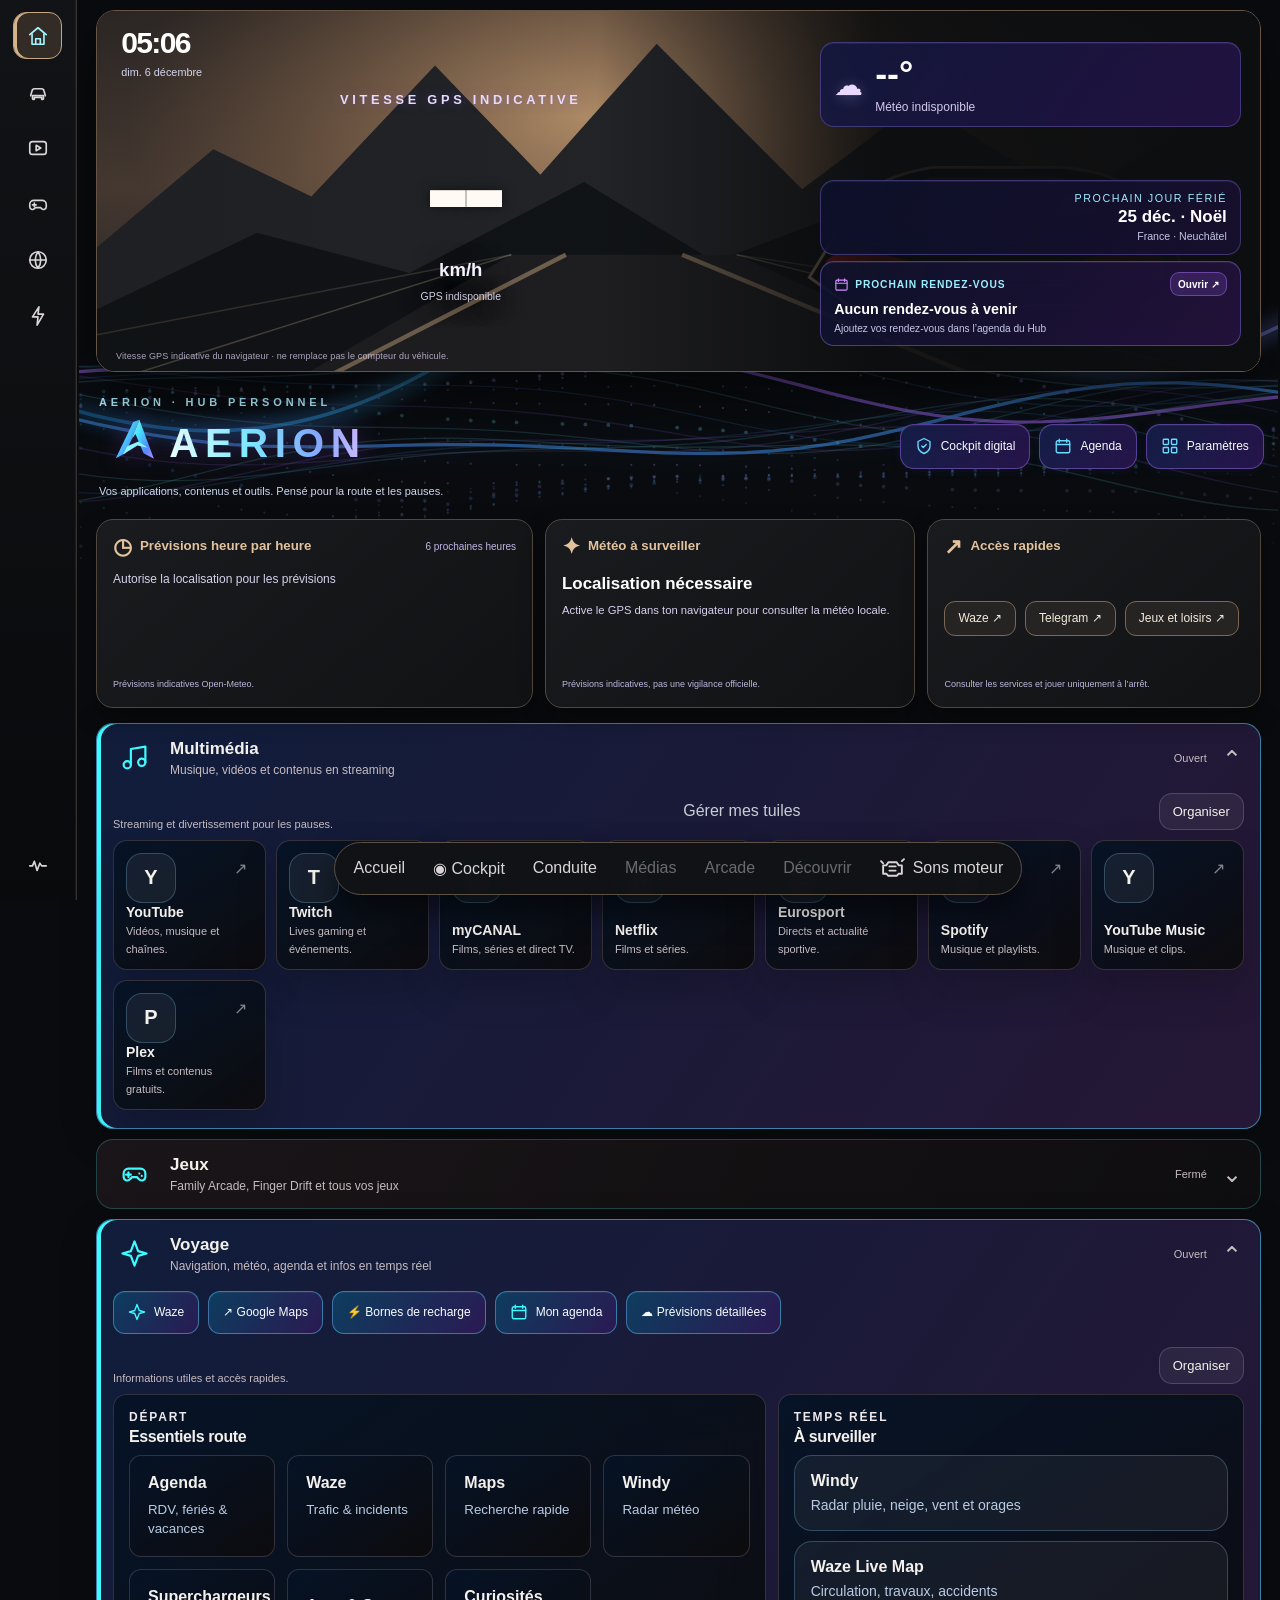
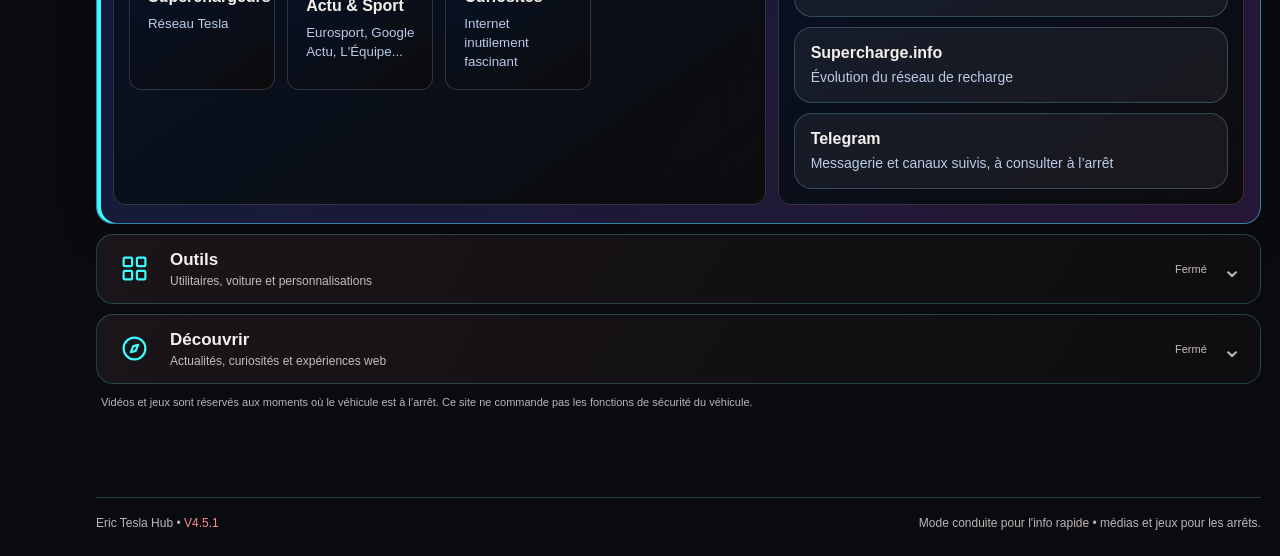
==== commit 9a2016b1: "Deploy AERION V8 Minimal Luxe dark hub and matching digital cockpit" ====
--- a/index.html
+++ b/index.html
@@ -1,4 +1,4 @@
-<!DOCTYPE html><html lang="fr"><head><meta charset="UTF-8"><meta name="viewport" content="width=device-width,initial-scale=1,viewport-fit=cover"><meta name="theme-color" content="#0b1730"><title>AERION</title><meta name="application-name" content="AERION"><meta name="apple-mobile-web-app-title" content="AERION"><meta name="apple-mobile-web-app-capable" content="yes"><meta name="apple-mobile-web-app-status-bar-style" content="black-translucent"><meta name="description" content="AERION, votre interface personnelle pour la route, la météo, l’agenda et les loisirs."><link rel="icon" type="image/png" sizes="180x180" href="assets/aerion-icon.png?v=7.0"><link rel="apple-touch-icon" sizes="180x180" href="assets/aerion-icon.png?v=7.0"><link rel="manifest" href="manifest.webmanifest?v=7.0"><link rel="stylesheet" href="styles.css?v=4.6"><link rel="stylesheet" href="v44.css?v=4.6"><link rel="stylesheet" href="v45.css?v=4.6"><link rel="stylesheet" href="v47.css?v=4.7"><link rel="stylesheet" href="v48.css?v=4.8"><link rel="stylesheet" href="v51-cockpit.css?v=5.1"><link rel="stylesheet" href="v52-widgets.css?v=5.2"><link rel="stylesheet" href="v53-cockpit.css?v=5.3"><link rel="stylesheet" href="v61.css?v=6.1"><link rel="stylesheet" href="v63-digital.css?v=6.4"><link rel="stylesheet" href="v65-digital.css?v=6.5"><link rel="stylesheet" href="v66.css?v=6.6"><link rel="stylesheet" href="v67-brand.css?v=6.7"><link rel="stylesheet" href="v68-velom-theme.css?v=6.8"><link rel="stylesheet" href="v69-cockpit.css?v=6.9.1"><link rel="stylesheet" href="v70-aerion.css?v=7.0"><link rel="stylesheet" href="v71-cluster.css?v=7.1"><link rel="stylesheet" href="v72-reference.css?v=7.2"><link rel="stylesheet" href="v72-cockpit.css?v=7.2"><link rel="stylesheet" href="v72-retro.css?v=7.2"><link rel="stylesheet" href="v73-layout.css?v=7.3"><style id="v61-core-fallback">body.v6-ready .shell{display:grid;grid-template-columns:76px minmax(0,1fr);width:100%}body.v6-ready .main{width:100%;min-width:0;max-width:none;margin:0}body.v6-ready #v6Dashboard{display:block;width:100%;min-width:0}body.v6-ready #v6Dashboard>.v6Banner{width:100%;box-sizing:border-box}body.v6-ready #v6DrawerList .entertainmentSection,body.v6-ready #v6DrawerList .driveSection{display:block!important}@media (orientation:portrait) and (max-width:850px){body.v6-ready .shell{grid-template-columns:minmax(0,1fr)}body.v6-ready .sidebar{position:fixed;top:auto;bottom:8px;left:8px;right:8px;height:auto;flex-direction:row}}</style></head><body>
+<!DOCTYPE html><html lang="fr"><head><meta charset="UTF-8"><meta name="viewport" content="width=device-width,initial-scale=1,viewport-fit=cover"><meta name="theme-color" content="#101214"><title>AERION</title><meta name="application-name" content="AERION"><meta name="apple-mobile-web-app-title" content="AERION"><meta name="apple-mobile-web-app-capable" content="yes"><meta name="apple-mobile-web-app-status-bar-style" content="black-translucent"><meta name="description" content="AERION, votre interface personnelle pour la route, la météo, l’agenda et les loisirs."><link rel="icon" type="image/png" sizes="180x180" href="assets/aerion-icon.png?v=7.0"><link rel="apple-touch-icon" sizes="180x180" href="assets/aerion-icon.png?v=7.0"><link rel="manifest" href="manifest.webmanifest?v=7.0"><link rel="stylesheet" href="styles.css?v=4.6"><link rel="stylesheet" href="v44.css?v=4.6"><link rel="stylesheet" href="v45.css?v=4.6"><link rel="stylesheet" href="v47.css?v=4.7"><link rel="stylesheet" href="v48.css?v=4.8"><link rel="stylesheet" href="v51-cockpit.css?v=5.1"><link rel="stylesheet" href="v52-widgets.css?v=5.2"><link rel="stylesheet" href="v53-cockpit.css?v=5.3"><link rel="stylesheet" href="v61.css?v=6.1"><link rel="stylesheet" href="v63-digital.css?v=6.4"><link rel="stylesheet" href="v65-digital.css?v=6.5"><link rel="stylesheet" href="v66.css?v=6.6"><link rel="stylesheet" href="v67-brand.css?v=6.7"><link rel="stylesheet" href="v68-velom-theme.css?v=6.8"><link rel="stylesheet" href="v69-cockpit.css?v=6.9.1"><link rel="stylesheet" href="v70-aerion.css?v=7.0"><link rel="stylesheet" href="v71-cluster.css?v=7.1"><link rel="stylesheet" href="v72-reference.css?v=7.2"><link rel="stylesheet" href="v72-cockpit.css?v=7.2"><link rel="stylesheet" href="v72-retro.css?v=7.2"><link rel="stylesheet" href="v73-layout.css?v=7.3"><link rel="stylesheet" href="v8-minimal.css?v=8.0"><style id="v61-core-fallback">body.v6-ready .shell{display:grid;grid-template-columns:76px minmax(0,1fr);width:100%}body.v6-ready .main{width:100%;min-width:0;max-width:none;margin:0}body.v6-ready #v6Dashboard{display:block;width:100%;min-width:0}body.v6-ready #v6Dashboard>.v6Banner{width:100%;box-sizing:border-box}body.v6-ready #v6DrawerList .entertainmentSection,body.v6-ready #v6DrawerList .driveSection{display:block!important}@media (orientation:portrait) and (max-width:850px){body.v6-ready .shell{grid-template-columns:minmax(0,1fr)}body.v6-ready .sidebar{position:fixed;top:auto;bottom:8px;left:8px;right:8px;height:auto;flex-direction:row}}</style></head><body>
 <div class="ambient" aria-hidden="true"><span class="orb orb-a"></span><span class="orb orb-b"></span><span class="orb orb-c"></span><span class="grid-glow"></span></div>
 <div class="shell"><aside class="sidebar">
 <button class="nav active" data-go="home" title="Accueil"><svg viewBox="0 0 24 24"><path d="M3 10.5 12 3l9 7.5"/><path d="M5.5 9.5V21h13V9.5"/><path d="M9.5 21v-6h5v6"/></svg></button>
@@ -19,4 +19,4 @@
 <section id="tools" class="section"><div class="head"><div><h2>Voiture & outils</h2><p>Trajets, météo, plein écran et services web.</p></div><button class="manage" data-manage>Gérer mes tuiles</button></div><div class="grid" id="toolsGrid"></div></section>
 <div class="dock"><button class="dockBtn" data-go="home">Accueil</button><button class="dockBtn" data-go="drive">Conduite</button><button class="dockBtn" data-go="media">Médias</button><button class="dockBtn" data-go="arcade">Arcade</button><button class="dockBtn" data-go="discover">Découvrir</button><a class="dockBtn" href="https://dribe.app/" target="_blank" rel="noopener">Dribe</a></div><div class="footer"><span>AERION • V7.3</span><span>Mode conduite pour l'info rapide • médias et jeux pour les arrêts.</span></div></main></div>
 <div class="modal" id="addModal"><div class="box"><h3>Ajouter un raccourci</h3><div class="row"><label>Nom</label><input id="newName" placeholder="Ex. un site"></div><div class="row"><label>Adresse</label><input id="newUrl" placeholder="https://..."></div><div class="row"><label>Section</label><select id="newSection"><option value="drive">Conduite</option><option value="media">Médias</option><option value="games">Jeux</option><option value="discover">Découvrir</option><option value="tools">Voiture & outils</option></select></div><div class="modalActions"><button class="btn" data-close>Annuler</button><button class="btn primary" id="saveCustom">Ajouter</button></div></div></div>
-<div class="modal" id="manageModal"><div class="box"><h3>Mes raccourcis personnalisés</h3><div id="customList" class="customList"></div><div class="modalActions"><button class="btn" data-close>Fermer</button><button class="btn primary" id="openAdd">Ajouter</button></div></div></div><script src="app-v44.js?v=7.0"></script><script src="v45-patch.js?v=4.6"></script><script src="v46-games.js?v=4.6"></script><script src="v47-weather.js?v=4.7"></script><script src="v47-calendar-holidays.js?v=5.0"></script><script src="v47-calendar.js?v=7.0"></script><script src="v48-ui.js?v=4.8"></script><script>window.HUB_V6_DEFAULT_HOME=true;</script><script src="v51-cockpit.js?v=7.1.1"></script><script src="v52-widgets.js?v=6.4"></script><script src="v53-cockpit.js?v=6.0"></script><script src="v60-hub.js?v=7.2"></script><script src="v65-digital.js?v=7.0"></script><script src="v69-cockpit.js?v=7.0"></script><script src="v71-cluster.js?v=7.1"></script><script src="v72-reference.js?v=7.2"></script><script src="v72-retro.js?v=7.2"></script><script src="v73-layout.js?v=7.3"></script></body></html>+<div class="modal" id="manageModal"><div class="box"><h3>Mes raccourcis personnalisés</h3><div id="customList" class="customList"></div><div class="modalActions"><button class="btn" data-close>Fermer</button><button class="btn primary" id="openAdd">Ajouter</button></div></div></div><script src="app-v44.js?v=7.0"></script><script src="v45-patch.js?v=4.6"></script><script src="v46-games.js?v=4.6"></script><script src="v47-weather.js?v=4.7"></script><script src="v47-calendar-holidays.js?v=5.0"></script><script src="v47-calendar.js?v=7.0"></script><script src="v48-ui.js?v=4.8"></script><script>window.HUB_V6_DEFAULT_HOME=true;</script><script src="v51-cockpit.js?v=7.1.1"></script><script src="v52-widgets.js?v=6.4"></script><script src="v53-cockpit.js?v=6.0"></script><script src="v60-hub.js?v=7.2"></script><script src="v65-digital.js?v=7.0"></script><script src="v69-cockpit.js?v=7.0"></script><script src="v71-cluster.js?v=7.1"></script><script src="v72-reference.js?v=7.2"></script><script src="v72-retro.js?v=7.2"></script><script src="v73-layout.js?v=7.3"></script><script src="v8-minimal.js?v=8.0"></script></body></html>
--- a/v8-minimal.css
+++ b/v8-minimal.css
@@ -0,0 +1,35 @@
+/* AERION V8 · Minimal Luxe, dark graphite and warm champagne. Existing services retained. */
+body.v6-ready{background:#090b0e!important;color:#f4f1ed!important}
+body.v6-ready .ambient{opacity:.07!important}
+body.v6-ready .sidebar{background:linear-gradient(180deg,#111316,#080a0c)!important;border-right:1px solid #34302d!important}
+body.v6-ready .sidebar .nav.active,body.v6-ready .sidebar .nav:hover{background:#332b25!important;border-color:#c7a77f!important;box-shadow:inset 3px 0 #d6b38b!important}
+body.v6-ready .dock{background:rgba(17,19,22,.97)!important;border:1px solid #5b5045!important;box-shadow:0 15px 30px #0008!important}
+body.v6-ready .dock .dockBtn.active{background:#312a25!important;border-color:#d6b38b!important;color:#f7e4ce!important;box-shadow:inset 3px 0 #d6b38b!important}
+body.v6-ready #v6Dashboard.v72Retro .v6Banner{background:#121416!important;border:1px solid #665445!important;border-radius:19px!important;min-height:clamp(265px,36vh,370px)!important;grid-template-rows:58px minmax(170px,1fr)!important;box-shadow:0 22px 46px #0008!important}
+body.v6-ready #v6Dashboard.v72Retro .v6Sky{background:linear-gradient(90deg,rgba(12,12,13,.24),rgba(12,12,13,.1) 43%,rgba(10,11,12,.87) 67%,#0c0e10 100%),url('assets/aerion-minimal-luxe.svg?v=8') center 58%/cover no-repeat,#151719!important}
+body.v6-ready #v6Dashboard.v72Retro .v6BannerCenter{align-items:center!important;justify-content:center!important}
+body.v6-ready #v6Dashboard.v72Retro .v6BannerCenter strong{color:#fffaf3!important;text-shadow:0 0 12px #0008!important}
+body.v6-ready #v6Dashboard.v72Retro .v6BannerLeft>strong{color:#fff!important;text-shadow:none!important}
+body.v6-ready #v6Dashboard.v72Retro .v6BannerRight>*{background:rgba(21,23,25,.92)!important;border-color:#5a5149!important;box-shadow:none!important}
+body.v6-ready #v6Dashboard.v72Retro .v72DashboardExtras .v72Panel{background:linear-gradient(140deg,#191b1e,#101214)!important;border:1px solid #51473d!important;box-shadow:0 10px 25px #0005!important;border-radius:17px!important}
+body.v6-ready #v6Dashboard.v72Retro .v72DashboardExtras .v72PanelGlyph,body.v6-ready #v6Dashboard.v72Retro .v72DashboardExtras header strong{color:#e3c29d!important}
+body.v6-ready #v6Dashboard.v72Retro .v72QuickButtons a,body.v6-ready #v6Dashboard.v72Retro .v72QuickButtons button{background:#252423!important;border-color:#7b6855!important;color:#f5e9db!important}
+body.v6-ready #v6Dashboard .v6Brand,body.v6-ready #v6Dashboard .v6Brand strong{color:#f2dfc6!important}
+body.v6-ready #v6Dashboard .v6IntroButtons button,body.v6-ready #v6Dashboard .v6IntroButtons a{border-color:#8c765d!important;background:#242426!important;color:#f6ede2!important}
+#immersiveCockpit#immersiveCockpit[data-cockpit-style="J"].v8Luxe{background:linear-gradient(180deg,#121416,#08090a)!important;color:#f8f3ea!important}
+#immersiveCockpit#immersiveCockpit[data-cockpit-style="J"].v8Luxe::before{content:"";position:absolute;inset:0;background:linear-gradient(180deg,#0c0d0e30,#090a0be0),url('assets/aerion-minimal-luxe.svg?v=8') center center/cover no-repeat;opacity:.65;pointer-events:none;z-index:0}
+#immersiveCockpit#immersiveCockpit[data-cockpit-style="J"].v8Luxe .v70Wave,#immersiveCockpit#immersiveCockpit[data-cockpit-style="J"].v8Luxe .v71ClusterDecor{display:none!important}
+#immersiveCockpit#immersiveCockpit[data-cockpit-style="J"].v8Luxe .cockpitTop{top:clamp(15px,3vh,28px)!important}
+#immersiveCockpit#immersiveCockpit[data-cockpit-style="J"].v8Luxe .cockpitBrand strong{color:#f6e6d0!important;text-shadow:none!important;letter-spacing:.27em!important}
+#immersiveCockpit#immersiveCockpit[data-cockpit-style="J"].v8Luxe #cockpitClose{background:rgba(27,28,29,.91)!important;border-color:#a78a68!important;color:#fff4e5!important;box-shadow:none!important}
+#immersiveCockpit#immersiveCockpit[data-cockpit-style="J"].v8Luxe .cockpitMain{top:51%!important;--a72-dial:min(47vh,35vw,350px);width:var(--a72-dial)!important;height:var(--a72-dial)!important;aspect-ratio:1!important;box-shadow:none!important}
+#immersiveCockpit#immersiveCockpit[data-cockpit-style="J"].v8Luxe .cockpitMain::before,#immersiveCockpit#immersiveCockpit[data-cockpit-style="J"].v8Luxe .cockpitMain::after{border-color:#d5b38a!important;box-shadow:0 0 12px #d9b48442!important}
+#immersiveCockpit#immersiveCockpit[data-cockpit-style="J"].v8Luxe .cockpitMain .cockpitSpeed{color:#fff!important;text-shadow:0 2px 16px #000!important}
+#immersiveCockpit#immersiveCockpit[data-cockpit-style="J"].v8Luxe .v52Stage > .v52Today{top:clamp(19px,3vh,34px)!important}
+#immersiveCockpit#immersiveCockpit[data-cockpit-style="J"].v8Luxe .v52Today .v52Time{color:#f8f3ea!important;text-shadow:none!important}
+#immersiveCockpit#immersiveCockpit[data-cockpit-style="J"].v8Luxe .v52Stage > .v65Weather{top:clamp(16px,3vh,32px)!important;background:rgba(19,21,23,.85)!important;border:1px solid #8c735b!important;box-shadow:none!important;color:#fff!important}
+#immersiveCockpit#immersiveCockpit[data-cockpit-style="J"].v8Luxe .v52Stage > .v52Agenda,#immersiveCockpit#immersiveCockpit[data-cockpit-style="J"].v8Luxe .v52Stage > .v70RiskCard,#immersiveCockpit#immersiveCockpit[data-cockpit-style="J"].v8Luxe .v69ForecastBar{display:none!important}
+#immersiveCockpit#immersiveCockpit[data-cockpit-style="J"].v8Luxe .v52Stage > .v73Telegram{bottom:clamp(35px,7vh,72px)!important;background:rgba(21,23,25,.96)!important;border-color:#aa8966!important;box-shadow:0 12px 25px #0008!important}
+#immersiveCockpit#immersiveCockpit[data-cockpit-style="J"].v8Luxe .v73TelegramIcon{background:linear-gradient(135deg,#d7b48b,#947052)!important}
+@media(orientation:landscape) and (max-height:590px){#immersiveCockpit#immersiveCockpit[data-cockpit-style="J"].v8Luxe .cockpitMain{top:50%!important;--a72-dial:min(49vh,32vw,270px)}}
+@media(orientation:portrait) and (max-width:850px){#immersiveCockpit#immersiveCockpit[data-cockpit-style="J"].v8Luxe .cockpitMain{top:auto!important;--a72-dial:min(66vw,310px)}#immersiveCockpit#immersiveCockpit[data-cockpit-style="J"].v8Luxe .v52Stage > .v73Telegram{bottom:auto!important}}
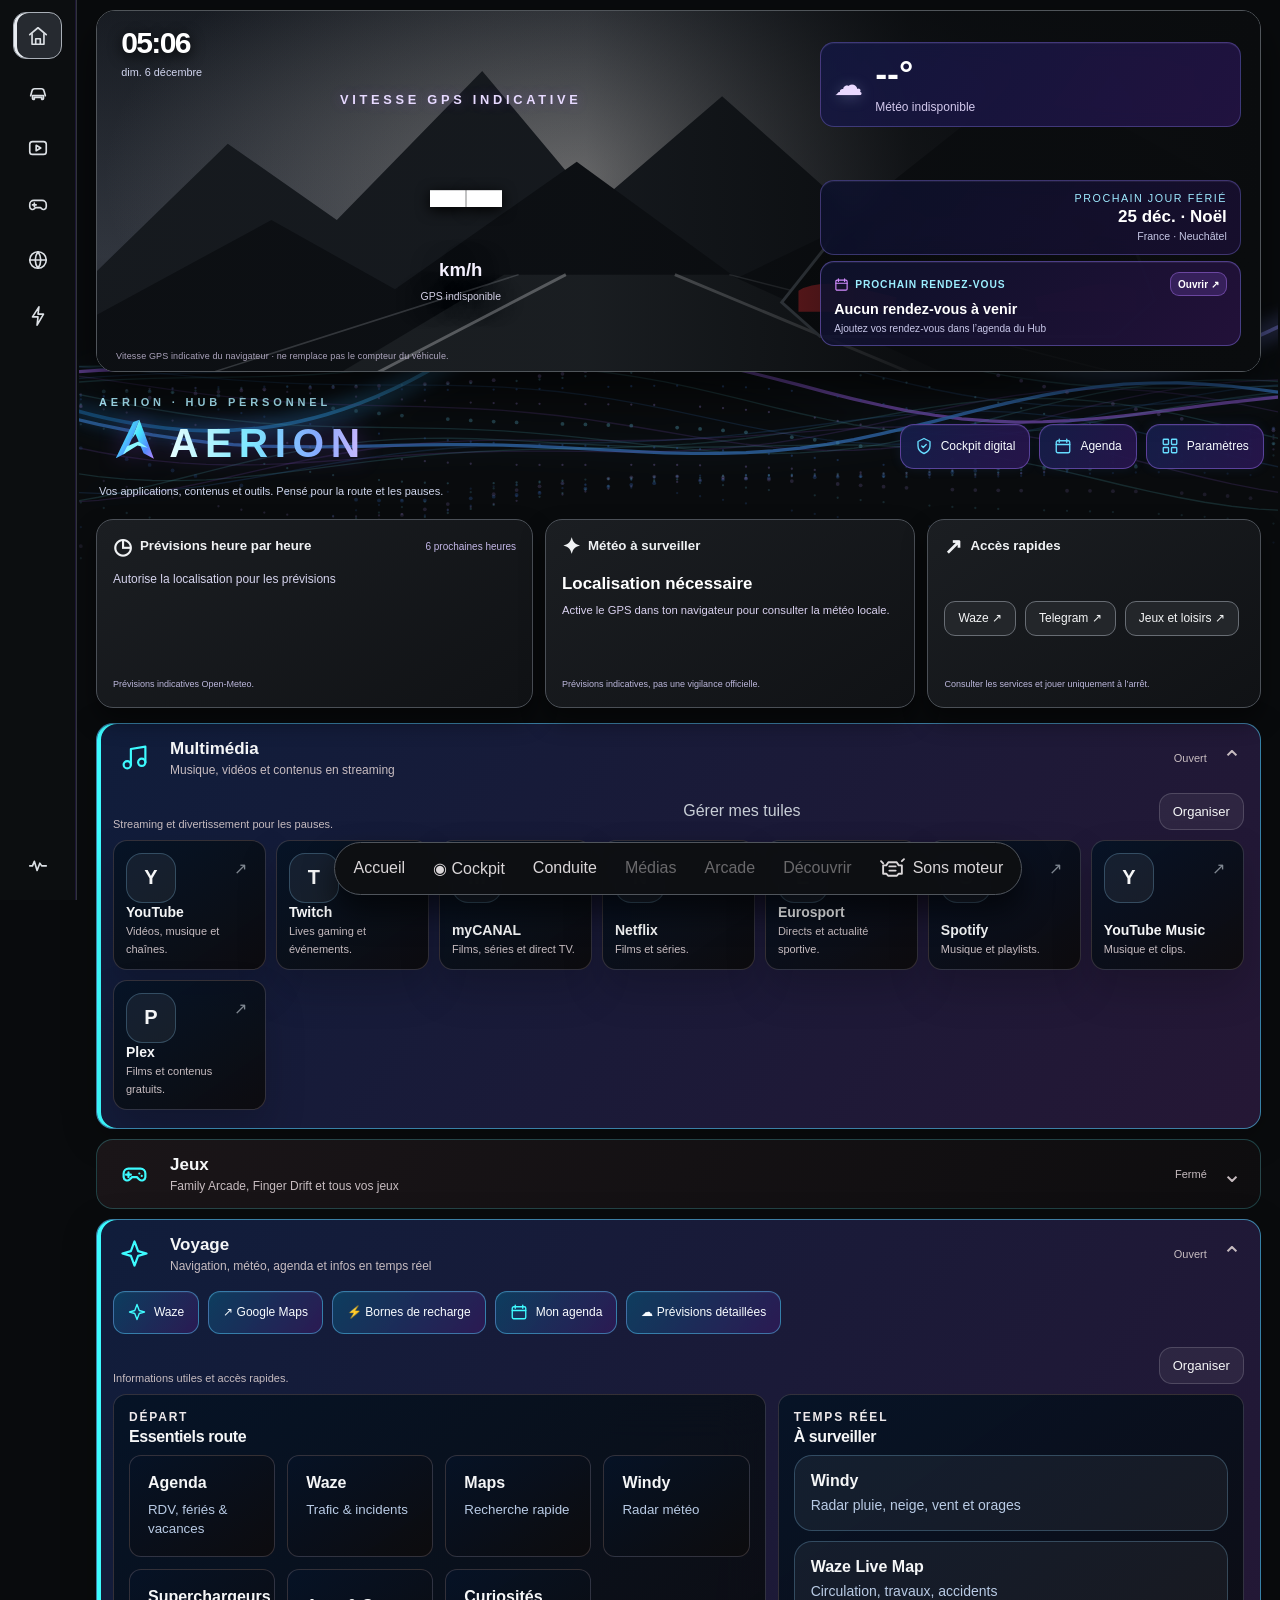
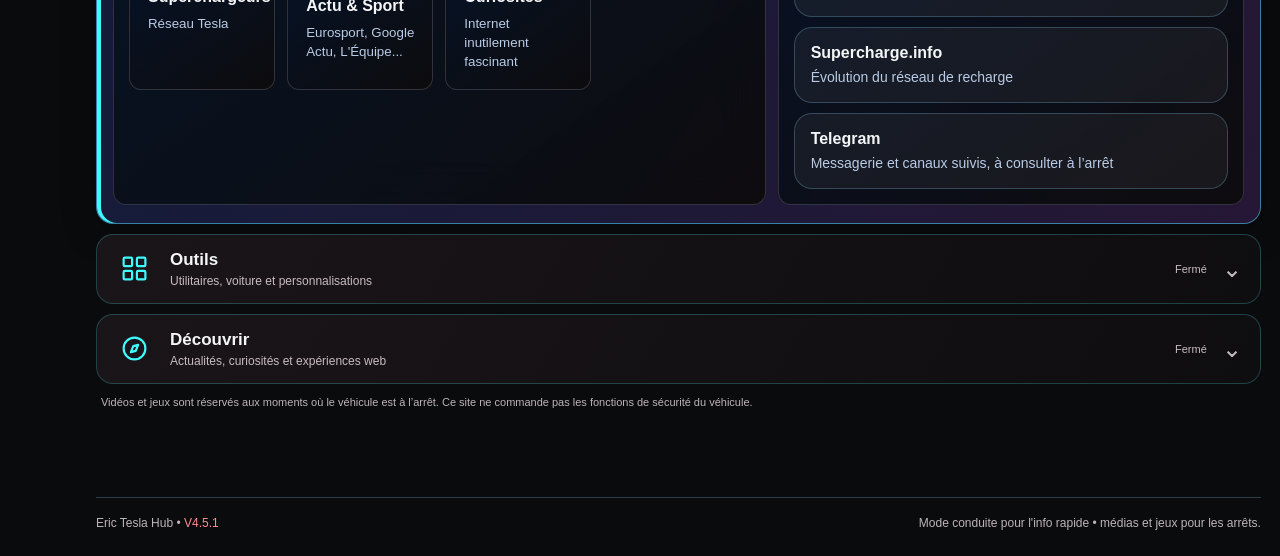
==== commit 6d69aded: "Release AERION V8.1 Obsidian silver/black theme on Vercel and GitHub Pages" ====
--- a/index.html
+++ b/index.html
@@ -1,4 +1,4 @@
-<!DOCTYPE html><html lang="fr"><head><meta charset="UTF-8"><meta name="viewport" content="width=device-width,initial-scale=1,viewport-fit=cover"><meta name="theme-color" content="#101214"><title>AERION</title><meta name="application-name" content="AERION"><meta name="apple-mobile-web-app-title" content="AERION"><meta name="apple-mobile-web-app-capable" content="yes"><meta name="apple-mobile-web-app-status-bar-style" content="black-translucent"><meta name="description" content="AERION, votre interface personnelle pour la route, la météo, l’agenda et les loisirs."><link rel="icon" type="image/png" sizes="180x180" href="assets/aerion-icon.png?v=7.0"><link rel="apple-touch-icon" sizes="180x180" href="assets/aerion-icon.png?v=7.0"><link rel="manifest" href="manifest.webmanifest?v=7.0"><link rel="stylesheet" href="styles.css?v=4.6"><link rel="stylesheet" href="v44.css?v=4.6"><link rel="stylesheet" href="v45.css?v=4.6"><link rel="stylesheet" href="v47.css?v=4.7"><link rel="stylesheet" href="v48.css?v=4.8"><link rel="stylesheet" href="v51-cockpit.css?v=5.1"><link rel="stylesheet" href="v52-widgets.css?v=5.2"><link rel="stylesheet" href="v53-cockpit.css?v=5.3"><link rel="stylesheet" href="v61.css?v=6.1"><link rel="stylesheet" href="v63-digital.css?v=6.4"><link rel="stylesheet" href="v65-digital.css?v=6.5"><link rel="stylesheet" href="v66.css?v=6.6"><link rel="stylesheet" href="v67-brand.css?v=6.7"><link rel="stylesheet" href="v68-velom-theme.css?v=6.8"><link rel="stylesheet" href="v69-cockpit.css?v=6.9.1"><link rel="stylesheet" href="v70-aerion.css?v=7.0"><link rel="stylesheet" href="v71-cluster.css?v=7.1"><link rel="stylesheet" href="v72-reference.css?v=7.2"><link rel="stylesheet" href="v72-cockpit.css?v=7.2"><link rel="stylesheet" href="v72-retro.css?v=7.2"><link rel="stylesheet" href="v73-layout.css?v=7.3"><link rel="stylesheet" href="v8-minimal.css?v=8.0"><style id="v61-core-fallback">body.v6-ready .shell{display:grid;grid-template-columns:76px minmax(0,1fr);width:100%}body.v6-ready .main{width:100%;min-width:0;max-width:none;margin:0}body.v6-ready #v6Dashboard{display:block;width:100%;min-width:0}body.v6-ready #v6Dashboard>.v6Banner{width:100%;box-sizing:border-box}body.v6-ready #v6DrawerList .entertainmentSection,body.v6-ready #v6DrawerList .driveSection{display:block!important}@media (orientation:portrait) and (max-width:850px){body.v6-ready .shell{grid-template-columns:minmax(0,1fr)}body.v6-ready .sidebar{position:fixed;top:auto;bottom:8px;left:8px;right:8px;height:auto;flex-direction:row}}</style></head><body>
+<!DOCTYPE html><html lang="fr"><head><meta charset="UTF-8"><meta name="viewport" content="width=device-width,initial-scale=1,viewport-fit=cover"><meta name="theme-color" content="#101214"><title>AERION</title><meta name="application-name" content="AERION"><meta name="apple-mobile-web-app-title" content="AERION"><meta name="apple-mobile-web-app-capable" content="yes"><meta name="apple-mobile-web-app-status-bar-style" content="black-translucent"><meta name="description" content="AERION, votre interface personnelle pour la route, la météo, l’agenda et les loisirs."><link rel="icon" type="image/png" sizes="180x180" href="assets/aerion-icon.png?v=7.0"><link rel="apple-touch-icon" sizes="180x180" href="assets/aerion-icon.png?v=7.0"><link rel="manifest" href="manifest.webmanifest?v=7.0"><link rel="stylesheet" href="styles.css?v=4.6"><link rel="stylesheet" href="v44.css?v=4.6"><link rel="stylesheet" href="v45.css?v=4.6"><link rel="stylesheet" href="v47.css?v=4.7"><link rel="stylesheet" href="v48.css?v=4.8"><link rel="stylesheet" href="v51-cockpit.css?v=5.1"><link rel="stylesheet" href="v52-widgets.css?v=5.2"><link rel="stylesheet" href="v53-cockpit.css?v=5.3"><link rel="stylesheet" href="v61.css?v=6.1"><link rel="stylesheet" href="v63-digital.css?v=6.4"><link rel="stylesheet" href="v65-digital.css?v=6.5"><link rel="stylesheet" href="v66.css?v=6.6"><link rel="stylesheet" href="v67-brand.css?v=6.7"><link rel="stylesheet" href="v68-velom-theme.css?v=6.8"><link rel="stylesheet" href="v69-cockpit.css?v=6.9.1"><link rel="stylesheet" href="v70-aerion.css?v=7.0"><link rel="stylesheet" href="v71-cluster.css?v=7.1"><link rel="stylesheet" href="v72-reference.css?v=7.2"><link rel="stylesheet" href="v72-cockpit.css?v=7.2"><link rel="stylesheet" href="v72-retro.css?v=7.2"><link rel="stylesheet" href="v73-layout.css?v=7.3"><link rel="stylesheet" href="v8-minimal.css?v=8.0"><link rel="stylesheet" href="v81-obsidian.css?v=8.1"><style id="v61-core-fallback">body.v6-ready .shell{display:grid;grid-template-columns:76px minmax(0,1fr);width:100%}body.v6-ready .main{width:100%;min-width:0;max-width:none;margin:0}body.v6-ready #v6Dashboard{display:block;width:100%;min-width:0}body.v6-ready #v6Dashboard>.v6Banner{width:100%;box-sizing:border-box}body.v6-ready #v6DrawerList .entertainmentSection,body.v6-ready #v6DrawerList .driveSection{display:block!important}@media (orientation:portrait) and (max-width:850px){body.v6-ready .shell{grid-template-columns:minmax(0,1fr)}body.v6-ready .sidebar{position:fixed;top:auto;bottom:8px;left:8px;right:8px;height:auto;flex-direction:row}}</style></head><body>
 <div class="ambient" aria-hidden="true"><span class="orb orb-a"></span><span class="orb orb-b"></span><span class="orb orb-c"></span><span class="grid-glow"></span></div>
 <div class="shell"><aside class="sidebar">
 <button class="nav active" data-go="home" title="Accueil"><svg viewBox="0 0 24 24"><path d="M3 10.5 12 3l9 7.5"/><path d="M5.5 9.5V21h13V9.5"/><path d="M9.5 21v-6h5v6"/></svg></button>
--- a/v81-obsidian.css
+++ b/v81-obsidian.css
@@ -0,0 +1,33 @@
+/* AERION V8.1 OBSIDIAN · monochrome production override. Functional UI unchanged. */
+:root{--a72-pink:#e5e8eb;--a72-cyan:#cfd4da;--a72-purple:#9da4ae;--a72-night:#090b0e}
+body.v6-ready{background:#090b0d!important;color:#f5f6f7!important}
+body.v6-ready .ambient{opacity:.015!important}
+body.v6-ready .sidebar{background:#0c0e10!important;border-color:#30343a!important}
+body.v6-ready .sidebar .nav.active,body.v6-ready .sidebar .nav:hover{background:#262a30!important;border-color:#aab0b8!important;box-shadow:inset 3px 0 #e9edf2!important}
+body.v6-ready .sidebar .nav svg{stroke:#dce0e5!important}
+body.v6-ready .dock{background:rgba(14,16,19,.98)!important;border-color:#50555c!important;box-shadow:0 16px 30px #0009!important}
+body.v6-ready .dock .dockBtn.active{background:#31353a!important;border-color:#e0e3e6!important;color:#fff!important;box-shadow:inset 3px 0 #f3f3f3!important}
+body.v6-ready #v6Dashboard.v72Retro .v6Banner{border-color:#50555a!important;background:#101214!important;box-shadow:0 20px 42px #0009!important}
+body.v6-ready #v6Dashboard.v72Retro .v6Sky{background:linear-gradient(90deg,rgba(8,10,12,.08),rgba(8,10,12,.12) 42%,rgba(8,10,12,.83) 70%,#0a0c0e),url('assets/aerion-obsidian-road.svg?v=8.1') center/cover no-repeat,#111416!important}
+body.v6-ready #v6Dashboard.v72Retro .v6BannerRight>*{background:rgba(17,20,23,.91)!important;border-color:#5c6167!important;color:#f5f5f5!important;box-shadow:none!important}
+body.v6-ready #v6Dashboard.v72Retro .v6BannerRight *{text-shadow:none!important}
+body.v6-ready #v6Dashboard.v72Retro .v6BannerLeft>strong,body.v6-ready #v6Dashboard.v72Retro .v6BannerCenter strong{color:#fff!important;text-shadow:0 3px 14px #000!important}
+body.v6-ready #v6Dashboard.v72Retro .v72DashboardExtras .v72Panel{background:linear-gradient(145deg,#1b1e22,#101215)!important;border:1px solid #4b5057!important;box-shadow:0 12px 24px #0007!important;color:#f1f3f5!important}
+body.v6-ready #v6Dashboard.v72Retro .v72DashboardExtras .v72PanelGlyph,body.v6-ready #v6Dashboard.v72Retro .v72DashboardExtras header strong{color:#f0f2f4!important}
+body.v6-ready #v6Dashboard.v72Retro .v72QuickButtons a,body.v6-ready #v6Dashboard.v72Retro .v72QuickButtons button,body.v6-ready #v6Dashboard .v6IntroButtons button,body.v6-ready #v6Dashboard .v6IntroButtons a{background:#23262a!important;border:1px solid #686d74!important;color:#f5f6f7!important;box-shadow:none!important}
+body.v6-ready #v6Dashboard .v6Brand,body.v6-ready #v6Dashboard .v6Brand strong{color:#fff!important;text-shadow:none!important}
+body.v6-ready #v6Dashboard.v72Retro .v72DashboardExtras button,body.v6-ready #v6Dashboard.v72Retro .v72DashboardExtras a{color:#f5f6f7!important}
+body.v6-ready #v6Dashboard.v72Retro .v72DashboardExtras .v72Panel *,body.v6-ready #v6Dashboard.v72Retro .v72DashboardExtras .v72Panel :is(span,small,strong){border-color:#4f545b}
+body.v6-ready .dock,body.v6-ready .dock *{--a72-pink:#fff;--a72-cyan:#d4d9df;--a72-purple:#b9bfc6}
+body.v6-ready #v6Dashboard.v72Retro,body.v6-ready #v6Dashboard.v72Retro *{--a72-pink:#fff;--a72-cyan:#d4d9df;--a72-purple:#b9bfc6}
+#immersiveCockpit#immersiveCockpit[data-cockpit-style="J"].v8Luxe{background:#080a0c!important;color:#f8f9fa!important;--a72-pink:#f0f1f3;--a72-cyan:#d6dce1;--a72-purple:#b3bac1}
+#immersiveCockpit#immersiveCockpit[data-cockpit-style="J"].v8Luxe::before{background:linear-gradient(180deg,#080a0c80,#080a0cf0),url('assets/aerion-obsidian-road.svg?v=8.1') center/cover no-repeat!important;opacity:.65!important}
+#immersiveCockpit#immersiveCockpit[data-cockpit-style="J"].v8Luxe .cockpitBrand strong{color:#f4f6f8!important;text-shadow:none!important}
+#immersiveCockpit#immersiveCockpit[data-cockpit-style="J"].v8Luxe #cockpitClose{background:#24272a!important;border-color:#aab0b7!important;color:#fff!important}
+#immersiveCockpit#immersiveCockpit[data-cockpit-style="J"].v8Luxe .cockpitMain{--a72-dial:min(48vh,36vw,360px);filter:grayscale(1)!important}
+#immersiveCockpit#immersiveCockpit[data-cockpit-style="J"].v8Luxe .cockpitMain::before,#immersiveCockpit#immersiveCockpit[data-cockpit-style="J"].v8Luxe .cockpitMain::after{border-color:#f0f2f4!important;box-shadow:0 0 12px #ffffff45!important}
+#immersiveCockpit#immersiveCockpit[data-cockpit-style="J"].v8Luxe .v52Stage > .v65Weather{background:rgba(19,21,24,.9)!important;border-color:#6e747c!important;color:#fff!important}
+#immersiveCockpit#immersiveCockpit[data-cockpit-style="J"].v8Luxe .v52Stage > .v73Telegram{background:#1b1e22!important;border-color:#939aa3!important;color:#fff!important}
+#immersiveCockpit#immersiveCockpit[data-cockpit-style="J"].v8Luxe .v73TelegramIcon{background:linear-gradient(140deg,#777e87,#343a42)!important}
+#immersiveCockpit#immersiveCockpit[data-cockpit-style="J"].v8Luxe .v52Stage > .v52Agenda,#immersiveCockpit#immersiveCockpit[data-cockpit-style="J"].v8Luxe .v52Stage > .v70RiskCard,#immersiveCockpit#immersiveCockpit[data-cockpit-style="J"].v8Luxe .v69ForecastBar{display:none!important}
+@media(orientation:portrait) and (max-width:850px){#immersiveCockpit#immersiveCockpit[data-cockpit-style="J"].v8Luxe .cockpitMain{--a72-dial:min(66vw,310px)}}
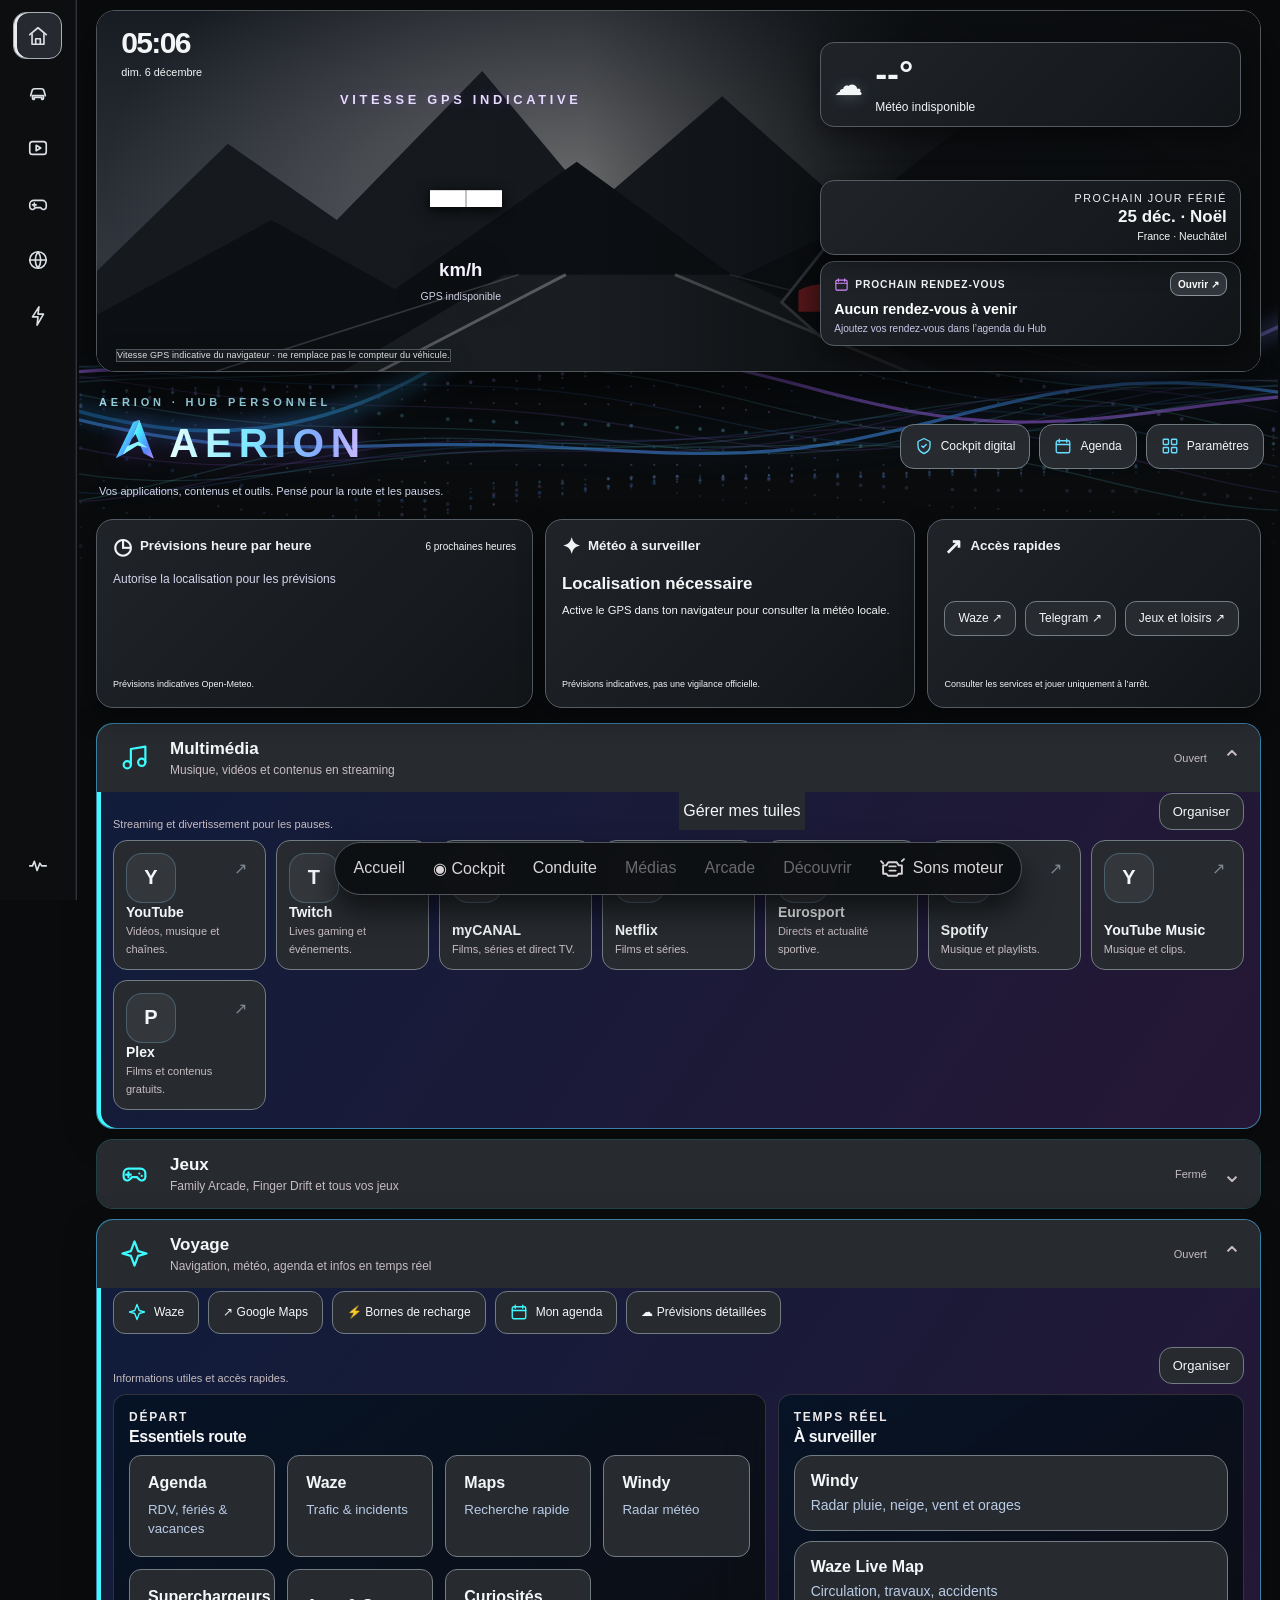
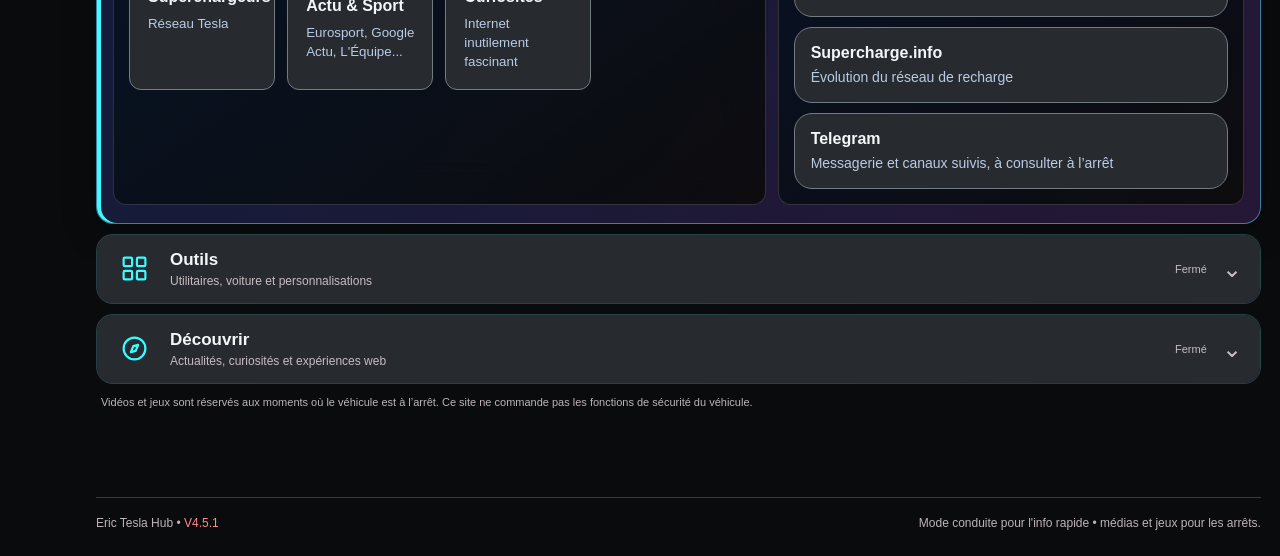
==== commit 3e86464d: "Publish AERION V8.2 hard monochrome theme with cache-busted stylesheet" ====
--- a/index.html
+++ b/index.html
@@ -1,4 +1,4 @@
-<!DOCTYPE html><html lang="fr"><head><meta charset="UTF-8"><meta name="viewport" content="width=device-width,initial-scale=1,viewport-fit=cover"><meta name="theme-color" content="#101214"><title>AERION</title><meta name="application-name" content="AERION"><meta name="apple-mobile-web-app-title" content="AERION"><meta name="apple-mobile-web-app-capable" content="yes"><meta name="apple-mobile-web-app-status-bar-style" content="black-translucent"><meta name="description" content="AERION, votre interface personnelle pour la route, la météo, l’agenda et les loisirs."><link rel="icon" type="image/png" sizes="180x180" href="assets/aerion-icon.png?v=7.0"><link rel="apple-touch-icon" sizes="180x180" href="assets/aerion-icon.png?v=7.0"><link rel="manifest" href="manifest.webmanifest?v=7.0"><link rel="stylesheet" href="styles.css?v=4.6"><link rel="stylesheet" href="v44.css?v=4.6"><link rel="stylesheet" href="v45.css?v=4.6"><link rel="stylesheet" href="v47.css?v=4.7"><link rel="stylesheet" href="v48.css?v=4.8"><link rel="stylesheet" href="v51-cockpit.css?v=5.1"><link rel="stylesheet" href="v52-widgets.css?v=5.2"><link rel="stylesheet" href="v53-cockpit.css?v=5.3"><link rel="stylesheet" href="v61.css?v=6.1"><link rel="stylesheet" href="v63-digital.css?v=6.4"><link rel="stylesheet" href="v65-digital.css?v=6.5"><link rel="stylesheet" href="v66.css?v=6.6"><link rel="stylesheet" href="v67-brand.css?v=6.7"><link rel="stylesheet" href="v68-velom-theme.css?v=6.8"><link rel="stylesheet" href="v69-cockpit.css?v=6.9.1"><link rel="stylesheet" href="v70-aerion.css?v=7.0"><link rel="stylesheet" href="v71-cluster.css?v=7.1"><link rel="stylesheet" href="v72-reference.css?v=7.2"><link rel="stylesheet" href="v72-cockpit.css?v=7.2"><link rel="stylesheet" href="v72-retro.css?v=7.2"><link rel="stylesheet" href="v73-layout.css?v=7.3"><link rel="stylesheet" href="v8-minimal.css?v=8.0"><link rel="stylesheet" href="v81-obsidian.css?v=8.1"><style id="v61-core-fallback">body.v6-ready .shell{display:grid;grid-template-columns:76px minmax(0,1fr);width:100%}body.v6-ready .main{width:100%;min-width:0;max-width:none;margin:0}body.v6-ready #v6Dashboard{display:block;width:100%;min-width:0}body.v6-ready #v6Dashboard>.v6Banner{width:100%;box-sizing:border-box}body.v6-ready #v6DrawerList .entertainmentSection,body.v6-ready #v6DrawerList .driveSection{display:block!important}@media (orientation:portrait) and (max-width:850px){body.v6-ready .shell{grid-template-columns:minmax(0,1fr)}body.v6-ready .sidebar{position:fixed;top:auto;bottom:8px;left:8px;right:8px;height:auto;flex-direction:row}}</style></head><body>
+<!DOCTYPE html><html lang="fr"><head><meta charset="UTF-8"><meta name="viewport" content="width=device-width,initial-scale=1,viewport-fit=cover"><meta name="theme-color" content="#101214"><title>AERION</title><meta name="application-name" content="AERION"><meta name="apple-mobile-web-app-title" content="AERION"><meta name="apple-mobile-web-app-capable" content="yes"><meta name="apple-mobile-web-app-status-bar-style" content="black-translucent"><meta name="description" content="AERION, votre interface personnelle pour la route, la météo, l’agenda et les loisirs."><link rel="icon" type="image/png" sizes="180x180" href="assets/aerion-icon.png?v=7.0"><link rel="apple-touch-icon" sizes="180x180" href="assets/aerion-icon.png?v=7.0"><link rel="manifest" href="manifest.webmanifest?v=7.0"><link rel="stylesheet" href="styles.css?v=4.6"><link rel="stylesheet" href="v44.css?v=4.6"><link rel="stylesheet" href="v45.css?v=4.6"><link rel="stylesheet" href="v47.css?v=4.7"><link rel="stylesheet" href="v48.css?v=4.8"><link rel="stylesheet" href="v51-cockpit.css?v=5.1"><link rel="stylesheet" href="v52-widgets.css?v=5.2"><link rel="stylesheet" href="v53-cockpit.css?v=5.3"><link rel="stylesheet" href="v61.css?v=6.1"><link rel="stylesheet" href="v63-digital.css?v=6.4"><link rel="stylesheet" href="v65-digital.css?v=6.5"><link rel="stylesheet" href="v66.css?v=6.6"><link rel="stylesheet" href="v67-brand.css?v=6.7"><link rel="stylesheet" href="v68-velom-theme.css?v=6.8"><link rel="stylesheet" href="v69-cockpit.css?v=6.9.1"><link rel="stylesheet" href="v70-aerion.css?v=7.0"><link rel="stylesheet" href="v71-cluster.css?v=7.1"><link rel="stylesheet" href="v72-reference.css?v=7.2"><link rel="stylesheet" href="v72-cockpit.css?v=7.2"><link rel="stylesheet" href="v72-retro.css?v=7.2"><link rel="stylesheet" href="v73-layout.css?v=7.3"><link rel="stylesheet" href="v8-minimal.css?v=8.0"><link rel="stylesheet" href="v81-obsidian.css?v=8.1"><link rel="stylesheet" href="v82-clean.css?v=8.2"><style id="v61-core-fallback">body.v6-ready .shell{display:grid;grid-template-columns:76px minmax(0,1fr);width:100%}body.v6-ready .main{width:100%;min-width:0;max-width:none;margin:0}body.v6-ready #v6Dashboard{display:block;width:100%;min-width:0}body.v6-ready #v6Dashboard>.v6Banner{width:100%;box-sizing:border-box}body.v6-ready #v6DrawerList .entertainmentSection,body.v6-ready #v6DrawerList .driveSection{display:block!important}@media (orientation:portrait) and (max-width:850px){body.v6-ready .shell{grid-template-columns:minmax(0,1fr)}body.v6-ready .sidebar{position:fixed;top:auto;bottom:8px;left:8px;right:8px;height:auto;flex-direction:row}}</style></head><body>
 <div class="ambient" aria-hidden="true"><span class="orb orb-a"></span><span class="orb orb-b"></span><span class="orb orb-c"></span><span class="grid-glow"></span></div>
 <div class="shell"><aside class="sidebar">
 <button class="nav active" data-go="home" title="Accueil"><svg viewBox="0 0 24 24"><path d="M3 10.5 12 3l9 7.5"/><path d="M5.5 9.5V21h13V9.5"/><path d="M9.5 21v-6h5v6"/></svg></button>
--- a/v82-clean.css
+++ b/v82-clean.css
@@ -0,0 +1,31 @@
+/* V8.2: hard monochrome override for legacy V7 selectors, including pseudo-layers. */
+:root{--a72-pink:#f0f2f4!important;--a72-cyan:#d5dbe0!important;--a72-purple:#aeb6bf!important;--a72-night:#0b0d0f!important}
+body.v6-ready #v6Dashboard.v72Retro .v6BannerRight > :is(.v6BannerWeather,.v6Journey,.v6Next,.v72HeaderAgenda,.v72Holiday),
+body.v6-ready #v6Dashboard.v72Retro .v6BannerRight>.v72HeaderAgenda,
+body.v6-ready #v6Dashboard.v72Retro .v6BannerNote,
+body.v6-ready #v6Dashboard.v72Retro .v72Panel,
+body.v6-ready #v6Dashboard.v72Retro .v72DashboardExtras .v72Panel{background:linear-gradient(135deg,#202429,#121518)!important;border:1px solid #555c64!important;box-shadow:0 8px 26px #0007!important;color:#f5f6f7!important}
+body.v6-ready #v6Dashboard.v72Retro .v72Panel::before,
+body.v6-ready #v6Dashboard.v72Retro .v72Panel::after,
+body.v6-ready #v6Dashboard.v72Retro .v6Sky::before,
+body.v6-ready #v6Dashboard.v72Retro .v6Sky::after{background-image:none!important;filter:grayscale(1)!important}
+body.v6-ready #v6Dashboard.v72Retro .v72Panel :is(h1,h2,h3,strong,small,span,p,header),
+body.v6-ready #v6Dashboard.v72Retro .v6BannerRight :is(h1,h2,h3,strong,small,span,p),
+body.v6-ready #v6Dashboard.v72Retro .v6BannerLeft :is(strong,small){color:#f3f5f6!important;text-shadow:none!important}
+body.v6-ready #v6Dashboard.v72Retro :is(button,a,.v72QuickButtons a,.v72QuickButtons button,.v6IntroButtons button,.v6IntroButtons a){background-color:#272b30!important;background-image:none!important;border-color:#737b83!important;color:#f5f6f7!important;box-shadow:none!important}
+body.v6-ready #v6Dashboard.v72Retro .v72PanelGlyph{color:#e7e9ec!important}
+body.v6-ready #v6Dashboard.v72Retro .v6BannerRight>.v72HeaderAgenda button{background:#31363c!important;border-color:#8a929a!important}
+body.v6-ready .dock,body.v6-ready .dock *,body.v6-ready .sidebar,body.v6-ready .sidebar *{--a72-pink:#f0f2f4!important;--a72-cyan:#d5dbe0!important;--a72-purple:#aeb6bf!important}
+#immersiveCockpit#immersiveCockpit[data-cockpit-style="J"].v71Cluster.v72Retro.v8Luxe{background:#090b0e!important;background-image:none!important}
+#immersiveCockpit#immersiveCockpit[data-cockpit-style="J"].v71Cluster.v72Retro.v8Luxe::before{background:linear-gradient(180deg,#080a0c60,#080a0cdd),url('assets/aerion-obsidian-road.svg?v=8.1') center/cover no-repeat!important;opacity:.42!important;z-index:0!important}
+#immersiveCockpit#immersiveCockpit[data-cockpit-style="J"].v71Cluster.v72Retro.v8Luxe :is(.v70Ambient,.v70Ambient::before,.v70Ambient::after,.v71ClusterDecor,.v72RetroArt,.v72Sky,.v72City,.v72Road,.v72RoadGlow,.v72Stars,.v72Grid){background:none!important;background-image:none!important;box-shadow:none!important;opacity:0!important;display:none!important}
+#immersiveCockpit#immersiveCockpit[data-cockpit-style="J"].v71Cluster.v72Retro.v8Luxe .cockpitMain{background:radial-gradient(circle,#171a1e 0%,#101317 65%,#080a0d 100%)!important;border:1px solid #aab1b8!important;box-shadow:0 10px 30px #000b!important;filter:grayscale(1)!important;z-index:2!important}
+#immersiveCockpit#immersiveCockpit[data-cockpit-style="J"].v71Cluster.v72Retro.v8Luxe .cockpitMain::before{background:conic-gradient(from 225deg,#f2f3f4 0%,#aeb5bd var(--v69-speed,0%),#353b42 var(--v69-speed,0%) 100%)!important;box-shadow:none!important}
+#immersiveCockpit#immersiveCockpit[data-cockpit-style="J"].v71Cluster.v72Retro.v8Luxe .cockpitMain::after{background:#0d1013!important;border-color:#8b939c!important;box-shadow:inset 0 0 15px #000!important}
+#immersiveCockpit#immersiveCockpit[data-cockpit-style="J"].v71Cluster.v72Retro.v8Luxe .v52Stage > :is(.v52Today,.v65Weather,.v52Agenda,.v70RiskCard){background:linear-gradient(130deg,#1b1e22,#101317)!important;border:1px solid #626a72!important;box-shadow:none!important;color:#fff!important}
+#immersiveCockpit#immersiveCockpit[data-cockpit-style="J"].v71Cluster.v72Retro.v8Luxe .v52Stage > :is(.v52Today,.v65Weather,.v52Agenda,.v70RiskCard)::before{background:none!important;background-image:none!important;border:0!important;box-shadow:none!important}
+#immersiveCockpit#immersiveCockpit[data-cockpit-style="J"].v71Cluster.v72Retro.v8Luxe .v52Stage > :is(.v52Today,.v65Weather,.v52Agenda,.v70RiskCard) :is(span,small,strong,b,p){color:#f4f6f8!important;text-shadow:none!important}
+#immersiveCockpit#immersiveCockpit[data-cockpit-style="J"].v71Cluster.v72Retro.v8Luxe .v52Stage > .v52Agenda,
+#immersiveCockpit#immersiveCockpit[data-cockpit-style="J"].v71Cluster.v72Retro.v8Luxe .v52Stage > .v70RiskCard,
+#immersiveCockpit#immersiveCockpit[data-cockpit-style="J"].v71Cluster.v72Retro.v8Luxe .v69ForecastBar{display:none!important;visibility:hidden!important}
+#immersiveCockpit#immersiveCockpit[data-cockpit-style="J"].v71Cluster.v72Retro.v8Luxe :is(.v73Telegram,.v73TelegramIcon){filter:grayscale(1)!important}
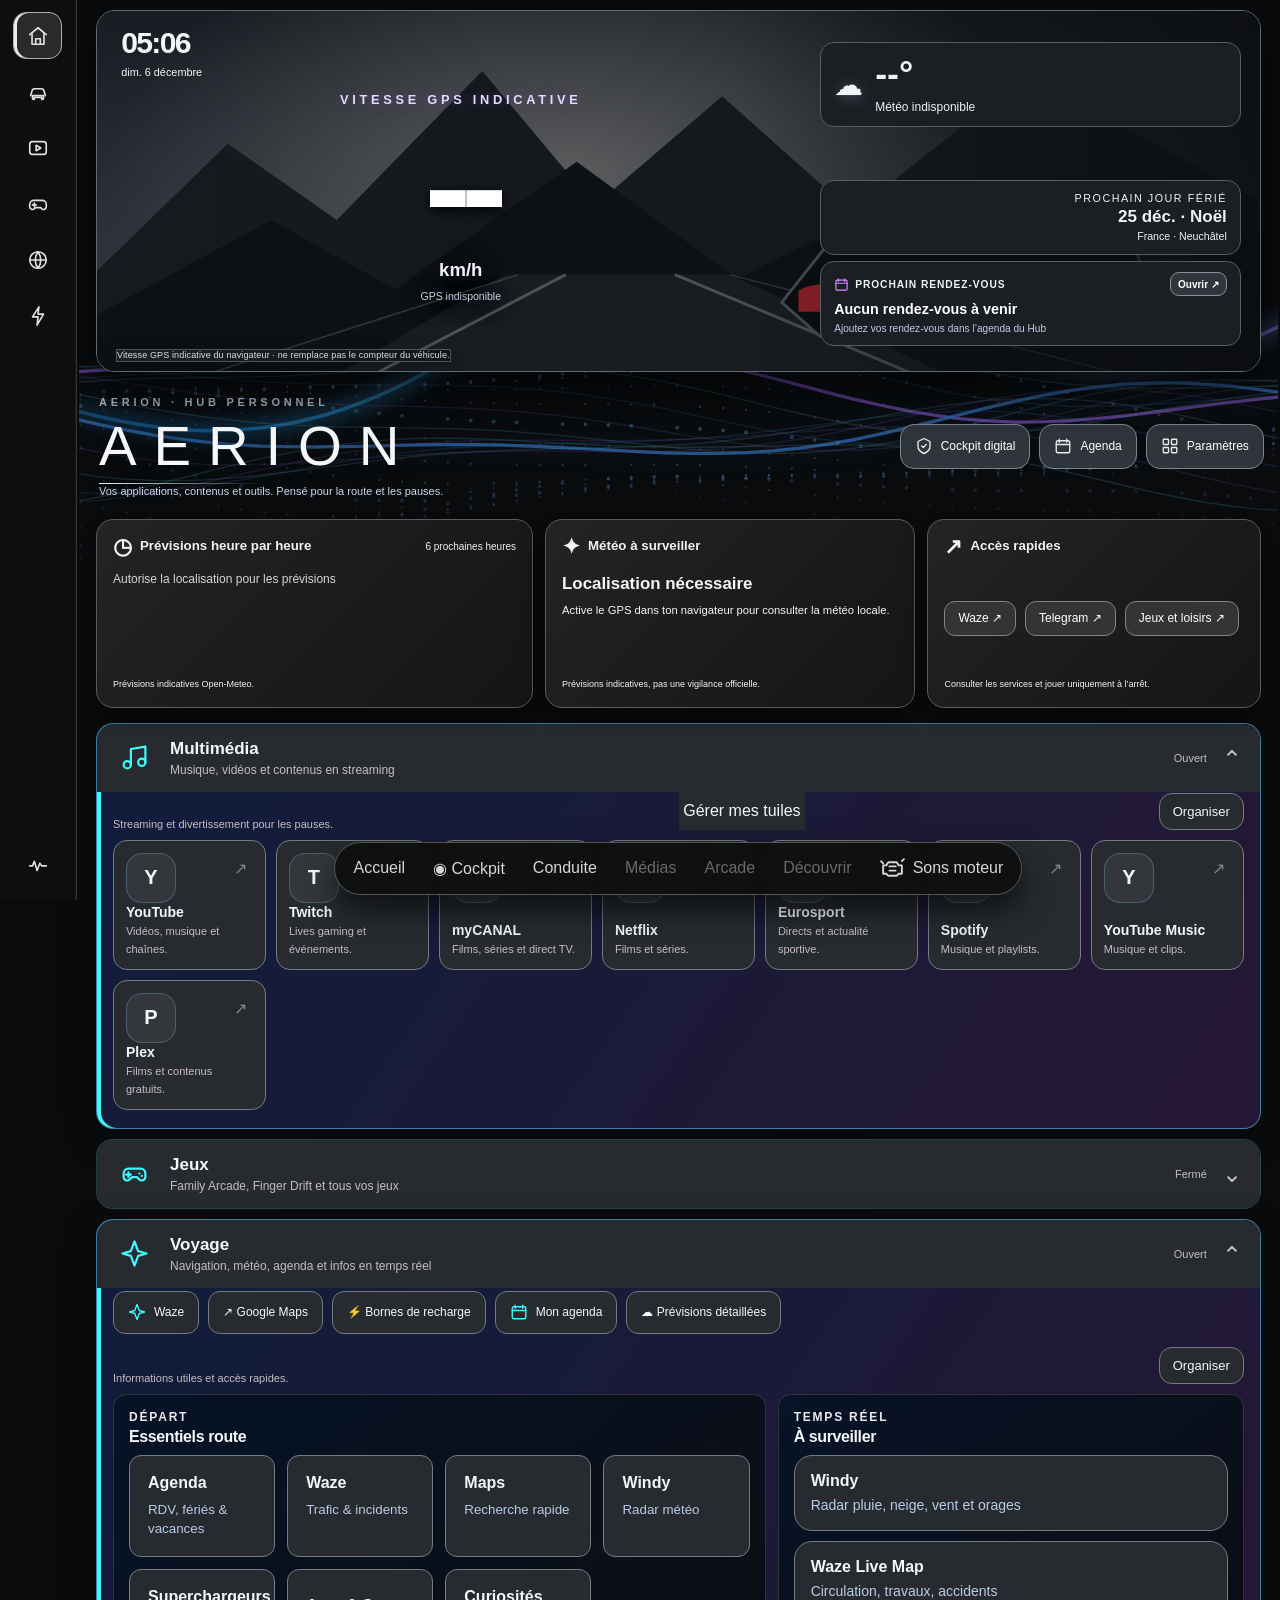
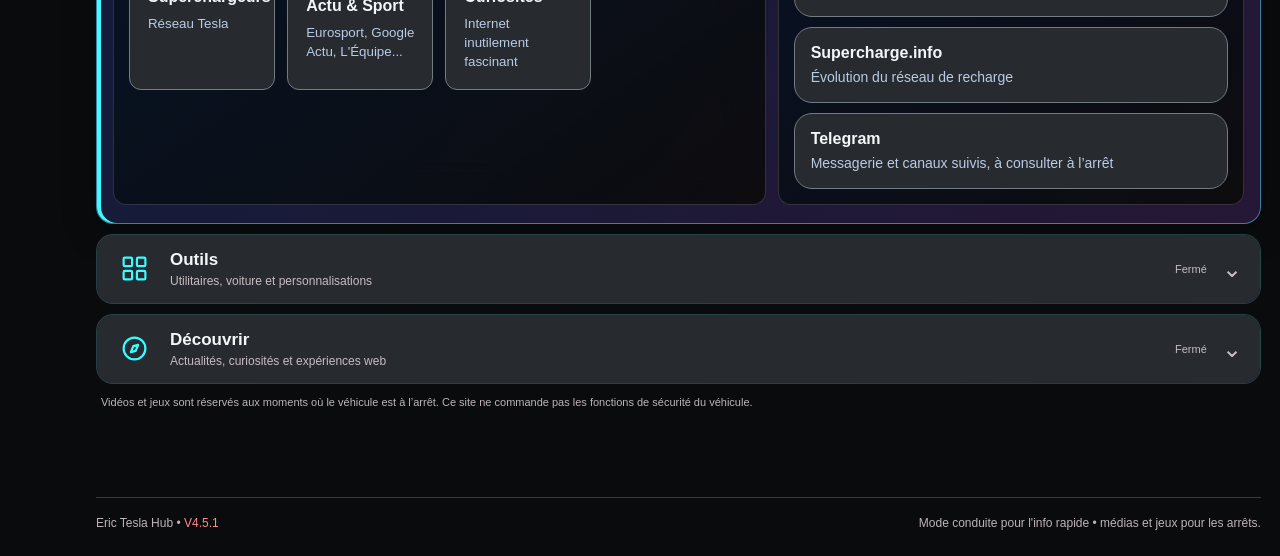
==== commit ba013cba: "Release AERION V8.3 dark silver visual overhaul to production" ====
--- a/index.html
+++ b/index.html
@@ -1,4 +1,4 @@
-<!DOCTYPE html><html lang="fr"><head><meta charset="UTF-8"><meta name="viewport" content="width=device-width,initial-scale=1,viewport-fit=cover"><meta name="theme-color" content="#101214"><title>AERION</title><meta name="application-name" content="AERION"><meta name="apple-mobile-web-app-title" content="AERION"><meta name="apple-mobile-web-app-capable" content="yes"><meta name="apple-mobile-web-app-status-bar-style" content="black-translucent"><meta name="description" content="AERION, votre interface personnelle pour la route, la météo, l’agenda et les loisirs."><link rel="icon" type="image/png" sizes="180x180" href="assets/aerion-icon.png?v=7.0"><link rel="apple-touch-icon" sizes="180x180" href="assets/aerion-icon.png?v=7.0"><link rel="manifest" href="manifest.webmanifest?v=7.0"><link rel="stylesheet" href="styles.css?v=4.6"><link rel="stylesheet" href="v44.css?v=4.6"><link rel="stylesheet" href="v45.css?v=4.6"><link rel="stylesheet" href="v47.css?v=4.7"><link rel="stylesheet" href="v48.css?v=4.8"><link rel="stylesheet" href="v51-cockpit.css?v=5.1"><link rel="stylesheet" href="v52-widgets.css?v=5.2"><link rel="stylesheet" href="v53-cockpit.css?v=5.3"><link rel="stylesheet" href="v61.css?v=6.1"><link rel="stylesheet" href="v63-digital.css?v=6.4"><link rel="stylesheet" href="v65-digital.css?v=6.5"><link rel="stylesheet" href="v66.css?v=6.6"><link rel="stylesheet" href="v67-brand.css?v=6.7"><link rel="stylesheet" href="v68-velom-theme.css?v=6.8"><link rel="stylesheet" href="v69-cockpit.css?v=6.9.1"><link rel="stylesheet" href="v70-aerion.css?v=7.0"><link rel="stylesheet" href="v71-cluster.css?v=7.1"><link rel="stylesheet" href="v72-reference.css?v=7.2"><link rel="stylesheet" href="v72-cockpit.css?v=7.2"><link rel="stylesheet" href="v72-retro.css?v=7.2"><link rel="stylesheet" href="v73-layout.css?v=7.3"><link rel="stylesheet" href="v8-minimal.css?v=8.0"><link rel="stylesheet" href="v81-obsidian.css?v=8.1"><link rel="stylesheet" href="v82-clean.css?v=8.2"><style id="v61-core-fallback">body.v6-ready .shell{display:grid;grid-template-columns:76px minmax(0,1fr);width:100%}body.v6-ready .main{width:100%;min-width:0;max-width:none;margin:0}body.v6-ready #v6Dashboard{display:block;width:100%;min-width:0}body.v6-ready #v6Dashboard>.v6Banner{width:100%;box-sizing:border-box}body.v6-ready #v6DrawerList .entertainmentSection,body.v6-ready #v6DrawerList .driveSection{display:block!important}@media (orientation:portrait) and (max-width:850px){body.v6-ready .shell{grid-template-columns:minmax(0,1fr)}body.v6-ready .sidebar{position:fixed;top:auto;bottom:8px;left:8px;right:8px;height:auto;flex-direction:row}}</style></head><body>
+<!DOCTYPE html><html lang="fr"><head><meta charset="UTF-8"><meta name="viewport" content="width=device-width,initial-scale=1,viewport-fit=cover"><meta name="theme-color" content="#101214"><title>AERION</title><meta name="application-name" content="AERION"><meta name="apple-mobile-web-app-title" content="AERION"><meta name="apple-mobile-web-app-capable" content="yes"><meta name="apple-mobile-web-app-status-bar-style" content="black-translucent"><meta name="description" content="AERION, votre interface personnelle pour la route, la météo, l’agenda et les loisirs."><link rel="icon" type="image/png" sizes="180x180" href="assets/aerion-icon.png?v=7.0"><link rel="apple-touch-icon" sizes="180x180" href="assets/aerion-icon.png?v=7.0"><link rel="manifest" href="manifest.webmanifest?v=7.0"><link rel="stylesheet" href="styles.css?v=4.6"><link rel="stylesheet" href="v44.css?v=4.6"><link rel="stylesheet" href="v45.css?v=4.6"><link rel="stylesheet" href="v47.css?v=4.7"><link rel="stylesheet" href="v48.css?v=4.8"><link rel="stylesheet" href="v51-cockpit.css?v=5.1"><link rel="stylesheet" href="v52-widgets.css?v=5.2"><link rel="stylesheet" href="v53-cockpit.css?v=5.3"><link rel="stylesheet" href="v61.css?v=6.1"><link rel="stylesheet" href="v63-digital.css?v=6.4"><link rel="stylesheet" href="v65-digital.css?v=6.5"><link rel="stylesheet" href="v66.css?v=6.6"><link rel="stylesheet" href="v67-brand.css?v=6.7"><link rel="stylesheet" href="v68-velom-theme.css?v=6.8"><link rel="stylesheet" href="v69-cockpit.css?v=6.9.1"><link rel="stylesheet" href="v70-aerion.css?v=7.0"><link rel="stylesheet" href="v71-cluster.css?v=7.1"><link rel="stylesheet" href="v72-reference.css?v=7.2"><link rel="stylesheet" href="v72-cockpit.css?v=7.2"><link rel="stylesheet" href="v72-retro.css?v=7.2"><link rel="stylesheet" href="v73-layout.css?v=7.3"><link rel="stylesheet" href="v8-minimal.css?v=8.0"><link rel="stylesheet" href="v81-obsidian.css?v=8.1"><link rel="stylesheet" href="v82-clean.css?v=8.2"><link rel="stylesheet" href="v83-finish.css?v=8.3"><style id="v61-core-fallback">body.v6-ready .shell{display:grid;grid-template-columns:76px minmax(0,1fr);width:100%}body.v6-ready .main{width:100%;min-width:0;max-width:none;margin:0}body.v6-ready #v6Dashboard{display:block;width:100%;min-width:0}body.v6-ready #v6Dashboard>.v6Banner{width:100%;box-sizing:border-box}body.v6-ready #v6DrawerList .entertainmentSection,body.v6-ready #v6DrawerList .driveSection{display:block!important}@media (orientation:portrait) and (max-width:850px){body.v6-ready .shell{grid-template-columns:minmax(0,1fr)}body.v6-ready .sidebar{position:fixed;top:auto;bottom:8px;left:8px;right:8px;height:auto;flex-direction:row}}</style></head><body>
 <div class="ambient" aria-hidden="true"><span class="orb orb-a"></span><span class="orb orb-b"></span><span class="orb orb-c"></span><span class="grid-glow"></span></div>
 <div class="shell"><aside class="sidebar">
 <button class="nav active" data-go="home" title="Accueil"><svg viewBox="0 0 24 24"><path d="M3 10.5 12 3l9 7.5"/><path d="M5.5 9.5V21h13V9.5"/><path d="M9.5 21v-6h5v6"/></svg></button>
--- a/v83-finish.css
+++ b/v83-finish.css
@@ -0,0 +1,31 @@
+/* AERION V8.3 · definitive monochrome presentation, preserving live data. */
+:root{--a72-pink:#eef0f3!important;--a72-cyan:#e4e7eb!important;--a72-purple:#a9afb8!important}
+body.v6-ready #v6Dashboard.v72Retro .v6Titlebar .v6Eyebrow{color:#aeb5bd!important;letter-spacing:.34em!important;font-weight:600!important}
+body.v6-ready #v6Dashboard.v72Retro .velomBrand{position:relative!important;display:flex!important;align-items:center!important;min-height:70px!important}
+body.v6-ready #v6Dashboard.v72Retro .velomBrand img{display:none!important}
+body.v6-ready #v6Dashboard.v72Retro .velomBrand::before{content:"AERION";font-family:Arial,Helvetica,sans-serif!important;font-size:clamp(31px,4.4vw,64px)!important;font-weight:300!important;letter-spacing:.30em!important;line-height:1.15!important;color:#f6f7f8!important;text-shadow:0 2px 18px #0009!important}
+body.v6-ready #v6Dashboard.v72Retro .velomBrand::after{content:"";position:absolute!important;left:0;bottom:1px;width:clamp(80px,13vw,180px);height:1px;background:linear-gradient(90deg,#f5f6f7,transparent)!important}
+body.v6-ready #v6Dashboard.v72Retro .v6TitleActions button{background:#24282c!important;background-image:none!important;border:1px solid #646b74!important;color:#fff!important;box-shadow:none!important}
+body.v6-ready #v6Dashboard.v72Retro .v6TitleActions button svg{color:#e7eaee!important;stroke:#e7eaee!important}
+body.v6-ready #v6Dashboard.v72Retro .v6Banner{background:#111418!important;border:1px solid #626970!important}
+body.v6-ready #v6Dashboard.v72Retro .v6Sky{background:linear-gradient(90deg,#10131622,#10131644 55%,#0b0d10dd),url('assets/aerion-obsidian-road.svg?v=8.1') center/cover no-repeat!important}
+body.v6-ready #v6Dashboard.v72Retro .v6BannerRight > :is(.v6BannerWeather,.v6Journey,.v6Next,.v72HeaderAgenda,.v72Holiday),body.v6-ready #v6Dashboard.v72Retro .v72Panel{background:#1b1f23!important;background-image:none!important;border:1px solid #555d65!important;color:#f3f4f5!important;box-shadow:none!important}
+body.v6-ready #v6Dashboard.v72Retro .v72Panel :is(button,a),body.v6-ready #v6Dashboard.v72Retro .v6TitleActions :is(button,a){background:#30353b!important;background-image:none!important;border-color:#7c848d!important;color:#fff!important}
+body.v6-ready #v6Dashboard.v72Retro .v72Panel :is(.v72PanelGlyph,header strong,header small),body.v6-ready #v6Dashboard.v72Retro .v6BannerRight :is(span,strong,small){color:#f0f2f4!important}
+body.v6-ready #v6Dashboard.v72Retro .v72Panel *{text-shadow:none!important}
+body.v6-ready #v6Dashboard.v72Retro .v72DashboardExtras{filter:grayscale(1)!important}
+body.v6-ready .dock{filter:grayscale(1)!important}
+body.v6-ready .sidebar{filter:grayscale(1)!important}
+#immersiveCockpit#immersiveCockpit[data-cockpit-style="J"].v8Luxe{background:#0b0d10!important;background-image:none!important}
+#immersiveCockpit#immersiveCockpit[data-cockpit-style="J"].v8Luxe::before{background:radial-gradient(ellipse at 50% 40%,#33394155,transparent 65%),linear-gradient(180deg,#13171b,#090b0d)!important;opacity:1!important}
+#immersiveCockpit#immersiveCockpit[data-cockpit-style="J"].v8Luxe .cockpitMain{background:#101316!important;filter:grayscale(1)!important;box-shadow:0 18px 55px #000b,0 0 0 1px #636a72!important}
+#immersiveCockpit#immersiveCockpit[data-cockpit-style="J"].v8Luxe .cockpitMain::before{background:conic-gradient(from 225deg,#f0f2f5 0%,#a8afb7 var(--v69-speed,0%),#30363c var(--v69-speed,0%) 100%)!important}
+#immersiveCockpit#immersiveCockpit[data-cockpit-style="J"].v8Luxe .cockpitMain::after{background:#101316!important}
+#immersiveCockpit#immersiveCockpit[data-cockpit-style="J"].v8Luxe .cockpitTop .cockpitBrand strong{color:#fff!important;font-weight:400!important;letter-spacing:.32em!important}
+#immersiveCockpit#immersiveCockpit[data-cockpit-style="J"].v8Luxe .v52Stage > .v65Weather{background:#1b1f23!important;background-image:none!important;border:1px solid #69717a!important;box-shadow:none!important;filter:grayscale(1)!important}
+#immersiveCockpit#immersiveCockpit[data-cockpit-style="J"].v8Luxe .v52Stage > .v52Today{background:#1b1f23!important;background-image:none!important;box-shadow:none!important}
+#immersiveCockpit#immersiveCockpit[data-cockpit-style="J"].v8Luxe .v52Stage > .v73Telegram{background:#1e2328!important;background-image:none!important;border:1px solid #737c85!important;box-shadow:0 8px 24px #0008!important;filter:grayscale(1)!important}
+#immersiveCockpit#immersiveCockpit[data-cockpit-style="J"].v8Luxe .v52Stage > .v52Agenda,
+#immersiveCockpit#immersiveCockpit[data-cockpit-style="J"].v8Luxe .v52Stage > .v70RiskCard,
+#immersiveCockpit#immersiveCockpit[data-cockpit-style="J"].v8Luxe .v69ForecastBar{display:none!important}
+@media(orientation:landscape) and (max-height:590px){#immersiveCockpit#immersiveCockpit[data-cockpit-style="J"].v8Luxe .cockpitMain{--a72-dial:min(51vh,31vw,290px)!important}}
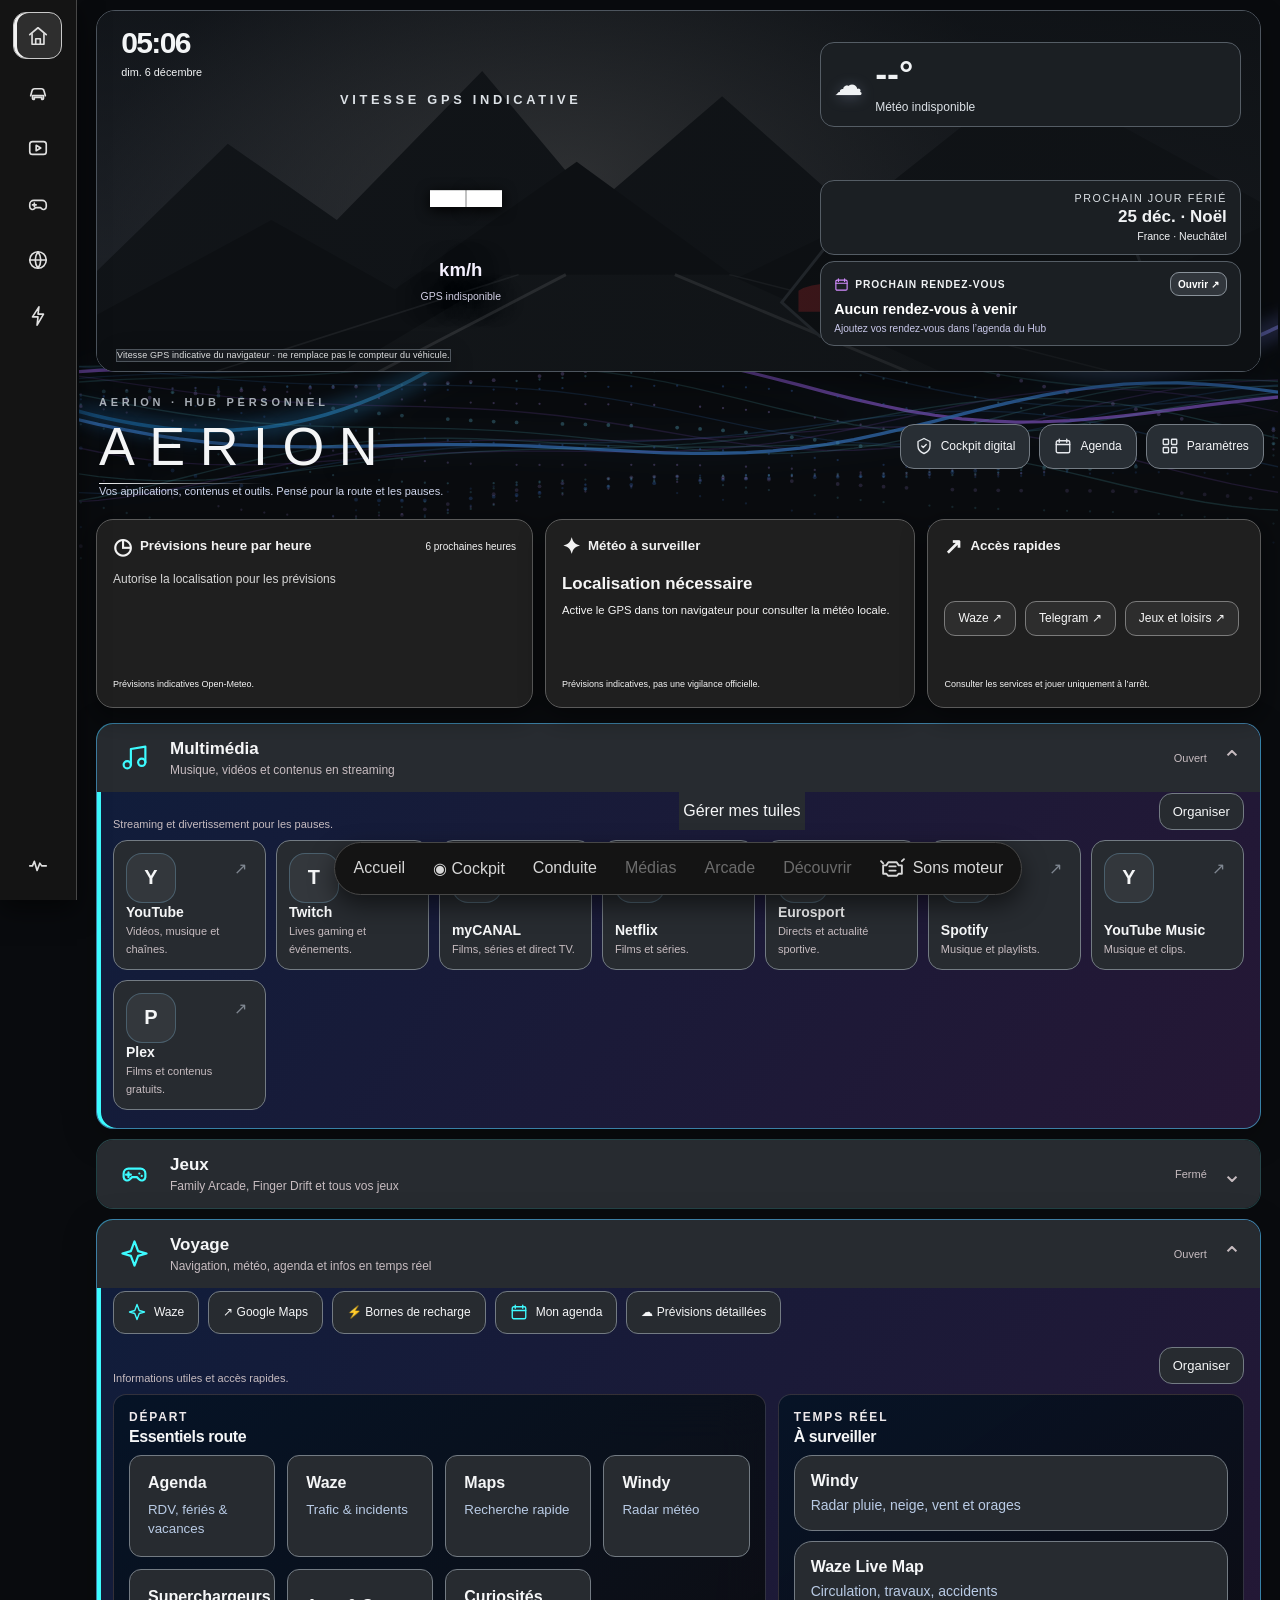
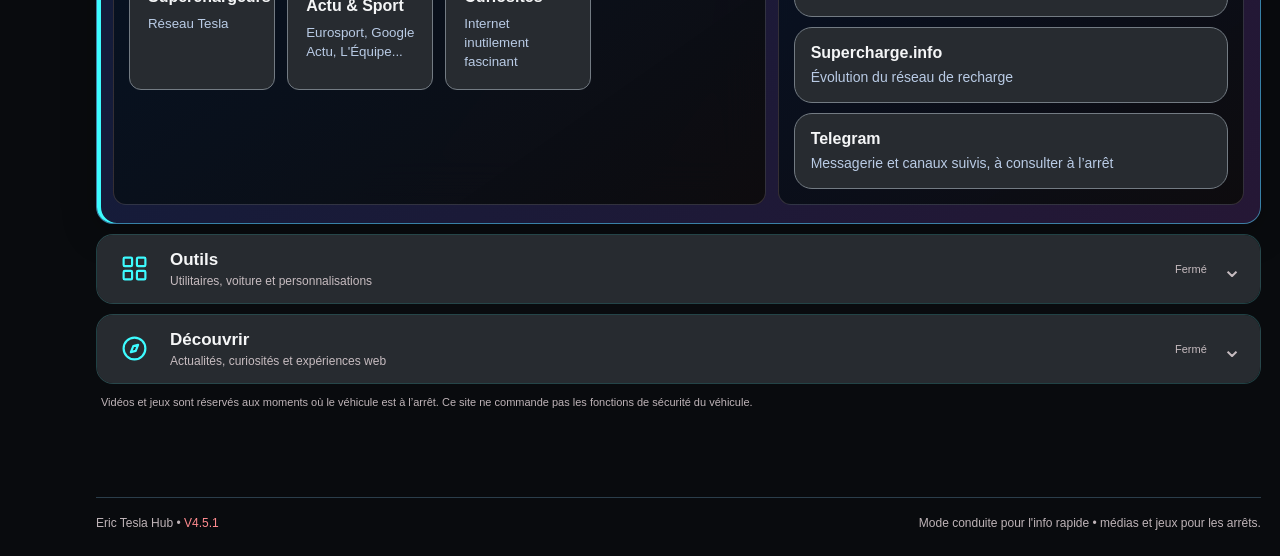
==== commit db4f7c02: "Publish AERION V8.4 cockpit and hub polish" ====
--- a/index.html
+++ b/index.html
@@ -1,4 +1,4 @@
-<!DOCTYPE html><html lang="fr"><head><meta charset="UTF-8"><meta name="viewport" content="width=device-width,initial-scale=1,viewport-fit=cover"><meta name="theme-color" content="#101214"><title>AERION</title><meta name="application-name" content="AERION"><meta name="apple-mobile-web-app-title" content="AERION"><meta name="apple-mobile-web-app-capable" content="yes"><meta name="apple-mobile-web-app-status-bar-style" content="black-translucent"><meta name="description" content="AERION, votre interface personnelle pour la route, la météo, l’agenda et les loisirs."><link rel="icon" type="image/png" sizes="180x180" href="assets/aerion-icon.png?v=7.0"><link rel="apple-touch-icon" sizes="180x180" href="assets/aerion-icon.png?v=7.0"><link rel="manifest" href="manifest.webmanifest?v=7.0"><link rel="stylesheet" href="styles.css?v=4.6"><link rel="stylesheet" href="v44.css?v=4.6"><link rel="stylesheet" href="v45.css?v=4.6"><link rel="stylesheet" href="v47.css?v=4.7"><link rel="stylesheet" href="v48.css?v=4.8"><link rel="stylesheet" href="v51-cockpit.css?v=5.1"><link rel="stylesheet" href="v52-widgets.css?v=5.2"><link rel="stylesheet" href="v53-cockpit.css?v=5.3"><link rel="stylesheet" href="v61.css?v=6.1"><link rel="stylesheet" href="v63-digital.css?v=6.4"><link rel="stylesheet" href="v65-digital.css?v=6.5"><link rel="stylesheet" href="v66.css?v=6.6"><link rel="stylesheet" href="v67-brand.css?v=6.7"><link rel="stylesheet" href="v68-velom-theme.css?v=6.8"><link rel="stylesheet" href="v69-cockpit.css?v=6.9.1"><link rel="stylesheet" href="v70-aerion.css?v=7.0"><link rel="stylesheet" href="v71-cluster.css?v=7.1"><link rel="stylesheet" href="v72-reference.css?v=7.2"><link rel="stylesheet" href="v72-cockpit.css?v=7.2"><link rel="stylesheet" href="v72-retro.css?v=7.2"><link rel="stylesheet" href="v73-layout.css?v=7.3"><link rel="stylesheet" href="v8-minimal.css?v=8.0"><link rel="stylesheet" href="v81-obsidian.css?v=8.1"><link rel="stylesheet" href="v82-clean.css?v=8.2"><link rel="stylesheet" href="v83-finish.css?v=8.3"><style id="v61-core-fallback">body.v6-ready .shell{display:grid;grid-template-columns:76px minmax(0,1fr);width:100%}body.v6-ready .main{width:100%;min-width:0;max-width:none;margin:0}body.v6-ready #v6Dashboard{display:block;width:100%;min-width:0}body.v6-ready #v6Dashboard>.v6Banner{width:100%;box-sizing:border-box}body.v6-ready #v6DrawerList .entertainmentSection,body.v6-ready #v6DrawerList .driveSection{display:block!important}@media (orientation:portrait) and (max-width:850px){body.v6-ready .shell{grid-template-columns:minmax(0,1fr)}body.v6-ready .sidebar{position:fixed;top:auto;bottom:8px;left:8px;right:8px;height:auto;flex-direction:row}}</style></head><body>
+<!DOCTYPE html><html lang="fr"><head><meta charset="UTF-8"><meta name="viewport" content="width=device-width,initial-scale=1,viewport-fit=cover"><meta name="theme-color" content="#101214"><title>AERION</title><meta name="application-name" content="AERION"><meta name="apple-mobile-web-app-title" content="AERION"><meta name="apple-mobile-web-app-capable" content="yes"><meta name="apple-mobile-web-app-status-bar-style" content="black-translucent"><meta name="description" content="AERION, votre interface personnelle pour la route, la météo, l’agenda et les loisirs."><link rel="icon" type="image/png" sizes="180x180" href="assets/aerion-icon.png?v=7.0"><link rel="apple-touch-icon" sizes="180x180" href="assets/aerion-icon.png?v=7.0"><link rel="manifest" href="manifest.webmanifest?v=7.0"><link rel="stylesheet" href="styles.css?v=4.6"><link rel="stylesheet" href="v44.css?v=4.6"><link rel="stylesheet" href="v45.css?v=4.6"><link rel="stylesheet" href="v47.css?v=4.7"><link rel="stylesheet" href="v48.css?v=4.8"><link rel="stylesheet" href="v51-cockpit.css?v=5.1"><link rel="stylesheet" href="v52-widgets.css?v=5.2"><link rel="stylesheet" href="v53-cockpit.css?v=5.3"><link rel="stylesheet" href="v61.css?v=6.1"><link rel="stylesheet" href="v63-digital.css?v=6.4"><link rel="stylesheet" href="v65-digital.css?v=6.5"><link rel="stylesheet" href="v66.css?v=6.6"><link rel="stylesheet" href="v67-brand.css?v=6.7"><link rel="stylesheet" href="v68-velom-theme.css?v=6.8"><link rel="stylesheet" href="v69-cockpit.css?v=6.9.1"><link rel="stylesheet" href="v70-aerion.css?v=7.0"><link rel="stylesheet" href="v71-cluster.css?v=7.1"><link rel="stylesheet" href="v72-reference.css?v=7.2"><link rel="stylesheet" href="v72-cockpit.css?v=7.2"><link rel="stylesheet" href="v72-retro.css?v=7.2"><link rel="stylesheet" href="v73-layout.css?v=7.3"><link rel="stylesheet" href="v8-minimal.css?v=8.0"><link rel="stylesheet" href="v81-obsidian.css?v=8.1"><link rel="stylesheet" href="v82-clean.css?v=8.2"><link rel="stylesheet" href="v83-finish.css?v=8.3"><link rel="stylesheet" href="v84-premium.css?v=8.4"><style id="v61-core-fallback">body.v6-ready .shell{display:grid;grid-template-columns:76px minmax(0,1fr);width:100%}body.v6-ready .main{width:100%;min-width:0;max-width:none;margin:0}body.v6-ready #v6Dashboard{display:block;width:100%;min-width:0}body.v6-ready #v6Dashboard>.v6Banner{width:100%;box-sizing:border-box}body.v6-ready #v6DrawerList .entertainmentSection,body.v6-ready #v6DrawerList .driveSection{display:block!important}@media (orientation:portrait) and (max-width:850px){body.v6-ready .shell{grid-template-columns:minmax(0,1fr)}body.v6-ready .sidebar{position:fixed;top:auto;bottom:8px;left:8px;right:8px;height:auto;flex-direction:row}}</style></head><body>
 <div class="ambient" aria-hidden="true"><span class="orb orb-a"></span><span class="orb orb-b"></span><span class="orb orb-c"></span><span class="grid-glow"></span></div>
 <div class="shell"><aside class="sidebar">
 <button class="nav active" data-go="home" title="Accueil"><svg viewBox="0 0 24 24"><path d="M3 10.5 12 3l9 7.5"/><path d="M5.5 9.5V21h13V9.5"/><path d="M9.5 21v-6h5v6"/></svg></button>
--- a/v84-premium.css
+++ b/v84-premium.css
@@ -0,0 +1,26 @@
+/* AERION V8.4 · coherent graphite finish. No rectangular speed container. */
+:root{--a72-pink:#f4f5f6!important;--a72-cyan:#e4e7eb!important;--a72-purple:#aeb4bc!important}
+body.v6-ready,body.v6-ready .main{background-color:#090b0e!important}
+body.v6-ready .ambient{display:none!important}
+body.v6-ready .sidebar,body.v6-ready .dock{background:#111418!important;background-image:none!important;border-color:#414850!important;box-shadow:0 10px 24px #0008!important}
+body.v6-ready .sidebar .nav.active,body.v6-ready .dock .dockBtn.active{background:#2a2e34!important;background-image:none!important;border-color:#c6cbd0!important;box-shadow:inset 3px 0 #f0f2f4!important;color:#fff!important}
+body.v6-ready #v6Dashboard.v72Retro .v6Titlebar .velomBrand img{display:none!important}
+body.v6-ready #v6Dashboard.v72Retro .v6Titlebar .velomBrand{font-size:0!important}
+body.v6-ready #v6Dashboard.v72Retro .v6Titlebar .velomBrand::before{content:"AERION";font:300 clamp(34px,4.2vw,61px)/1.2 Arial,Helvetica,sans-serif!important;letter-spacing:.27em!important;color:#f4f5f6!important}
+body.v6-ready #v6Dashboard.v72Retro .v6Banner,body.v6-ready #v6Dashboard.v72Retro .v72Panel{background:#171b20!important;background-image:none!important;border:1px solid #4d555e!important;box-shadow:0 12px 32px #0005!important}
+body.v6-ready #v6Dashboard.v72Retro .v6Sky{background:linear-gradient(110deg,#0d101390,#0d1013d9),url('assets/aerion-obsidian-road.svg?v=8.1') center/cover no-repeat!important}
+body.v6-ready #v6Dashboard.v72Retro .v6BannerRight > *,body.v6-ready #v6Dashboard.v72Retro .v72DashboardExtras .v72Panel{background:#1b2025!important;background-image:none!important;border:1px solid #535b64!important;color:#f3f5f7!important}
+body.v6-ready #v6Dashboard.v72Retro :is(.v6TitleActions,.v72QuickButtons) :is(button,a){background:#282e34!important;background-image:none!important;border-color:#747c84!important;color:#f5f6f8!important;box-shadow:none!important}
+body.v6-ready #v6Dashboard.v72Retro :is(.v72PanelGlyph,.v6Eyebrow,.v6BannerCenter>span,.v6BannerRight small){color:#dce1e6!important;text-shadow:none!important}
+#immersiveCockpit#immersiveCockpit[data-cockpit-style="J"].v8Luxe{background:#090c0f!important;background-image:none!important}
+#immersiveCockpit#immersiveCockpit[data-cockpit-style="J"].v8Luxe::before{background:radial-gradient(ellipse at 50% 48%,#28303980,transparent 66%),linear-gradient(#12171c,#080a0c)!important;opacity:1!important}
+#immersiveCockpit#immersiveCockpit[data-cockpit-style="J"].v8Luxe .cockpitMain{background:transparent!important;background-image:none!important;border:0!important;border-radius:0!important;outline:0!important;box-shadow:none!important;filter:none!important;overflow:visible!important}
+#immersiveCockpit#immersiveCockpit[data-cockpit-style="J"].v8Luxe .cockpitMain::before,
+#immersiveCockpit#immersiveCockpit[data-cockpit-style="J"].v8Luxe .cockpitMain::after{content:none!important;display:none!important;border:0!important;box-shadow:none!important}
+#immersiveCockpit#immersiveCockpit[data-cockpit-style="J"].v8Luxe .cockpitDial.v69SpeedDial{position:relative!important;width:100%!important;height:100%!important;border-radius:50%!important;background:radial-gradient(circle,#181e25 0%,#0c1015 69%,#0b0e12 100%)!important;border:1px solid #7b858e!important;box-shadow:0 0 0 3px #151a1f,0 0 0 5px #4b545d,inset 0 0 22px #0009!important;filter:none!important}
+#immersiveCockpit#immersiveCockpit[data-cockpit-style="J"].v8Luxe .cockpitDial.v69SpeedDial::before{filter:none!important;box-shadow:none!important}
+#immersiveCockpit#immersiveCockpit[data-cockpit-style="J"].v8Luxe .cockpitDial.v69SpeedDial::after{box-shadow:none!important}
+#immersiveCockpit#immersiveCockpit[data-cockpit-style="J"].v8Luxe .cockpitCurrentNum{color:#fff!important;text-shadow:none!important}
+#immersiveCockpit#immersiveCockpit[data-cockpit-style="J"].v8Luxe .v52Stage > :is(.v65Weather,.v52Today,.v73Telegram){background:#1a1e23!important;background-image:none!important;border-color:#636c75!important;box-shadow:0 8px 20px #0006!important;filter:grayscale(1)!important}
+#immersiveCockpit#immersiveCockpit[data-cockpit-style="J"].v8Luxe .v52Stage > :is(.v52Agenda,.v70RiskCard),#immersiveCockpit#immersiveCockpit[data-cockpit-style="J"].v8Luxe .v69ForecastBar{display:none!important}
+@media(orientation:landscape) and (max-height:590px){#immersiveCockpit#immersiveCockpit[data-cockpit-style="J"].v8Luxe .cockpitMain{--a72-dial:min(49vh,30vw,275px)!important}}
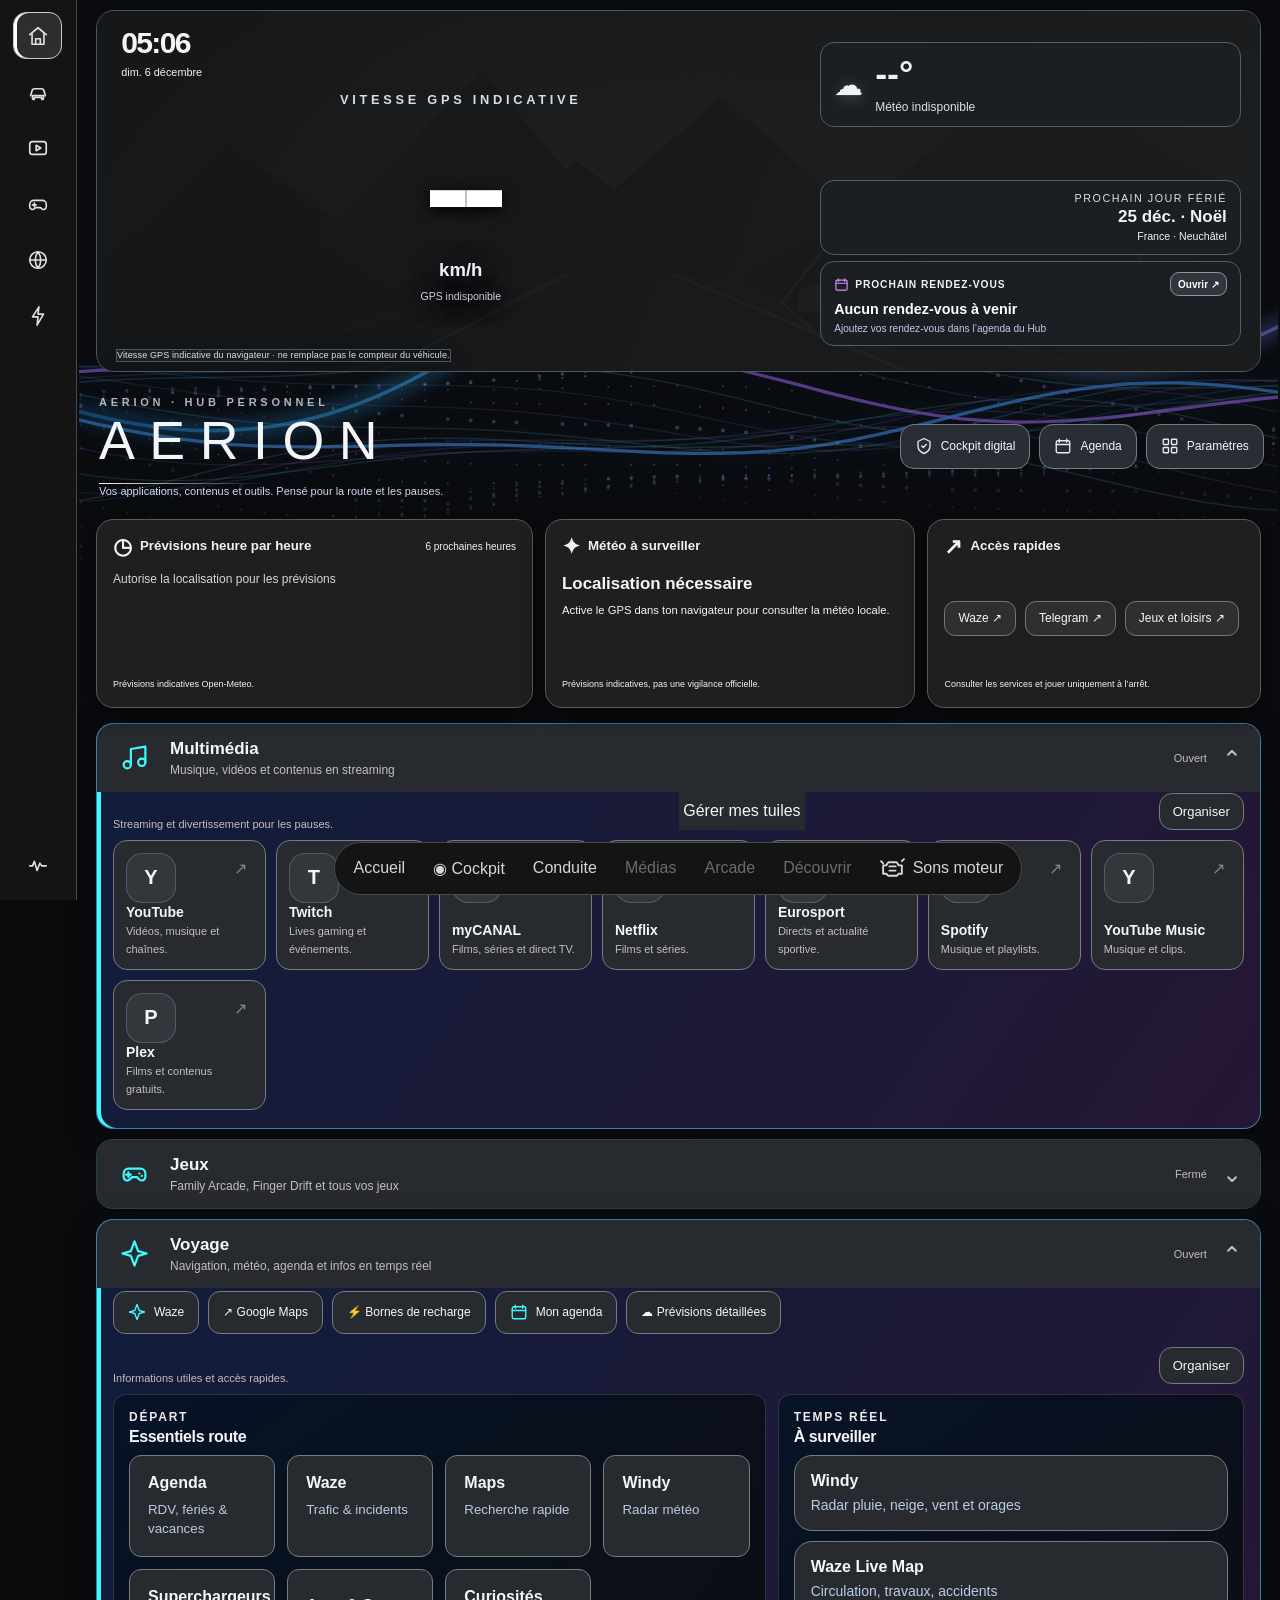
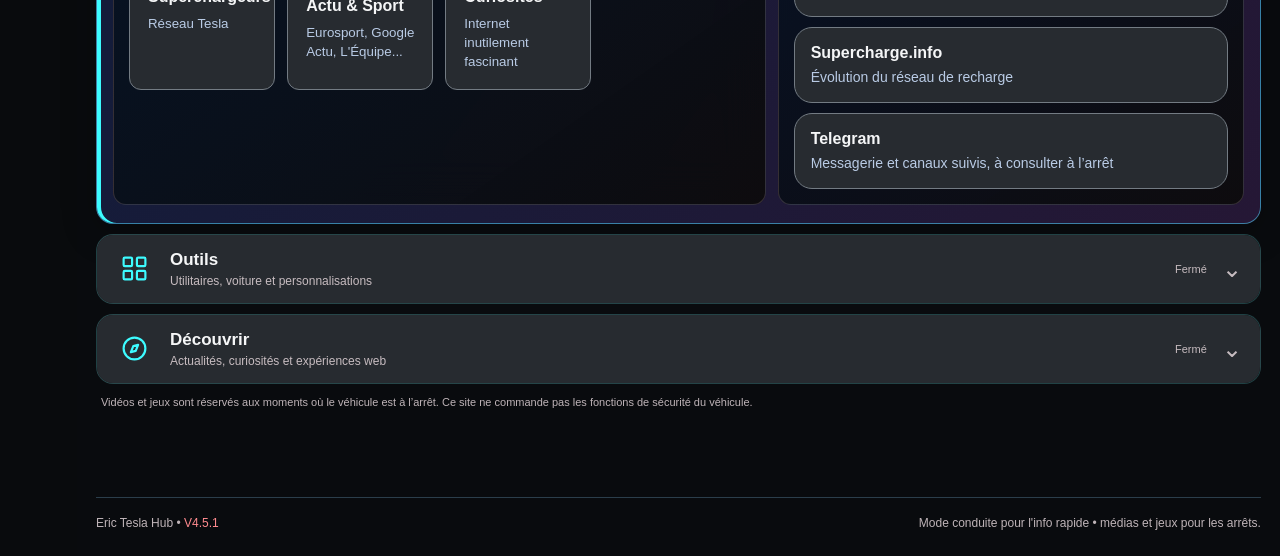
==== commit bd0d245f: "Release AERION V9 fresh interface on GitHub Pages and Vercel" ====
--- a/index.html
+++ b/index.html
@@ -1,4 +1,4 @@
-<!DOCTYPE html><html lang="fr"><head><meta charset="UTF-8"><meta name="viewport" content="width=device-width,initial-scale=1,viewport-fit=cover"><meta name="theme-color" content="#101214"><title>AERION</title><meta name="application-name" content="AERION"><meta name="apple-mobile-web-app-title" content="AERION"><meta name="apple-mobile-web-app-capable" content="yes"><meta name="apple-mobile-web-app-status-bar-style" content="black-translucent"><meta name="description" content="AERION, votre interface personnelle pour la route, la météo, l’agenda et les loisirs."><link rel="icon" type="image/png" sizes="180x180" href="assets/aerion-icon.png?v=7.0"><link rel="apple-touch-icon" sizes="180x180" href="assets/aerion-icon.png?v=7.0"><link rel="manifest" href="manifest.webmanifest?v=7.0"><link rel="stylesheet" href="styles.css?v=4.6"><link rel="stylesheet" href="v44.css?v=4.6"><link rel="stylesheet" href="v45.css?v=4.6"><link rel="stylesheet" href="v47.css?v=4.7"><link rel="stylesheet" href="v48.css?v=4.8"><link rel="stylesheet" href="v51-cockpit.css?v=5.1"><link rel="stylesheet" href="v52-widgets.css?v=5.2"><link rel="stylesheet" href="v53-cockpit.css?v=5.3"><link rel="stylesheet" href="v61.css?v=6.1"><link rel="stylesheet" href="v63-digital.css?v=6.4"><link rel="stylesheet" href="v65-digital.css?v=6.5"><link rel="stylesheet" href="v66.css?v=6.6"><link rel="stylesheet" href="v67-brand.css?v=6.7"><link rel="stylesheet" href="v68-velom-theme.css?v=6.8"><link rel="stylesheet" href="v69-cockpit.css?v=6.9.1"><link rel="stylesheet" href="v70-aerion.css?v=7.0"><link rel="stylesheet" href="v71-cluster.css?v=7.1"><link rel="stylesheet" href="v72-reference.css?v=7.2"><link rel="stylesheet" href="v72-cockpit.css?v=7.2"><link rel="stylesheet" href="v72-retro.css?v=7.2"><link rel="stylesheet" href="v73-layout.css?v=7.3"><link rel="stylesheet" href="v8-minimal.css?v=8.0"><link rel="stylesheet" href="v81-obsidian.css?v=8.1"><link rel="stylesheet" href="v82-clean.css?v=8.2"><link rel="stylesheet" href="v83-finish.css?v=8.3"><link rel="stylesheet" href="v84-premium.css?v=8.4"><style id="v61-core-fallback">body.v6-ready .shell{display:grid;grid-template-columns:76px minmax(0,1fr);width:100%}body.v6-ready .main{width:100%;min-width:0;max-width:none;margin:0}body.v6-ready #v6Dashboard{display:block;width:100%;min-width:0}body.v6-ready #v6Dashboard>.v6Banner{width:100%;box-sizing:border-box}body.v6-ready #v6DrawerList .entertainmentSection,body.v6-ready #v6DrawerList .driveSection{display:block!important}@media (orientation:portrait) and (max-width:850px){body.v6-ready .shell{grid-template-columns:minmax(0,1fr)}body.v6-ready .sidebar{position:fixed;top:auto;bottom:8px;left:8px;right:8px;height:auto;flex-direction:row}}</style></head><body>
+<!DOCTYPE html><html lang="fr"><head><meta charset="UTF-8"><meta name="viewport" content="width=device-width,initial-scale=1,viewport-fit=cover"><meta name="theme-color" content="#101214"><title>AERION</title><meta name="application-name" content="AERION"><meta name="apple-mobile-web-app-title" content="AERION"><meta name="apple-mobile-web-app-capable" content="yes"><meta name="apple-mobile-web-app-status-bar-style" content="black-translucent"><meta name="description" content="AERION, votre interface personnelle pour la route, la météo, l’agenda et les loisirs."><link rel="icon" type="image/png" sizes="180x180" href="assets/aerion-icon.png?v=7.0"><link rel="apple-touch-icon" sizes="180x180" href="assets/aerion-icon.png?v=7.0"><link rel="manifest" href="manifest.webmanifest?v=7.0"><link rel="stylesheet" href="styles.css?v=4.6"><link rel="stylesheet" href="v44.css?v=4.6"><link rel="stylesheet" href="v45.css?v=4.6"><link rel="stylesheet" href="v47.css?v=4.7"><link rel="stylesheet" href="v48.css?v=4.8"><link rel="stylesheet" href="v51-cockpit.css?v=5.1"><link rel="stylesheet" href="v52-widgets.css?v=5.2"><link rel="stylesheet" href="v53-cockpit.css?v=5.3"><link rel="stylesheet" href="v61.css?v=6.1"><link rel="stylesheet" href="v63-digital.css?v=6.4"><link rel="stylesheet" href="v65-digital.css?v=6.5"><link rel="stylesheet" href="v66.css?v=6.6"><link rel="stylesheet" href="v67-brand.css?v=6.7"><link rel="stylesheet" href="v68-velom-theme.css?v=6.8"><link rel="stylesheet" href="v69-cockpit.css?v=6.9.1"><link rel="stylesheet" href="v70-aerion.css?v=7.0"><link rel="stylesheet" href="v71-cluster.css?v=7.1"><link rel="stylesheet" href="v72-reference.css?v=7.2"><link rel="stylesheet" href="v72-cockpit.css?v=7.2"><link rel="stylesheet" href="v72-retro.css?v=7.2"><link rel="stylesheet" href="v73-layout.css?v=7.3"><link rel="stylesheet" href="v8-minimal.css?v=8.0"><link rel="stylesheet" href="v81-obsidian.css?v=8.1"><link rel="stylesheet" href="v82-clean.css?v=8.2"><link rel="stylesheet" href="v83-finish.css?v=8.3"><link rel="stylesheet" href="v84-premium.css?v=8.4"><link rel="stylesheet" href="v9-interface.css?v=9.0"><style id="v61-core-fallback">body.v6-ready .shell{display:grid;grid-template-columns:76px minmax(0,1fr);width:100%}body.v6-ready .main{width:100%;min-width:0;max-width:none;margin:0}body.v6-ready #v6Dashboard{display:block;width:100%;min-width:0}body.v6-ready #v6Dashboard>.v6Banner{width:100%;box-sizing:border-box}body.v6-ready #v6DrawerList .entertainmentSection,body.v6-ready #v6DrawerList .driveSection{display:block!important}@media (orientation:portrait) and (max-width:850px){body.v6-ready .shell{grid-template-columns:minmax(0,1fr)}body.v6-ready .sidebar{position:fixed;top:auto;bottom:8px;left:8px;right:8px;height:auto;flex-direction:row}}</style></head><body>
 <div class="ambient" aria-hidden="true"><span class="orb orb-a"></span><span class="orb orb-b"></span><span class="orb orb-c"></span><span class="grid-glow"></span></div>
 <div class="shell"><aside class="sidebar">
 <button class="nav active" data-go="home" title="Accueil"><svg viewBox="0 0 24 24"><path d="M3 10.5 12 3l9 7.5"/><path d="M5.5 9.5V21h13V9.5"/><path d="M9.5 21v-6h5v6"/></svg></button>
@@ -19,4 +19,4 @@
 <section id="tools" class="section"><div class="head"><div><h2>Voiture & outils</h2><p>Trajets, météo, plein écran et services web.</p></div><button class="manage" data-manage>Gérer mes tuiles</button></div><div class="grid" id="toolsGrid"></div></section>
 <div class="dock"><button class="dockBtn" data-go="home">Accueil</button><button class="dockBtn" data-go="drive">Conduite</button><button class="dockBtn" data-go="media">Médias</button><button class="dockBtn" data-go="arcade">Arcade</button><button class="dockBtn" data-go="discover">Découvrir</button><a class="dockBtn" href="https://dribe.app/" target="_blank" rel="noopener">Dribe</a></div><div class="footer"><span>AERION • V7.3</span><span>Mode conduite pour l'info rapide • médias et jeux pour les arrêts.</span></div></main></div>
 <div class="modal" id="addModal"><div class="box"><h3>Ajouter un raccourci</h3><div class="row"><label>Nom</label><input id="newName" placeholder="Ex. un site"></div><div class="row"><label>Adresse</label><input id="newUrl" placeholder="https://..."></div><div class="row"><label>Section</label><select id="newSection"><option value="drive">Conduite</option><option value="media">Médias</option><option value="games">Jeux</option><option value="discover">Découvrir</option><option value="tools">Voiture & outils</option></select></div><div class="modalActions"><button class="btn" data-close>Annuler</button><button class="btn primary" id="saveCustom">Ajouter</button></div></div></div>
-<div class="modal" id="manageModal"><div class="box"><h3>Mes raccourcis personnalisés</h3><div id="customList" class="customList"></div><div class="modalActions"><button class="btn" data-close>Fermer</button><button class="btn primary" id="openAdd">Ajouter</button></div></div></div><script src="app-v44.js?v=7.0"></script><script src="v45-patch.js?v=4.6"></script><script src="v46-games.js?v=4.6"></script><script src="v47-weather.js?v=4.7"></script><script src="v47-calendar-holidays.js?v=5.0"></script><script src="v47-calendar.js?v=7.0"></script><script src="v48-ui.js?v=4.8"></script><script>window.HUB_V6_DEFAULT_HOME=true;</script><script src="v51-cockpit.js?v=7.1.1"></script><script src="v52-widgets.js?v=6.4"></script><script src="v53-cockpit.js?v=6.0"></script><script src="v60-hub.js?v=7.2"></script><script src="v65-digital.js?v=7.0"></script><script src="v69-cockpit.js?v=7.0"></script><script src="v71-cluster.js?v=7.1"></script><script src="v72-reference.js?v=7.2"></script><script src="v72-retro.js?v=7.2"></script><script src="v73-layout.js?v=7.3"></script><script src="v8-minimal.js?v=8.0"></script></body></html>+<div class="modal" id="manageModal"><div class="box"><h3>Mes raccourcis personnalisés</h3><div id="customList" class="customList"></div><div class="modalActions"><button class="btn" data-close>Fermer</button><button class="btn primary" id="openAdd">Ajouter</button></div></div></div><script src="app-v44.js?v=7.0"></script><script src="v45-patch.js?v=4.6"></script><script src="v46-games.js?v=4.6"></script><script src="v47-weather.js?v=4.7"></script><script src="v47-calendar-holidays.js?v=5.0"></script><script src="v47-calendar.js?v=7.0"></script><script src="v48-ui.js?v=4.8"></script><script>window.HUB_V6_DEFAULT_HOME=true;</script><script src="v51-cockpit.js?v=7.1.1"></script><script src="v52-widgets.js?v=6.4"></script><script src="v53-cockpit.js?v=6.0"></script><script src="v60-hub.js?v=7.2"></script><script src="v65-digital.js?v=7.0"></script><script src="v69-cockpit.js?v=7.0"></script><script src="v71-cluster.js?v=7.1"></script><script src="v72-reference.js?v=7.2"></script><script src="v72-retro.js?v=7.2"></script><script src="v73-layout.js?v=7.3"></script><script src="v8-minimal.js?v=8.0"></script><script src="v9-interface.js?v=9.0"></script></body></html>
--- a/v9-interface.css
+++ b/v9-interface.css
@@ -0,0 +1,51 @@
+/* AERION V9.0 isolated premium UI: old cockpit graphics stay functional but never render. */
+:root{--a72-pink:#f5f6f8!important;--a72-cyan:#e3e7ec!important;--a72-purple:#aeb6c0!important}
+body.v6-ready{background:#090b0d!important;color:#f5f6f8!important}
+body.v6-ready .ambient{display:none!important}
+body.v6-ready .sidebar,body.v6-ready .dock{background:#111417!important;background-image:none!important;border-color:#444b53!important;box-shadow:none!important}
+body.v6-ready .sidebar .nav.active,body.v6-ready .dock .dockBtn.active{background:#292f35!important;background-image:none!important;border-color:#c8cdd3!important;box-shadow:inset 3px 0 #fff!important;color:#fff!important}
+body.v6-ready #v6Dashboard.v9Hub{color:#f5f6f8!important}
+body.v6-ready #v6Dashboard.v9Hub .v6Banner{background:#13171b!important;background-image:none!important;border:1px solid #4e565f!important;border-radius:18px!important;box-shadow:none!important;min-height:clamp(270px,35vh,380px)!important}
+body.v6-ready #v6Dashboard.v9Hub .v6Sky{background:linear-gradient(110deg,#12171aeb,#1c2228dd),url('assets/aerion-obsidian-road.svg?v=8.1') center/cover no-repeat!important;filter:grayscale(1)!important;opacity:.65!important}
+body.v6-ready #v6Dashboard.v9Hub .v6BannerRight>*,
+body.v6-ready #v6Dashboard.v9Hub .v72Panel{background:#1c2228!important;background-image:none!important;border:1px solid #535d67!important;box-shadow:none!important;color:#f5f6f8!important}
+body.v6-ready #v6Dashboard.v9Hub .v72DashboardExtras :is(a,button),body.v6-ready #v6Dashboard.v9Hub .v6IntroButtons :is(a,button){background:#2a3036!important;background-image:none!important;border:1px solid #6c7680!important;color:#f5f6f8!important;box-shadow:none!important}
+body.v6-ready #v6Dashboard.v9Hub .v6Brand,body.v6-ready #v6Dashboard.v9Hub .v6Brand *{color:#f5f6f8!important;text-shadow:none!important}
+body.v6-ready #v6Dashboard.v9Hub .velomBrand img{display:none!important}
+body.v6-ready #v6Dashboard.v9Hub .velomBrand{display:block!important;min-height:65px!important;font-size:0!important}
+body.v6-ready #v6Dashboard.v9Hub .velomBrand::before{content:"AERION";display:block;font:300 clamp(34px,4.5vw,62px)/1.15 Arial,Helvetica,sans-serif!important;letter-spacing:.29em!important;color:#f5f6f8!important;text-shadow:none!important}
+body.v6-ready #v6Dashboard.v9Hub :is(.v6Eyebrow,.v72PanelGlyph,.v6BannerCenter>span){color:#d7dde4!important;text-shadow:none!important}
+body.v6-ready #v6Dashboard.v9Hub .v72DashboardExtras{filter:grayscale(1)!important}
+#immersiveCockpit#immersiveCockpit.v9Cockpit[data-cockpit-style="J"]{background:#090c10!important;background-image:none!important;color:#f5f6f8!important;overflow:hidden!important}
+#immersiveCockpit#immersiveCockpit.v9Cockpit[data-cockpit-style="J"]::before{content:none!important;display:none!important}
+#immersiveCockpit#immersiveCockpit.v9Cockpit[data-cockpit-style="J"] > :not(.v9View){visibility:hidden!important;opacity:0!important;pointer-events:none!important}
+#immersiveCockpit#immersiveCockpit.v9Cockpit[data-cockpit-style="J"] .v9View,#immersiveCockpit#immersiveCockpit.v9Cockpit[data-cockpit-style="J"] .v9View *{visibility:visible!important;opacity:1!important;pointer-events:auto!important}
+#immersiveCockpit .v9View{position:absolute;inset:0;z-index:9999;display:grid;grid-template-rows:auto minmax(0,1fr) auto;align-items:center;overflow:hidden;padding:clamp(16px,3vh,30px) clamp(18px,3vw,48px);box-sizing:border-box;background:radial-gradient(ellipse at 50% 48%,#28303955,transparent 62%),linear-gradient(150deg,#151b20,#090c10 70%);font-family:Arial,Helvetica,sans-serif;color:#f5f6f8}
+#immersiveCockpit .v9Head{width:100%;display:grid;grid-template-columns:1fr 1fr 1fr;align-items:start;gap:14px}
+#immersiveCockpit .v9Identity strong{display:block;font-weight:300;letter-spacing:.32em;font-size:clamp(20px,2.6vw,36px)}
+#immersiveCockpit .v9Back{margin-top:14px;padding:10px 15px;background:#222a30;color:#fff;border:1px solid #7c858d;border-radius:10px;font:600 13px Arial;cursor:pointer}
+#immersiveCockpit .v9Clock{text-align:center;display:grid;gap:5px}
+#immersiveCockpit .v9Clock strong{font-size:clamp(24px,3vw,41px);font-weight:400;font-variant-numeric:tabular-nums}
+#immersiveCockpit .v9Clock span{font-size:clamp(11px,1vw,15px);color:#b9c1c9}
+#immersiveCockpit .v9Weather{text-align:right;display:grid;gap:5px}
+#immersiveCockpit .v9Weather>span,#immersiveCockpit .v9Foot small{font-size:10px;letter-spacing:.2em;color:#aeb8c2}
+#immersiveCockpit .v9Weather strong{font-size:clamp(24px,3vw,39px);font-weight:400}
+#immersiveCockpit .v9Weather small{color:#c8d0d8}
+#immersiveCockpit .v9Instrument{position:relative;width:min(49vh,35vw,385px);height:min(49vh,35vw,385px);min-width:180px;min-height:180px;justify-self:center;align-self:center;border-radius:50%;border:2px solid #9aa4ad;background:radial-gradient(circle at 50% 40%,#252c34,#0e1318 72%);box-shadow:0 0 0 7px #1b2229,0 0 0 8px #535c65,0 20px 50px #000b,inset 0 0 36px #000a}
+#immersiveCockpit .v9Ticks{position:absolute;inset:10px;border-radius:50%}
+#immersiveCockpit .v9Ticks i{position:absolute;top:50%;left:50%;width:1px;height:calc(100% - 16px);margin-top:calc((16px - 100%)/2);transform-origin:50% 50%;pointer-events:none}
+#immersiveCockpit .v9Ticks i::before{content:"";position:absolute;top:0;left:0;width:1px;height:8px;background:#6e7883}
+#immersiveCockpit .v9Ticks i.major::before{height:15px;width:2px;background:#e6ebef}
+#immersiveCockpit .v9Needle{position:absolute;top:50%;left:50%;width:2px;height:38%;transform-origin:50% 0;background:linear-gradient(#f2f5f7,#7d8894 70%,transparent);clip-path:polygon(50% 100%,0 0,100% 0);opacity:.75!important}
+#immersiveCockpit .v9SpeedInfo{position:absolute;inset:0;display:flex;flex-direction:column;align-items:center;justify-content:center;gap:6px;text-align:center}
+#immersiveCockpit .v9SpeedInfo span{font-size:clamp(9px,.85vw,12px);letter-spacing:.16em;color:#b6c0c9}
+#immersiveCockpit .v9SpeedInfo strong{font-size:clamp(68px,10vw,126px);font-weight:500;line-height:1;font-variant-numeric:tabular-nums}
+#immersiveCockpit .v9SpeedInfo small{font-size:clamp(16px,1.5vw,22px)}
+#immersiveCockpit .v9Scale{position:absolute;bottom:11%;left:19%;right:19%;display:flex;justify-content:space-between;color:#a8b2bc;font-size:12px}
+#immersiveCockpit .v9Foot{display:grid;grid-template-columns:1fr auto 1fr;gap:20px;align-items:end;border-top:1px solid #414b54;padding-top:16px}
+#immersiveCockpit .v9Foot>div{display:grid;gap:7px}
+#immersiveCockpit .v9Foot>div:last-child{text-align:right}
+#immersiveCockpit .v9Foot strong{font-size:clamp(15px,1.5vw,21px);font-weight:400}
+#immersiveCockpit .v9Foot a{display:flex;flex-direction:column;align-items:center;gap:6px;padding:10px 28px;border:1px solid #7a858f;border-radius:11px;background:#232b32;color:#fff;text-decoration:none;font-size:16px;font-weight:600}
+#immersiveCockpit .v9Foot a span{font-size:11px;color:#c4ccd4;font-weight:400}
+@media(max-width:700px){#immersiveCockpit .v9View{padding:16px;overflow:auto}#immersiveCockpit .v9Instrument{width:min(66vw,42vh);height:min(66vw,42vh)}#immersiveCockpit .v9Head{gap:5px}#immersiveCockpit .v9Identity strong{font-size:18px;letter-spacing:.16em}#immersiveCockpit .v9Back{font-size:10px;padding:8px}#immersiveCockpit .v9Foot{gap:7px}#immersiveCockpit .v9Foot a{padding:8px;font-size:13px}}
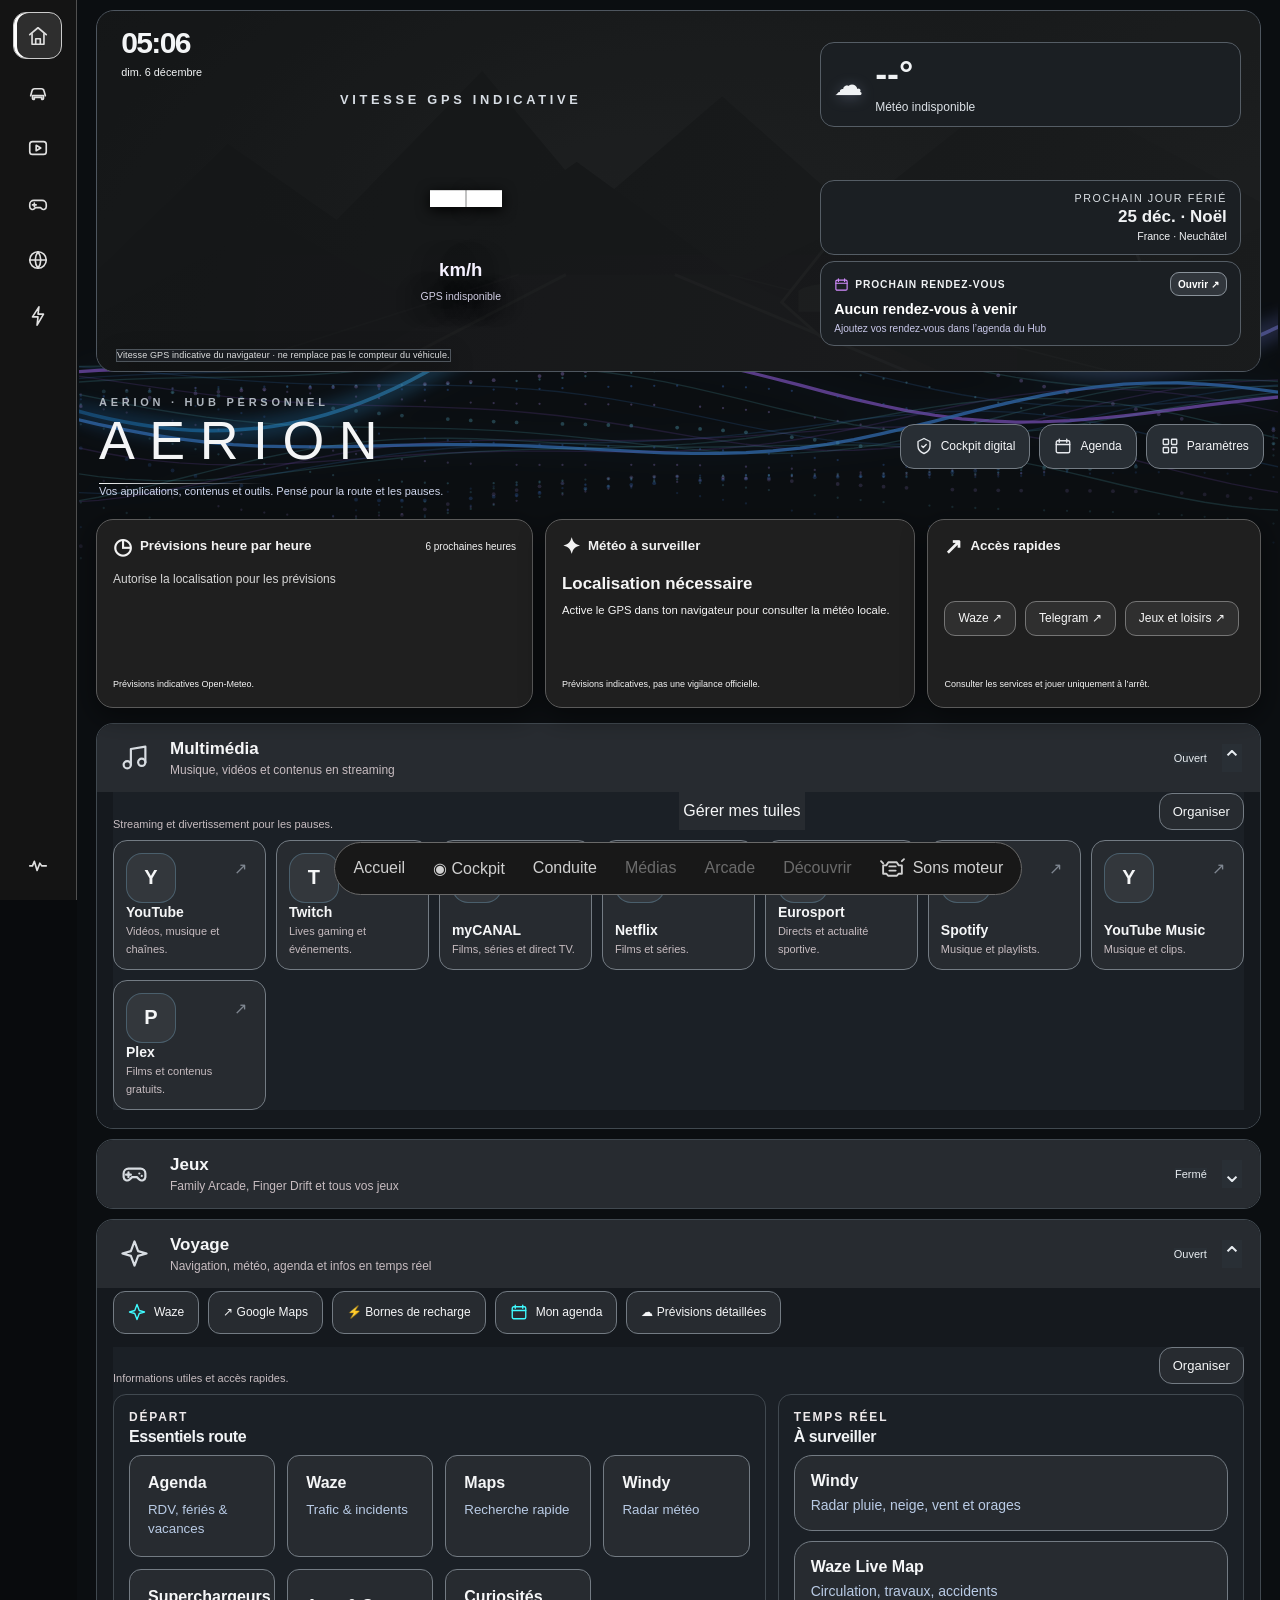
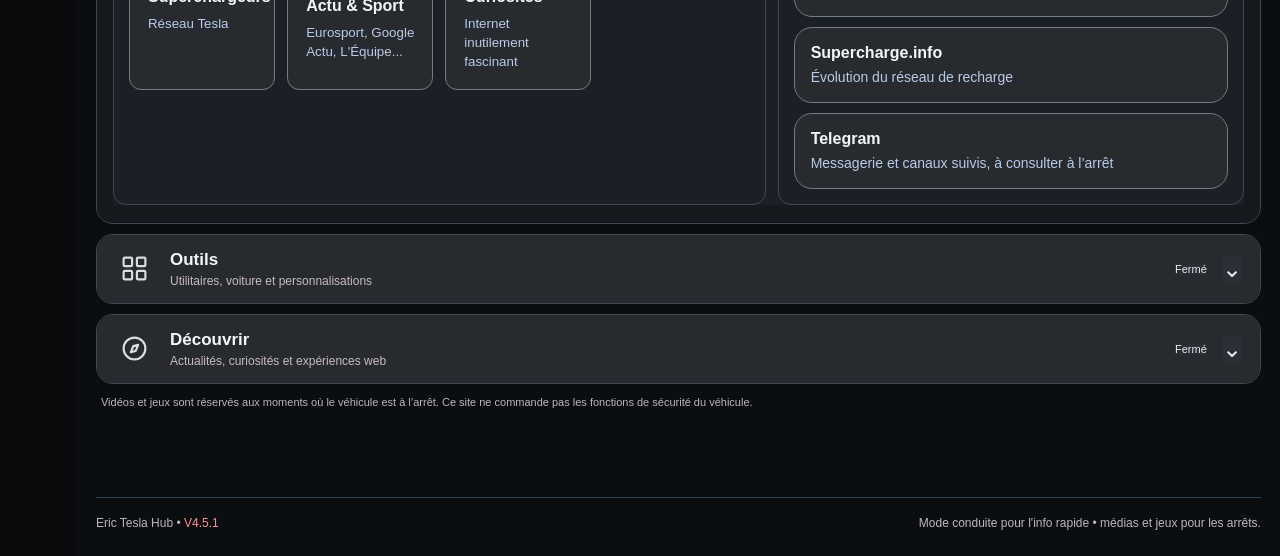
==== commit 47d113ba: "Deploy AERION 9.1 consistent monochrome design" ====
--- a/index.html
+++ b/index.html
@@ -1,4 +1,4 @@
-<!DOCTYPE html><html lang="fr"><head><meta charset="UTF-8"><meta name="viewport" content="width=device-width,initial-scale=1,viewport-fit=cover"><meta name="theme-color" content="#101214"><title>AERION</title><meta name="application-name" content="AERION"><meta name="apple-mobile-web-app-title" content="AERION"><meta name="apple-mobile-web-app-capable" content="yes"><meta name="apple-mobile-web-app-status-bar-style" content="black-translucent"><meta name="description" content="AERION, votre interface personnelle pour la route, la météo, l’agenda et les loisirs."><link rel="icon" type="image/png" sizes="180x180" href="assets/aerion-icon.png?v=7.0"><link rel="apple-touch-icon" sizes="180x180" href="assets/aerion-icon.png?v=7.0"><link rel="manifest" href="manifest.webmanifest?v=7.0"><link rel="stylesheet" href="styles.css?v=4.6"><link rel="stylesheet" href="v44.css?v=4.6"><link rel="stylesheet" href="v45.css?v=4.6"><link rel="stylesheet" href="v47.css?v=4.7"><link rel="stylesheet" href="v48.css?v=4.8"><link rel="stylesheet" href="v51-cockpit.css?v=5.1"><link rel="stylesheet" href="v52-widgets.css?v=5.2"><link rel="stylesheet" href="v53-cockpit.css?v=5.3"><link rel="stylesheet" href="v61.css?v=6.1"><link rel="stylesheet" href="v63-digital.css?v=6.4"><link rel="stylesheet" href="v65-digital.css?v=6.5"><link rel="stylesheet" href="v66.css?v=6.6"><link rel="stylesheet" href="v67-brand.css?v=6.7"><link rel="stylesheet" href="v68-velom-theme.css?v=6.8"><link rel="stylesheet" href="v69-cockpit.css?v=6.9.1"><link rel="stylesheet" href="v70-aerion.css?v=7.0"><link rel="stylesheet" href="v71-cluster.css?v=7.1"><link rel="stylesheet" href="v72-reference.css?v=7.2"><link rel="stylesheet" href="v72-cockpit.css?v=7.2"><link rel="stylesheet" href="v72-retro.css?v=7.2"><link rel="stylesheet" href="v73-layout.css?v=7.3"><link rel="stylesheet" href="v8-minimal.css?v=8.0"><link rel="stylesheet" href="v81-obsidian.css?v=8.1"><link rel="stylesheet" href="v82-clean.css?v=8.2"><link rel="stylesheet" href="v83-finish.css?v=8.3"><link rel="stylesheet" href="v84-premium.css?v=8.4"><link rel="stylesheet" href="v9-interface.css?v=9.0"><style id="v61-core-fallback">body.v6-ready .shell{display:grid;grid-template-columns:76px minmax(0,1fr);width:100%}body.v6-ready .main{width:100%;min-width:0;max-width:none;margin:0}body.v6-ready #v6Dashboard{display:block;width:100%;min-width:0}body.v6-ready #v6Dashboard>.v6Banner{width:100%;box-sizing:border-box}body.v6-ready #v6DrawerList .entertainmentSection,body.v6-ready #v6DrawerList .driveSection{display:block!important}@media (orientation:portrait) and (max-width:850px){body.v6-ready .shell{grid-template-columns:minmax(0,1fr)}body.v6-ready .sidebar{position:fixed;top:auto;bottom:8px;left:8px;right:8px;height:auto;flex-direction:row}}</style></head><body>
+<!DOCTYPE html><html lang="fr"><head><meta charset="UTF-8"><meta name="viewport" content="width=device-width,initial-scale=1,viewport-fit=cover"><meta name="theme-color" content="#101214"><title>AERION</title><meta name="application-name" content="AERION"><meta name="apple-mobile-web-app-title" content="AERION"><meta name="apple-mobile-web-app-capable" content="yes"><meta name="apple-mobile-web-app-status-bar-style" content="black-translucent"><meta name="description" content="AERION, votre interface personnelle pour la route, la météo, l’agenda et les loisirs."><link rel="icon" type="image/png" sizes="180x180" href="assets/aerion-icon.png?v=7.0"><link rel="apple-touch-icon" sizes="180x180" href="assets/aerion-icon.png?v=7.0"><link rel="manifest" href="manifest.webmanifest?v=7.0"><link rel="stylesheet" href="styles.css?v=4.6"><link rel="stylesheet" href="v44.css?v=4.6"><link rel="stylesheet" href="v45.css?v=4.6"><link rel="stylesheet" href="v47.css?v=4.7"><link rel="stylesheet" href="v48.css?v=4.8"><link rel="stylesheet" href="v51-cockpit.css?v=5.1"><link rel="stylesheet" href="v52-widgets.css?v=5.2"><link rel="stylesheet" href="v53-cockpit.css?v=5.3"><link rel="stylesheet" href="v61.css?v=6.1"><link rel="stylesheet" href="v63-digital.css?v=6.4"><link rel="stylesheet" href="v65-digital.css?v=6.5"><link rel="stylesheet" href="v66.css?v=6.6"><link rel="stylesheet" href="v67-brand.css?v=6.7"><link rel="stylesheet" href="v68-velom-theme.css?v=6.8"><link rel="stylesheet" href="v69-cockpit.css?v=6.9.1"><link rel="stylesheet" href="v70-aerion.css?v=7.0"><link rel="stylesheet" href="v71-cluster.css?v=7.1"><link rel="stylesheet" href="v72-reference.css?v=7.2"><link rel="stylesheet" href="v72-cockpit.css?v=7.2"><link rel="stylesheet" href="v72-retro.css?v=7.2"><link rel="stylesheet" href="v73-layout.css?v=7.3"><link rel="stylesheet" href="v8-minimal.css?v=8.0"><link rel="stylesheet" href="v81-obsidian.css?v=8.1"><link rel="stylesheet" href="v82-clean.css?v=8.2"><link rel="stylesheet" href="v83-finish.css?v=8.3"><link rel="stylesheet" href="v84-premium.css?v=8.4"><link rel="stylesheet" href="v9-interface.css?v=9.0"><link rel="stylesheet" href="v91-graphite.css?v=9.1"><style id="v61-core-fallback">body.v6-ready .shell{display:grid;grid-template-columns:76px minmax(0,1fr);width:100%}body.v6-ready .main{width:100%;min-width:0;max-width:none;margin:0}body.v6-ready #v6Dashboard{display:block;width:100%;min-width:0}body.v6-ready #v6Dashboard>.v6Banner{width:100%;box-sizing:border-box}body.v6-ready #v6DrawerList .entertainmentSection,body.v6-ready #v6DrawerList .driveSection{display:block!important}@media (orientation:portrait) and (max-width:850px){body.v6-ready .shell{grid-template-columns:minmax(0,1fr)}body.v6-ready .sidebar{position:fixed;top:auto;bottom:8px;left:8px;right:8px;height:auto;flex-direction:row}}</style></head><body>
 <div class="ambient" aria-hidden="true"><span class="orb orb-a"></span><span class="orb orb-b"></span><span class="orb orb-c"></span><span class="grid-glow"></span></div>
 <div class="shell"><aside class="sidebar">
 <button class="nav active" data-go="home" title="Accueil"><svg viewBox="0 0 24 24"><path d="M3 10.5 12 3l9 7.5"/><path d="M5.5 9.5V21h13V9.5"/><path d="M9.5 21v-6h5v6"/></svg></button>
--- a/v91-graphite.css
+++ b/v91-graphite.css
@@ -0,0 +1,18 @@
+/* AERION 9.1 · finish legacy drawer and arcade surfaces in neutral graphite. */
+body.v6-ready{--accent:#e4e8ed!important;--accent2:#9ca5af!important;--cyan:#e4e8ed!important;--purple:#aab2bc!important;--blue:#aab2bc!important}
+body.v6-ready .main,body.v6-ready #v6Dashboard,body.v6-ready #v6DrawerList{background-color:#0b0e11!important;background-image:none!important}
+body.v6-ready #v6DrawerList .v6Drawer,body.v6-ready #v6DrawerList .v6DrawerContent,body.v6-ready #v6DrawerList .v6DrawerHead{background:#15191e!important;background-image:none!important;border-color:#414950!important;color:#f0f2f4!important;box-shadow:none!important}
+body.v6-ready #v6DrawerList .v6DrawerHead{background:#1b2025!important}
+body.v6-ready #v6DrawerList .v6DrawerIcon,body.v6-ready #v6DrawerList .v6DrawerIcon svg{color:#d8dde2!important;stroke:#d8dde2!important;filter:none!important}
+body.v6-ready #v6DrawerList .v6Drawer::before,body.v6-ready #v6DrawerList .v6Drawer::after{background:#626b74!important;box-shadow:none!important}
+body.v6-ready #v6DrawerList .section,body.v6-ready #v6DrawerList .entertainmentSection,body.v6-ready #v6DrawerList .driveSection,body.v6-ready #v6DrawerList .arcadeBanner,body.v6-ready #v6DrawerList .head,body.v6-ready #v6DrawerList .grid,body.v6-ready #v6DrawerList .card,body.v6-ready #v6DrawerList .tile,body.v6-ready #v6DrawerList .gameCard{background-color:#1b2026!important;background-image:none!important;border-color:#414950!important;box-shadow:none!important;color:#f1f3f5!important}
+body.v6-ready #v6DrawerList .arcadeBanner{background:#101419!important;border:1px solid #3e464f!important}
+body.v6-ready #v6DrawerList :is(.manage,.btn,.chip,.v6DrawerFlag,.v6Chevron){background:#292f35!important;background-image:none!important;border-color:#68727c!important;color:#e8edf1!important;box-shadow:none!important}
+body.v6-ready #v6DrawerList :is(h2,h3,strong,p,small,span){text-shadow:none!important}
+body.v6-ready #v6DrawerList :is(.head,.section,.entertainmentSection,.grid){outline-color:#4e5761!important}
+body.v6-ready #v6DrawerList :is(a,button):focus-visible{outline:2px solid #f0f2f4!important;outline-offset:3px}
+body.v6-ready .dock{background:#15191d!important;background-image:none!important;border:1px solid #626a72!important}
+body.v6-ready .dock .dockBtn{background:transparent!important;background-image:none!important;color:#cbd1d7!important;text-shadow:none!important}
+body.v6-ready .dock .dockBtn.active{background:#2d333a!important;color:#fff!important;border-color:#aab2bb!important}
+body.v6-ready .sidebar{border-right:1px solid #4a5159!important}
+body.v6-ready .sidebar::before,body.v6-ready .main::before{background:none!important}
